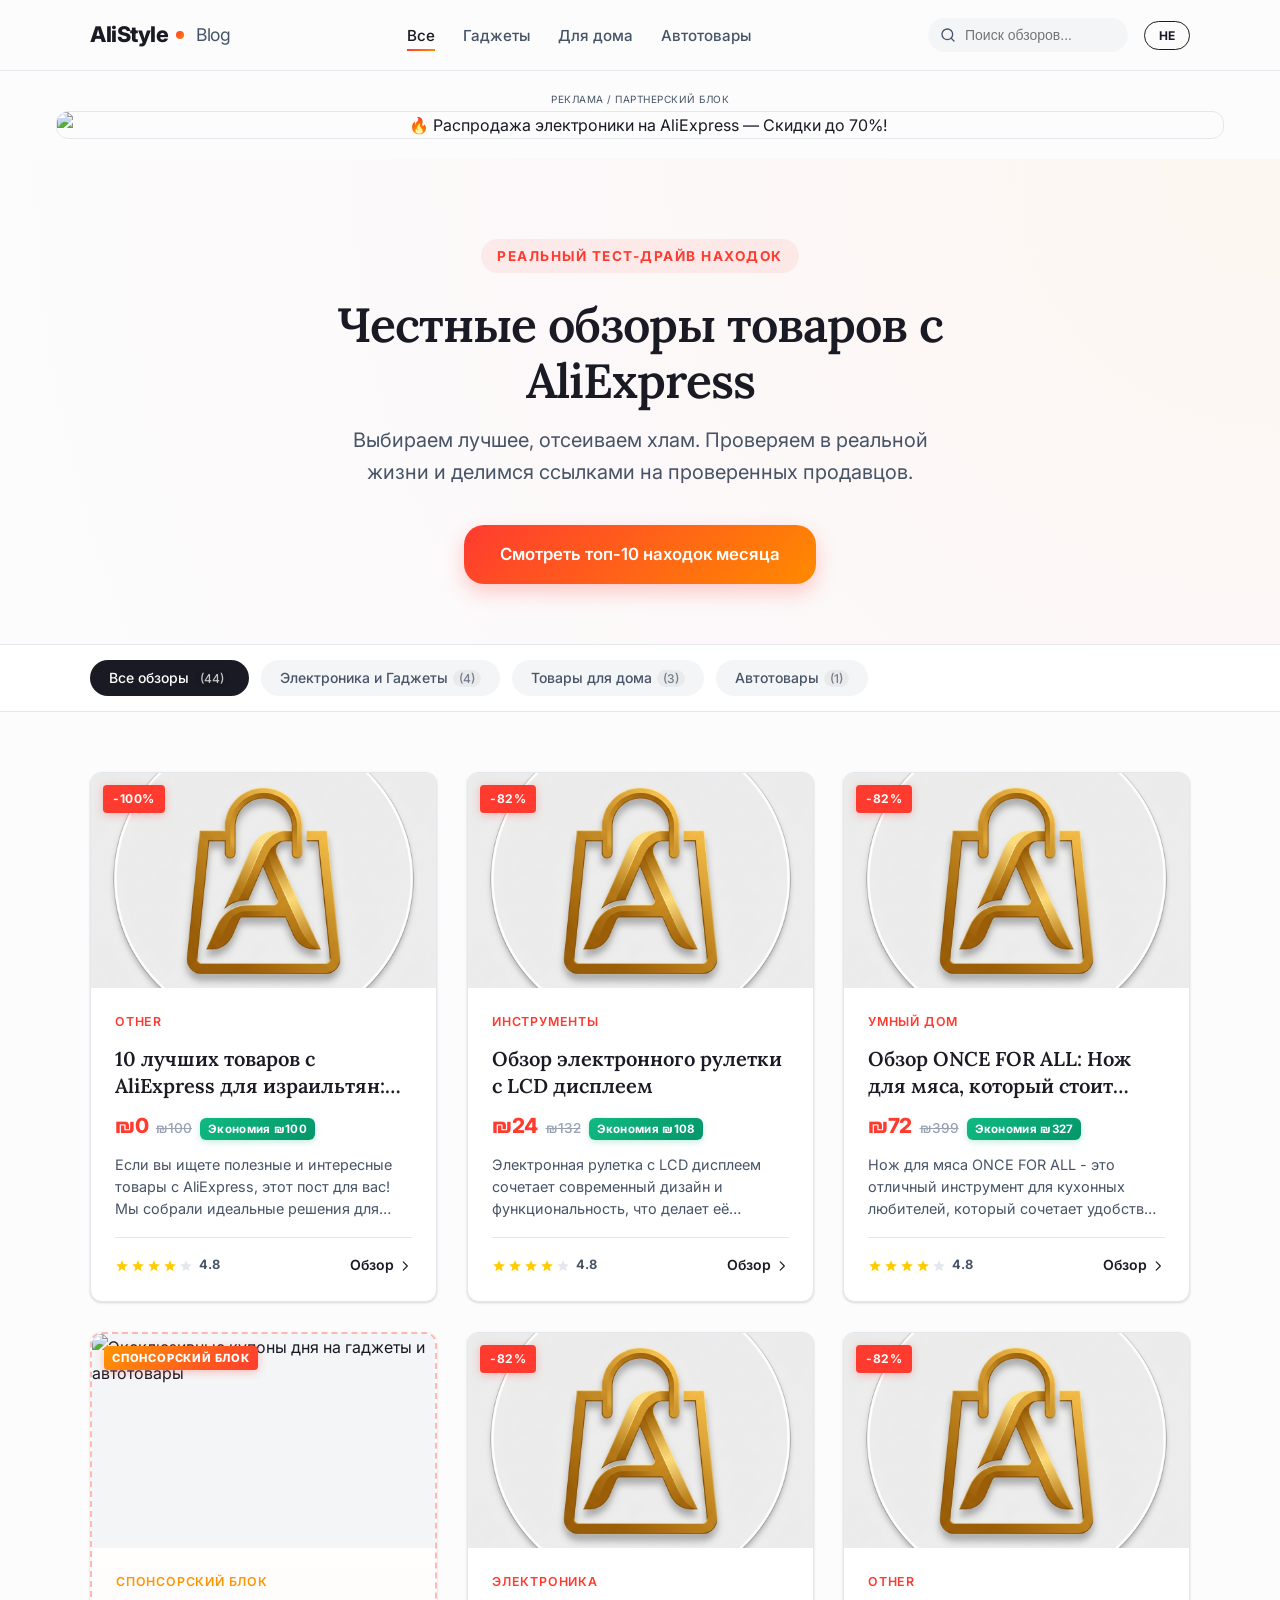
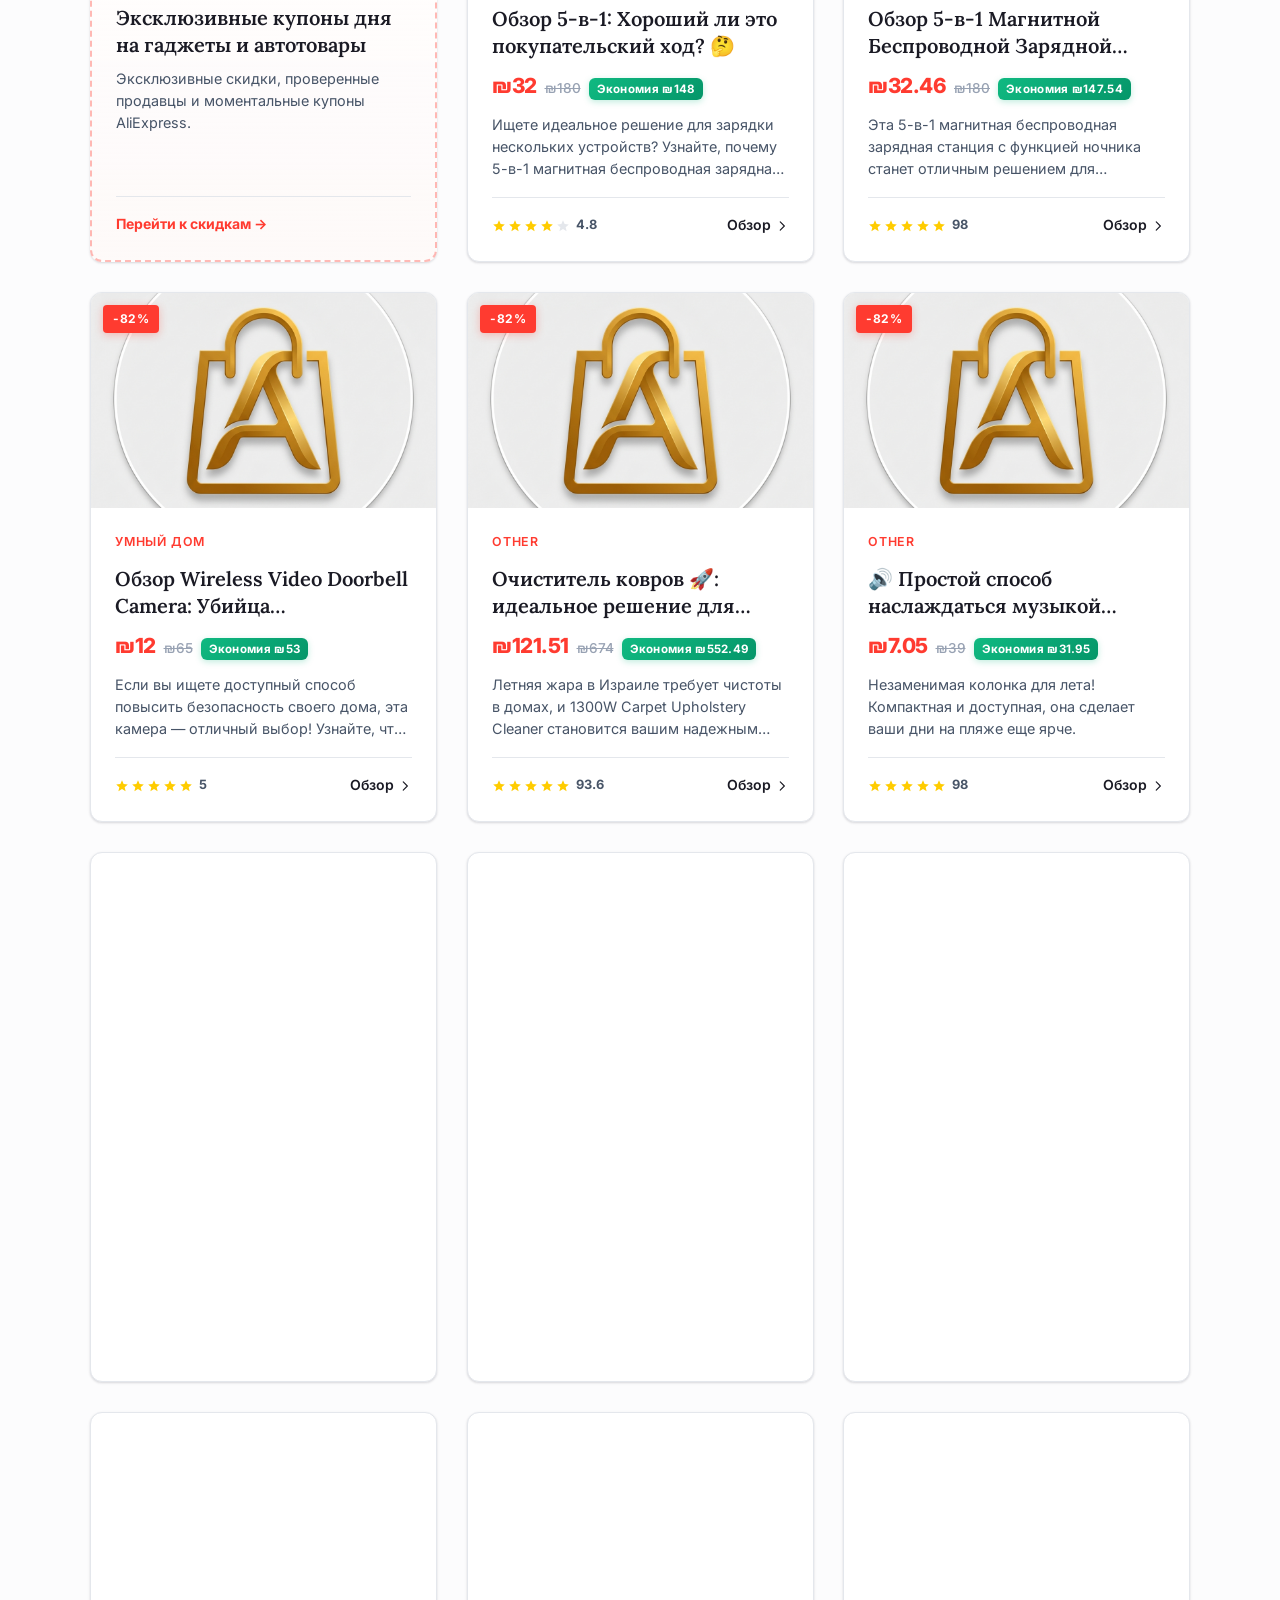
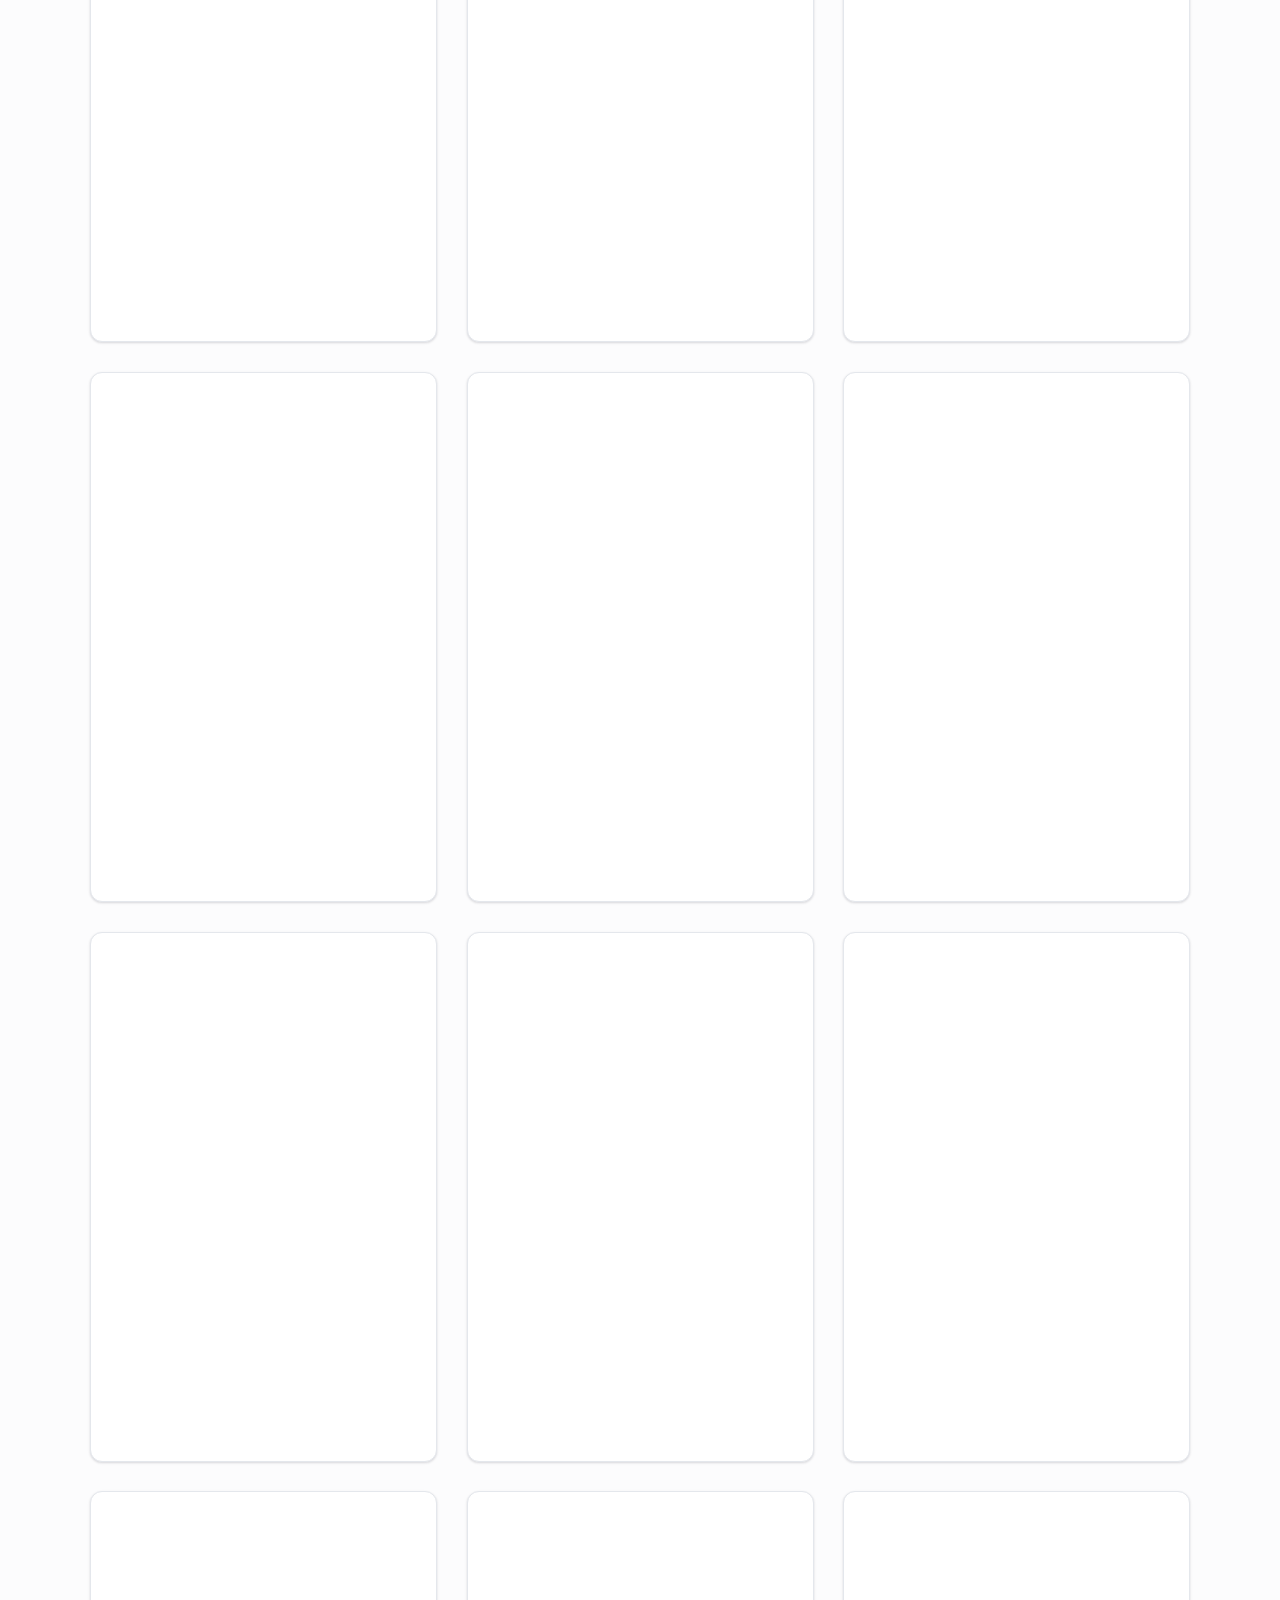
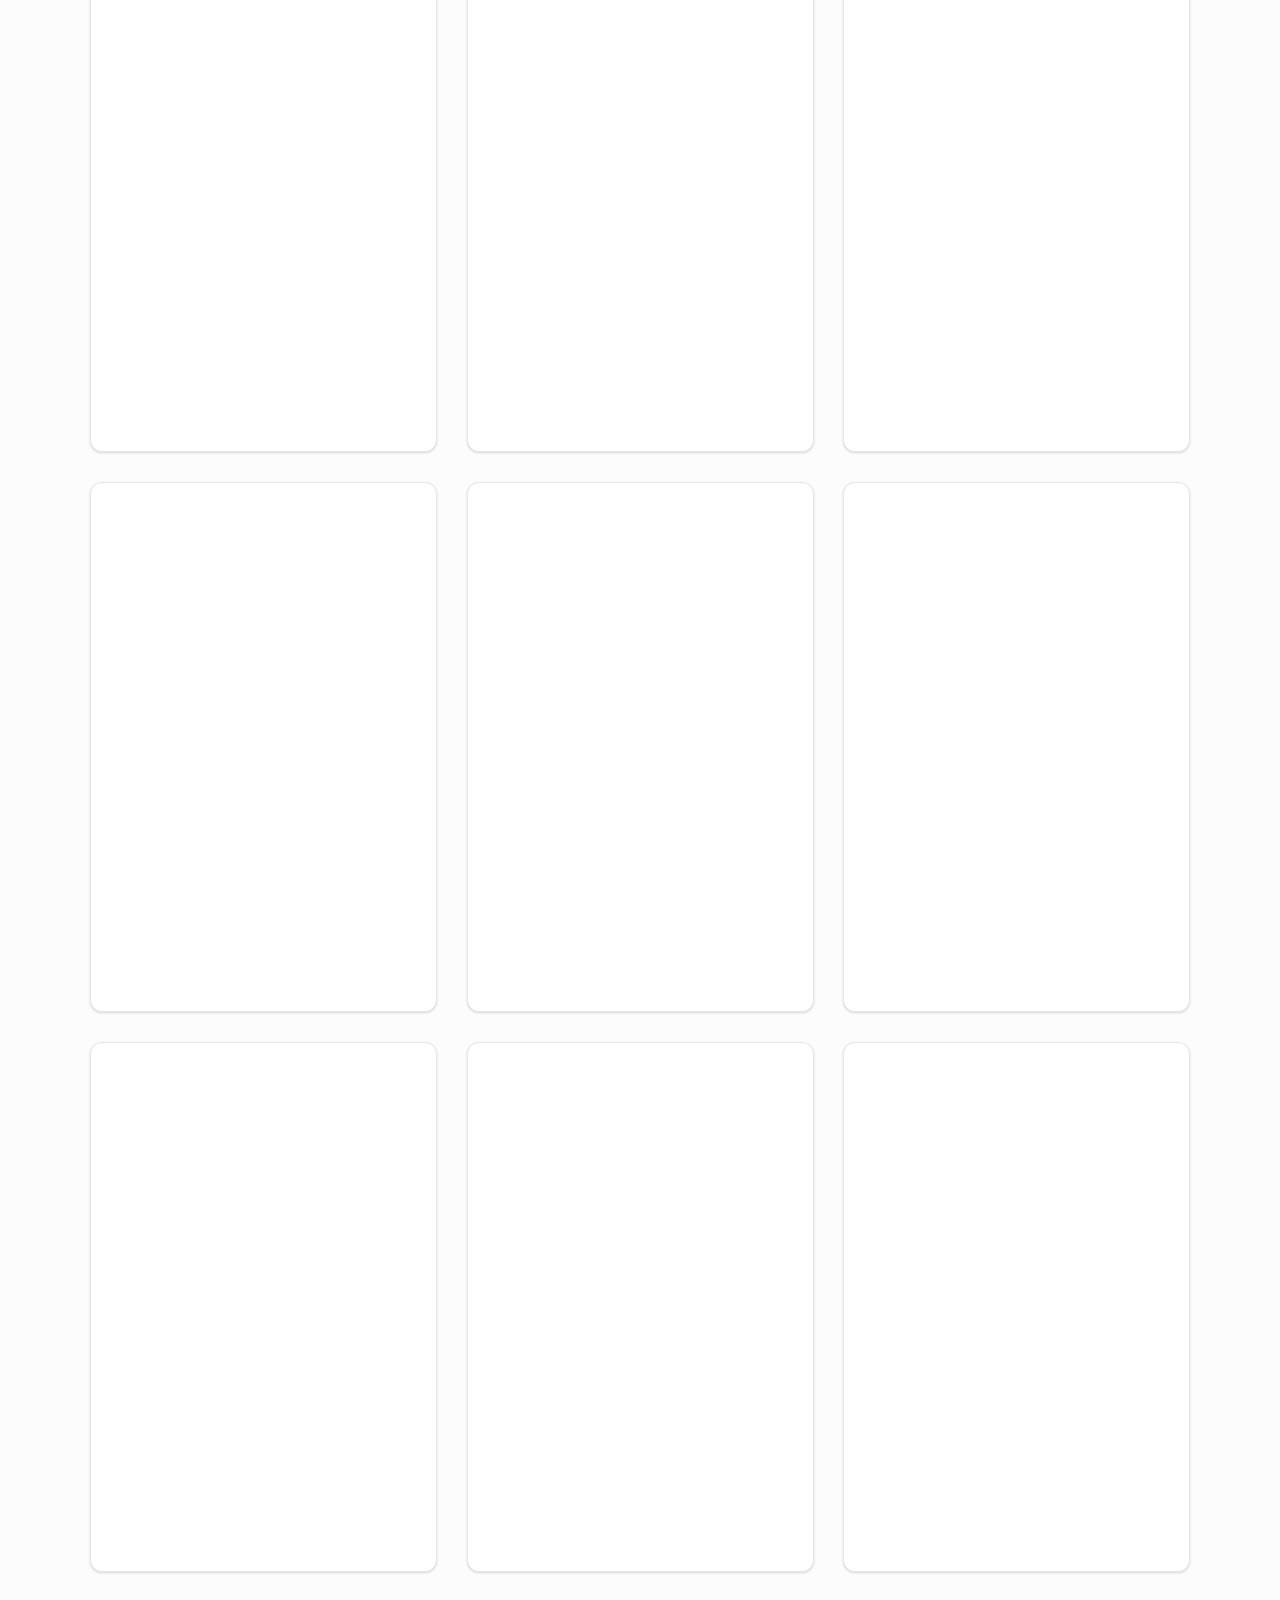
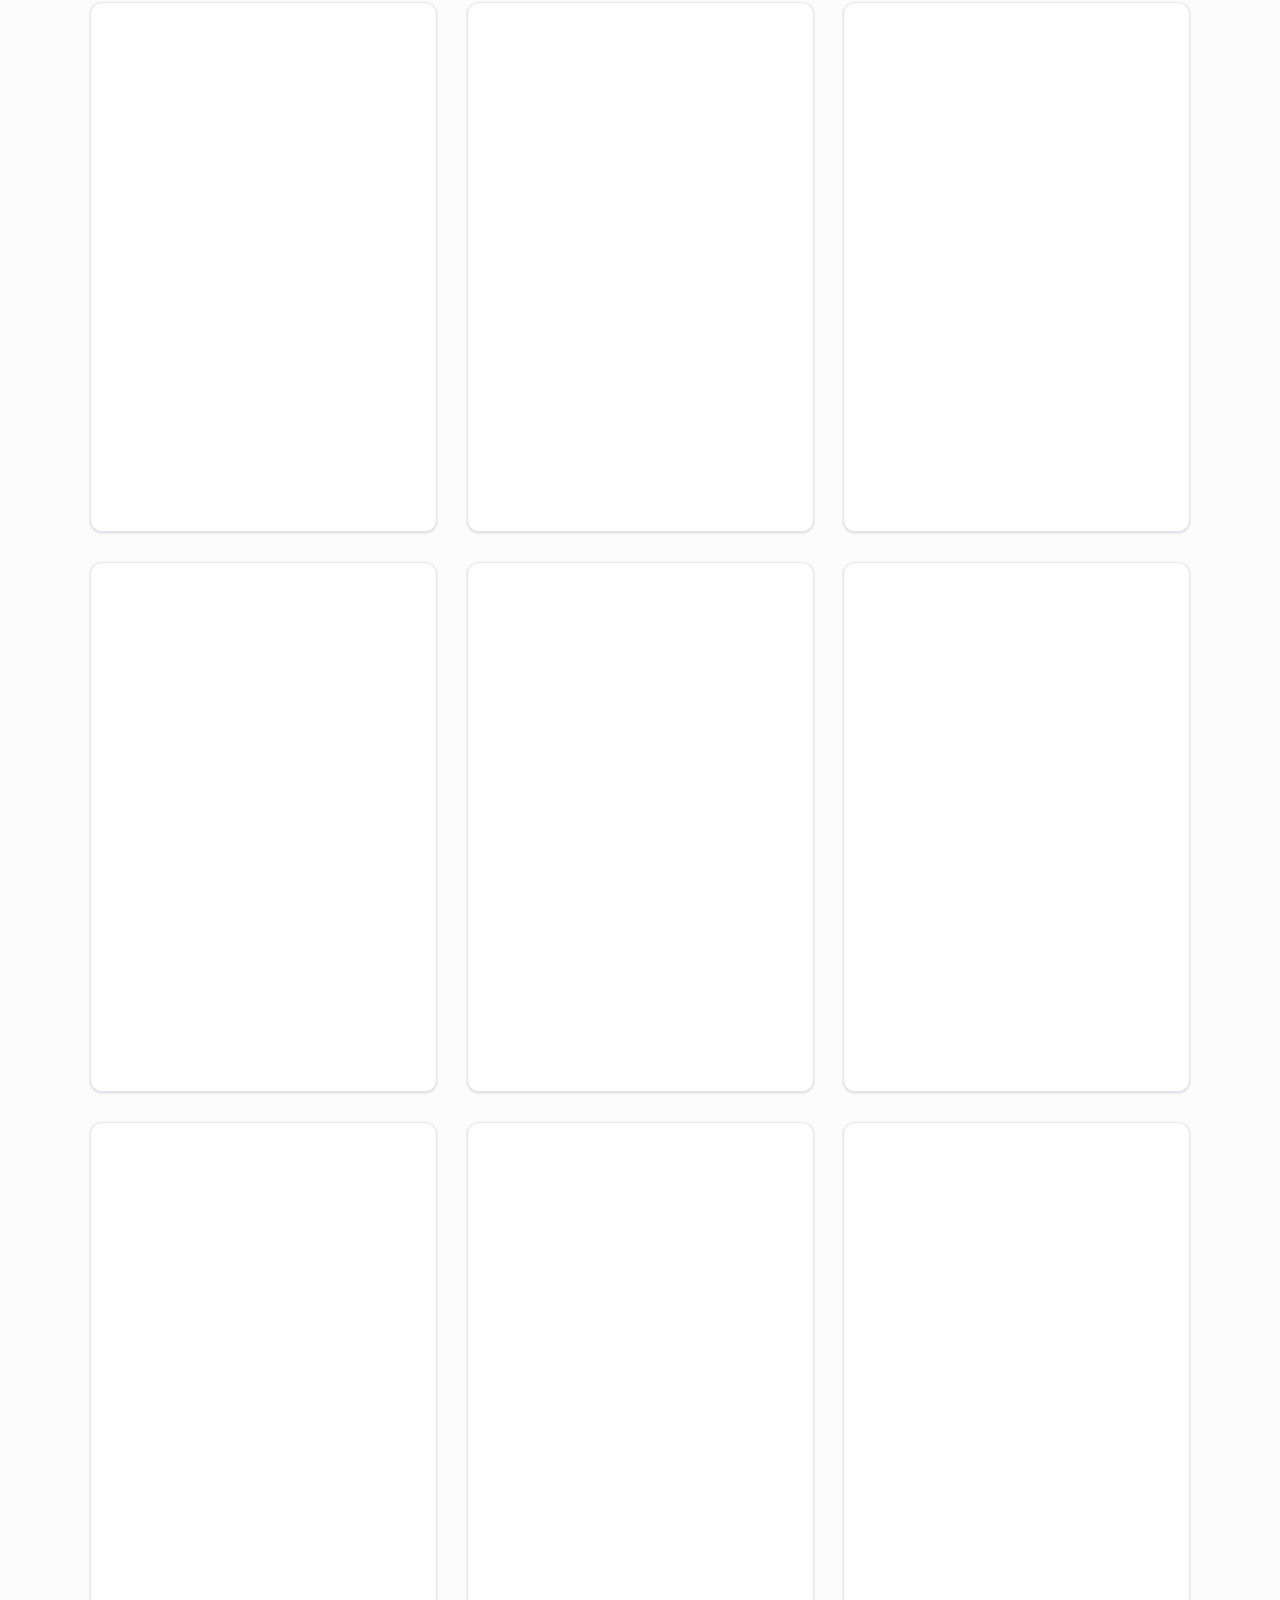
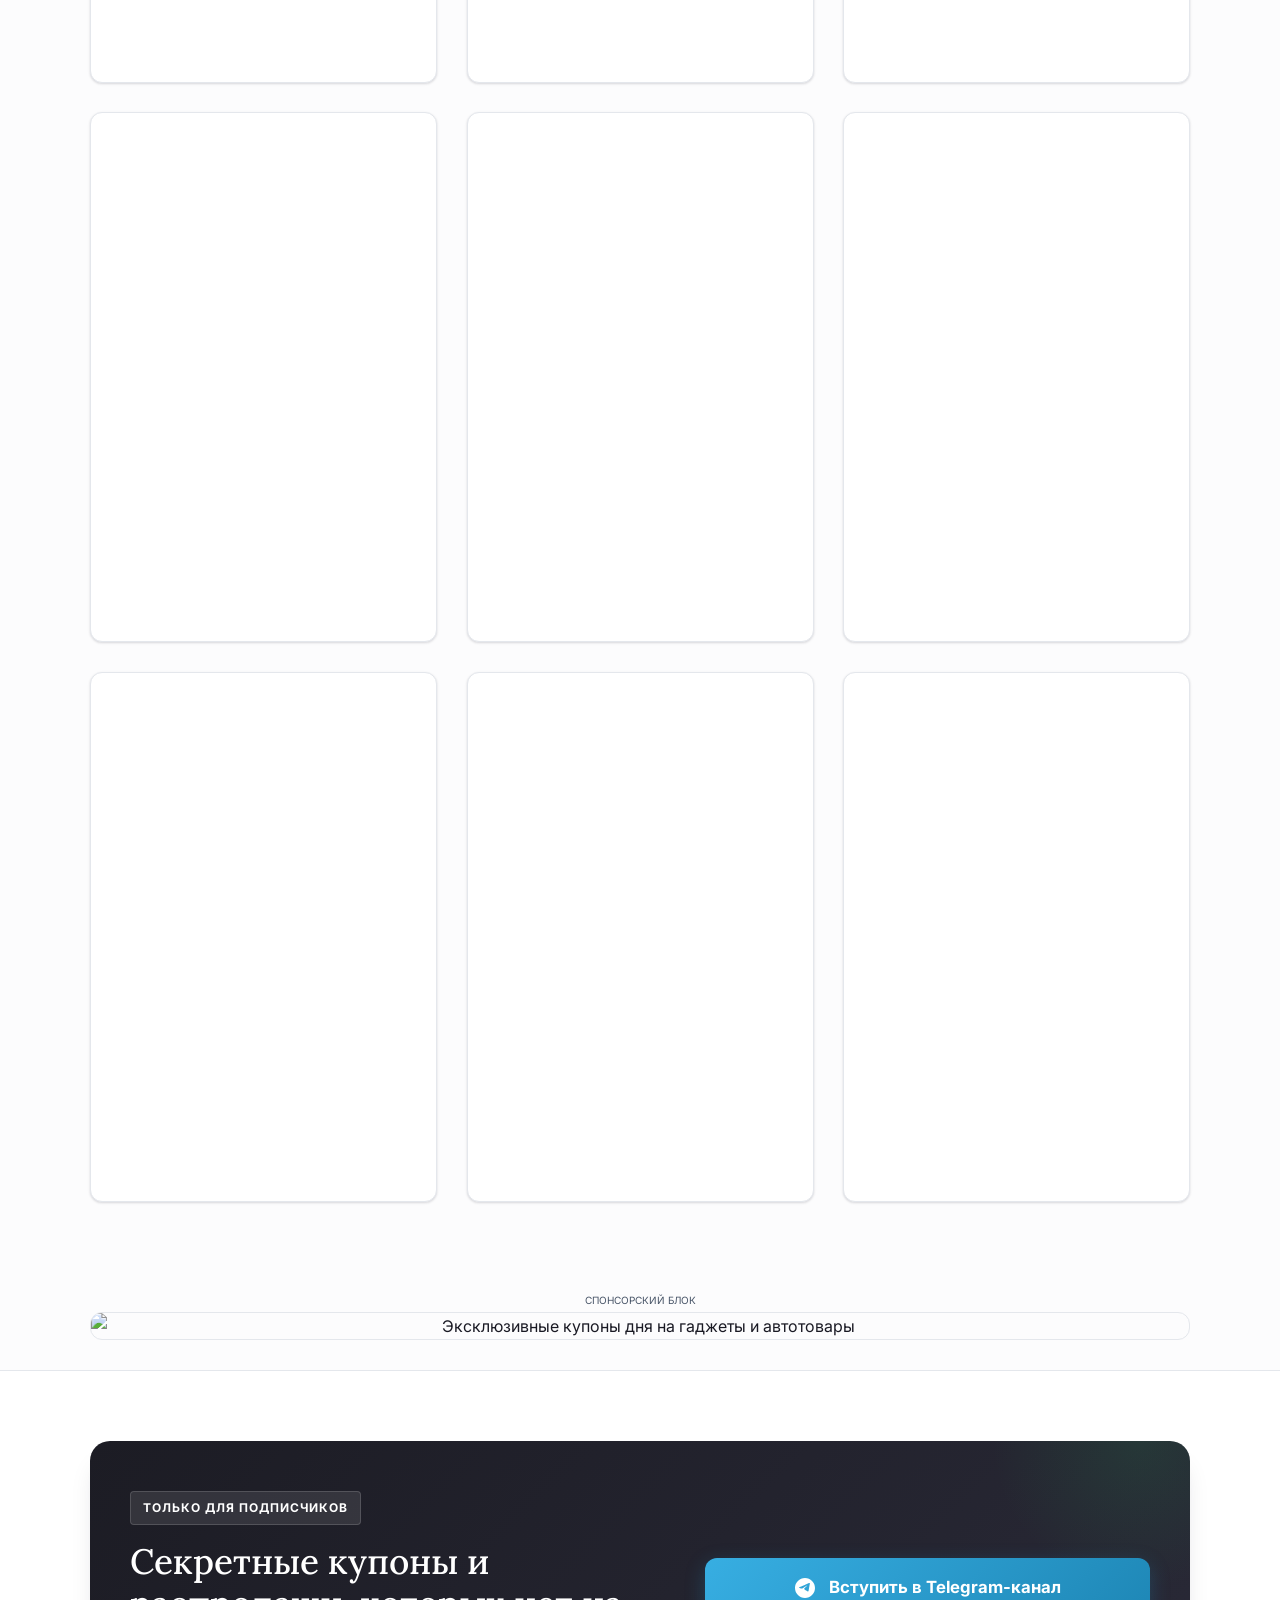
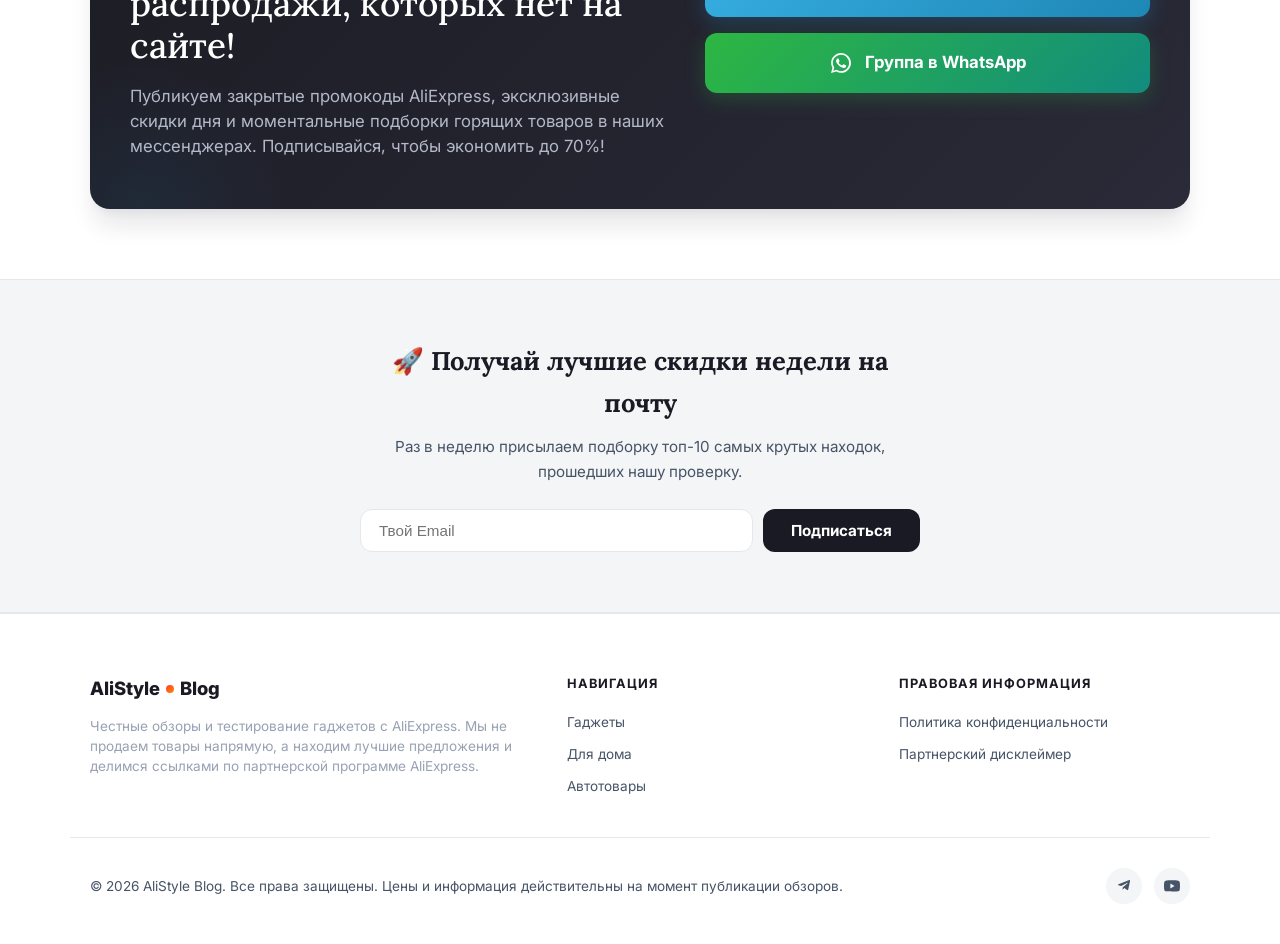
==== alistyle-blog/index.html @ 7cb0fc69 "Update AliStyle Blog: modern responsive UI, video support, multi-photo gallery, updated admin" ====
<!DOCTYPE html>
<html lang="ru">
<head>
    <meta charset="UTF-8">
    <meta name="viewport" content="width=device-width, initial-scale=1.0">
    <title data-translate="pageTitle">AliStyle Blog — Честные обзоры товаров с AliExpress</title>
    <meta name="description" content="Реальные тесты, обзоры и подборки крутых гаджетов и товаров с AliExpress. Секретные промокоды, купоны и скидки для Израиля.">
    <meta name="theme-color" content="#FCFCFD">
    
    <!-- Open Graph & Social Cards -->
    <meta property="og:title" content="AliStyle Blog — Честные обзоры товаров с AliExpress">
    <meta property="og:description" content="Реальные тесты, обзоры и подборки крутых гаджетов и товаров с AliExpress. Сравнение цен, промокоды и секретные скидки.">
    <meta property="og:image" content="https://images.unsplash.com/photo-1607082348824-0a96f2a4b9da?w=1200&auto=format&fit=crop&q=80">
    <meta property="og:type" content="website">

    <!-- Preconnect Fonts for Fast Loading -->
    <link rel="preconnect" href="https://fonts.googleapis.com">
    <link rel="preconnect" href="https://fonts.gstatic.com" crossorigin>
    <link rel="stylesheet" href="style.css">
</head>
<body>

    <!-- Header Navigation -->
    <header class="header">
        <div class="container navbar">
            <a href="index.html" class="logo-link">
                <span>AliStyle</span><span class="logo-dot"></span><span style="font-weight: 400; font-size: 1.1rem; color: var(--color-text-secondary); margin-left: 4px;" data-translate="logoSub">Blog</span>
            </a>
            
            <nav class="desktop-nav">
                <ul class="nav-menu" id="nav-menu">
                    <li><a href="#" class="nav-link active" data-filter="all" data-translate="navAll">Все</a></li>
                    <li><a href="#" class="nav-link" data-filter="electronics" data-translate="navElectronics">Гаджеты</a></li>
                    <li><a href="#" class="nav-link" data-filter="smarthome" data-translate="navSmartHome">Для дома</a></li>
                    <li><a href="#" class="nav-link" data-filter="cartech" data-translate="navCarTech">Автотовары</a></li>
                </ul>
            </nav>

            <div class="nav-actions" style="display: flex; align-items: center; gap: 16px;">
                <div class="search-container">
                    <svg class="search-icon" viewBox="0 0 24 24" fill="none" stroke="currentColor" stroke-width="2" stroke-linecap="round" stroke-linejoin="round">
                        <circle cx="11" cy="11" r="8"></circle>
                        <line x1="21" y1="21" x2="16.65" y2="16.65"></line>
                    </svg>
                    <input type="text" id="search-input" class="search-input" data-translate-placeholder="searchPlaceholder" placeholder="Поиск обзоров...">
                </div>

                <!-- Language Toggle Button -->
                <button id="lang-toggle" class="lang-btn" style="background: none; border: 1.5px solid var(--color-text-primary); color: var(--color-text-primary); padding: 6px 14px; border-radius: 20px; font-weight: 700; font-size: 12px; cursor: pointer; transition: all 0.2s ease;">HE</button>
            </div>

            <button class="menu-toggle" id="menu-toggle" aria-label="Открыть меню">
                <span class="menu-bar"></span>
                <span class="menu-bar"></span>
                <span class="menu-bar"></span>
            </button>
        </div>
    </header>

    <!-- Top Ad Banner Container -->
    <div id="ad-top-banner" style="display: none;"></div>

    <!-- Hero Section -->
    <section class="hero">
        <div class="container hero-content">
            <span class="hero-tag" data-translate="heroTag">Реальный тест-драйв находок</span>
            <h1 class="hero-title" data-translate="heroTitle">Честные обзоры товаров с AliExpress</h1>
            <p class="hero-subtitle" data-translate="heroSubtitle">Выбираем лучшее, отсеиваем хлам. Проверяем в реальной жизни и делимся ссылками на проверенных продавцов.</p>
            <a href="#reviews-grid" class="hero-cta" id="hero-cta-btn" data-translate="heroCta">Смотреть топ-10 находок месяца</a>
        </div>
    </section>

    <!-- Category Filter Bar (Mobile-friendly sticky tab) -->
    <div class="filter-bar">
        <div class="container filter-container" id="filter-container">
            <button class="filter-btn active" data-filter="all"><span data-translate="filterAll">Все обзоры</span><span class="filter-count" id="count-all"></span></button>
            <button class="filter-btn" data-filter="electronics"><span data-translate="filterElectronics">Электроника и Гаджеты</span><span class="filter-count" id="count-electronics"></span></button>
            <button class="filter-btn" data-filter="smarthome"><span data-translate="filterSmartHome">Товары для дома</span><span class="filter-count" id="count-smarthome"></span></button>
            <button class="filter-btn" data-filter="cartech"><span data-translate="filterCarTech">Автотовары</span><span class="filter-count" id="count-cartech"></span></button>
        </div>
    </div>

    <!-- Reviews Grid Section (Dynamically Loaded) -->
    <main class="section-padding articles-section">
        <div class="container">
            <div class="articles-grid" id="reviews-grid">
                <!-- Review cards will be dynamically loaded here by main.js from reviews.json -->
                <div style="grid-column: 1/-1; text-align: center; color: var(--color-text-secondary); padding: 40px 0;">
                    Загрузка обзоров...
                </div>
            </div>
        </div>
    </main>

    <!-- In-feed / Article Ad Banner Container -->
    <div id="ad-article-banner" class="container" style="display: none;"></div>

    <!-- Messenger Capture Section (High Conversion Banner) -->
    <section class="messenger-banner-section">
        <div class="container">
            <div class="messenger-banner">
                <div class="messenger-info">
                    <span class="messenger-badge" data-translate="messengerBadge">Только для подписчиков</span>
                    <h2 class="messenger-title" data-translate="messengerTitle">Секретные купоны и распродажи, которых нет на сайте!</h2>
                    <p class="messenger-desc" data-translate="messengerDesc">Публикуем закрытые промокоды AliExpress, эксклюзивные скидки дня и моментальные подборки горящих товаров в наших мессенджерах. Подписывайся, чтобы экономить до 70%!</p>
                </div>
                <div class="messenger-ctas">
                    <a href="https://t.me/your_channel" target="_blank" rel="noopener noreferrer" class="messenger-btn tg">
                        <svg viewBox="0 0 24 24">
                            <path d="M12 2C6.48 2 2 6.48 2 12s4.48 10 10 10 10-4.48 10-10S17.52 2 12 2zm4.64 6.8c-.15.82-.71 4.13-1 5.72-.12.67-.37.89-.61.91-.52.05-.91-.34-1.42-.67-.79-.52-1.24-.84-2.01-1.35-.89-.59-.31-.91.19-1.44.13-.14 2.42-2.22 2.46-2.4.01-.02.01-.1-.05-.15-.06-.05-.14-.03-.2-.02-.09.02-1.49.95-4.22 2.79-.4.27-.76.41-1.08.4-.36-.01-1.04-.2-1.55-.37-.63-.2-1.12-.31-1.08-.66.02-.18.27-.36.75-.55 2.92-1.27 4.86-2.11 5.83-2.52 2.77-1.16 3.35-1.36 3.73-1.37.08 0 .27.02.39.12.1.08.13.19.14.28-.01.06.01.2-.01.27z"/>
                        </svg>
                        <span data-translate="messengerTgBtn">Вступить в Telegram-канал</span>
                    </a>
                    <a href="https://chat.whatsapp.com/your_group" target="_blank" rel="noopener noreferrer" class="messenger-btn wa">
                        <svg viewBox="0 0 24 24">
                            <path d="M19.05 4.91A9.816 9.816 0 0 0 12.04 2c-5.46 0-9.91 4.45-9.91 9.91 0 1.75.46 3.45 1.32 4.95L2.05 22l5.25-1.38c1.45.79 3.08 1.21 4.74 1.21 5.46 0 9.91-4.45 9.91-9.91 0-2.65-1.03-5.14-2.9-7.01zm-7.01 15.24c-1.48 0-2.93-.4-4.2-1.15l-.3-.18-3.12.82.83-3.04-.2-.31a8.122 8.122 0 0 1-1.24-4.38c0-4.49 3.65-8.15 8.14-8.15 2.18 0 4.22.85 5.76 2.39a8.082 8.082 0 0 1 2.38 5.77c0 4.49-3.66 8.15-8.14 8.15zm4.47-6.1c-.24-.12-1.45-.71-1.68-.8-.23-.08-.39-.12-.55.12-.17.25-.65.8-.8 1-.15.17-.3.2-.54.08-.24-.12-.99-.36-1.89-1.17-.7-.63-1.17-1.4-1.31-1.64-.15-.25-.02-.38.11-.51.11-.11.24-.29.37-.43.13-.15.17-.25.25-.41.09-.17.04-.31-.02-.43-.06-.12-.55-1.33-.76-1.83-.2-.48-.4-.42-.55-.42-.14 0-.31-.02-.48-.02-.17 0-.44.06-.67.31-.23.25-.87.85-.87 2.07 0 1.22.89 2.4 1.01 2.57.12.17 1.75 2.67 4.23 3.74.59.25 1.05.41 1.41.52.59.19 1.13.16 1.56.1.48-.07 1.46-.6 1.67-1.17.21-.57.21-1.07.15-1.17-.06-.1-.23-.17-.47-.29z"/>
                        </svg>
                        <span data-translate="messengerWaBtn">Группа в WhatsApp</span>
                    </a>
                </div>
            </div>
        </div>
    </section>

    <!-- Email Subscription Section -->
    <section class="newsletter-section">
        <div class="container newsletter-card">
            <h2 class="newsletter-title" data-translate="newsletterTitle">🚀 Получай лучшие скидки недели на почту</h2>
            <p class="newsletter-desc" data-translate="newsletterDesc">Раз в неделю присылаем подборку топ-10 самых крутых находок, прошедших нашу проверку.</p>
            <form id="newsletter-form" class="newsletter-form">
                <input type="email" id="newsletter-email" required data-translate-placeholder="newsletterPlaceholder" placeholder="Твой Email">
                <button type="submit" id="newsletter-btn" data-translate="newsletterBtn">Подписаться</button>
            </form>
            <p id="newsletter-status" class="newsletter-status hidden"></p>
        </div>
    </section>

    <!-- Footer -->
    <footer class="footer">
        <div class="container footer-top">
            <div class="footer-logo-block">
                <div class="footer-logo">
                    <span>AliStyle</span><span class="logo-dot"></span><span>Blog</span>
                </div>
                <p class="footer-disclaimer" data-translate="footerDisclaimer">
                    Честные обзоры и тестирование гаджетов с AliExpress. Мы не продаем товары напрямую, а находим лучшие предложения и делимся ссылками по партнерской программе AliExpress.
                </p>
            </div>
            <div class="footer-links-block">
                <h4 data-translate="footerNavTitle">Навигация</h4>
                <ul class="footer-links">
                    <li><a href="#" data-filter="electronics" data-translate="navElectronics">Электроника</a></li>
                    <li><a href="#" data-filter="smarthome" data-translate="navSmartHome">Товары для дома</a></li>
                    <li><a href="#" data-filter="cartech" data-translate="navCarTech">Автотовары</a></li>
                </ul>
            </div>
            <div class="footer-links-block">
                <h4 data-translate="footerLegalTitle">Правовая информация</h4>
                <ul class="footer-links">
                    <li><a href="privacy.html" id="privacy-policy-link" data-translate="footerPrivacy">Политика конфиденциальности</a></li>
                    <li><a href="agreement.html" id="affiliate-disclosure-link" data-translate="footerDisclosure">Партнерский дисклеймер</a></li>
                </ul>
            </div>
        </div>
        <div class="container footer-bottom">
            <p id="footer-copy" data-translate="footerCopy">© 2026 AliStyle Blog. Все права защищены. Цены и информация действительны на момент публикации обзоров.</p>
            <div class="social-links">
                <a href="#" class="social-icon-btn" aria-label="Telegram">
                    <svg viewBox="0 0 24 24"><path d="M9.78 18.65l.28-4.28 7.68-7c.34-.3-.07-.46-.52-.16L7.74 12.06l-4.13-1.3c-.9-.28-.92-.9.19-1.33L19.92 3.1c.74-.27 1.39.18 1.15 1.25l-2.74 13.06c-.2.98-.78 1.22-1.58.77l-4.18-3.09-2 1.95c-.22.22-.4.4-.79.4z"/></svg>
                </a>
                <a href="#" class="social-icon-btn" aria-label="YouTube">
                    <svg viewBox="0 0 24 24"><path d="M23.498 6.163a3.003 3.003 0 0 0-2.11-2.11C19.517 3.545 12 3.545 12 3.545s-7.517 0-9.388.507a3.003 3.003 0 0 0-2.11 2.11C0 8.033 0 12 0 12s0 3.967.502 5.837a3.003 3.003 0 0 0 2.11 2.11c1.871.507 9.388.507 9.388.507s7.517 0 9.388-.507a3.003 3.003 0 0 0 2.11-2.11C24 15.967 24 12 24 12s0-3.967-.502-5.837zM9.545 15.568V8.432L15.818 12l-6.273 3.568z"/></svg>
                </a>
            </div>
        </div>
    </footer>

    <!-- Scripts -->
    <script src="main.js"></script>
</body>
</html>
---- alistyle-blog/style.css ----
/*
 * AliStyle Blog - Modern Conversion-Optimized Stylesheet
 * Custom styles in the style of Apple/Medium with AliExpress Red/Orange accents
 */

@import url('https://fonts.googleapis.com/css2?family=Inter:wght@300;400;500;600;700;800&family=Lora:ital,wght@0,400;0,500;0,600;0,700;1,400&display=swap');

:root {
    /* Color Palette */
    --color-bg: #FCFCFD;
    --color-surface: #FFFFFF;
    --color-surface-soft: #F4F5F6;
    --color-border: #E4E7EC;
    
    --color-text-primary: #1A1A24;
    --color-text-secondary: #475467;
    --color-text-muted: #98A2B3;
    
    /* Branding and CTA Colors */
    --color-ali-red: #FF3B30;
    --color-ali-orange: #FF9500;
    --color-ali-gradient: linear-gradient(135deg, #FF3B30 0%, #FF8A00 100%);
    --color-ali-gradient-hover: linear-gradient(135deg, #E02B20 0%, #E07A00 100%);
    
    --color-telegram: #229ED9;
    --color-telegram-gradient: linear-gradient(135deg, #37aee2 0%, #1e87b6 100%);
    --color-whatsapp: #25D366;
    --color-whatsapp-gradient: linear-gradient(135deg, #2db742 0%, #128c7e 100%);
    
    /* Ratings & Badges */
    --color-star: #FFCC00;
    --color-discount-bg: rgba(255, 59, 48, 0.08);
    --color-discount-text: #FF3B30;
    
    /* Fonts */
    --font-sans: 'Inter', -apple-system, BlinkMacSystemFont, "Segoe UI", Roboto, Helvetica, Arial, sans-serif;
    --font-serif: 'Lora', Georgia, Cambria, "Times New Roman", Times, serif;
    
    /* Shadows */
    --shadow-sm: 0 1px 3px rgba(16, 24, 40, 0.1), 0 1px 2px rgba(16, 24, 40, 0.06);
    --shadow-md: 0 4px 30px rgba(0, 0, 0, 0.03), 0 1px 3px rgba(0, 0, 0, 0.02);
    --shadow-lg: 0 12px 16px -4px rgba(16, 24, 40, 0.08), 0 4px 6px -2px rgba(16, 24, 40, 0.03);
    --shadow-xl: 0 20px 24px -4px rgba(16, 24, 40, 0.1), 0 8px 8px -4px rgba(16, 24, 40, 0.04);
    --shadow-cta: 0 8px 20px rgba(255, 59, 48, 0.25);
    
    /* Constants */
    --border-radius-sm: 8px;
    --border-radius-md: 12px;
    --border-radius-lg: 20px;
    --max-width-content: 720px;
    --max-width-site: 1140px;
}

/* Reset */
* {
    margin: 0;
    padding: 0;
    box-sizing: border-box;
}

html {
    scroll-behavior: smooth;
    font-size: 16px;
    -webkit-font-smoothing: antialiased;
    -moz-osx-font-smoothing: grayscale;
}

body {
    background-color: var(--color-bg);
    color: var(--color-text-primary);
    font-family: var(--font-sans);
    line-height: 1.625;
}

a {
    color: inherit;
    text-decoration: none;
    transition: color 0.2s ease;
}

button {
    font-family: inherit;
}

img {
    max-width: 100%;
    height: auto;
    display: block;
}

/* Typography & Layout Utils */
.container {
    max-width: var(--max-width-site);
    margin: 0 auto;
    padding: 0 20px;
}

.section-padding {
    padding: 60px 0;
}

@media (max-width: 768px) {
    .section-padding {
        padding: 40px 0;
    }
}

/* Header & Navbar */
.header {
    background-color: rgba(252, 252, 253, 0.85);
    backdrop-filter: blur(20px);
    -webkit-backdrop-filter: blur(20px);
    border-bottom: 1px solid var(--color-border);
    position: sticky;
    top: 0;
    z-index: 100;
    transition: transform 0.3s ease, background-color 0.3s ease;
}

.navbar {
    display: flex;
    align-items: center;
    justify-content: space-between;
    height: 70px;
}

.logo-link {
    display: flex;
    align-items: center;
    gap: 8px;
    font-weight: 800;
    font-size: 1.35rem;
    letter-spacing: -0.5px;
}

.logo-dot {
    background: var(--color-ali-gradient);
    width: 8px;
    height: 8px;
    border-radius: 50%;
    display: inline-block;
}

/* Sticky Nav Menu */
.nav-menu {
    display: flex;
    gap: 28px;
    list-style: none;
}

.nav-link {
    font-size: 0.95rem;
    font-weight: 500;
    color: var(--color-text-secondary);
    position: relative;
    padding: 6px 0;
}

.nav-link:hover, .nav-link.active {
    color: var(--color-text-primary);
}

.nav-link::after {
    content: '';
    position: absolute;
    bottom: 0;
    left: 0;
    width: 100%;
    height: 2px;
    background: var(--color-ali-gradient);
    transform: scaleX(0);
    transform-origin: right;
    transition: transform 0.25s ease;
}

.nav-link:hover::after, .nav-link.active::after {
    transform: scaleX(1);
    transform-origin: left;
}

/* Search Bar in Header */
.search-container {
    position: relative;
    display: flex;
    align-items: center;
}

.search-input {
    width: 200px;
    background-color: var(--color-surface-soft);
    border: 1px solid transparent;
    padding: 8px 16px 8px 36px;
    border-radius: var(--border-radius-lg);
    font-size: 0.875rem;
    outline: none;
    transition: all 0.3s ease;
}

.search-input:focus {
    width: 260px;
    background-color: var(--color-surface);
    border-color: var(--color-text-muted);
    box-shadow: 0 0 0 3px rgba(0, 0, 0, 0.05);
}

.search-icon {
    position: absolute;
    left: 12px;
    width: 16px;
    height: 16px;
    color: var(--color-text-secondary);
    pointer-events: none;
}

.search-toggle-btn {
    display: none;
    background: none;
    border: none;
    cursor: pointer;
    padding: 8px;
    color: var(--color-text-secondary);
}

/* Mobile Navigation Hamburger */
.menu-toggle {
    display: none;
    background: none;
    border: none;
    cursor: pointer;
    flex-direction: column;
    gap: 5px;
    width: 24px;
    padding: 4px;
}

.menu-bar {
    width: 100%;
    height: 2px;
    background-color: var(--color-text-primary);
    transition: all 0.25s ease;
}

/* Hero Section */
.hero {
    background: radial-gradient(circle at top right, rgba(255, 149, 0, 0.05) 0%, rgba(255, 59, 48, 0.02) 50%, rgba(255,255,255,0) 100%);
    border-bottom: 1px solid var(--color-border);
    padding: 80px 0 60px;
    text-align: center;
}

.hero-content {
    max-width: 800px;
    margin: 0 auto;
}

.hero-tag {
    display: inline-block;
    background: var(--color-discount-bg);
    color: var(--color-discount-text);
    font-weight: 700;
    font-size: 0.85rem;
    text-transform: uppercase;
    letter-spacing: 1.5px;
    padding: 6px 16px;
    border-radius: var(--border-radius-lg);
    margin-bottom: 24px;
}

.hero-title {
    font-family: var(--font-serif);
    font-size: 3rem;
    line-height: 1.15;
    font-weight: 600;
    letter-spacing: -1px;
    margin-bottom: 16px;
    color: var(--color-text-primary);
}

.hero-subtitle {
    font-size: 1.25rem;
    color: var(--color-text-secondary);
    margin-bottom: 36px;
    font-weight: 400;
    max-width: 600px;
    margin-left: auto;
    margin-right: auto;
}

.hero-cta {
    display: inline-block;
    background: var(--color-ali-gradient);
    color: #FFFFFF;
    font-weight: 600;
    font-size: 1.05rem;
    padding: 16px 36px;
    border-radius: var(--border-radius-lg);
    box-shadow: var(--shadow-cta);
    transition: all 0.3s cubic-bezier(0.175, 0.885, 0.32, 1.275);
}

.hero-cta:hover {
    transform: translateY(-2px);
    box-shadow: 0 10px 24px rgba(255, 59, 48, 0.35);
}

.hero-cta:active {
    transform: translateY(1px);
}

@media (max-width: 768px) {
    .hero {
        padding: 50px 0;
        text-align: left;
    }
    .hero-title {
        font-size: 2.2rem;
    }
    .hero-subtitle {
        font-size: 1.1rem;
        margin-bottom: 24px;
    }
    .hero-cta {
        width: 100%;
        text-align: center;
        padding: 14px 28px;
    }
}

/* Category Filter Bar */
.filter-bar {
    border-bottom: 1px solid var(--color-border);
    background-color: var(--color-surface);
    position: sticky;
    top: 70px;
    z-index: 90;
    overflow-x: auto;
    white-space: nowrap;
    scrollbar-width: none; /* Firefox */
}

.filter-bar::-webkit-scrollbar {
    display: none; /* Safari and Chrome */
}

.filter-container {
    display: flex;
    padding: 15px 20px;
    gap: 12px;
}

.filter-btn {
    background: var(--color-surface-soft);
    border: 1px solid transparent;
    color: var(--color-text-secondary);
    padding: 8px 18px;
    font-size: 0.875rem;
    font-weight: 500;
    border-radius: var(--border-radius-lg);
    cursor: pointer;
    transition: all 0.25s ease;
}

.filter-btn:hover {
    background-color: var(--color-border);
    color: var(--color-text-primary);
}

.filter-btn.active {
    background-color: var(--color-text-primary);
    color: var(--color-surface);
}

/* Article Grid Section */
.articles-section {
    background-color: var(--color-bg);
}

.articles-grid {
    display: grid;
    grid-template-columns: repeat(3, 1fr);
    gap: 30px;
}

.article-card {
    background-color: var(--color-surface);
    border-radius: var(--border-radius-md);
    border: 1px solid var(--color-border);
    overflow: hidden;
    display: flex;
    flex-direction: column;
    box-shadow: var(--shadow-sm);
    transition: all 0.3s cubic-bezier(0.165, 0.84, 0.44, 1);
}

.article-card:hover {
    transform: translateY(-4px);
    box-shadow: var(--shadow-lg);
}

.article-img-wrapper {
    position: relative;
    aspect-ratio: 16/10;
    overflow: hidden;
    background-color: var(--color-surface-soft);
}

.article-img {
    width: 100%;
    height: 100%;
    object-fit: cover;
    transition: transform 0.5s ease;
}

.article-card:hover .article-img {
    transform: scale(1.05);
}

.discount-badge {
    position: absolute;
    top: 12px;
    left: 12px;
    background-color: var(--color-ali-red);
    color: #FFFFFF;
    font-weight: 700;
    font-size: 0.75rem;
    padding: 4px 10px;
    border-radius: 4px;
    letter-spacing: 0.5px;
    box-shadow: 0 2px 8px rgba(255, 59, 48, 0.3);
}

.article-content {
    padding: 24px;
    display: flex;
    flex-direction: column;
    flex-grow: 1;
}

.article-meta {
    display: flex;
    align-items: center;
    gap: 12px;
    margin-bottom: 12px;
    font-size: 0.775rem;
    font-weight: 600;
    text-transform: uppercase;
    letter-spacing: 0.8px;
}

.article-category {
    color: var(--color-ali-red);
}

.article-date {
    color: var(--color-text-muted);
}

.article-title {
    font-family: var(--font-serif);
    font-size: 1.25rem;
    font-weight: 600;
    line-height: 1.35;
    margin-bottom: 10px;
    color: var(--color-text-primary);
    display: -webkit-box;
    -webkit-line-clamp: 2;
    -webkit-box-orient: vertical;
    overflow: hidden;
}

.article-excerpt {
    font-size: 0.9rem;
    color: var(--color-text-secondary);
    line-height: 1.5;
    margin-bottom: 18px;
    display: -webkit-box;
    -webkit-line-clamp: 3;
    -webkit-box-orient: vertical;
    overflow: hidden;
}

.article-footer {
    display: flex;
    align-items: center;
    justify-content: space-between;
    margin-top: auto;
    border-top: 1px solid var(--color-border);
    padding-top: 16px;
}

.rating-stars {
    display: flex;
    align-items: center;
    gap: 2px;
}

.star {
    width: 14px;
    height: 14px;
    fill: var(--color-star);
}

.star.empty {
    fill: var(--color-border);
}

.rating-value {
    font-size: 0.8rem;
    font-weight: 700;
    color: var(--color-text-secondary);
    margin-left: 4px;
}

.read-more-link {
    font-size: 0.875rem;
    font-weight: 600;
    color: var(--color-text-primary);
    display: flex;
    align-items: center;
    gap: 4px;
}

.read-more-link svg {
    width: 14px;
    height: 14px;
    transition: transform 0.2s ease;
}

.article-card:hover .read-more-link {
    color: var(--color-ali-red);
}

.article-card:hover .read-more-link svg {
    transform: translateX(3px);
}

@media (max-width: 991px) {
    .articles-grid {
        grid-template-columns: repeat(2, 1fr);
        gap: 20px;
    }
}

@media (max-width: 600px) {
    .articles-grid {
        grid-template-columns: 1fr;
        gap: 24px;
    }
}

/* Messenger Conversion Banner */
.messenger-banner-section {
    background-color: var(--color-surface);
    border-top: 1px solid var(--color-border);
    border-bottom: 1px solid var(--color-border);
    padding: 70px 0;
}

.messenger-banner {
    background: linear-gradient(135deg, #1C1C24 0%, #2A2A38 100%);
    border-radius: var(--border-radius-lg);
    padding: 50px 40px;
    color: #FFFFFF;
    display: grid;
    grid-template-columns: 1.2fr 1fr;
    align-items: center;
    gap: 40px;
    box-shadow: var(--shadow-xl);
    position: relative;
    overflow: hidden;
}

.messenger-banner::before {
    content: '';
    position: absolute;
    width: 300px;
    height: 300px;
    background: radial-gradient(circle, rgba(37, 211, 102, 0.1) 0%, rgba(255,255,255,0) 70%);
    top: -150px;
    right: -100px;
    pointer-events: none;
}

.messenger-banner::after {
    content: '';
    position: absolute;
    width: 300px;
    height: 300px;
    background: radial-gradient(circle, rgba(34, 158, 217, 0.08) 0%, rgba(255,255,255,0) 70%);
    bottom: -150px;
    left: -100px;
    pointer-events: none;
}

.messenger-info {
    position: relative;
    z-index: 2;
}

.messenger-badge {
    display: inline-block;
    background-color: rgba(255, 255, 255, 0.1);
    border: 1px solid rgba(255, 255, 255, 0.15);
    color: #FFFFFF;
    font-size: 0.75rem;
    font-weight: 700;
    padding: 6px 12px;
    border-radius: 4px;
    text-transform: uppercase;
    letter-spacing: 1px;
    margin-bottom: 16px;
}

.messenger-title {
    font-family: var(--font-serif);
    font-size: 2.2rem;
    line-height: 1.2;
    font-weight: 500;
    margin-bottom: 16px;
}

.messenger-desc {
    color: #B3B9C9;
    font-size: 1.05rem;
    line-height: 1.5;
}

.messenger-ctas {
    display: flex;
    flex-direction: column;
    gap: 16px;
    position: relative;
    z-index: 2;
}

.messenger-btn {
    display: flex;
    align-items: center;
    justify-content: center;
    gap: 12px;
    color: #FFFFFF;
    font-weight: 700;
    font-size: 1.05rem;
    padding: 16px 28px;
    border-radius: var(--border-radius-md);
    transition: all 0.3s cubic-bezier(0.175, 0.885, 0.32, 1.275);
}

.messenger-btn svg {
    width: 24px;
    height: 24px;
    fill: currentColor;
}

.messenger-btn.tg {
    background: var(--color-telegram-gradient);
    box-shadow: 0 6px 20px rgba(34, 158, 217, 0.25);
}

.messenger-btn.tg:hover {
    transform: translateY(-2px);
    box-shadow: 0 10px 24px rgba(34, 158, 217, 0.35);
}

.messenger-btn.wa {
    background: var(--color-whatsapp-gradient);
    box-shadow: 0 6px 20px rgba(45, 183, 66, 0.25);
}

.messenger-btn.wa:hover {
    transform: translateY(-2px);
    box-shadow: 0 10px 24px rgba(45, 183, 66, 0.35);
}

.messenger-btn:active {
    transform: translateY(1px);
}

@media (max-width: 991px) {
    .messenger-banner {
        grid-template-columns: 1fr;
        padding: 40px 30px;
        gap: 30px;
    }
    .messenger-title {
        font-size: 1.8rem;
    }
}

@media (max-width: 600px) {
    .messenger-banner {
        padding: 30px 20px;
    }
    .messenger-ctas {
        width: 100%;
    }
    .messenger-btn {
        width: 100%;
    }
}

/* Newsletter Subscription */
.newsletter-section {
    background-color: var(--color-surface-soft);
    padding: 60px 0;
    text-align: center;
    border-bottom: 1px solid var(--color-border);
}

.newsletter-card {
    max-width: 600px;
    margin: 0 auto;
}

.newsletter-title {
    font-family: var(--font-serif);
    font-size: 1.6rem;
    margin-bottom: 12px;
}

.newsletter-desc {
    color: var(--color-text-secondary);
    font-size: 0.95rem;
    margin-bottom: 24px;
}

.newsletter-form {
    display: flex;
    gap: 10px;
}

.newsletter-form input {
    flex-grow: 1;
    border: 1px solid var(--color-border);
    padding: 12px 18px;
    border-radius: var(--border-radius-md);
    outline: none;
    font-size: 0.95rem;
}

.newsletter-form input:focus {
    border-color: var(--color-text-primary);
}

.newsletter-form button {
    background-color: var(--color-text-primary);
    color: var(--color-surface);
    border: none;
    font-weight: 700;
    font-size: 0.95rem;
    padding: 12px 28px;
    border-radius: var(--border-radius-md);
    cursor: pointer;
    transition: background-color 0.2s ease;
}

.newsletter-form button:hover {
    background-color: #000000;
}

.newsletter-status {
    margin-top: 12px;
    font-size: 0.875rem;
    font-weight: 600;
}

.newsletter-status.success {
    color: #2db742;
}

.newsletter-status.error {
    color: var(--color-ali-red);
}

.hidden {
    display: none !important;
}

@media (max-width: 600px) {
    .newsletter-form {
        flex-direction: column;
    }
    .newsletter-form button {
        width: 100%;
    }
}

/* Footer Section */
.footer {
    background-color: var(--color-surface);
    border-top: 1px solid var(--color-border);
    padding: 60px 0 40px;
    font-size: 0.85rem;
    color: var(--color-text-secondary);
}

.footer-top {
    display: grid;
    grid-template-columns: 1.5fr repeat(2, 1fr);
    gap: 40px;
    margin-bottom: 40px;
}

.footer-logo-block {
    display: flex;
    flex-direction: column;
    gap: 12px;
}

.footer-logo {
    display: flex;
    align-items: center;
    gap: 6px;
    font-weight: 800;
    font-size: 1.15rem;
    color: var(--color-text-primary);
}

.footer-disclaimer {
    line-height: 1.5;
    color: var(--color-text-muted);
}

.footer-links-block h4 {
    color: var(--color-text-primary);
    font-weight: 700;
    margin-bottom: 16px;
    text-transform: uppercase;
    font-size: 0.8rem;
    letter-spacing: 1px;
}

.footer-links {
    list-style: none;
    display: flex;
    flex-direction: column;
    gap: 10px;
}

.footer-links a:hover {
    color: var(--color-ali-red);
}

.social-links {
    display: flex;
    gap: 12px;
}

.social-icon-btn {
    background-color: var(--color-surface-soft);
    width: 36px;
    height: 36px;
    border-radius: 50%;
    display: flex;
    align-items: center;
    justify-content: center;
    transition: all 0.2s ease;
}

.social-icon-btn svg {
    width: 16px;
    height: 16px;
    fill: var(--color-text-secondary);
}

.social-icon-btn:hover {
    background-color: var(--color-ali-red);
}

.social-icon-btn:hover svg {
    fill: #FFFFFF;
}

.footer-bottom {
    border-top: 1px solid var(--color-border);
    padding-top: 30px;
    display: flex;
    align-items: center;
    justify-content: space-between;
}

@media (max-width: 768px) {
    .footer-top {
        grid-template-columns: 1fr;
        gap: 30px;
    }
    .footer-bottom {
        flex-direction: column;
        gap: 15px;
        text-align: center;
    }
}

/* ==========================================================================
   REVIEW DETAIL PAGE (review-template.html)
   ========================================================================== */

/* Reading Progress Bar */
.progress-bar-container {
    position: fixed;
    top: 70px;
    left: 0;
    width: 100%;
    height: 3px;
    background-color: transparent;
    z-index: 99;
}

.progress-bar {
    height: 100%;
    background: var(--color-ali-gradient);
    width: 0%;
}

/* Breadcrumbs */
.breadcrumbs {
    display: flex;
    align-items: center;
    gap: 8px;
    list-style: none;
    padding: 24px 0 10px;
    font-size: 0.85rem;
    color: var(--color-text-muted);
}

.breadcrumb-item a:hover {
    color: var(--color-text-primary);
}

.breadcrumb-separator {
    font-size: 0.75rem;
}

/* Review Article Layout */
.review-main {
    max-width: var(--max-width-content);
    margin: 0 auto;
    padding: 20px;
}

.review-header {
    margin-bottom: 30px;
}

.review-meta {
    display: flex;
    align-items: center;
    gap: 16px;
    margin-bottom: 12px;
    font-size: 0.85rem;
    font-weight: 500;
}

.review-category {
    color: var(--color-ali-red);
    font-weight: 700;
    text-transform: uppercase;
    letter-spacing: 0.5px;
}

.review-date {
    color: var(--color-text-muted);
}

.review-h1 {
    font-family: var(--font-serif);
    font-size: 2.5rem;
    line-height: 1.2;
    font-weight: 700;
    letter-spacing: -0.5px;
    color: var(--color-text-primary);
    margin-bottom: 20px;
}

@media (max-width: 768px) {
    .review-h1 {
        font-size: 2rem;
    }
}

/* Fast Purchase Box (Critical Conversion Block) */
.fast-buy-box {
    background-color: var(--color-surface);
    border: 2px solid var(--color-border);
    border-radius: var(--border-radius-md);
    padding: 28px;
    margin-bottom: 40px;
    display: grid;
    grid-template-columns: 1fr 1.3fr;
    gap: 28px;
    box-shadow: var(--shadow-md);
}

.fast-buy-image-container {
    background-color: var(--color-surface-soft);
    border-radius: var(--border-radius-sm);
    aspect-ratio: 1/1;
    overflow: hidden;
    display: flex;
    align-items: center;
    justify-content: center;
}

.fast-buy-image {
    width: 100%;
    height: 100%;
    object-fit: cover;
    transition: opacity 0.25s ease;
}

.fast-buy-gallery {
    display: flex;
    flex-direction: column;
    gap: 12px;
}

.fast-buy-thumbnails {
    display: flex;
    gap: 8px;
    overflow-x: auto;
    scrollbar-width: none; /* Firefox */
    padding-bottom: 4px;
}

.fast-buy-thumbnails::-webkit-scrollbar {
    display: none; /* Safari/Chrome */
}

.fast-buy-thumbnail {
    width: 60px;
    height: 60px;
    border-radius: var(--border-radius-sm);
    border: 2px solid transparent;
    cursor: pointer;
    object-fit: cover;
    transition: all 0.2s ease;
    opacity: 0.6;
    background-color: var(--color-surface-soft);
    flex-shrink: 0;
}

.fast-buy-thumbnail:hover {
    opacity: 1;
    border-color: var(--color-border);
}

.fast-buy-thumbnail.active {
    opacity: 1;
    border-color: var(--color-ali-red);
}

/* Editorial Body Images */
.body-image-wrapper {
    margin: 36px 0;
    text-align: center;
}

.body-image {
    max-width: 100%;
    height: auto;
    border-radius: var(--border-radius-md);
    box-shadow: var(--shadow-md);
}

.body-image-caption {
    font-size: 0.85rem;
    color: var(--color-text-secondary);
    margin-top: 8px;
    font-style: italic;
}

.fast-buy-info {
    display: flex;
    flex-direction: column;
}

.fast-buy-rating {
    display: flex;
    align-items: center;
    gap: 6px;
    margin-bottom: 14px;
}

.fast-buy-rating .rating-text {
    font-weight: 700;
    font-size: 0.9rem;
    color: var(--color-text-secondary);
}

.fast-buy-pros-cons {
    margin-bottom: 24px;
}

.fast-buy-pros-cons h4 {
    font-size: 0.9rem;
    font-weight: 700;
    margin-bottom: 8px;
    text-transform: uppercase;
    letter-spacing: 0.5px;
}

.fast-buy-list {
    list-style: none;
    font-size: 0.9rem;
    display: flex;
    flex-direction: column;
    gap: 6px;
}

.fast-buy-list-item {
    position: relative;
    padding-left: 20px;
}

.fast-buy-list-item.pro::before {
    content: '✓';
    position: absolute;
    left: 0;
    color: #2db742;
    font-weight: 800;
}

.fast-buy-list-item.con::before {
    content: '✕';
    position: absolute;
    left: 0;
    color: var(--color-ali-red);
    font-weight: 800;
}

/* Pulsating AliExpress Button */
.buy-button-ali {
    display: flex;
    align-items: center;
    justify-content: center;
    gap: 12px;
    background: var(--color-ali-gradient);
    color: #FFFFFF;
    font-weight: 700;
    font-size: 1.1rem;
    padding: 14px 28px;
    border-radius: var(--border-radius-md);
    box-shadow: var(--shadow-cta);
    text-align: center;
    cursor: pointer;
    transition: all 0.3s cubic-bezier(0.165, 0.84, 0.44, 1);
    position: relative;
    overflow: hidden;
    animation: cta-pulse 2s infinite;
}

.buy-button-ali:hover {
    background: var(--color-ali-gradient-hover);
    transform: scale(1.02);
    box-shadow: 0 10px 24px rgba(255, 59, 48, 0.35);
}

.buy-button-ali svg {
    width: 22px;
    height: 22px;
    fill: currentColor;
}

@keyframes cta-pulse {
    0% {
        box-shadow: 0 0 0 0 rgba(255, 59, 48, 0.4);
    }
    70% {
        box-shadow: 0 0 0 12px rgba(255, 59, 48, 0);
    }
    100% {
        box-shadow: 0 0 0 0 rgba(255, 59, 48, 0);
    }
}

@media (max-width: 680px) {
    .fast-buy-box {
        grid-template-columns: 1fr;
        padding: 20px;
        gap: 20px;
    }
    .fast-buy-image-container {
        aspect-ratio: 16/10;
    }
}

/* Article Longread Body */
.review-content {
    font-family: var(--font-sans);
    font-size: 1.125rem;
    line-height: 1.75;
    color: var(--color-text-primary);
}

.review-content p {
    margin-bottom: 24px;
}

.review-content h2, .review-content h3 {
    font-family: var(--font-serif);
    font-weight: 700;
    color: var(--color-text-primary);
    margin: 40px 0 16px;
    line-height: 1.25;
}

.review-content h2 {
    font-size: 1.8rem;
}

.review-content h3 {
    font-size: 1.4rem;
}

/* Expectation vs Reality Layout */
.comparison-container {
    margin: 36px 0;
    border: 1px solid var(--color-border);
    border-radius: var(--border-radius-md);
    overflow: hidden;
    background-color: var(--color-surface);
}

.comparison-header {
    background-color: var(--color-surface-soft);
    padding: 12px 20px;
    font-weight: 700;
    font-size: 0.85rem;
    text-transform: uppercase;
    letter-spacing: 0.8px;
    border-bottom: 1px solid var(--color-border);
    display: flex;
    justify-content: space-between;
}

.comparison-images {
    display: grid;
    grid-template-columns: 1fr 1fr;
}

.comparison-image-wrapper {
    position: relative;
    aspect-ratio: 1/1;
    overflow: hidden;
    background-color: #EEE;
}

.comparison-image-wrapper img {
    width: 100%;
    height: 100%;
    object-fit: cover;
}

.comparison-label {
    position: absolute;
    bottom: 12px;
    left: 12px;
    background-color: rgba(0, 0, 0, 0.75);
    color: #FFFFFF;
    font-size: 0.8rem;
    font-weight: 700;
    padding: 4px 10px;
    border-radius: 4px;
    text-transform: uppercase;
    letter-spacing: 0.5px;
}

.comparison-label.reality {
    left: auto;
    right: 12px;
    background-color: var(--color-ali-red);
}

@media (max-width: 600px) {
    .comparison-images {
        grid-template-columns: 1fr;
    }
}

/* Personal Experience Box */
.personal-experience {
    background: linear-gradient(135deg, rgba(255, 149, 0, 0.04) 0%, rgba(255, 59, 48, 0.04) 100%);
    border-left: 4px solid var(--color-ali-orange);
    border-radius: 0 var(--border-radius-md) var(--border-radius-md) 0;
    padding: 24px 30px;
    margin: 36px 0;
}

.experience-title-wrapper {
    display: flex;
    align-items: center;
    gap: 10px;
    margin-bottom: 12px;
}

.experience-title-wrapper svg {
    width: 20px;
    height: 20px;
    fill: var(--color-ali-orange);
}

.experience-title {
    font-weight: 700;
    font-size: 0.95rem;
    text-transform: uppercase;
    color: var(--color-text-primary);
    letter-spacing: 0.5px;
}

.experience-text {
    font-style: italic;
    font-size: 1.05rem;
    line-height: 1.65;
    color: var(--color-text-secondary);
}

/* Floating Mobile Buy Button (Sticky Footer) */
.mobile-sticky-cta {
    position: fixed;
    bottom: 0;
    left: 0;
    width: 100%;
    background-color: rgba(255, 255, 255, 0.85);
    backdrop-filter: blur(16px);
    -webkit-backdrop-filter: blur(16px);
    border-top: 1px solid var(--color-border);
    padding: 12px 20px;
    z-index: 99;
    display: none; /* Controlled by media queries and JS scroll trigger */
    justify-content: space-between;
    align-items: center;
}

.mobile-sticky-info {
    display: flex;
    flex-direction: column;
}

.mobile-sticky-title {
    font-size: 0.85rem;
    font-weight: 700;
    color: var(--color-text-primary);
    white-space: nowrap;
    overflow: hidden;
    text-overflow: ellipsis;
    max-width: 180px;
}

.mobile-sticky-price {
    font-size: 0.8rem;
    color: var(--color-ali-red);
    font-weight: 800;
}

.mobile-sticky-btn {
    background: var(--color-ali-gradient);
    color: #FFFFFF;
    font-weight: 700;
    font-size: 0.875rem;
    padding: 10px 20px;
    border-radius: var(--border-radius-sm);
    box-shadow: var(--shadow-sm);
}

@media (max-width: 768px) {
    /* Show mobile sticky footer on small screens when activated */
    .mobile-sticky-cta.active {
        display: flex;
    }
}

/* Interlinking widget (Similar articles) */
.similar-articles {
    border-top: 1px solid var(--color-border);
    padding-top: 50px;
    margin-top: 60px;
}

.similar-title {
    font-family: var(--font-serif);
    font-size: 1.6rem;
    font-weight: 600;
    margin-bottom: 30px;
}

.similar-grid {
    display: grid;
    grid-template-columns: repeat(2, 1fr);
    gap: 24px;
}

.similar-card {
    display: flex;
    gap: 16px;
}

.similar-image-wrapper {
    width: 90px;
    height: 90px;
    border-radius: var(--border-radius-sm);
    overflow: hidden;
    flex-shrink: 0;
    background-color: var(--color-surface-soft);
}

.similar-image {
    width: 100%;
    height: 100%;
    object-fit: cover;
}

.similar-info {
    display: flex;
    flex-direction: column;
    justify-content: center;
}

.similar-card-category {
    font-size: 0.7rem;
    font-weight: 700;
    text-transform: uppercase;
    color: var(--color-ali-red);
    margin-bottom: 4px;
}

.similar-card-title {
    font-size: 0.95rem;
    font-weight: 600;
    line-height: 1.3;
    color: var(--color-text-primary);
    margin-bottom: 6px;
    display: -webkit-box;
    -webkit-line-clamp: 2;
    -webkit-box-orient: vertical;
    overflow: hidden;
}

.similar-card-link {
    font-size: 0.8rem;
    font-weight: 700;
    color: var(--color-text-secondary);
}

.similar-card:hover .similar-card-title {
    color: var(--color-ali-red);
}

@media (max-width: 600px) {
    .similar-grid {
        grid-template-columns: 1fr;
        gap: 20px;
    }
}

/* ==========================================================================
   MODERN CONVERSION & PERFORMANCE EXTENSIONS
   ========================================================================== */

/* Performance: smooth scrolling & content-visibility */
.article-card {
    content-visibility: auto;
    contain-intrinsic-size: 0 420px;
}

/* Price comparison in catalog cards */
.card-prices {
    display: flex;
    align-items: baseline;
    flex-wrap: wrap;
    gap: 8px;
    margin-bottom: 12px;
}

.card-price-ali {
    font-size: 1.3rem;
    font-weight: 800;
    color: var(--color-ali-red);
    letter-spacing: -0.5px;
    font-family: var(--font-sans);
}

.card-price-local {
    font-size: 0.85rem;
    color: var(--color-text-muted);
    text-decoration: line-through;
    font-weight: 500;
}

.card-savings-badge {
    background: linear-gradient(135deg, #10B981 0%, #059669 100%);
    color: #FFFFFF;
    font-size: 0.72rem;
    font-weight: 700;
    padding: 2px 8px;
    border-radius: 6px;
    letter-spacing: 0.3px;
    display: inline-flex;
    align-items: center;
    box-shadow: 0 2px 6px rgba(16, 185, 129, 0.25);
}

/* Category Filter Counts Badge */
.filter-count {
    display: inline-block;
    font-size: 0.75rem;
    opacity: 0.75;
    margin-left: 5px;
    background: rgba(0, 0, 0, 0.06);
    padding: 1px 6px;
    border-radius: 10px;
}

html[dir="rtl"] .filter-count {
    margin-left: 0;
    margin-right: 5px;
}

/* In-Feed Sponsored Review Card */
.article-card.sponsored-card {
    border: 2px dashed rgba(255, 59, 48, 0.35);
    background: linear-gradient(180deg, #FFFFFF 0%, rgba(255, 248, 246, 0.6) 100%);
}

.sponsored-tag {
    background: linear-gradient(135deg, #FF9500 0%, #FF3B30 100%);
    color: #FFFFFF;
    font-size: 0.7rem;
    font-weight: 800;
    text-transform: uppercase;
    letter-spacing: 0.8px;
    padding: 3px 8px;
    border-radius: 4px;
    display: inline-block;
}

/* Verdict Score Badge (Review Detail) */
.verdict-score-badge {
    display: inline-flex;
    align-items: center;
    gap: 6px;
    background: linear-gradient(135deg, #10B981 0%, #059669 100%);
    color: #FFFFFF;
    font-size: 0.85rem;
    font-weight: 800;
    padding: 4px 14px;
    border-radius: 20px;
    margin-bottom: 12px;
    box-shadow: 0 2px 8px rgba(16, 185, 129, 0.25);
    width: fit-content;
}

/* Fast Buy Price Box (Review Detail) */
.fast-buy-prices-wrap {
    background: var(--color-surface-soft);
    border: 1px solid var(--color-border);
    border-radius: var(--border-radius-sm);
    padding: 14px 16px;
    margin-bottom: 18px;
}

.fast-buy-price-row {
    display: flex;
    justify-content: space-between;
    align-items: center;
    font-size: 0.9rem;
    margin-bottom: 6px;
}

.fast-buy-price-row:last-child {
    margin-bottom: 0;
    padding-top: 6px;
    border-top: 1px dashed var(--color-border);
}

.fast-buy-price-ali-val {
    font-size: 1.45rem;
    font-weight: 800;
    color: var(--color-ali-red);
}

.fast-buy-price-local-val {
    text-decoration: line-through;
    color: var(--color-text-muted);
    font-weight: 500;
}

.fast-buy-savings-val {
    color: #10B981;
    font-weight: 700;
}

/* Coupon Box (1-Click Copy) */
.coupon-box {
    display: flex;
    align-items: center;
    justify-content: space-between;
    background: rgba(255, 149, 0, 0.08);
    border: 1px dashed var(--color-ali-orange);
    border-radius: var(--border-radius-sm);
    padding: 10px 14px;
    margin-bottom: 18px;
    gap: 8px;
}

.coupon-info {
    display: flex;
    align-items: center;
    gap: 8px;
    flex-wrap: wrap;
}

.coupon-label {
    font-size: 0.8rem;
    font-weight: 600;
    color: var(--color-text-secondary);
}

.coupon-code {
    font-family: ui-monospace, SFMono-Regular, Menlo, Monaco, Consolas, monospace;
    font-size: 0.95rem;
    font-weight: 800;
    color: var(--color-ali-red);
    background: #FFFFFF;
    padding: 3px 8px;
    border-radius: 4px;
    border: 1px solid rgba(255, 59, 48, 0.25);
    letter-spacing: 0.5px;
}

.coupon-copy-btn {
    background: #FFFFFF;
    border: 1px solid var(--color-border);
    color: var(--color-text-primary);
    font-size: 0.75rem;
    font-weight: 700;
    padding: 6px 14px;
    border-radius: 6px;
    cursor: pointer;
    transition: all 0.2s ease;
    white-space: nowrap;
    flex-shrink: 0;
}

.coupon-copy-btn:hover {
    background: var(--color-ali-red);
    color: #FFFFFF;
    border-color: var(--color-ali-red);
}

.coupon-copy-btn.copied {
    background: #10B981;
    color: #FFFFFF;
    border-color: #10B981;
}

/* Floating Sticky Mobile CTA Bar */
.mobile-sticky-cta {
    position: fixed;
    bottom: 0;
    left: 0;
    width: 100%;
    background: rgba(255, 255, 255, 0.96);
    backdrop-filter: blur(16px);
    -webkit-backdrop-filter: blur(16px);
    border-top: 1px solid var(--color-border);
    padding: 10px 16px;
    box-shadow: 0 -6px 20px rgba(0, 0, 0, 0.08);
    display: flex;
    align-items: center;
    justify-content: space-between;
    gap: 12px;
    z-index: 999;
    transform: translateY(110%);
    transition: transform 0.3s cubic-bezier(0.165, 0.84, 0.44, 1);
}

.mobile-sticky-cta.active {
    transform: translateY(0);
}

.sticky-product-meta {
    display: flex;
    align-items: center;
    gap: 10px;
    min-width: 0;
    flex: 1;
}

.sticky-thumb {
    width: 44px;
    height: 44px;
    border-radius: 8px;
    object-fit: cover;
    background: var(--color-surface-soft);
    flex-shrink: 0;
    border: 1px solid var(--color-border);
}

.sticky-texts {
    min-width: 0;
    display: flex;
    flex-direction: column;
}

.sticky-title {
    font-size: 0.85rem;
    font-weight: 700;
    color: var(--color-text-primary);
    white-space: nowrap;
    overflow: hidden;
    text-overflow: ellipsis;
    line-height: 1.2;
}

.sticky-price {
    font-size: 0.8rem;
    font-weight: 800;
    color: var(--color-ali-red);
    margin-top: 2px;
}

.sticky-buy-btn {
    background: var(--color-ali-gradient);
    color: #FFFFFF;
    font-size: 0.875rem;
    font-weight: 700;
    padding: 10px 18px;
    border-radius: 10px;
    white-space: nowrap;
    box-shadow: 0 4px 12px rgba(255, 59, 48, 0.3);
    display: inline-flex;
    align-items: center;
    gap: 6px;
    flex-shrink: 0;
    text-decoration: none;
    transition: transform 0.15s ease;
}

.sticky-buy-btn:active {
    transform: scale(0.97);
}

/* RTL / Hebrew Adjustments for new components */
html[dir="rtl"] .card-price-ali {
    direction: ltr;
}

html[dir="rtl"] .fast-buy-price-ali-val {
    direction: ltr;
}

html[dir="rtl"] .coupon-code {
    direction: ltr;
}

html[dir="rtl"] .fast-buy-list-item.pro::before {
    left: auto;
    right: 0;
}

html[dir="rtl"] .fast-buy-list-item.con::before {
    left: auto;
    right: 0;
}

html[dir="rtl"] .fast-buy-list-item {
    padding-left: 0;
    padding-right: 20px;
}
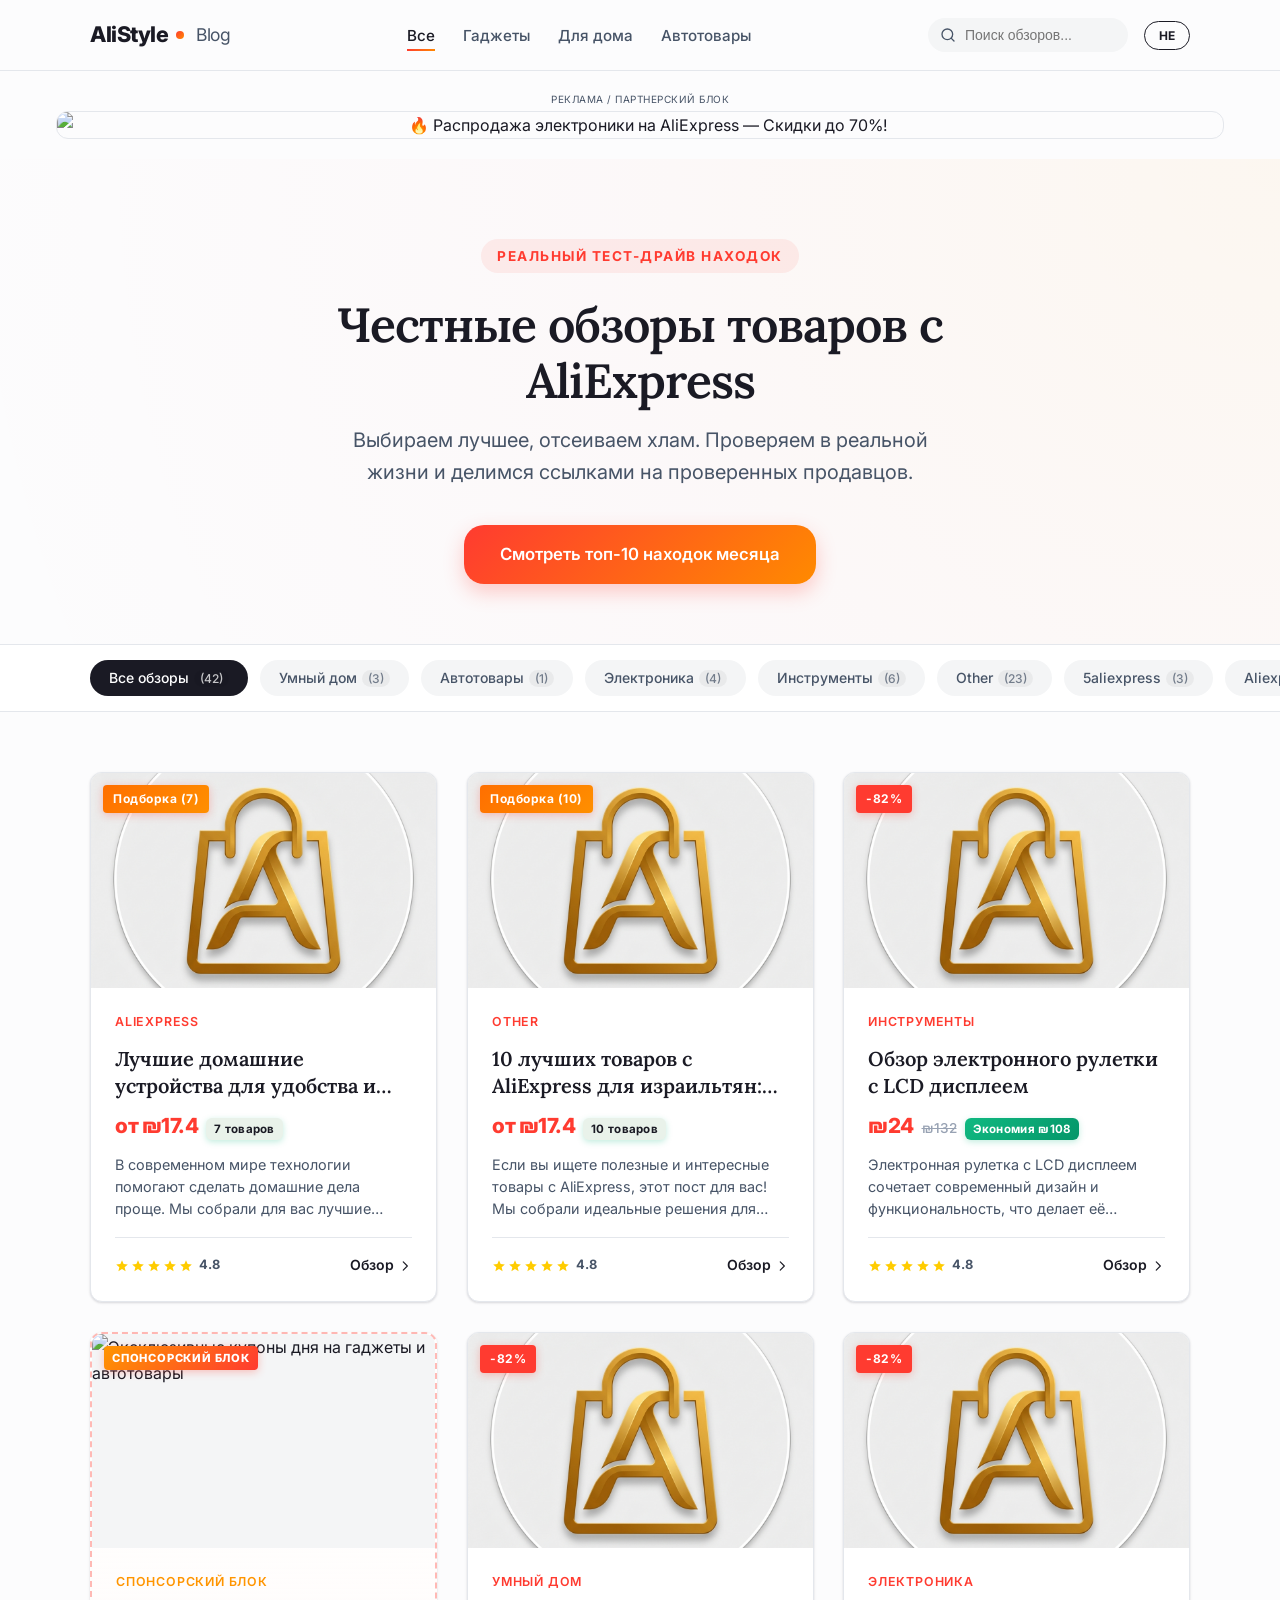
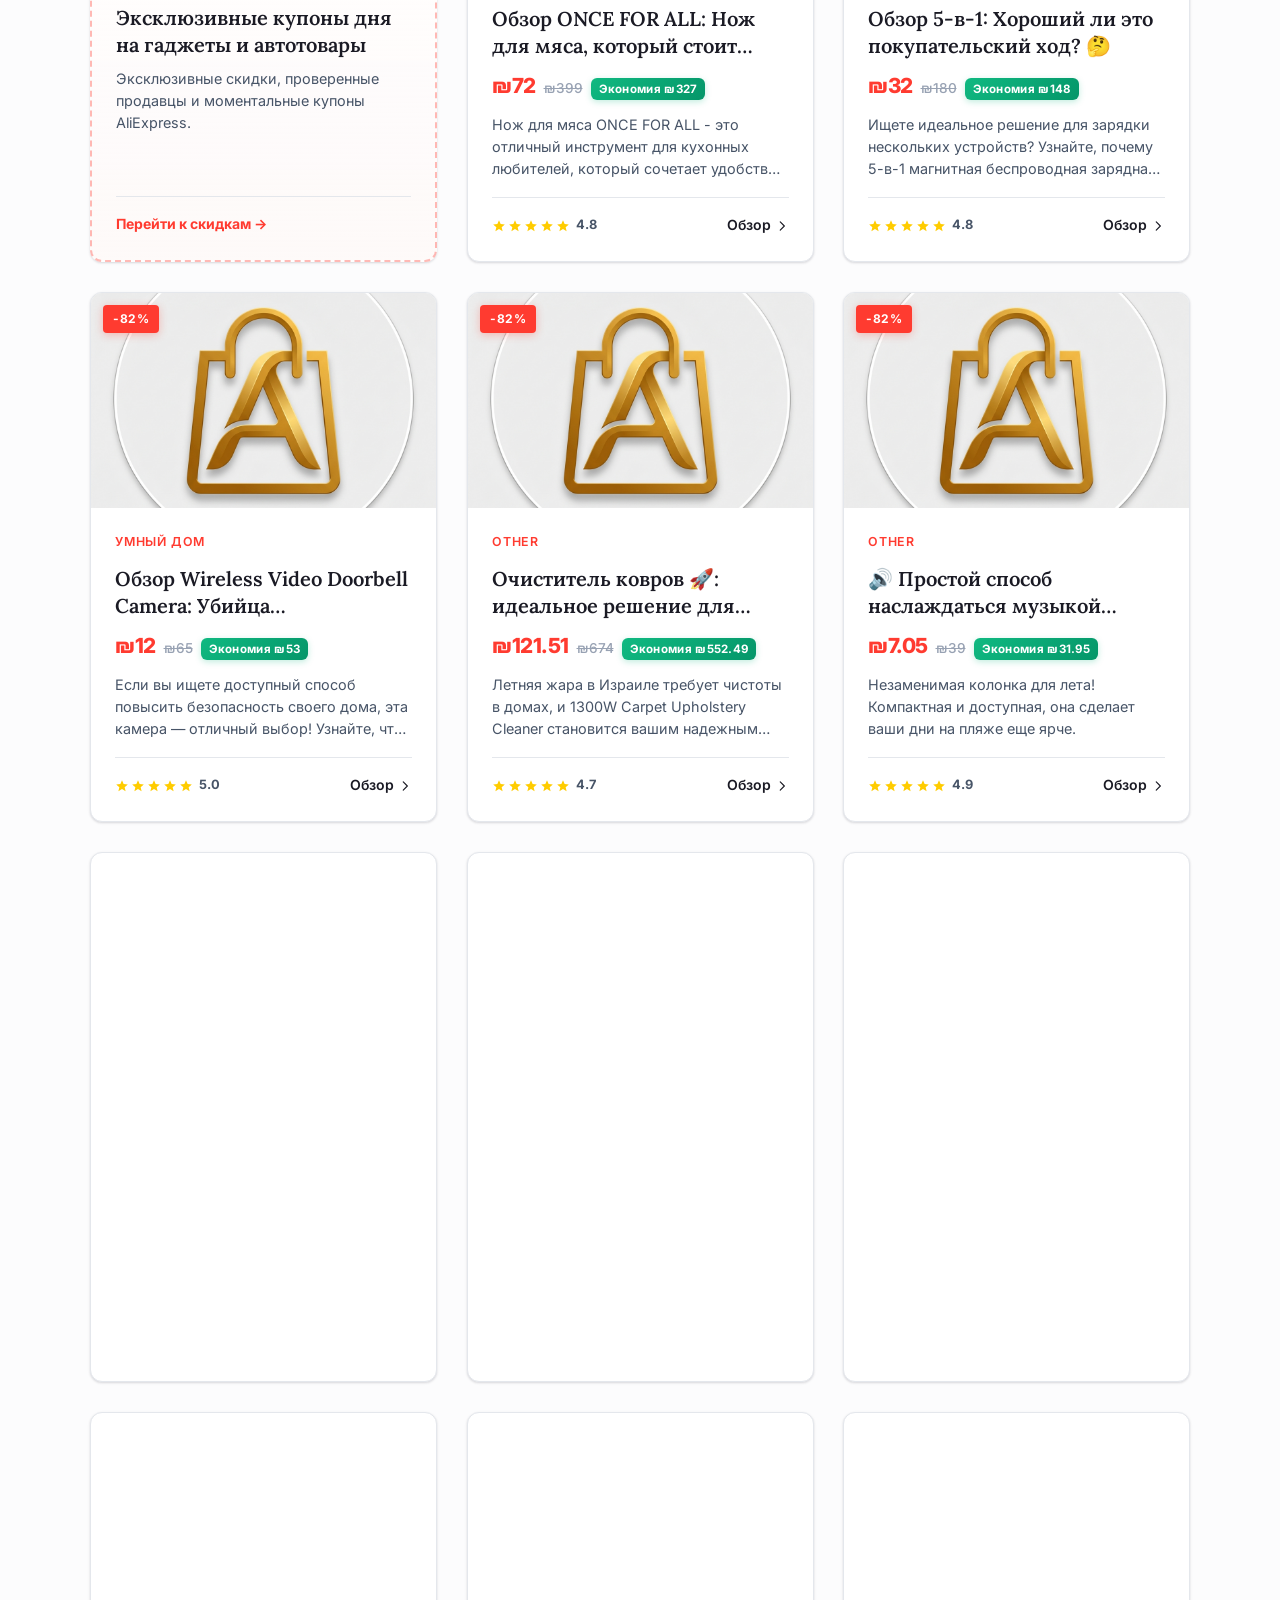
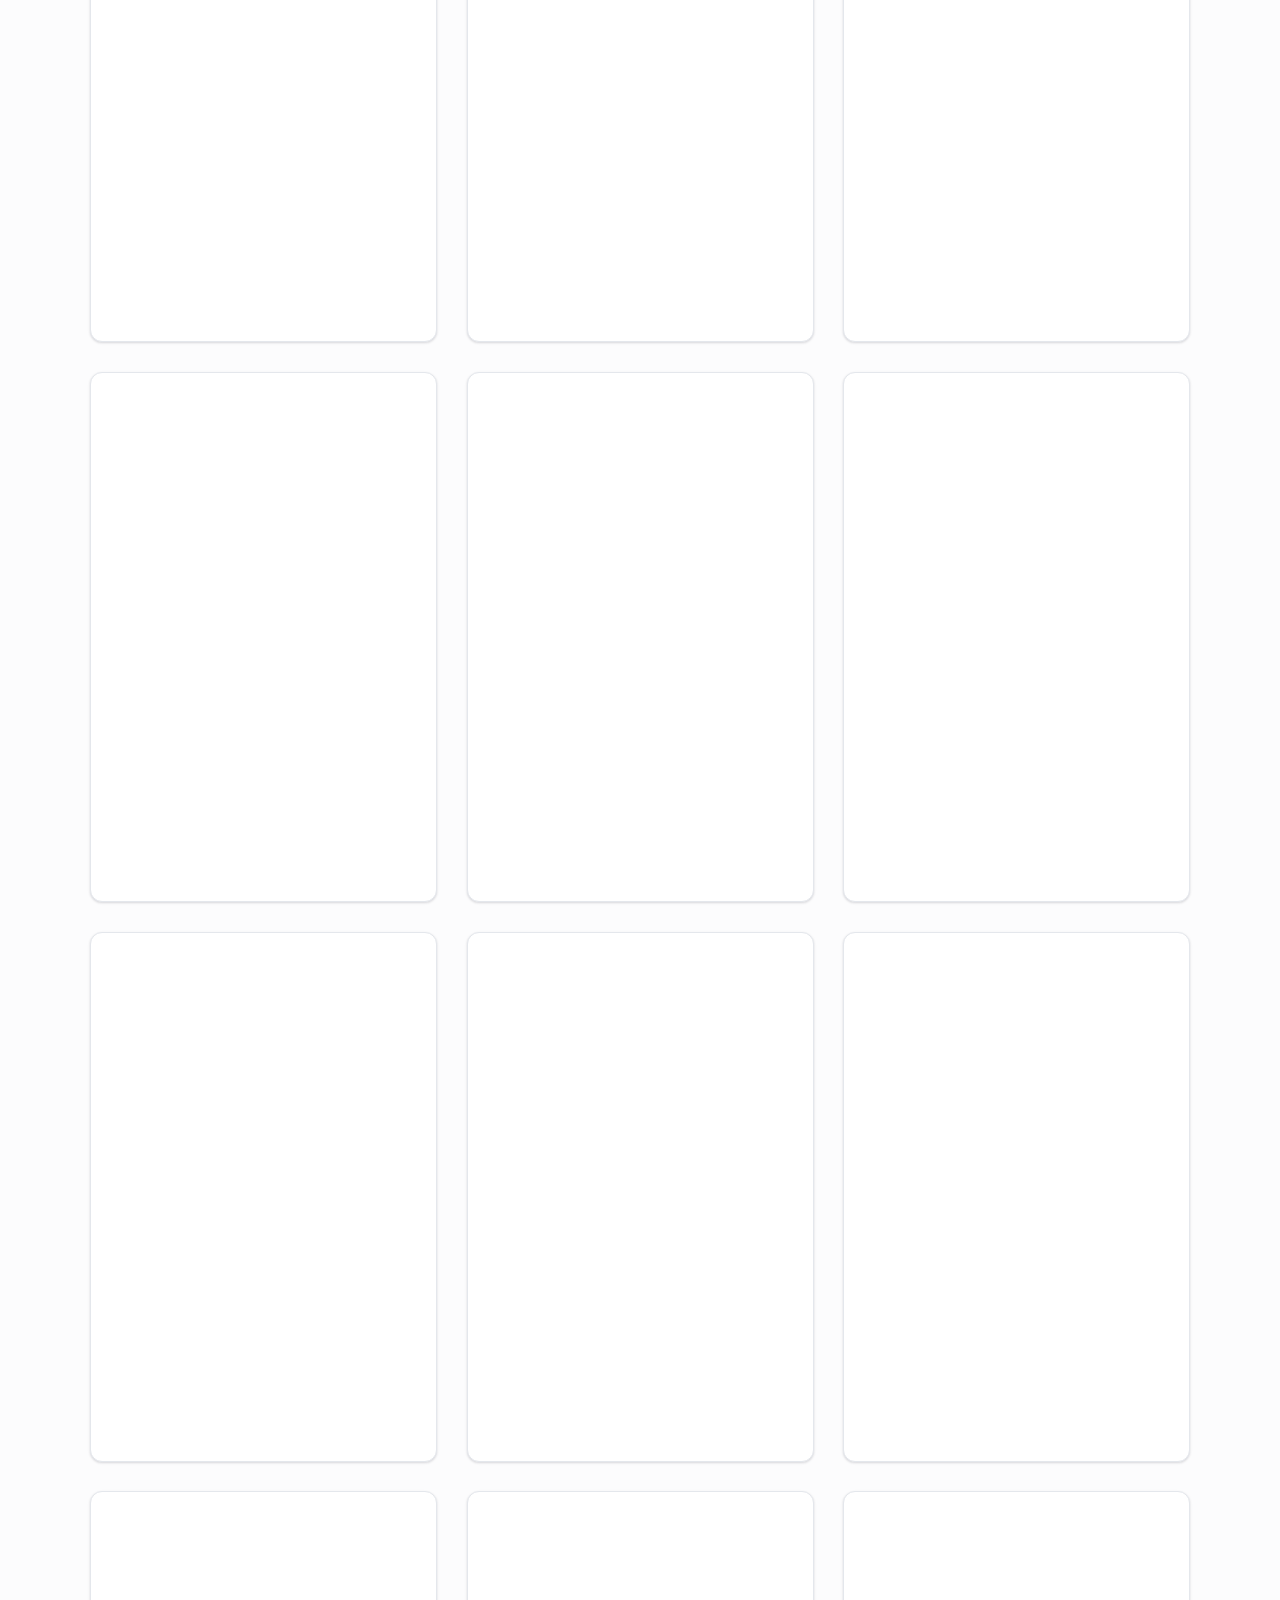
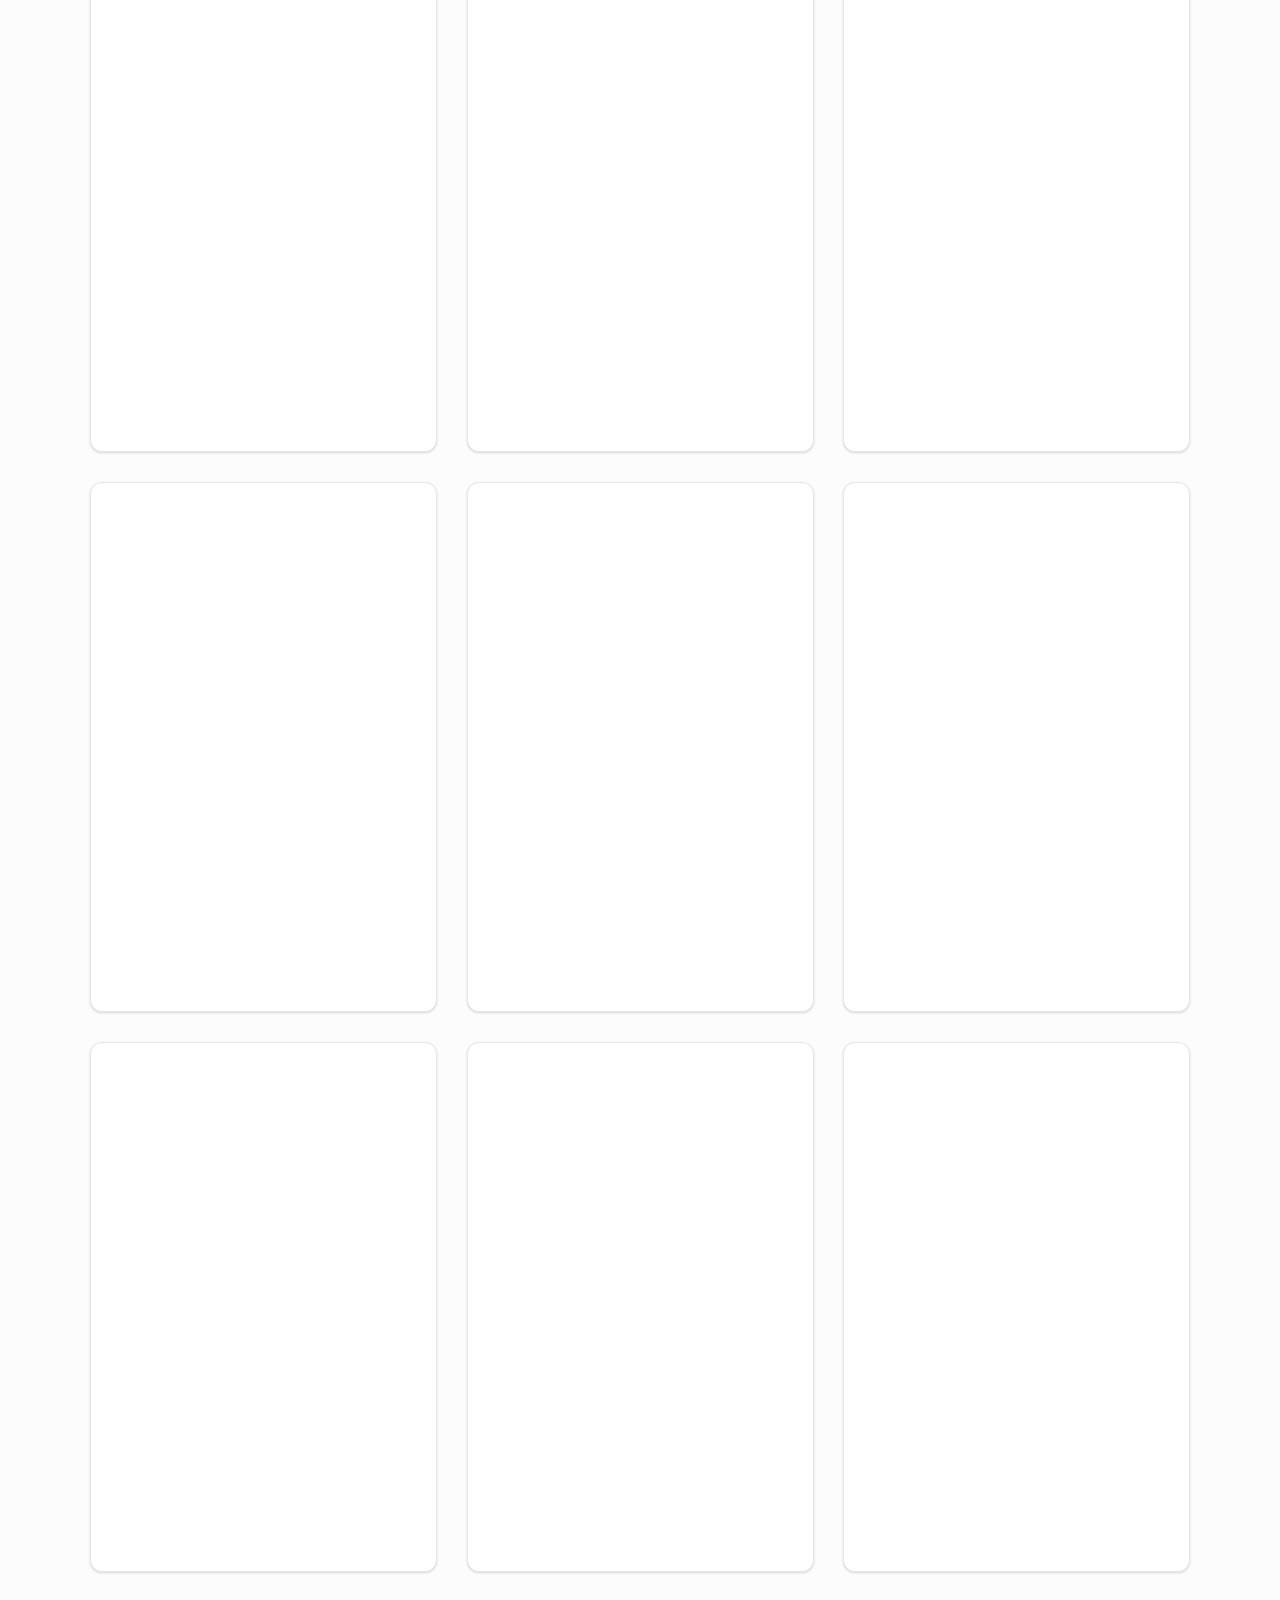
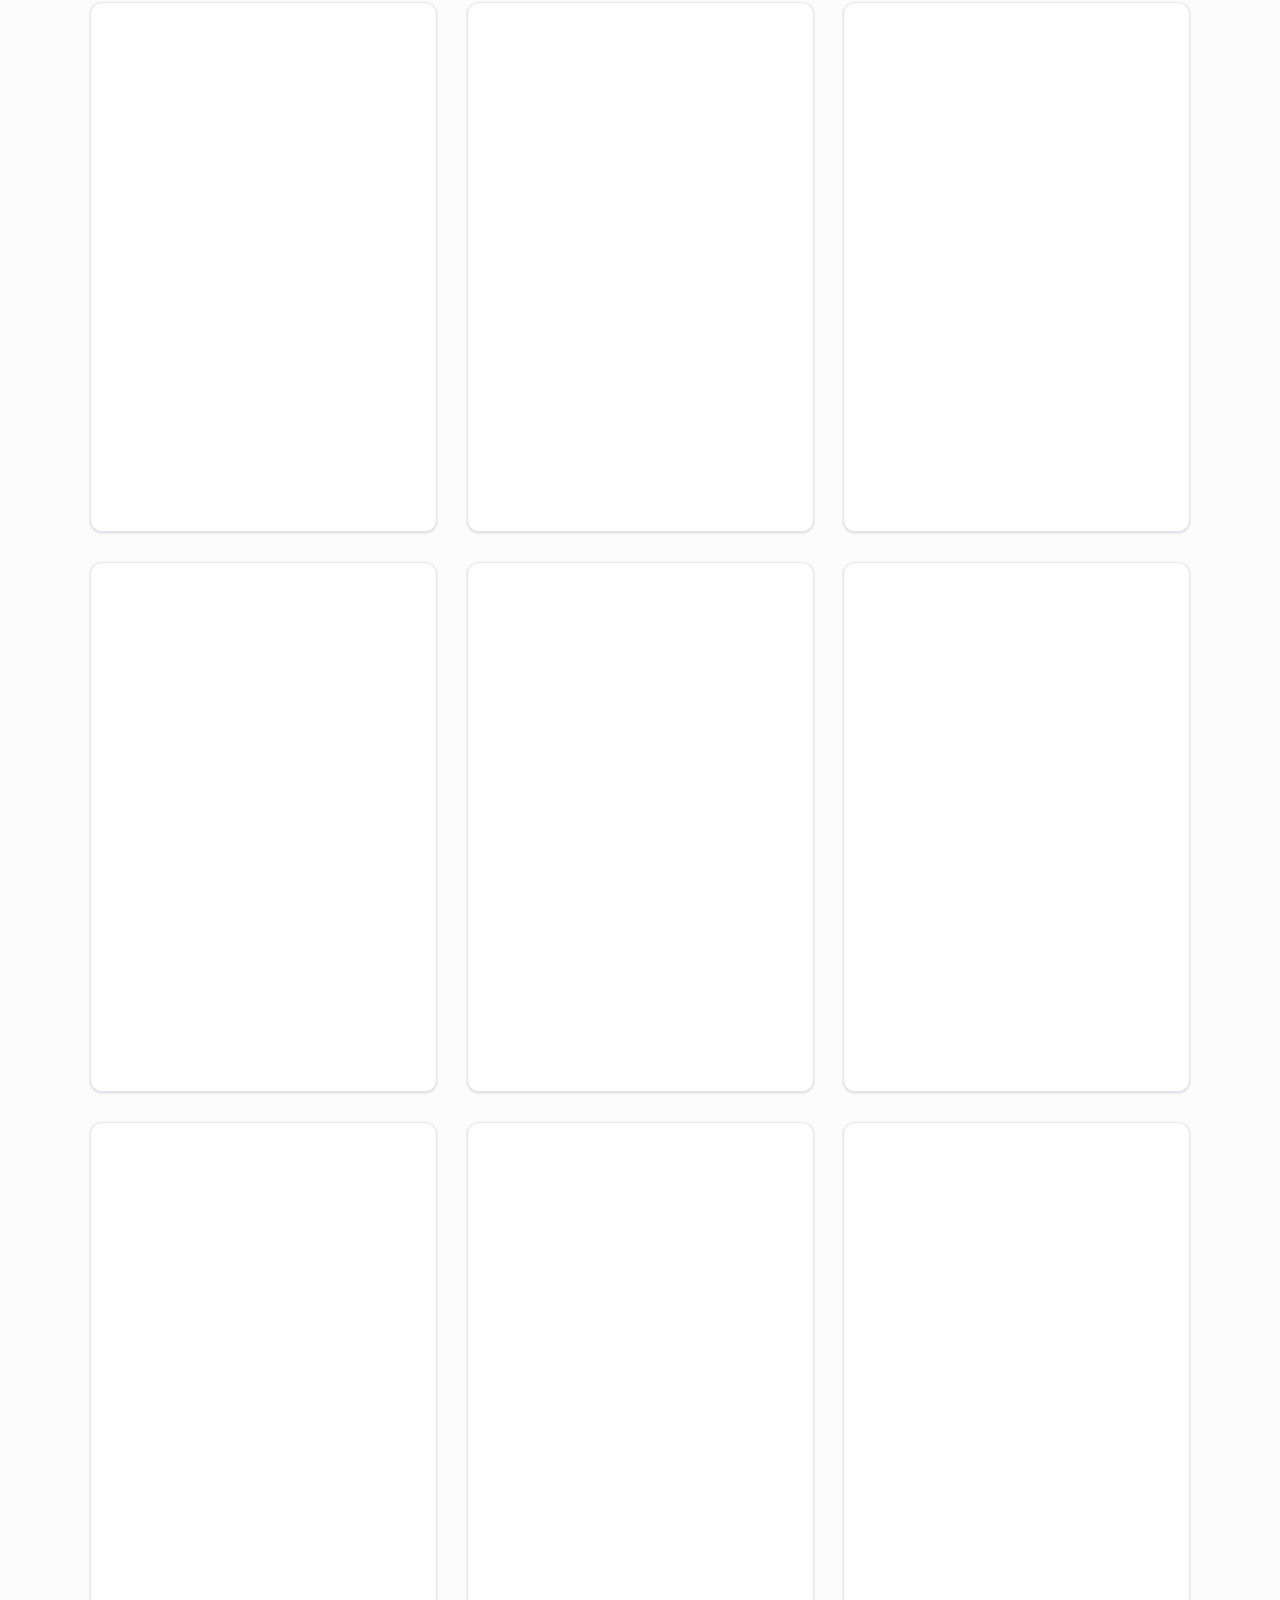
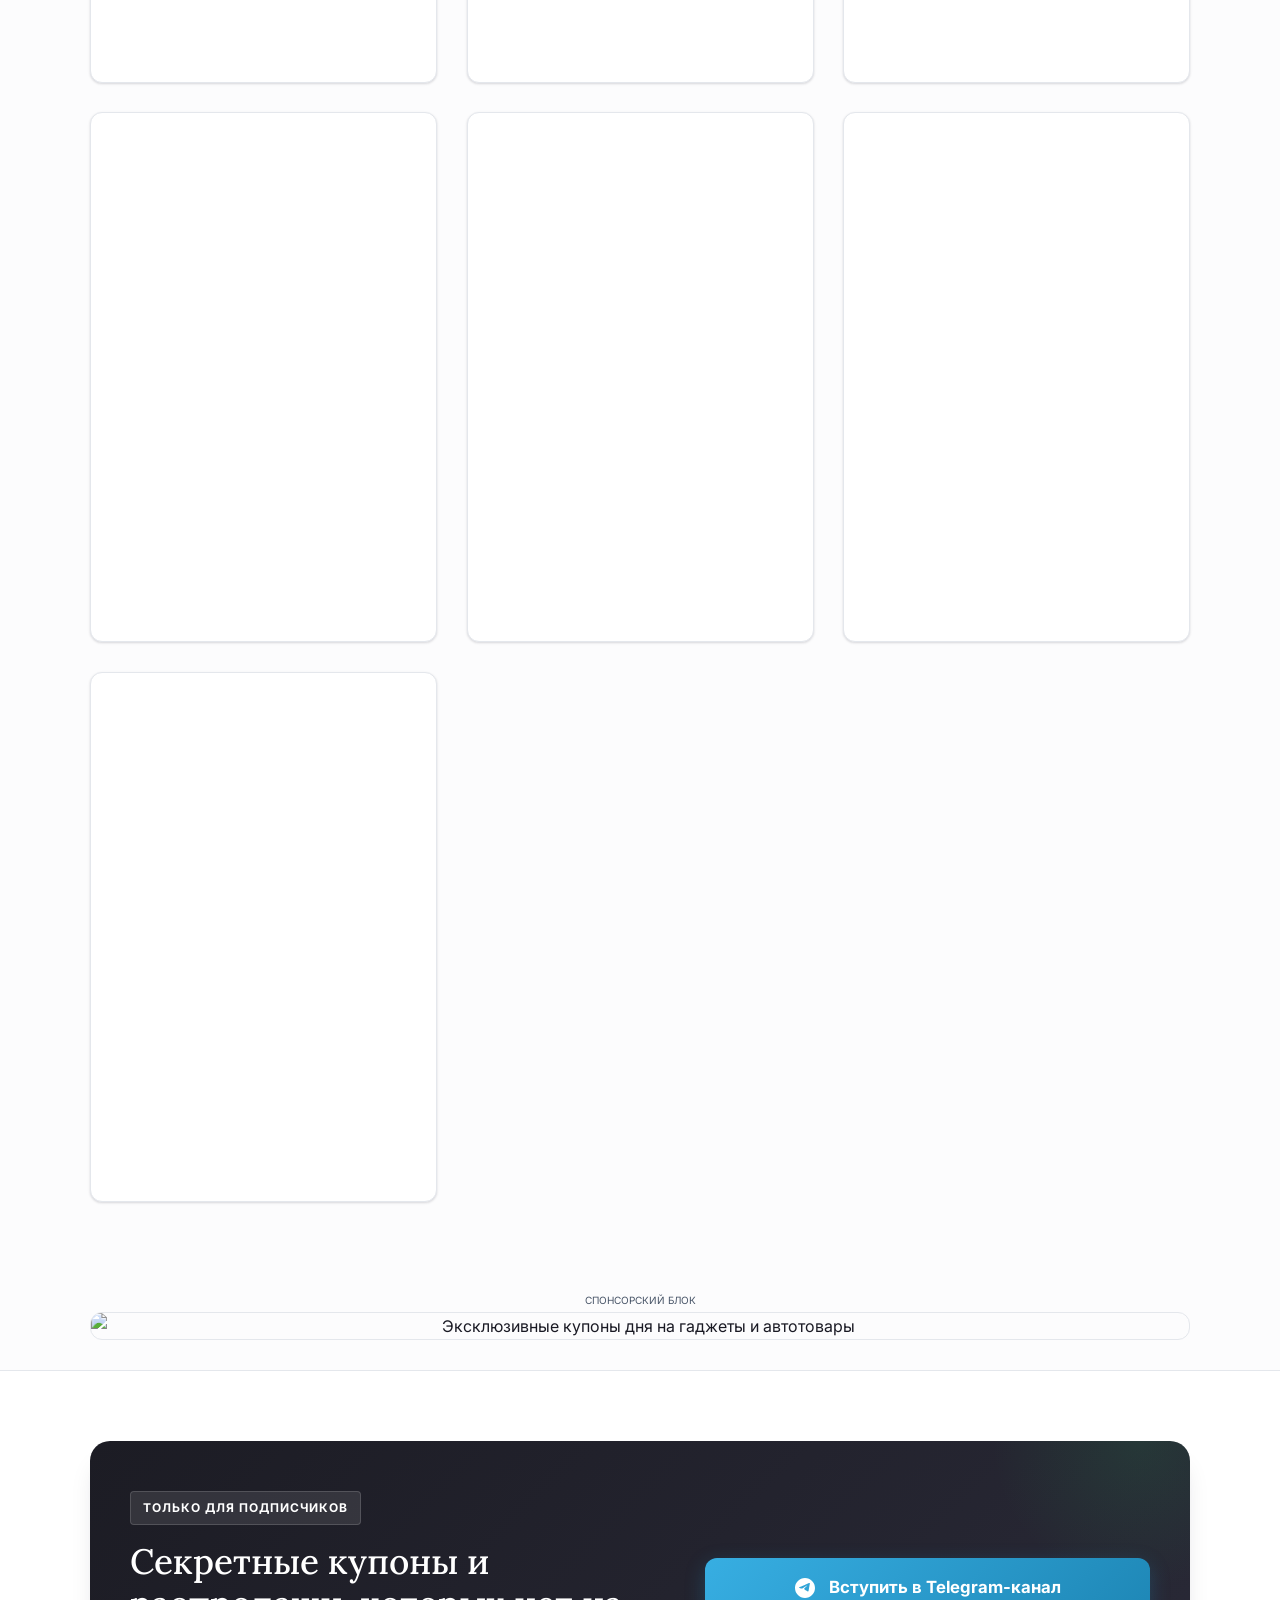
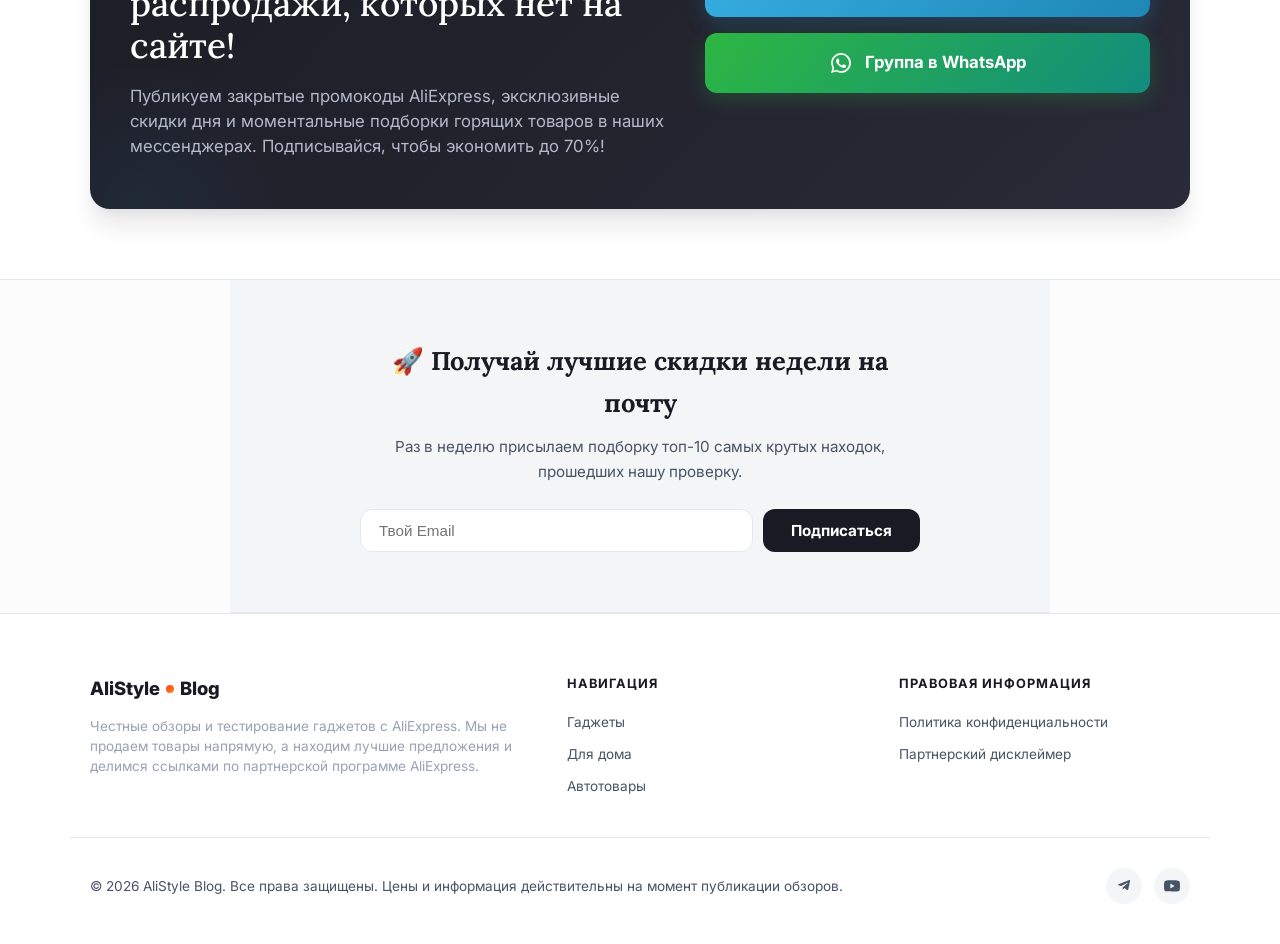
==== commit 2ad4aa7d: "Add favicon and icon links" ====
--- a/alistyle-blog/index.html
+++ b/alistyle-blog/index.html
@@ -12,11 +12,12 @@
     <meta property="og:description" content="Реальные тесты, обзоры и подборки крутых гаджетов и товаров с AliExpress. Сравнение цен, промокоды и секретные скидки.">
     <meta property="og:image" content="https://images.unsplash.com/photo-1607082348824-0a96f2a4b9da?w=1200&auto=format&fit=crop&q=80">
     <meta property="og:type" content="website">
+    <link rel="icon" type="image/png" href="logo.png">
 
     <!-- Preconnect Fonts for Fast Loading -->
     <link rel="preconnect" href="https://fonts.googleapis.com">
     <link rel="preconnect" href="https://fonts.gstatic.com" crossorigin>
-    <link rel="stylesheet" href="style.css">
+    <link rel="stylesheet" href="style.css?v=2.2">
 </head>
 <body>
 
@@ -175,7 +176,23 @@
         </div>
     </footer>
 
-    <!-- Scripts -->
-    <script src="main.js"></script>
+    <!-- Inline Safety Fallback & Scripts -->
+    <script>
+        window.normalizeRating = function(rawRating) {
+            let r = parseFloat(rawRating);
+            if (isNaN(r) || r <= 0) return { outOf5: '4.8', outOf10: '9.6', numOutOf5: 4.8 };
+            if (r > 10) {
+                const o10 = Math.min(10, Math.max(1, r / 10));
+                const o5 = Math.min(5, Math.max(1, r / 20));
+                return { outOf5: o5.toFixed(1), outOf10: o10.toFixed(1), numOutOf5: o5 };
+            }
+            if (r > 5) {
+                const o5 = Math.min(5, Math.max(1, r / 2));
+                return { outOf5: o5.toFixed(1), outOf10: r.toFixed(1), numOutOf5: o5 };
+            }
+            return { outOf5: r.toFixed(1), outOf10: (r * 2).toFixed(1), numOutOf5: r };
+        };
+    </script>
+    <script src="main.js?v=2.2"></script>
 </body>
 </html>
--- a/alistyle-blog/style.css
+++ b/alistyle-blog/style.css
@@ -932,14 +932,22 @@
 }
 
 /* Review Article Layout */
+/* Review Article Layout */
 .review-main {
-    max-width: var(--max-width-content);
+    max-width: var(--max-width-site);
     margin: 0 auto;
-    padding: 20px;
+    padding: 20px 20px 60px 20px;
+}
+
+.review-header,
+nav[aria-label="Breadcrumb"] {
+    max-width: 1040px;
+    margin-left: auto;
+    margin-right: auto;
 }
 
 .review-header {
-    margin-bottom: 30px;
+    margin-bottom: 24px;
 }
 
 .review-meta {
@@ -964,8 +972,8 @@
 
 .review-h1 {
     font-family: var(--font-serif);
-    font-size: 2.5rem;
-    line-height: 1.2;
+    font-size: 2.25rem;
+    line-height: 1.25;
     font-weight: 700;
     letter-spacing: -0.5px;
     color: var(--color-text-primary);
@@ -974,56 +982,60 @@
 
 @media (max-width: 768px) {
     .review-h1 {
-        font-size: 2rem;
-    }
-}
-
-/* Fast Purchase Box (Critical Conversion Block) */
+        font-size: 1.75rem;
+    }
+}
+
+/* Fast Purchase Box (Critical Conversion Block - Proportionate Desktop & Mobile) */
 .fast-buy-box {
     background-color: var(--color-surface);
-    border: 2px solid var(--color-border);
-    border-radius: var(--border-radius-md);
-    padding: 28px;
-    margin-bottom: 40px;
+    border: 1px solid var(--color-border);
+    border-radius: var(--border-radius-lg);
+    padding: 30px;
+    margin: 0 auto 40px auto;
+    max-width: 1040px;
     display: grid;
-    grid-template-columns: 1fr 1.3fr;
-    gap: 28px;
-    box-shadow: var(--shadow-md);
-}
-
-.fast-buy-image-container {
-    background-color: var(--color-surface-soft);
-    border-radius: var(--border-radius-sm);
-    aspect-ratio: 1/1;
-    overflow: hidden;
-    display: flex;
-    align-items: center;
-    justify-content: center;
-}
-
-.fast-buy-image {
-    width: 100%;
-    height: 100%;
-    object-fit: cover;
-    transition: opacity 0.25s ease;
+    grid-template-columns: 440px 1fr;
+    gap: 36px;
+    align-items: stretch;
+    box-shadow: var(--shadow-lg);
 }
 
 .fast-buy-gallery {
     display: flex;
     flex-direction: column;
     gap: 12px;
+    width: 100%;
+}
+
+.fast-buy-image-container {
+    background-color: #F8FAFC;
+    border: 1px solid var(--color-border);
+    border-radius: var(--border-radius-md);
+    width: 100%;
+    height: 380px;
+    overflow: hidden;
+    display: flex;
+    align-items: center;
+    justify-content: center;
+}
+
+.fast-buy-image {
+    max-width: 100%;
+    max-height: 100%;
+    width: auto;
+    height: auto;
+    object-fit: contain;
+    padding: 10px;
+    transition: opacity 0.25s ease;
 }
 
 .fast-buy-thumbnails {
     display: flex;
     gap: 8px;
     overflow-x: auto;
-    scrollbar-width: none; /* Firefox */
+    scrollbar-width: thin;
     padding-bottom: 4px;
-}
-
-.fast-buy-thumbnails::-webkit-scrollbar {
-    display: none; /* Safari/Chrome */
 }
 
 .fast-buy-thumbnail {
@@ -1034,8 +1046,8 @@
     cursor: pointer;
     object-fit: cover;
     transition: all 0.2s ease;
-    opacity: 0.6;
-    background-color: var(--color-surface-soft);
+    opacity: 0.65;
+    background-color: #F8FAFC;
     flex-shrink: 0;
 }
 
@@ -1047,6 +1059,7 @@
 .fast-buy-thumbnail.active {
     opacity: 1;
     border-color: var(--color-ali-red);
+    box-shadow: 0 0 0 2px rgba(255, 59, 48, 0.2);
 }
 
 /* Editorial Body Images */
@@ -1072,31 +1085,192 @@
 .fast-buy-info {
     display: flex;
     flex-direction: column;
+    height: 100%;
+    min-width: 0;
+}
+
+.fast-buy-header-row {
+    display: flex;
+    align-items: center;
+    justify-content: space-between;
+    flex-wrap: wrap;
+    gap: 10px;
+    margin-bottom: 12px;
 }
 
 .fast-buy-rating {
     display: flex;
     align-items: center;
     gap: 6px;
+}
+
+.fast-buy-rating .rating-text {
+    font-weight: 600;
+    font-size: 0.85rem;
+    color: var(--color-text-secondary);
+}
+
+.fast-buy-product-title {
+    font-family: var(--font-serif);
+    font-size: 1.35rem;
+    line-height: 1.35;
+    font-weight: 700;
+    color: var(--color-text-primary);
     margin-bottom: 14px;
 }
 
-.fast-buy-rating .rating-text {
-    font-weight: 700;
-    font-size: 0.9rem;
+/* Fast Buy Price Box (Review Detail) */
+.fast-buy-prices-wrap {
+    background: #F8FAFC;
+    border: 1px solid var(--color-border);
+    border-radius: var(--border-radius-md);
+    padding: 14px 18px;
+    margin-bottom: 16px;
+    display: flex;
+    align-items: center;
+    justify-content: space-between;
+    gap: 16px;
+    flex-wrap: wrap;
+}
+
+.price-ali-block {
+    display: flex;
+    flex-direction: column;
+    gap: 2px;
+}
+
+.price-label-ali {
+    font-size: 0.78rem;
+    font-weight: 700;
     color: var(--color-text-secondary);
-}
-
+    text-transform: uppercase;
+    letter-spacing: 0.4px;
+}
+
+.fast-buy-price-ali-val {
+    font-size: 1.85rem;
+    font-weight: 900;
+    color: var(--color-ali-red);
+    line-height: 1.1;
+}
+
+.price-local-block {
+    display: flex;
+    flex-direction: column;
+    gap: 4px;
+    align-items: flex-end;
+}
+
+.price-local-subrow {
+    font-size: 0.85rem;
+    color: var(--color-text-muted);
+    display: flex;
+    gap: 6px;
+    align-items: center;
+}
+
+.price-label-local {
+    font-weight: 500;
+}
+
+.fast-buy-price-local-val {
+    text-decoration: line-through;
+    font-weight: 700;
+}
+
+.price-savings-subrow {
+    display: flex;
+    gap: 6px;
+    align-items: center;
+}
+
+.fast-buy-savings-val {
+    background: rgba(16, 185, 129, 0.12);
+    color: #059669;
+    font-weight: 800;
+    font-size: 0.85rem;
+    padding: 3px 10px;
+    border-radius: 12px;
+    white-space: nowrap;
+}
+
+/* Coupon Box (1-Click Copy) */
+.coupon-box {
+    display: flex;
+    align-items: center;
+    justify-content: space-between;
+    background: rgba(255, 149, 0, 0.08);
+    border: 1px dashed var(--color-ali-orange);
+    border-radius: var(--border-radius-sm);
+    padding: 10px 14px;
+    margin-bottom: 16px;
+    gap: 10px;
+    flex-wrap: wrap;
+}
+
+.coupon-info {
+    display: flex;
+    align-items: center;
+    gap: 8px;
+    flex-wrap: wrap;
+}
+
+.coupon-label {
+    font-size: 0.8rem;
+    font-weight: 600;
+    color: var(--color-text-secondary);
+}
+
+.coupon-code {
+    font-family: ui-monospace, SFMono-Regular, Menlo, Monaco, Consolas, monospace;
+    font-size: 0.95rem;
+    font-weight: 800;
+    color: var(--color-ali-red);
+    background: #FFFFFF;
+    padding: 3px 8px;
+    border-radius: 4px;
+    border: 1px solid rgba(255, 59, 48, 0.25);
+    letter-spacing: 0.5px;
+}
+
+.coupon-copy-btn {
+    background: #FFFFFF;
+    border: 1px solid var(--color-border);
+    color: var(--color-text-primary);
+    font-size: 0.75rem;
+    font-weight: 700;
+    padding: 6px 14px;
+    border-radius: 6px;
+    cursor: pointer;
+    transition: all 0.2s ease;
+    white-space: nowrap;
+    flex-shrink: 0;
+}
+
+.coupon-copy-btn:hover {
+    background: var(--color-ali-red);
+    color: #FFFFFF;
+    border-color: var(--color-ali-red);
+}
+
+.coupon-copy-btn.copied {
+    background: #10B981;
+    color: #FFFFFF;
+    border-color: #10B981;
+}
+
+/* Advantages List */
 .fast-buy-pros-cons {
-    margin-bottom: 24px;
+    margin-bottom: 18px;
 }
 
 .fast-buy-pros-cons h4 {
-    font-size: 0.9rem;
+    font-size: 0.82rem;
     font-weight: 700;
     margin-bottom: 8px;
     text-transform: uppercase;
     letter-spacing: 0.5px;
+    color: var(--color-text-secondary);
 }
 
 .fast-buy-list {
@@ -1110,6 +1284,7 @@
 .fast-buy-list-item {
     position: relative;
     padding-left: 20px;
+    line-height: 1.4;
 }
 
 .fast-buy-list-item.pro::before {
@@ -1130,15 +1305,16 @@
 
 /* Pulsating AliExpress Button */
 .buy-button-ali {
+    margin-top: auto;
     display: flex;
     align-items: center;
     justify-content: center;
     gap: 12px;
     background: var(--color-ali-gradient);
     color: #FFFFFF;
-    font-weight: 700;
+    font-weight: 800;
     font-size: 1.1rem;
-    padding: 14px 28px;
+    padding: 15px 28px;
     border-radius: var(--border-radius-md);
     box-shadow: var(--shadow-cta);
     text-align: center;
@@ -1146,7 +1322,8 @@
     transition: all 0.3s cubic-bezier(0.165, 0.84, 0.44, 1);
     position: relative;
     overflow: hidden;
-    animation: cta-pulse 2s infinite;
+    animation: cta-pulse 2.2s infinite;
+    text-decoration: none;
 }
 
 .buy-button-ali:hover {
@@ -1161,26 +1338,35 @@
     fill: currentColor;
 }
 
-@keyframes cta-pulse {
-    0% {
-        box-shadow: 0 0 0 0 rgba(255, 59, 48, 0.4);
-    }
-    70% {
-        box-shadow: 0 0 0 12px rgba(255, 59, 48, 0);
-    }
-    100% {
-        box-shadow: 0 0 0 0 rgba(255, 59, 48, 0);
-    }
-}
-
-@media (max-width: 680px) {
+/* Balanced reading content container */
+.review-content,
+.review-video-section,
+.newsletter-section,
+.similar-articles {
+    max-width: 820px;
+    margin-left: auto;
+    margin-right: auto;
+}
+
+@media (max-width: 860px) {
     .fast-buy-box {
         grid-template-columns: 1fr;
         padding: 20px;
-        gap: 20px;
+        gap: 22px;
     }
     .fast-buy-image-container {
-        aspect-ratio: 16/10;
+        height: 320px;
+    }
+    .price-local-block {
+        align-items: flex-start;
+    }
+    .fast-buy-prices-wrap {
+        flex-direction: column;
+        align-items: flex-start;
+        gap: 10px;
+    }
+    .buy-button-ali {
+        margin-top: 16px;
     }
 }
 
@@ -1533,125 +1719,7 @@
     display: inline-block;
 }
 
-/* Verdict Score Badge (Review Detail) */
-.verdict-score-badge {
-    display: inline-flex;
-    align-items: center;
-    gap: 6px;
-    background: linear-gradient(135deg, #10B981 0%, #059669 100%);
-    color: #FFFFFF;
-    font-size: 0.85rem;
-    font-weight: 800;
-    padding: 4px 14px;
-    border-radius: 20px;
-    margin-bottom: 12px;
-    box-shadow: 0 2px 8px rgba(16, 185, 129, 0.25);
-    width: fit-content;
-}
-
-/* Fast Buy Price Box (Review Detail) */
-.fast-buy-prices-wrap {
-    background: var(--color-surface-soft);
-    border: 1px solid var(--color-border);
-    border-radius: var(--border-radius-sm);
-    padding: 14px 16px;
-    margin-bottom: 18px;
-}
-
-.fast-buy-price-row {
-    display: flex;
-    justify-content: space-between;
-    align-items: center;
-    font-size: 0.9rem;
-    margin-bottom: 6px;
-}
-
-.fast-buy-price-row:last-child {
-    margin-bottom: 0;
-    padding-top: 6px;
-    border-top: 1px dashed var(--color-border);
-}
-
-.fast-buy-price-ali-val {
-    font-size: 1.45rem;
-    font-weight: 800;
-    color: var(--color-ali-red);
-}
-
-.fast-buy-price-local-val {
-    text-decoration: line-through;
-    color: var(--color-text-muted);
-    font-weight: 500;
-}
-
-.fast-buy-savings-val {
-    color: #10B981;
-    font-weight: 700;
-}
-
-/* Coupon Box (1-Click Copy) */
-.coupon-box {
-    display: flex;
-    align-items: center;
-    justify-content: space-between;
-    background: rgba(255, 149, 0, 0.08);
-    border: 1px dashed var(--color-ali-orange);
-    border-radius: var(--border-radius-sm);
-    padding: 10px 14px;
-    margin-bottom: 18px;
-    gap: 8px;
-}
-
-.coupon-info {
-    display: flex;
-    align-items: center;
-    gap: 8px;
-    flex-wrap: wrap;
-}
-
-.coupon-label {
-    font-size: 0.8rem;
-    font-weight: 600;
-    color: var(--color-text-secondary);
-}
-
-.coupon-code {
-    font-family: ui-monospace, SFMono-Regular, Menlo, Monaco, Consolas, monospace;
-    font-size: 0.95rem;
-    font-weight: 800;
-    color: var(--color-ali-red);
-    background: #FFFFFF;
-    padding: 3px 8px;
-    border-radius: 4px;
-    border: 1px solid rgba(255, 59, 48, 0.25);
-    letter-spacing: 0.5px;
-}
-
-.coupon-copy-btn {
-    background: #FFFFFF;
-    border: 1px solid var(--color-border);
-    color: var(--color-text-primary);
-    font-size: 0.75rem;
-    font-weight: 700;
-    padding: 6px 14px;
-    border-radius: 6px;
-    cursor: pointer;
-    transition: all 0.2s ease;
-    white-space: nowrap;
-    flex-shrink: 0;
-}
-
-.coupon-copy-btn:hover {
-    background: var(--color-ali-red);
-    color: #FFFFFF;
-    border-color: var(--color-ali-red);
-}
-
-.coupon-copy-btn.copied {
-    background: #10B981;
-    color: #FFFFFF;
-    border-color: #10B981;
-}
+
 
 /* Floating Sticky Mobile CTA Bar */
 .mobile-sticky-cta {
@@ -1767,3 +1835,153 @@
     padding-left: 0;
     padding-right: 20px;
 }
+
+html[dir="rtl"] .price-local-block {
+    align-items: flex-start;
+}
+
+/* Collection Products Showcase Section */
+.collection-products-section {
+    margin: 48px 0;
+    padding: 32px 24px;
+    background: var(--color-surface);
+    border: 1px solid var(--color-border);
+    border-radius: var(--border-radius-lg);
+    box-shadow: var(--shadow-sm);
+}
+
+.col-section-title {
+    font-family: var(--font-serif);
+    font-size: 1.5rem;
+    font-weight: 700;
+    margin-bottom: 24px;
+    color: var(--color-text-primary);
+    display: flex;
+    align-items: center;
+    gap: 10px;
+}
+
+.col-products-grid {
+    display: grid;
+    grid-template-columns: repeat(auto-fill, minmax(280px, 1fr));
+    gap: 20px;
+}
+
+.col-product-card {
+    position: relative;
+    background: var(--color-background);
+    border: 1px solid var(--color-border);
+    border-radius: var(--border-radius-md);
+    overflow: hidden;
+    display: flex;
+    flex-direction: column;
+    transition: transform 0.2s ease, box-shadow 0.2s ease;
+}
+
+.col-product-card:hover {
+    transform: translateY(-3px);
+    box-shadow: var(--shadow-md);
+}
+
+.col-product-num {
+    position: absolute;
+    top: 10px;
+    left: 10px;
+    background: rgba(0, 0, 0, 0.7);
+    color: #fff;
+    font-size: 0.75rem;
+    font-weight: 700;
+    padding: 3px 8px;
+    border-radius: 12px;
+    z-index: 2;
+}
+
+html[dir="rtl"] .col-product-num {
+    left: auto;
+    right: 10px;
+}
+
+.col-product-img-wrap {
+    width: 100%;
+    aspect-ratio: 1 / 1;
+    overflow: hidden;
+    background: #f8f9fa;
+    display: flex;
+    align-items: center;
+    justify-content: center;
+}
+
+.col-product-img-wrap img {
+    width: 100%;
+    height: 100%;
+    object-fit: cover;
+    transition: transform 0.3s ease;
+}
+
+.col-product-card:hover .col-product-img-wrap img {
+    transform: scale(1.05);
+}
+
+.col-product-details {
+    padding: 16px;
+    display: flex;
+    flex-direction: column;
+    flex: 1;
+}
+
+.col-product-meta {
+    display: flex;
+    align-items: center;
+    justify-content: space-between;
+    margin-bottom: 8px;
+}
+
+.col-product-rating {
+    font-size: 0.85rem;
+    font-weight: 700;
+    color: #F59E0B;
+}
+
+.col-product-price {
+    font-size: 1.1rem;
+    font-weight: 800;
+    color: var(--color-ali-red);
+}
+
+.col-product-title {
+    font-size: 0.95rem;
+    font-weight: 600;
+    line-height: 1.4;
+    color: var(--color-text-primary);
+    margin-bottom: 16px;
+    display: -webkit-box;
+    -webkit-line-clamp: 2;
+    -webkit-box-orient: vertical;
+    overflow: hidden;
+    flex: 1;
+}
+
+.col-product-buy-btn {
+    display: inline-flex;
+    align-items: center;
+    justify-content: center;
+    gap: 8px;
+    width: 100%;
+    padding: 10px 16px;
+    background: linear-gradient(135deg, #FF4747 0%, #E62E04 100%);
+    color: #ffffff !important;
+    font-weight: 700;
+    font-size: 0.9rem;
+    border-radius: var(--border-radius-sm);
+    text-decoration: none;
+    transition: transform 0.15s ease, box-shadow 0.15s ease;
+}
+
+.col-product-buy-btn:hover {
+    transform: translateY(-1px);
+    box-shadow: 0 4px 12px rgba(230, 46, 4, 0.3);
+}
+
+.col-product-buy-btn:active {
+    transform: scale(0.98);
+}
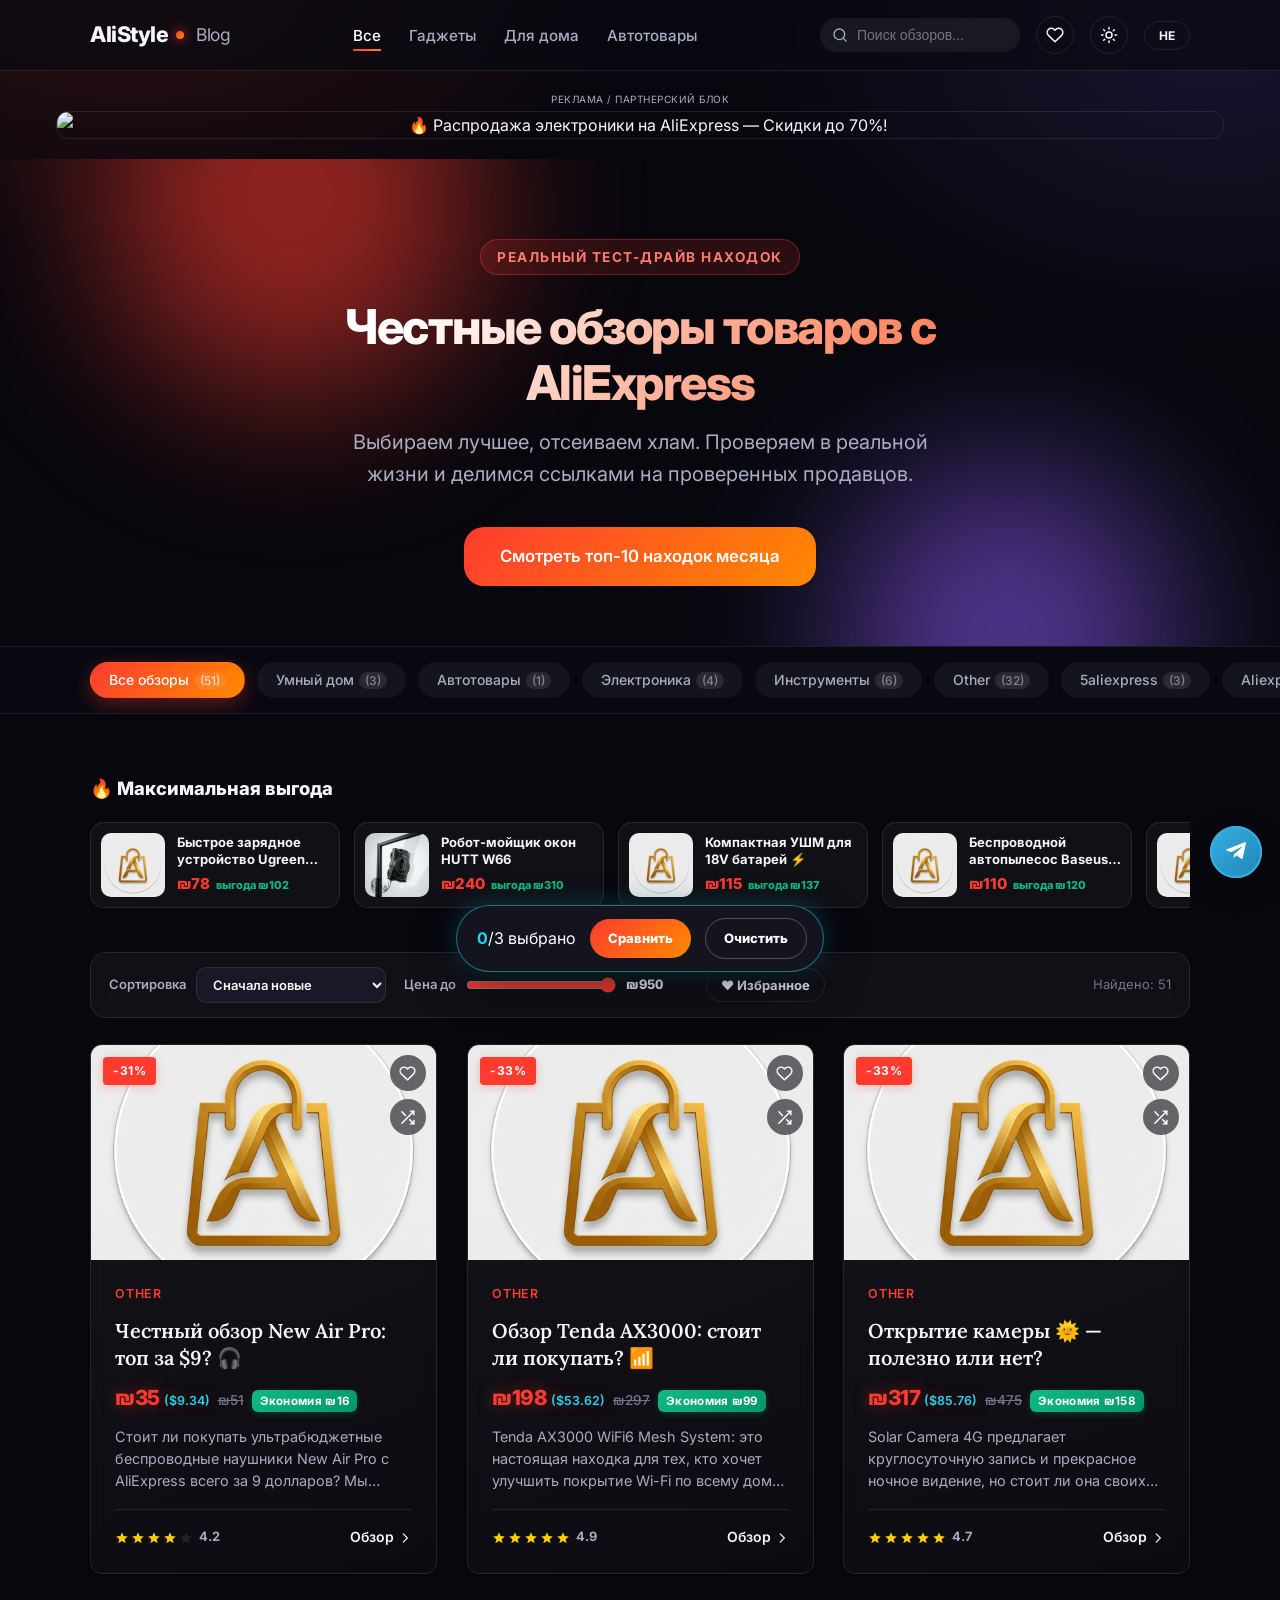
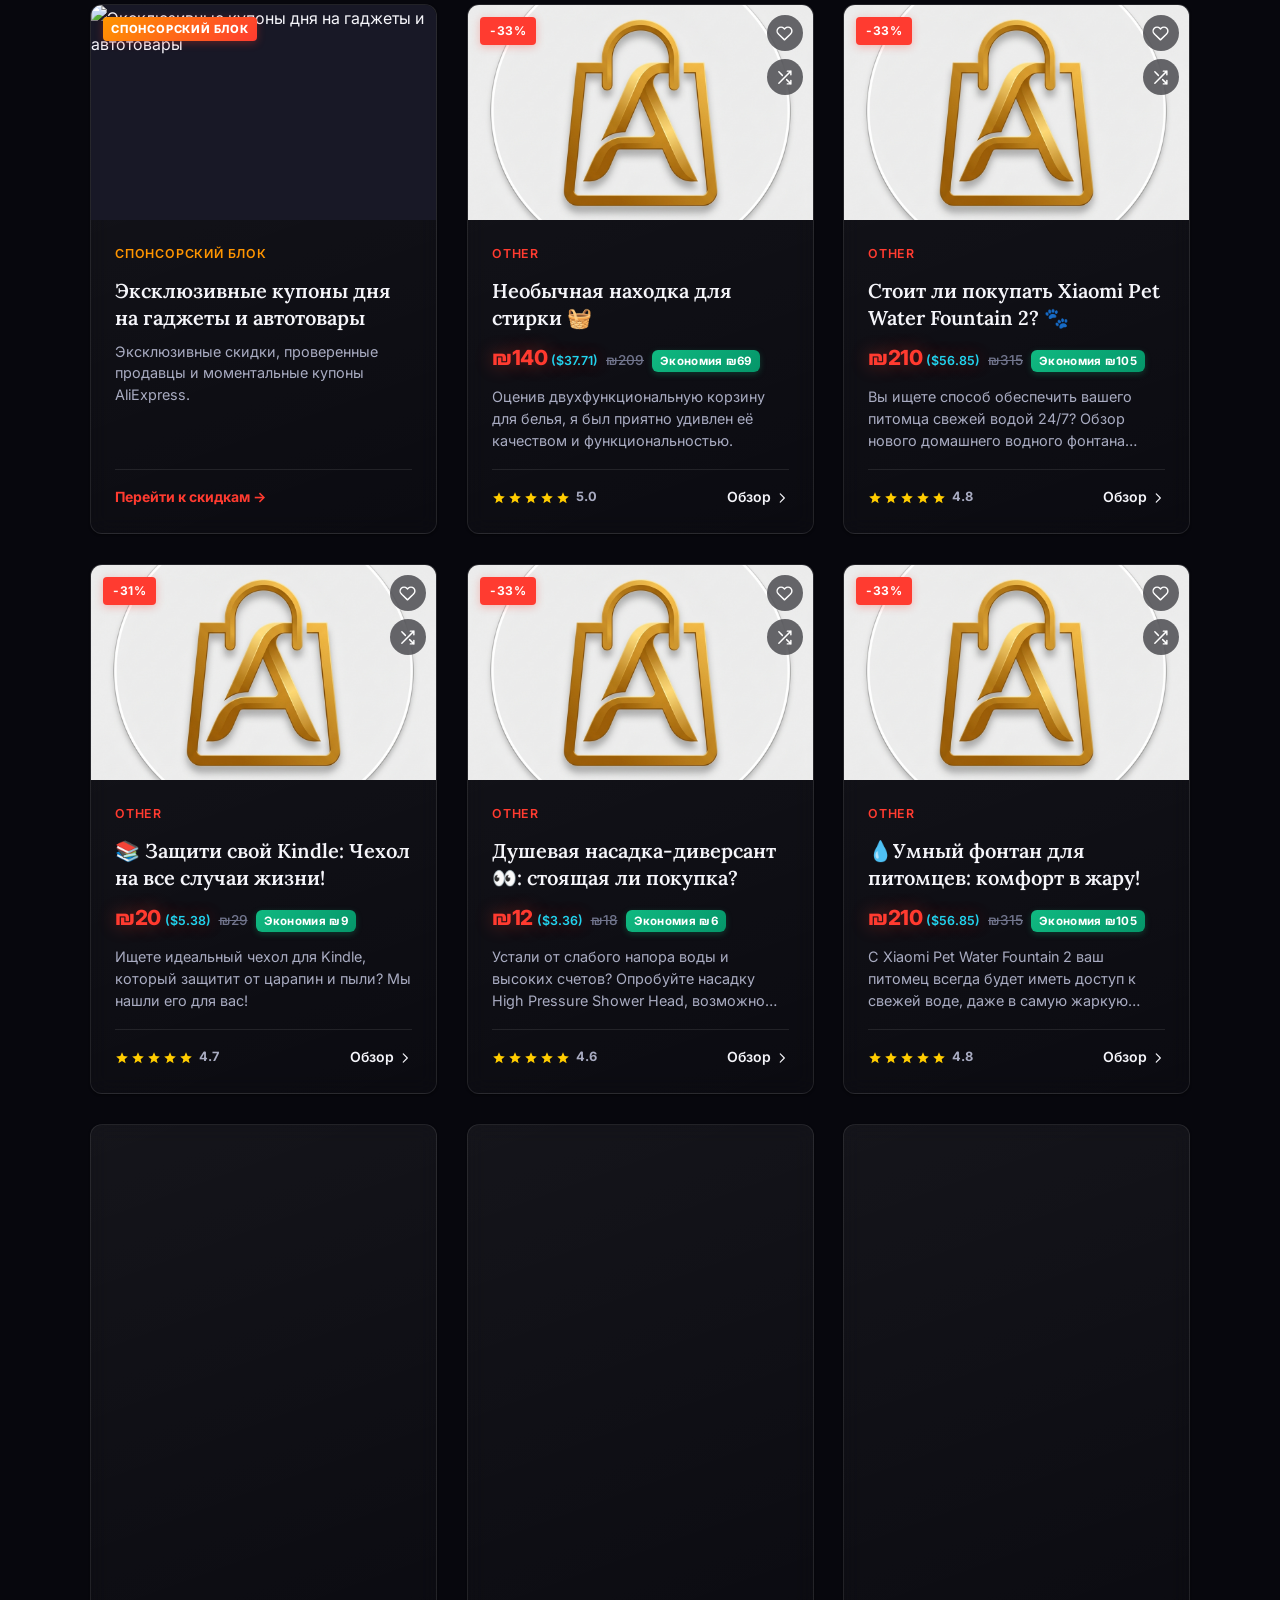
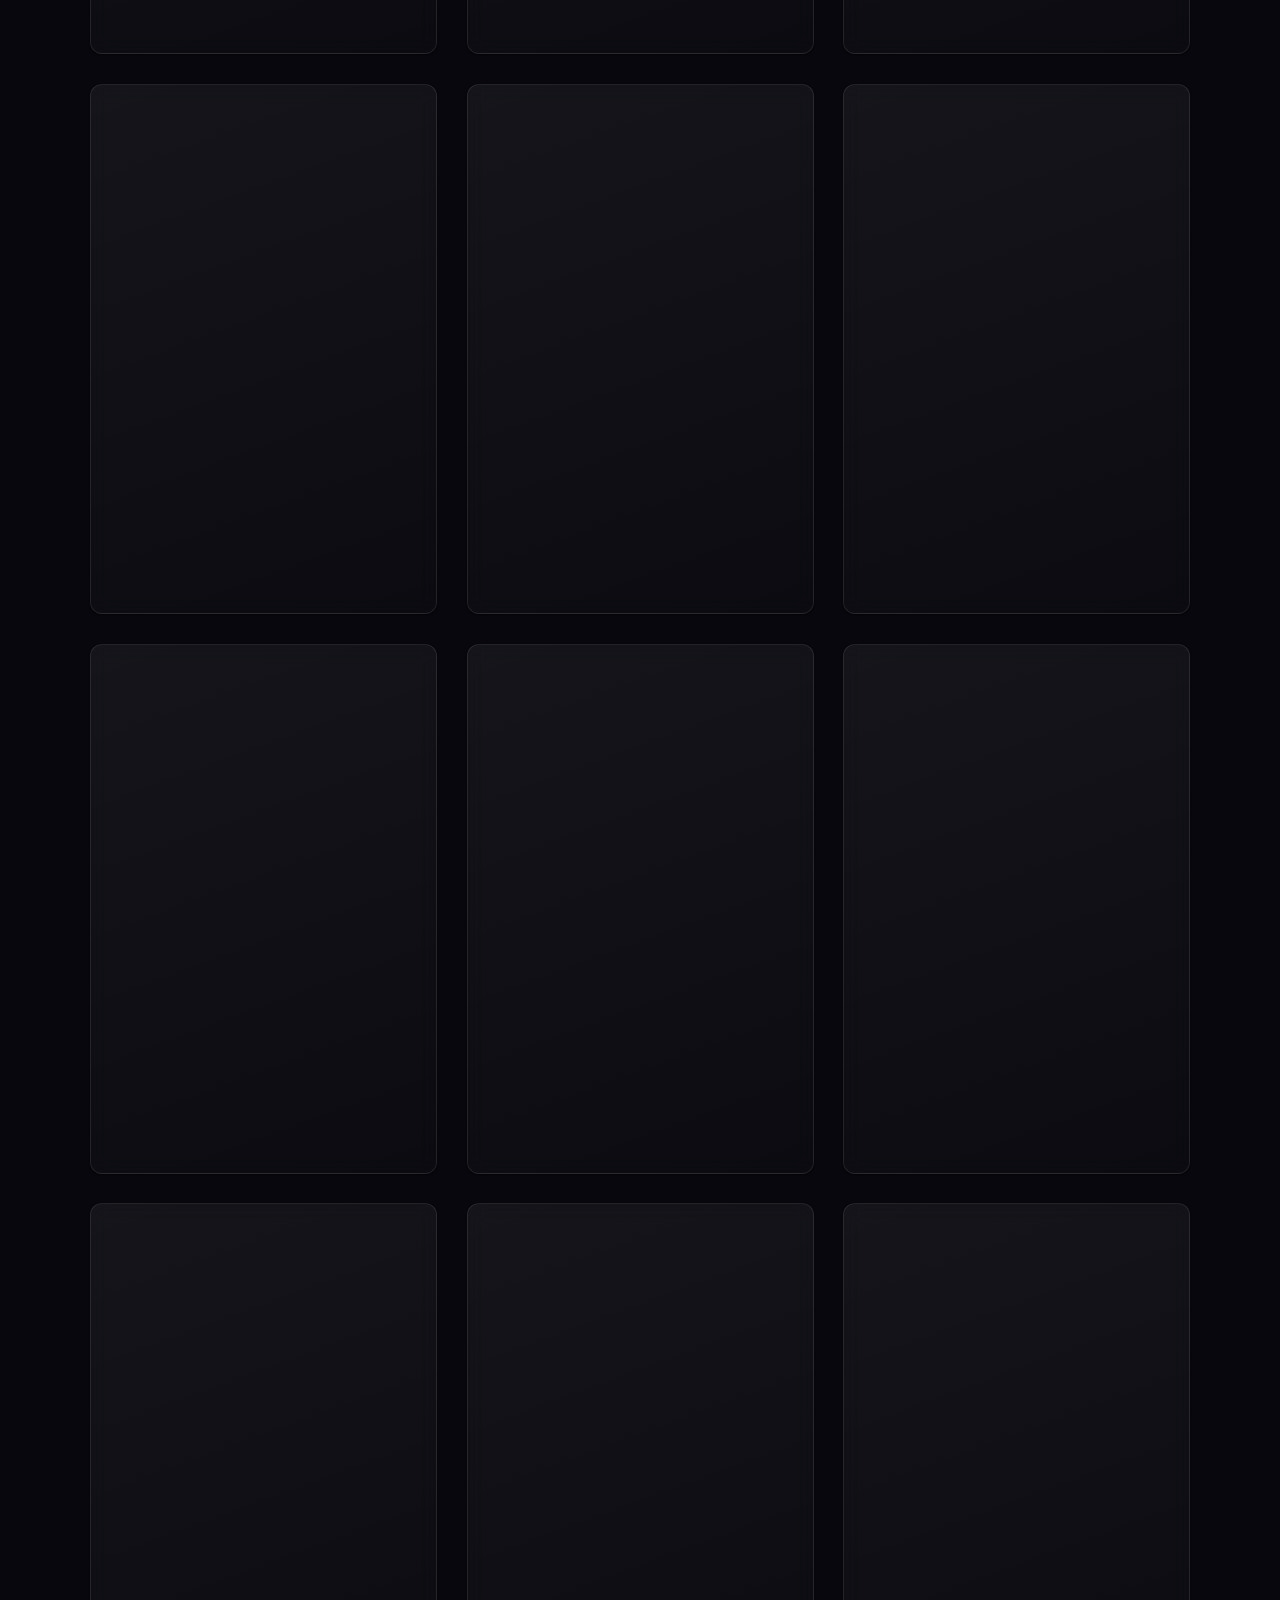
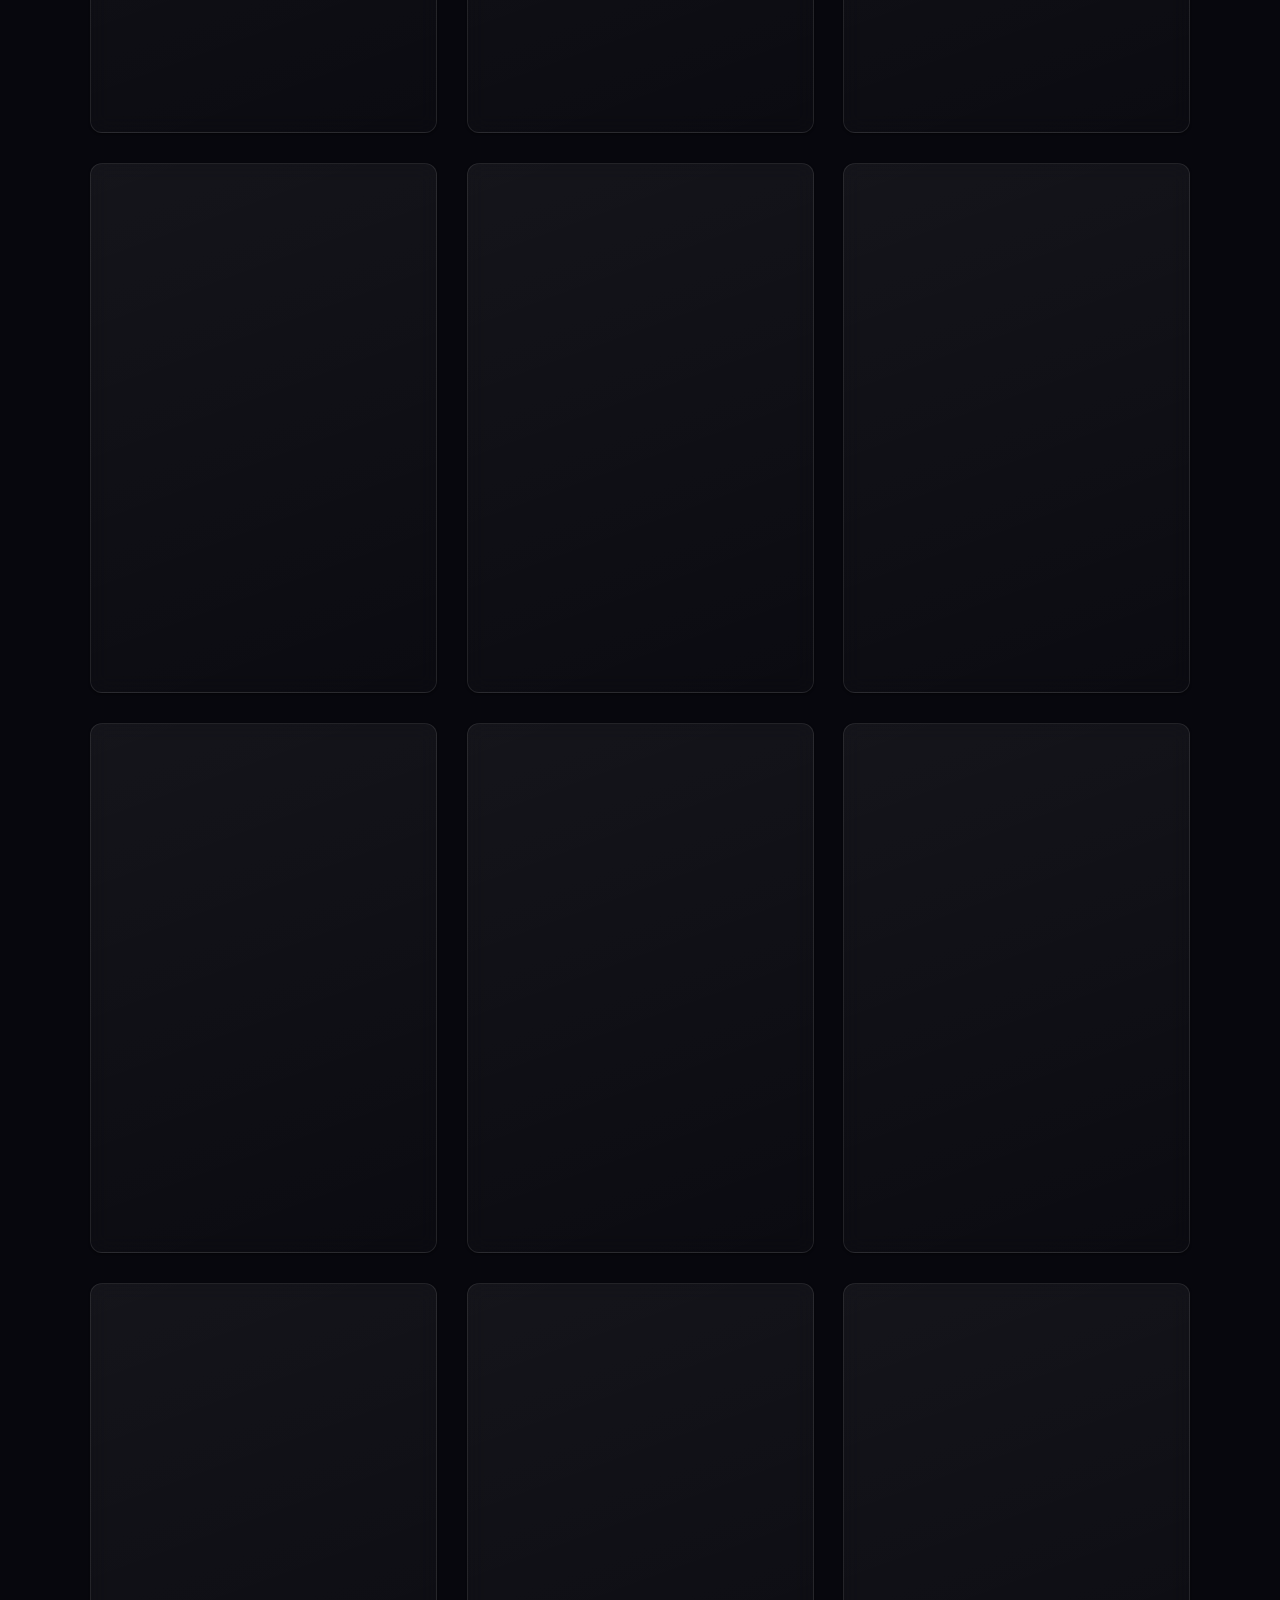
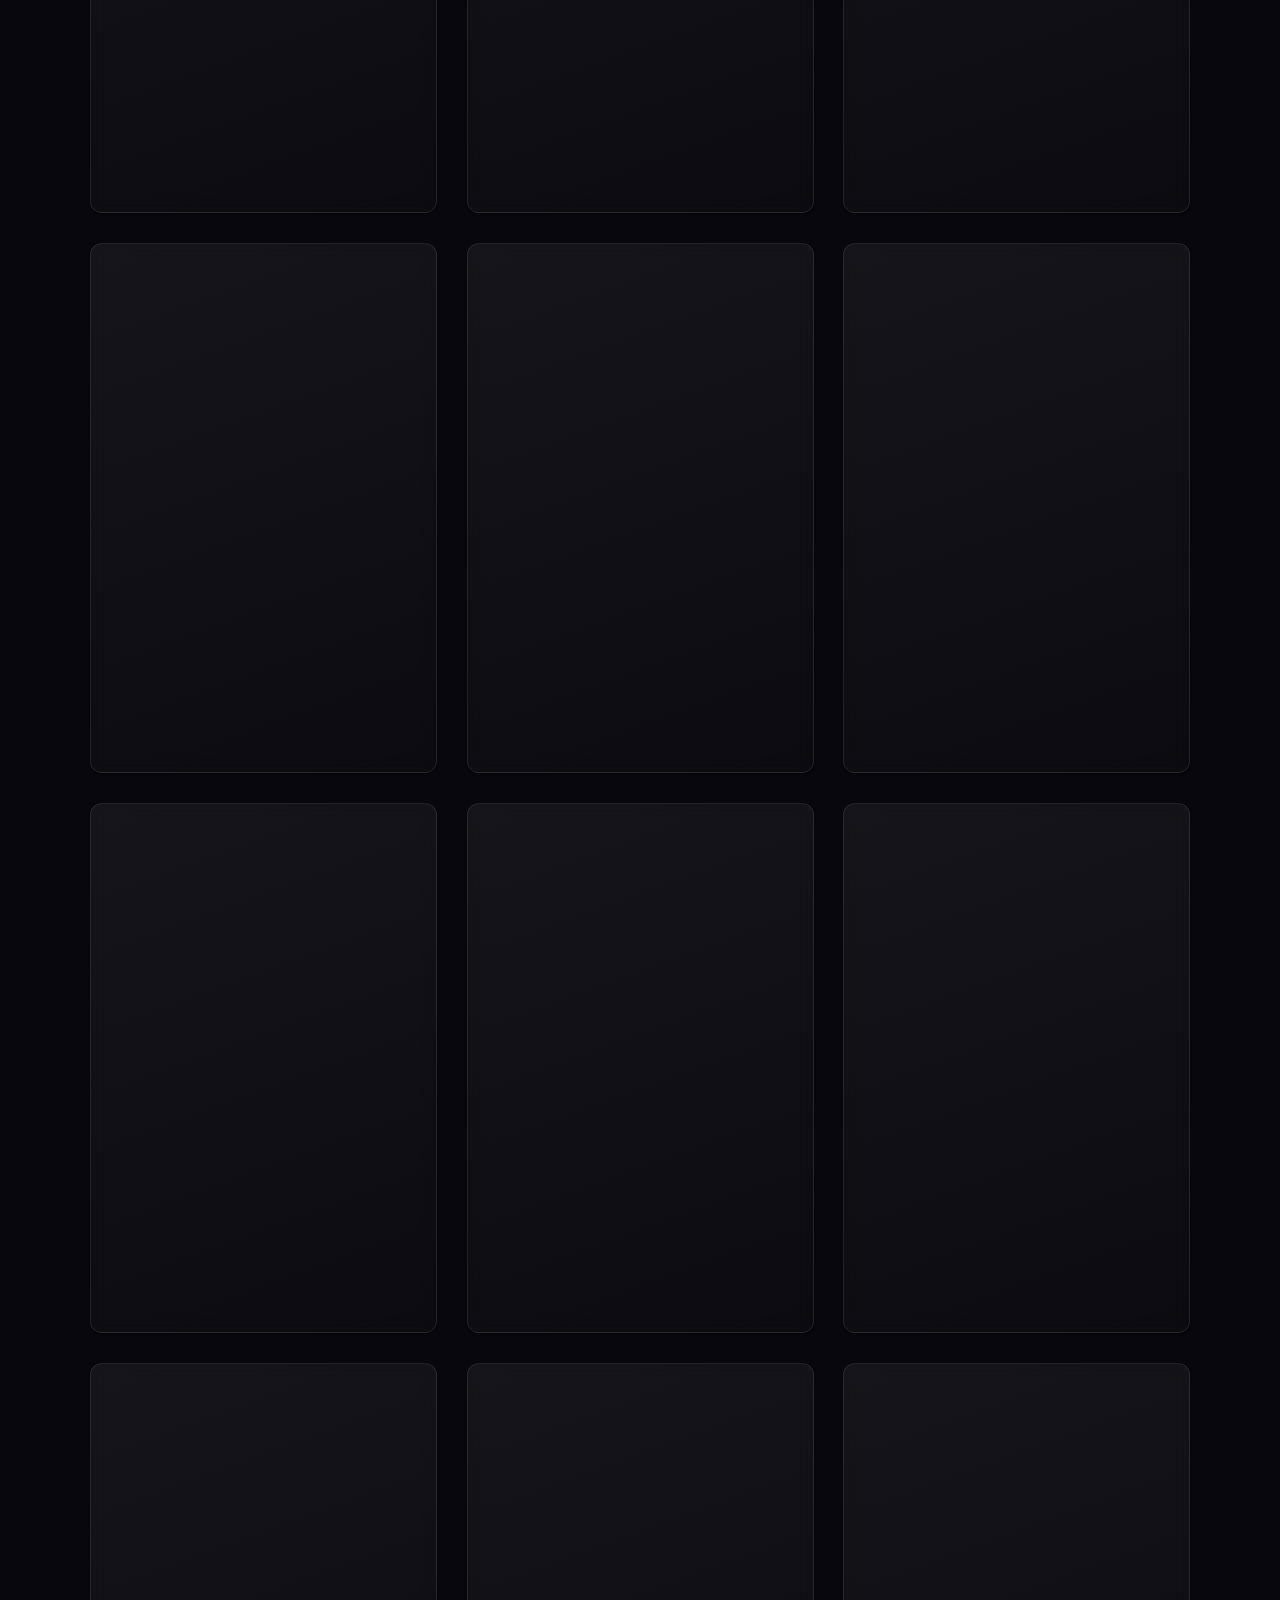
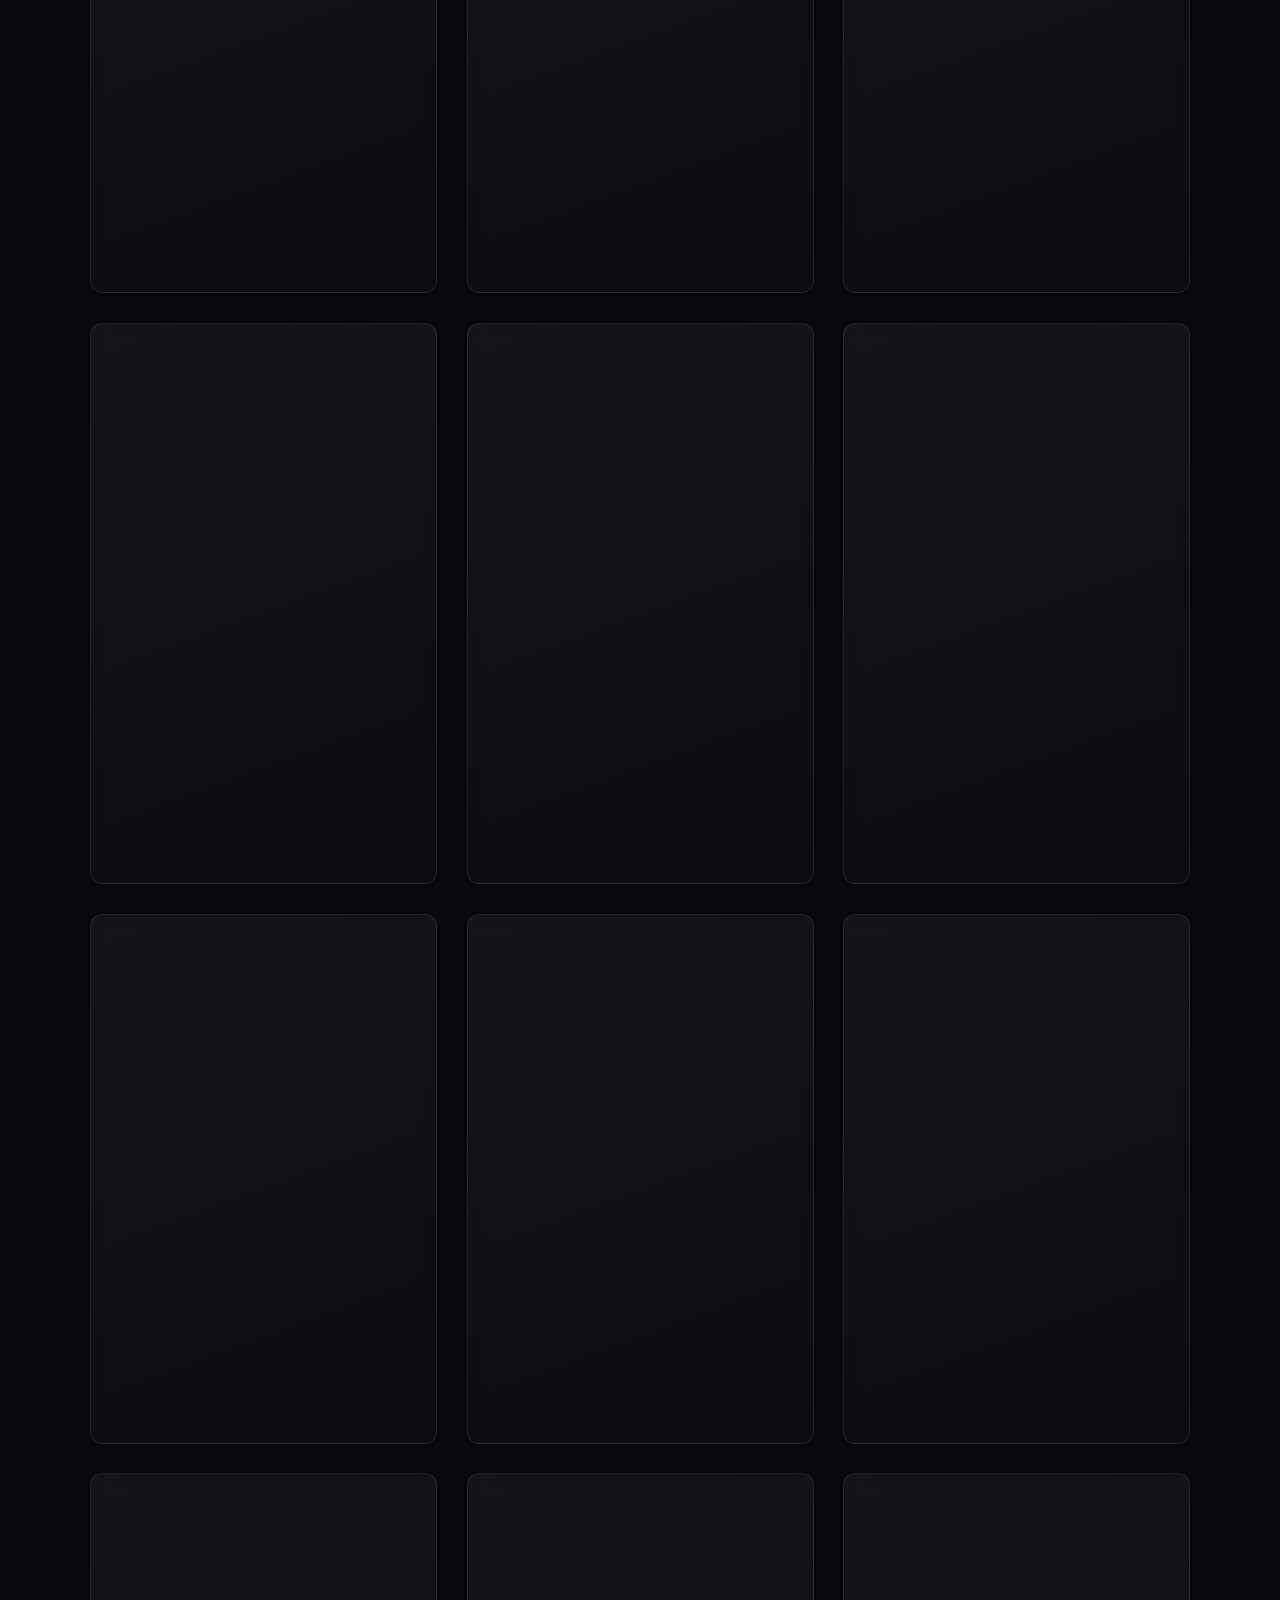
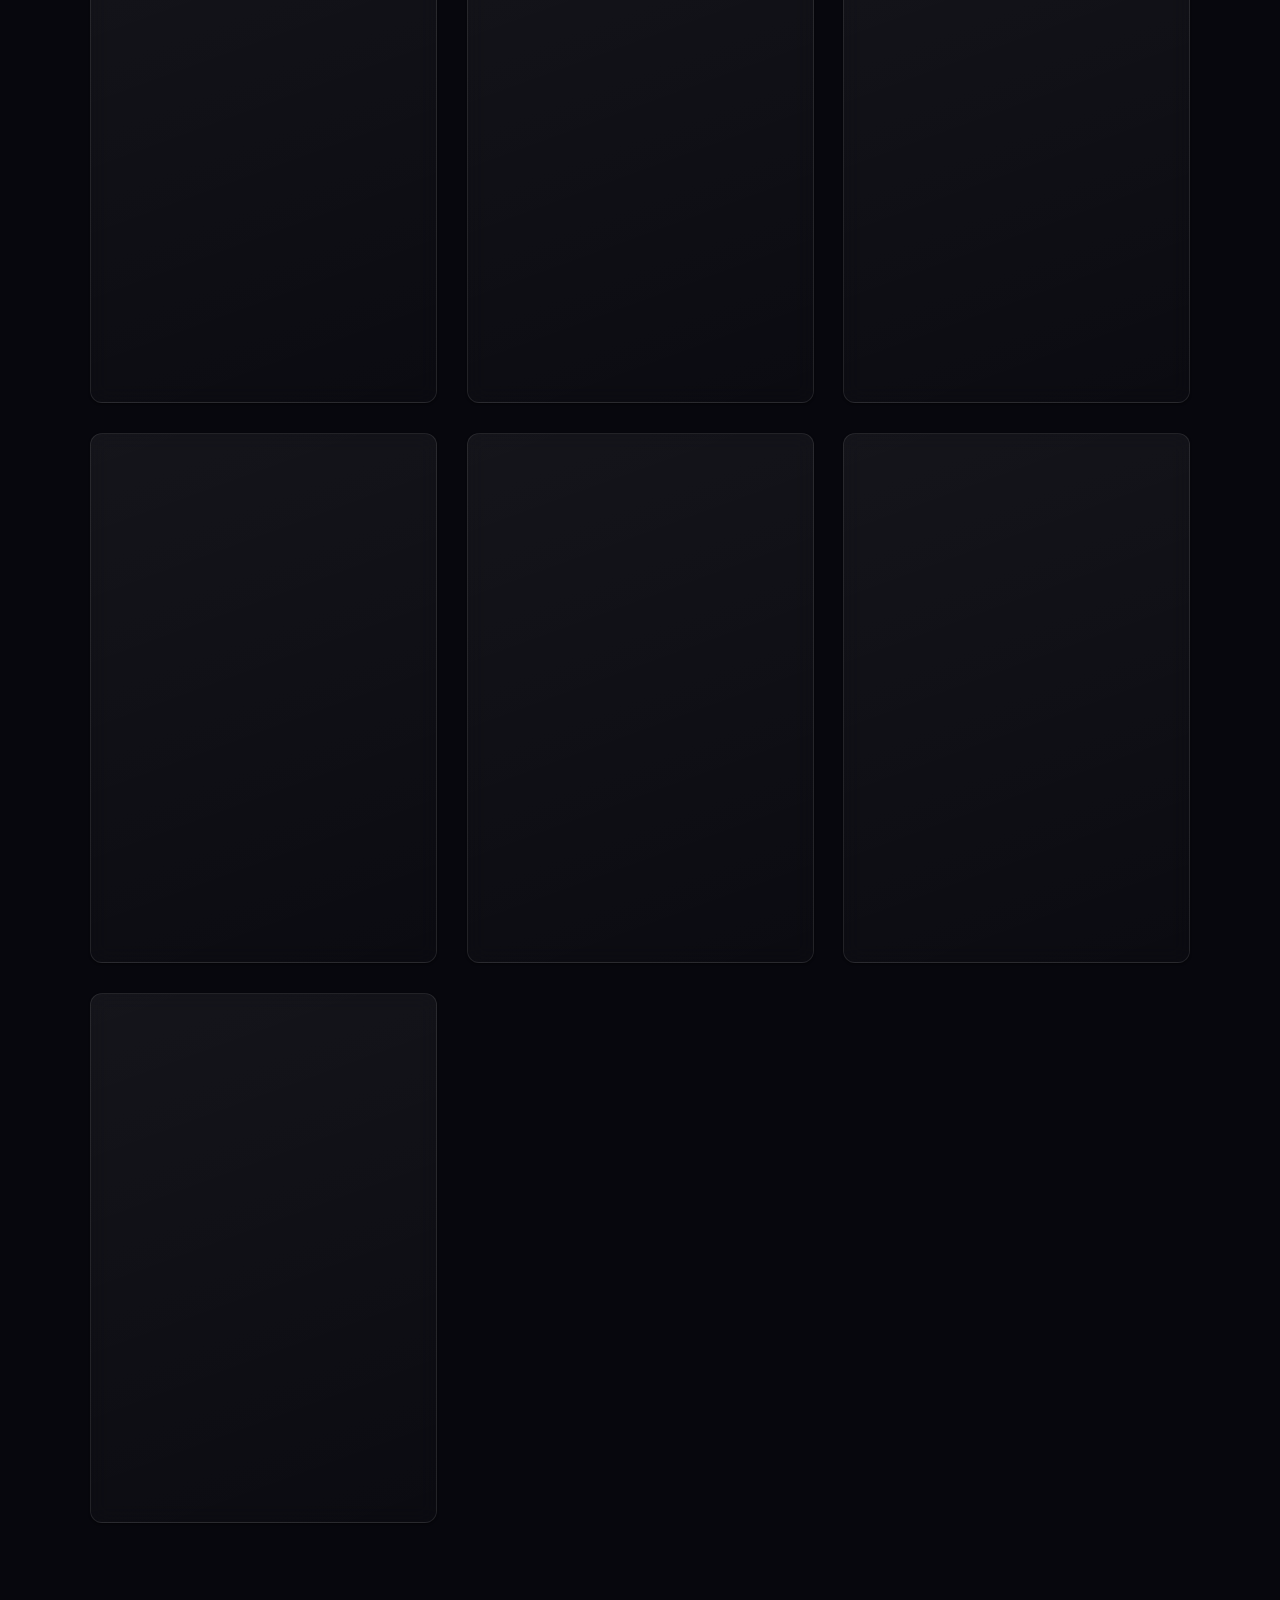
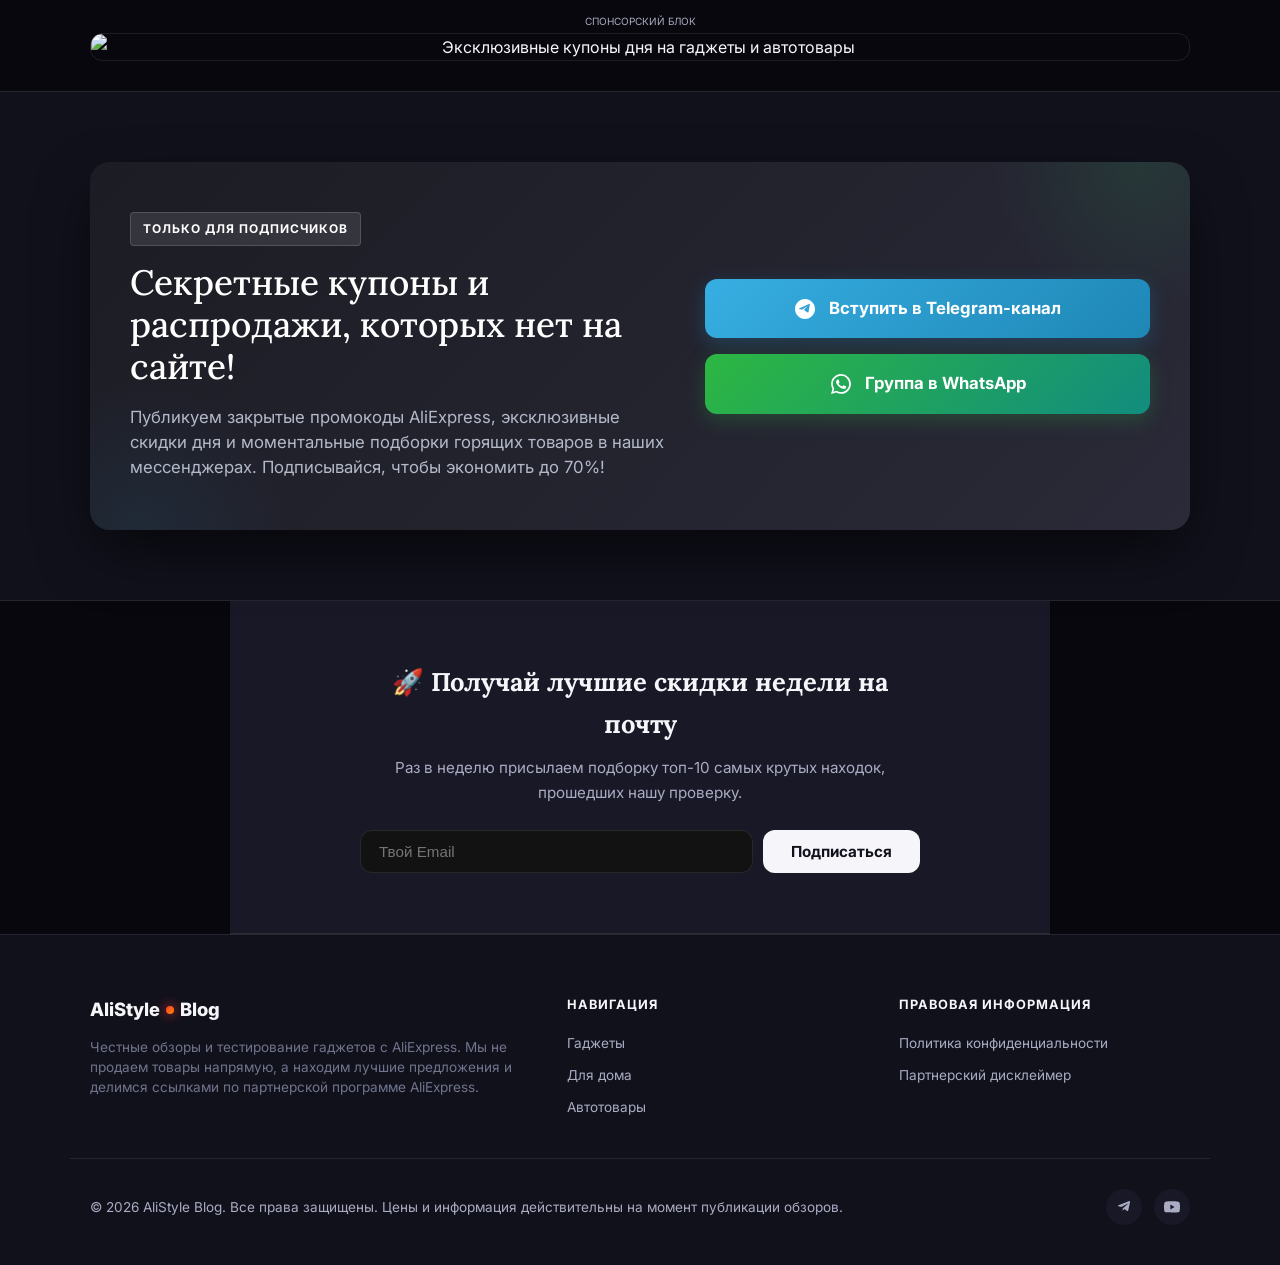
==== commit b8068053: "Implement Dark Neon design, PWA, product comparison, favorites, live suggestions, and review lightbo" ====
--- a/alistyle-blog/index.html
+++ b/alistyle-blog/index.html
@@ -5,7 +5,10 @@
     <meta name="viewport" content="width=device-width, initial-scale=1.0">
     <title data-translate="pageTitle">AliStyle Blog — Честные обзоры товаров с AliExpress</title>
     <meta name="description" content="Реальные тесты, обзоры и подборки крутых гаджетов и товаров с AliExpress. Секретные промокоды, купоны и скидки для Израиля.">
-    <meta name="theme-color" content="#FCFCFD">
+    <meta name="theme-color" content="#07070d">
+    <link rel="manifest" href="manifest.webmanifest">
+    <link rel="apple-touch-icon" href="icon-192.png">
+    <script>try{document.documentElement.setAttribute("data-theme",JSON.parse(localStorage.getItem("alistyle_theme"))||"dark")}catch(e){document.documentElement.setAttribute("data-theme","dark")}</script>
     
     <!-- Open Graph & Social Cards -->
     <meta property="og:title" content="AliStyle Blog — Честные обзоры товаров с AliExpress">
@@ -18,6 +21,7 @@
     <link rel="preconnect" href="https://fonts.googleapis.com">
     <link rel="preconnect" href="https://fonts.gstatic.com" crossorigin>
     <link rel="stylesheet" href="style.css?v=2.2">
+    <link rel="stylesheet" href="neon.css?v=1.0">
 </head>
 <body>
 
@@ -86,9 +90,7 @@
         <div class="container">
             <div class="articles-grid" id="reviews-grid">
                 <!-- Review cards will be dynamically loaded here by main.js from reviews.json -->
-                <div style="grid-column: 1/-1; text-align: center; color: var(--color-text-secondary); padding: 40px 0;">
-                    Загрузка обзоров...
-                </div>
+                <div class="nx-skel"><i class="s-img"></i><div class="s-body"><i class="s-l w40"></i><i class="s-l w90"></i><i class="s-l w60"></i></div></div><div class="nx-skel"><i class="s-img"></i><div class="s-body"><i class="s-l w40"></i><i class="s-l w90"></i><i class="s-l w60"></i></div></div><div class="nx-skel"><i class="s-img"></i><div class="s-body"><i class="s-l w40"></i><i class="s-l w90"></i><i class="s-l w60"></i></div></div><div class="nx-skel"><i class="s-img"></i><div class="s-body"><i class="s-l w40"></i><i class="s-l w90"></i><i class="s-l w60"></i></div></div><div class="nx-skel"><i class="s-img"></i><div class="s-body"><i class="s-l w40"></i><i class="s-l w90"></i><i class="s-l w60"></i></div></div><div class="nx-skel"><i class="s-img"></i><div class="s-body"><i class="s-l w40"></i><i class="s-l w90"></i><i class="s-l w60"></i></div></div>
             </div>
         </div>
     </main>
@@ -194,5 +196,6 @@
         };
     </script>
     <script src="main.js?v=2.2"></script>
+    <script src="features.js?v=1.0"></script>
 </body>
 </html>
--- a/alistyle-blog/style.css
+++ b/alistyle-blog/style.css
@@ -1663,6 +1663,16 @@
     color: var(--color-ali-red);
     letter-spacing: -0.5px;
     font-family: var(--font-sans);
+    display: inline-flex;
+    align-items: baseline;
+}
+
+.card-price-usd {
+    font-size: 0.78rem;
+    font-weight: 600;
+    color: var(--color-text-muted);
+    margin-inline-start: 4px;
+    letter-spacing: 0;
 }
 
 .card-price-local {
--- a/alistyle-blog/neon.css
+++ b/alistyle-blog/neon.css
@@ -0,0 +1,353 @@
+/*
+ * AliStyle Blog — Neon layer
+ * Loaded AFTER style.css. Dark theme is default; html[data-theme="light"] keeps the classic look.
+ */
+
+/* ---------- Dark theme tokens ---------- */
+html[data-theme="dark"] {
+    --color-bg: #07070d;
+    --color-surface: #11111c;
+    --color-surface-soft: #181826;
+    --color-border: rgba(255, 255, 255, 0.09);
+    --color-text-primary: #f5f5fa;
+    --color-text-secondary: #a9acc2;
+    --color-text-muted: #70748c;
+    --color-discount-bg: rgba(255, 59, 48, 0.16);
+    --shadow-sm: 0 1px 2px rgba(0, 0, 0, .5);
+    --shadow-md: 0 8px 30px rgba(0, 0, 0, .35);
+    --shadow-lg: 0 16px 40px -8px rgba(0, 0, 0, .6);
+    --shadow-xl: 0 24px 60px -10px rgba(0, 0, 0, .7);
+    --shadow-cta: 0 8px 28px rgba(255, 59, 48, .45);
+    --neon-cyan: #22d3ee;
+    --neon-violet: #8b5cf6;
+    color-scheme: dark;
+}
+
+html[data-theme="light"] {
+    --neon-cyan: #0891b2;
+    --neon-violet: #7c3aed;
+}
+
+/* Animated ambient background (dark only) */
+html[data-theme="dark"] body {
+    background:
+        radial-gradient(900px 500px at 10% -5%, rgba(255, 59, 48, .16), transparent 60%),
+        radial-gradient(800px 500px at 95% 5%, rgba(139, 92, 246, .14), transparent 60%),
+        radial-gradient(700px 500px at 50% 110%, rgba(34, 211, 238, .08), transparent 60%),
+        var(--color-bg);
+    background-attachment: fixed;
+}
+
+/* ---------- Header ---------- */
+html[data-theme="dark"] .header {
+    background-color: rgba(10, 10, 18, .72);
+    border-bottom-color: var(--color-border);
+}
+html[data-theme="dark"] .search-input { background: rgba(255, 255, 255, .06); color: var(--color-text-primary); border-color: transparent; }
+html[data-theme="dark"] .search-input:focus { background: rgba(255, 255, 255, .1); border-color: var(--color-ali-red); box-shadow: 0 0 0 3px rgba(255, 59, 48, .2); }
+html[data-theme="dark"] .nav-link.active { color: #fff; }
+.logo-dot { box-shadow: 0 0 12px var(--color-ali-red); }
+
+.nx-icon-btn {
+    position: relative;
+    width: 38px; height: 38px;
+    border-radius: 50%;
+    border: 1px solid var(--color-border);
+    background: transparent;
+    color: var(--color-text-primary);
+    display: inline-flex; align-items: center; justify-content: center;
+    cursor: pointer;
+    transition: transform .2s, background .2s, box-shadow .2s;
+    flex-shrink: 0;
+}
+.nx-icon-btn:hover { transform: translateY(-2px); background: rgba(255, 59, 48, .12); box-shadow: 0 6px 18px rgba(255, 59, 48, .25); }
+.nx-icon-btn svg { width: 18px; height: 18px; fill: none; stroke: currentColor; stroke-width: 2; stroke-linecap: round; stroke-linejoin: round; }
+.nx-icon-btn.active svg { fill: var(--color-ali-red); stroke: var(--color-ali-red); }
+.nx-badge {
+    position: absolute; top: -4px; inset-inline-end: -4px;
+    min-width: 18px; height: 18px; padding: 0 5px;
+    border-radius: 9px; background: var(--color-ali-gradient); color: #fff;
+    font-size: 11px; font-weight: 800; line-height: 18px; text-align: center;
+}
+.nx-badge:empty { display: none; }
+.theme-sun { display: none; }
+html[data-theme="dark"] .theme-sun { display: block; }
+html[data-theme="dark"] .theme-moon { display: none; }
+html[data-theme="dark"] .lang-btn { border-color: var(--color-border) !important; }
+
+/* ---------- Hero ---------- */
+.hero { position: relative; overflow: hidden; }
+html[data-theme="dark"] .hero { background: transparent; }
+.hero::before, .hero::after {
+    content: ""; position: absolute; border-radius: 50%; filter: blur(80px);
+    pointer-events: none; opacity: .55; animation: nx-float 14s ease-in-out infinite;
+}
+.hero::before { width: 380px; height: 380px; background: #ff3b30; top: -140px; inset-inline-start: 8%; }
+.hero::after { width: 340px; height: 340px; background: #8b5cf6; bottom: -160px; inset-inline-end: 8%; animation-delay: -7s; }
+html[data-theme="light"] .hero::before, html[data-theme="light"] .hero::after { opacity: .18; }
+.hero-content { position: relative; z-index: 1; }
+@keyframes nx-float { 0%, 100% { transform: translate(0, 0) scale(1); } 50% { transform: translate(40px, 30px) scale(1.12); } }
+
+html[data-theme="dark"] .hero-title {
+    font-family: var(--font-sans);
+    font-weight: 800;
+    letter-spacing: -1.5px;
+    background: linear-gradient(120deg, #fff 20%, #ffb199 55%, #ff6a3d 100%);
+    -webkit-background-clip: text; background-clip: text; color: transparent;
+}
+html[data-theme="dark"] .hero-tag { background: rgba(255, 59, 48, .14); border: 1px solid rgba(255, 59, 48, .35); color: #ff7a70; }
+.hero-cta { box-shadow: 0 0 0 0 rgba(255, 59, 48, .5); animation: nx-pulse 2.6s infinite; }
+@keyframes nx-pulse { 0% { box-shadow: 0 0 0 0 rgba(255, 59, 48, .45); } 70% { box-shadow: 0 0 0 16px rgba(255, 59, 48, 0); } 100% { box-shadow: 0 0 0 0 rgba(255, 59, 48, 0); } }
+
+/* ---------- Filter bar ---------- */
+html[data-theme="dark"] .filter-bar { background: rgba(10, 10, 18, .72); border-color: var(--color-border); backdrop-filter: blur(16px); -webkit-backdrop-filter: blur(16px); }
+html[data-theme="dark"] .filter-btn { background: rgba(255, 255, 255, .05); color: var(--color-text-secondary); border-color: transparent; }
+html[data-theme="dark"] .filter-btn:hover { background: rgba(255, 255, 255, .1); color: #fff; }
+html[data-theme="dark"] .filter-btn.active { background: var(--color-ali-gradient); color: #fff; box-shadow: 0 6px 20px rgba(255, 59, 48, .35); }
+html[data-theme="dark"] .filter-count { background: rgba(255, 255, 255, .12); }
+
+/* ---------- Cards ---------- */
+.article-card {
+    position: relative;
+    transition: transform .35s cubic-bezier(.2, .8, .2, 1), box-shadow .35s, border-color .35s;
+}
+html[data-theme="dark"] .article-card {
+    background: linear-gradient(160deg, rgba(255, 255, 255, .06), rgba(255, 255, 255, .02));
+    border: 1px solid var(--color-border);
+    backdrop-filter: blur(10px); -webkit-backdrop-filter: blur(10px);
+}
+.article-card:hover { transform: translateY(-6px); }
+html[data-theme="dark"] .article-card:hover {
+    border-color: rgba(255, 90, 60, .55);
+    box-shadow: 0 18px 50px -12px rgba(255, 59, 48, .35), 0 0 0 1px rgba(255, 90, 60, .25);
+}
+.article-img-wrapper { overflow: hidden; position: relative; }
+.article-img { transition: transform .6s cubic-bezier(.2, .8, .2, 1); }
+.article-card:hover .article-img { transform: scale(1.06); }
+html[data-theme="dark"] .article-title a { color: var(--color-text-primary); }
+html[data-theme="dark"] .card-price-ali { text-shadow: 0 0 18px rgba(255, 59, 48, .45); }
+html[data-theme="dark"] .card-price-usd { color: var(--neon-cyan); }
+
+.card-actions {
+    position: absolute; top: 10px; inset-inline-end: 10px; z-index: 3;
+    display: flex; flex-direction: column; gap: 8px;
+}
+.card-act-btn {
+    width: 36px; height: 36px; border-radius: 50%; border: 0; cursor: pointer;
+    display: flex; align-items: center; justify-content: center;
+    background: rgba(10, 10, 18, .6); color: #fff;
+    backdrop-filter: blur(8px); -webkit-backdrop-filter: blur(8px);
+    transition: transform .2s, background .2s;
+}
+.card-act-btn:hover { transform: scale(1.12); background: rgba(10, 10, 18, .85); }
+.card-act-btn svg { width: 17px; height: 17px; fill: none; stroke: currentColor; stroke-width: 2; stroke-linecap: round; stroke-linejoin: round; }
+.card-act-btn.fav.on svg { fill: #ff3b30; stroke: #ff3b30; }
+.card-act-btn.cmp.on { background: var(--neon-cyan); color: #04202a; }
+.card-act-btn.pop svg { animation: nx-pop .4s; }
+@keyframes nx-pop { 0% { transform: scale(1); } 40% { transform: scale(1.5); } 100% { transform: scale(1); } }
+
+/* Scroll reveal */
+.nx-reveal { opacity: 0; transform: translateY(26px); transition: opacity .6s ease, transform .6s cubic-bezier(.2, .8, .2, 1); }
+.nx-reveal.nx-in { opacity: 1; transform: none; }
+.nx-hidden { display: none !important; }
+
+/* Skeletons */
+.nx-skel { border-radius: var(--border-radius-lg); overflow: hidden; border: 1px solid var(--color-border); background: var(--color-surface); }
+.nx-skel i { display: block; background: linear-gradient(90deg, rgba(128, 128, 150, .12) 25%, rgba(128, 128, 150, .24) 50%, rgba(128, 128, 150, .12) 75%); background-size: 200% 100%; animation: nx-shimmer 1.3s infinite linear; }
+.nx-skel .s-img { height: 215px; }
+.nx-skel .s-body { padding: 20px; display: grid; gap: 12px; }
+.nx-skel .s-l { height: 14px; border-radius: 7px; }
+.nx-skel .s-l.w60 { width: 60%; } .nx-skel .s-l.w90 { width: 90%; } .nx-skel .s-l.w40 { width: 40%; height: 22px; }
+@keyframes nx-shimmer { to { background-position: -200% 0; } }
+
+/* ---------- Toolbar (sort / price / favorites) ---------- */
+.nx-toolbar {
+    display: flex; flex-wrap: wrap; align-items: center; gap: 12px 18px;
+    padding: 14px 18px; margin-bottom: 26px;
+    border: 1px solid var(--color-border); border-radius: 16px;
+    background: var(--color-surface);
+}
+html[data-theme="dark"] .nx-toolbar { background: rgba(255, 255, 255, .04); backdrop-filter: blur(12px); -webkit-backdrop-filter: blur(12px); }
+.nx-tb-group { display: flex; align-items: center; gap: 10px; font-size: 13px; color: var(--color-text-secondary); font-weight: 600; }
+.nx-select {
+    background: var(--color-surface-soft); color: var(--color-text-primary);
+    border: 1px solid var(--color-border); border-radius: 10px; padding: 8px 12px; font: inherit; font-size: 13px; cursor: pointer;
+}
+.nx-range { accent-color: #ff3b30; width: 150px; }
+.nx-range-val { min-width: 62px; color: var(--color-text-primary); font-weight: 800; font-variant-numeric: tabular-nums; }
+.nx-chip {
+    border: 1px solid var(--color-border); background: transparent; color: var(--color-text-primary);
+    border-radius: 999px; padding: 8px 14px; font-size: 13px; font-weight: 700; cursor: pointer; transition: all .2s;
+}
+.nx-chip:hover { border-color: #ff3b30; }
+.nx-chip.on { background: var(--color-ali-gradient); border-color: transparent; color: #fff; }
+.nx-tb-count { margin-inline-start: auto; font-size: 13px; color: var(--color-text-muted); }
+
+/* ---------- Hot strip ---------- */
+.nx-hot { margin-bottom: 30px; }
+.nx-hot-title { font-size: 1.15rem; font-weight: 800; margin-bottom: 14px; display: flex; align-items: center; gap: 8px; }
+.nx-hot-row { display: flex; gap: 14px; overflow-x: auto; padding: 4px 2px 14px; scroll-snap-type: x proximity; scrollbar-width: thin; }
+.nx-hot-item {
+    flex: 0 0 250px; scroll-snap-align: start; display: flex; gap: 12px; align-items: center;
+    padding: 10px; border-radius: 14px; border: 1px solid var(--color-border); background: var(--color-surface);
+    transition: transform .25s, border-color .25s, box-shadow .25s;
+}
+html[data-theme="dark"] .nx-hot-item { background: rgba(255, 255, 255, .04); }
+.nx-hot-item:hover { transform: translateY(-3px); border-color: rgba(255, 90, 60, .6); box-shadow: 0 10px 30px -10px rgba(255, 59, 48, .4); }
+.nx-hot-item img { width: 64px; height: 64px; object-fit: cover; border-radius: 10px; flex-shrink: 0; }
+.nx-hot-meta { min-width: 0; }
+.nx-hot-name { font-size: 13px; font-weight: 700; line-height: 1.3; display: -webkit-box; -webkit-line-clamp: 2; -webkit-box-orient: vertical; overflow: hidden; }
+.nx-hot-price { margin-top: 4px; font-weight: 800; color: var(--color-ali-red); font-size: 15px; }
+.nx-hot-save { font-size: 11px; font-weight: 800; color: #10b981; margin-inline-start: 6px; }
+
+/* ---------- Search suggestions ---------- */
+.search-container { position: relative; }
+.nx-suggest {
+    position: absolute; top: calc(100% + 10px); inset-inline-end: 0; width: 340px; max-width: 86vw;
+    background: var(--color-surface); border: 1px solid var(--color-border); border-radius: 14px;
+    box-shadow: var(--shadow-xl); overflow: hidden; z-index: 120; display: none;
+}
+html[data-theme="dark"] .nx-suggest { background: #14141f; }
+.nx-suggest.open { display: block; }
+.nx-suggest a { display: flex; gap: 12px; align-items: center; padding: 10px 14px; transition: background .15s; }
+.nx-suggest a:hover, .nx-suggest a.hl { background: rgba(255, 59, 48, .1); }
+.nx-suggest img { width: 40px; height: 40px; border-radius: 8px; object-fit: cover; }
+.nx-suggest span { font-size: 13px; font-weight: 600; line-height: 1.3; display: -webkit-box; -webkit-line-clamp: 2; -webkit-box-orient: vertical; overflow: hidden; }
+.nx-suggest small { color: var(--color-ali-red); font-weight: 800; margin-inline-start: auto; white-space: nowrap; }
+
+/* ---------- Compare bar & modal ---------- */
+.nx-cmp-bar {
+    position: fixed; left: 50%; bottom: 22px; transform: translate(-50%, 140%);
+    z-index: 130; display: flex; align-items: center; gap: 14px; padding: 12px 16px 12px 20px;
+    background: #14141f; color: #fff; border: 1px solid rgba(34, 211, 238, .5); border-radius: 999px;
+    box-shadow: 0 14px 40px rgba(0, 0, 0, .5), 0 0 24px rgba(34, 211, 238, .25);
+    transition: transform .4s cubic-bezier(.2, .8, .2, 1);
+}
+.nx-cmp-bar.show { transform: translate(-50%, 0); }
+.nx-cmp-bar b { color: var(--neon-cyan); }
+.nx-btn {
+    border: 0; cursor: pointer; font: inherit; font-weight: 800; font-size: 13px; color: #fff;
+    background: var(--color-ali-gradient); padding: 9px 18px; border-radius: 999px; transition: transform .2s, box-shadow .2s;
+}
+.nx-btn:hover { transform: translateY(-1px); box-shadow: var(--shadow-cta); }
+.nx-btn.ghost { background: transparent; border: 1px solid rgba(255, 255, 255, .25); }
+
+.nx-modal { position: fixed; inset: 0; z-index: 200; display: none; align-items: center; justify-content: center; padding: 20px; background: rgba(4, 4, 10, .78); backdrop-filter: blur(6px); -webkit-backdrop-filter: blur(6px); }
+.nx-modal.open { display: flex; animation: nx-fade .25s; }
+@keyframes nx-fade { from { opacity: 0; } }
+.nx-modal-card { width: min(980px, 100%); max-height: 88vh; overflow: auto; background: var(--color-surface); border: 1px solid var(--color-border); border-radius: 20px; padding: 26px; box-shadow: var(--shadow-xl); }
+html[data-theme="dark"] .nx-modal-card { background: #10101a; }
+.nx-modal-head { display: flex; align-items: center; justify-content: space-between; margin-bottom: 18px; }
+.nx-modal-head h3 { font-size: 1.3rem; font-weight: 800; }
+.nx-table { width: 100%; border-collapse: collapse; font-size: 14px; }
+.nx-table th, .nx-table td { padding: 12px 10px; border-bottom: 1px solid var(--color-border); text-align: start; vertical-align: top; }
+.nx-table th { color: var(--color-text-muted); font-weight: 700; width: 130px; font-size: 12px; text-transform: uppercase; letter-spacing: .5px; }
+.nx-table img { width: 120px; height: 120px; object-fit: cover; border-radius: 12px; }
+.nx-table .best { color: #10b981; font-weight: 800; }
+.nx-table ul { padding-inline-start: 16px; display: grid; gap: 4px; }
+.nx-table .big { font-size: 1.15rem; font-weight: 800; color: var(--color-ali-red); }
+.nx-table .sub { color: var(--neon-cyan); font-size: 12px; font-weight: 700; }
+
+/* ---------- Floating messenger buttons ---------- */
+.nx-fab { position: fixed; inset-inline-end: 18px; bottom: 22px; z-index: 110; display: flex; flex-direction: column; gap: 12px; }
+body.has-sticky .nx-fab { bottom: 96px; }
+.nx-fab a {
+    width: 52px; height: 52px; border-radius: 50%; display: flex; align-items: center; justify-content: center;
+    color: #fff; box-shadow: 0 10px 26px rgba(0, 0, 0, .35); transition: transform .25s; position: relative;
+}
+.nx-fab a:hover { transform: scale(1.1) translateY(-2px); }
+.nx-fab a svg { width: 26px; height: 26px; fill: currentColor; }
+.nx-fab .tg { background: var(--color-telegram-gradient); }
+.nx-fab .wa { background: var(--color-whatsapp-gradient); }
+.nx-fab .tg::after { content: ""; position: absolute; inset: 0; border-radius: 50%; border: 2px solid #37aee2; animation: nx-ring 2.4s infinite; }
+@keyframes nx-ring { 0% { transform: scale(1); opacity: .8; } 100% { transform: scale(1.6); opacity: 0; } }
+
+/* ---------- Reading progress ---------- */
+.nx-progress { position: fixed; top: 0; inset-inline-start: 0; height: 3px; width: 0; z-index: 300; background: linear-gradient(90deg, #ff3b30, #ff9500, #22d3ee); box-shadow: 0 0 10px rgba(255, 90, 60, .7); }
+
+/* ---------- Review page ---------- */
+html[data-theme="dark"] .fast-buy-card,
+html[data-theme="dark"] .fast-buy-box { background: rgba(255, 255, 255, .04) !important; border-color: var(--color-border) !important; }
+html[data-theme="dark"] .fast-buy-prices-wrap { background: rgba(255, 255, 255, .05); border-color: var(--color-border); }
+html[data-theme="dark"] .coupon-code,
+html[data-theme="dark"] .coupon-copy-btn { background: rgba(255, 255, 255, .08); color: #fff; border-color: var(--color-border); }
+html[data-theme="dark"] .mobile-sticky-cta { background: rgba(14, 14, 24, .94); border-top-color: var(--color-border); }
+html[data-theme="dark"] .fast-buy-savings-val { background: rgba(16, 185, 129, .18); color: #34d399; }
+html[data-theme="dark"] .usd-hint { color: var(--neon-cyan) !important; }
+html[data-theme="dark"] table { color: var(--color-text-primary); }
+html[data-theme="dark"] th, html[data-theme="dark"] td { border-color: var(--color-border) !important; }
+html[data-theme="dark"] th { background: rgba(255, 255, 255, .05) !important; }
+html[data-theme="dark"] blockquote, html[data-theme="dark"] pre, html[data-theme="dark"] code { background: rgba(255, 255, 255, .06); }
+
+.nx-vote, .nx-feedback { margin: 36px 0; padding: 24px; border-radius: 18px; border: 1px solid var(--color-border); background: var(--color-surface); }
+html[data-theme="dark"] .nx-vote, html[data-theme="dark"] .nx-feedback { background: rgba(255, 255, 255, .04); }
+.nx-vote h3, .nx-feedback h3 { font-size: 1.1rem; font-weight: 800; margin-bottom: 14px; }
+.nx-vote-btns { display: flex; gap: 12px; flex-wrap: wrap; }
+.nx-vote-btn { flex: 1 1 140px; padding: 14px; border-radius: 14px; border: 1.5px solid var(--color-border); background: transparent; color: var(--color-text-primary); font: inherit; font-weight: 800; font-size: 15px; cursor: pointer; transition: all .25s; }
+.nx-vote-btn:hover { transform: translateY(-2px); }
+.nx-vote-btn.up:hover, .nx-vote-btn.up.on { background: rgba(16, 185, 129, .16); border-color: #10b981; color: #34d399; }
+.nx-vote-btn.down:hover, .nx-vote-btn.down.on { background: rgba(255, 59, 48, .16); border-color: #ff3b30; color: #ff6b61; }
+.nx-vote-note { margin-top: 12px; font-size: 13px; color: var(--color-text-muted); min-height: 18px; }
+.nx-form { display: grid; gap: 12px; }
+.nx-form input, .nx-form textarea, .nx-form select { width: 100%; padding: 12px 14px; border-radius: 12px; border: 1px solid var(--color-border); background: var(--color-surface-soft); color: var(--color-text-primary); font: inherit; font-size: 14px; }
+.nx-form input:focus, .nx-form textarea:focus, .nx-form select:focus { outline: none; border-color: #ff3b30; box-shadow: 0 0 0 3px rgba(255, 59, 48, .18); }
+.nx-form .row { display: grid; grid-template-columns: 1fr 140px; gap: 12px; }
+.nx-stars { display: flex; gap: 4px; flex-direction: row-reverse; justify-content: flex-end; }
+.nx-stars input { display: none; }
+.nx-stars label { font-size: 28px; cursor: pointer; color: var(--color-text-muted); transition: color .15s, transform .15s; line-height: 1; }
+.nx-stars label:hover, .nx-stars label:hover ~ label, .nx-stars input:checked ~ label { color: #ffcc00; }
+.nx-stars label:hover { transform: scale(1.2); }
+
+/* ---------- Image Lightbox ---------- */
+.nx-lightbox {
+    position: fixed; inset: 0; z-index: 500; display: flex; align-items: center; justify-content: center;
+    background: rgba(5, 5, 12, 0.94); backdrop-filter: blur(14px); -webkit-backdrop-filter: blur(14px);
+    animation: nx-fade 0.2s ease;
+}
+.nx-lightbox-img {
+    max-width: 90vw; max-height: 85vh; object-fit: contain; border-radius: 16px;
+    box-shadow: 0 25px 70px rgba(0, 0, 0, 0.85), 0 0 40px rgba(255, 59, 48, 0.25);
+    user-select: none; -webkit-user-select: none;
+}
+.nx-lightbox-close {
+    position: absolute; top: 22px; inset-inline-end: 22px; width: 44px; height: 44px;
+    border-radius: 50%; border: 1px solid rgba(255, 255, 255, 0.2); background: rgba(20, 20, 32, 0.7);
+    color: #fff; font-size: 20px; display: flex; align-items: center; justify-content: center; cursor: pointer;
+    transition: transform 0.2s, background 0.2s;
+}
+.nx-lightbox-close:hover { transform: scale(1.1); background: rgba(255, 59, 48, 0.85); }
+.nx-lightbox-nav {
+    position: absolute; top: 50%; transform: translateY(-50%); width: 48px; height: 48px;
+    border-radius: 50%; border: 1px solid rgba(255, 255, 255, 0.2); background: rgba(20, 20, 32, 0.7);
+    color: #fff; font-size: 22px; display: flex; align-items: center; justify-content: center; cursor: pointer;
+    transition: transform 0.2s, background 0.2s;
+}
+.nx-lightbox-nav:hover { transform: translateY(-50%) scale(1.1); background: var(--color-ali-gradient); }
+.nx-lightbox-prev { inset-inline-start: 24px; }
+.nx-lightbox-next { inset-inline-end: 24px; }
+.nx-lightbox-counter {
+    position: absolute; bottom: 22px; left: 50%; transform: translateX(-50%);
+    padding: 6px 16px; border-radius: 20px; background: rgba(20, 20, 32, 0.8);
+    color: #fff; font-size: 13px; font-weight: 700; border: 1px solid rgba(255, 255, 255, 0.15);
+}
+
+/* Fast-buy main image zoom cursor */
+.fast-buy-image { cursor: zoom-in; transition: transform 0.25s ease, opacity 0.15s ease; }
+.fast-buy-image:hover { transform: scale(1.02); }
+
+
+@media (max-width: 768px) {
+    .nx-toolbar { padding: 12px; gap: 10px; }
+    .nx-range { width: 110px; }
+    .nx-tb-count { width: 100%; margin: 0; }
+    .nx-table th { width: 80px; }
+    .nx-table img { width: 80px; height: 80px; }
+    .nx-modal-card { padding: 16px; }
+    .nx-cmp-bar { width: calc(100% - 24px); justify-content: space-between; }
+    .nx-form .row { grid-template-columns: 1fr; }
+}
+
+@media (prefers-reduced-motion: reduce) {
+    *, *::before, *::after { animation: none !important; transition-duration: .01ms !important; }
+    .nx-reveal { opacity: 1; transform: none; }
+}
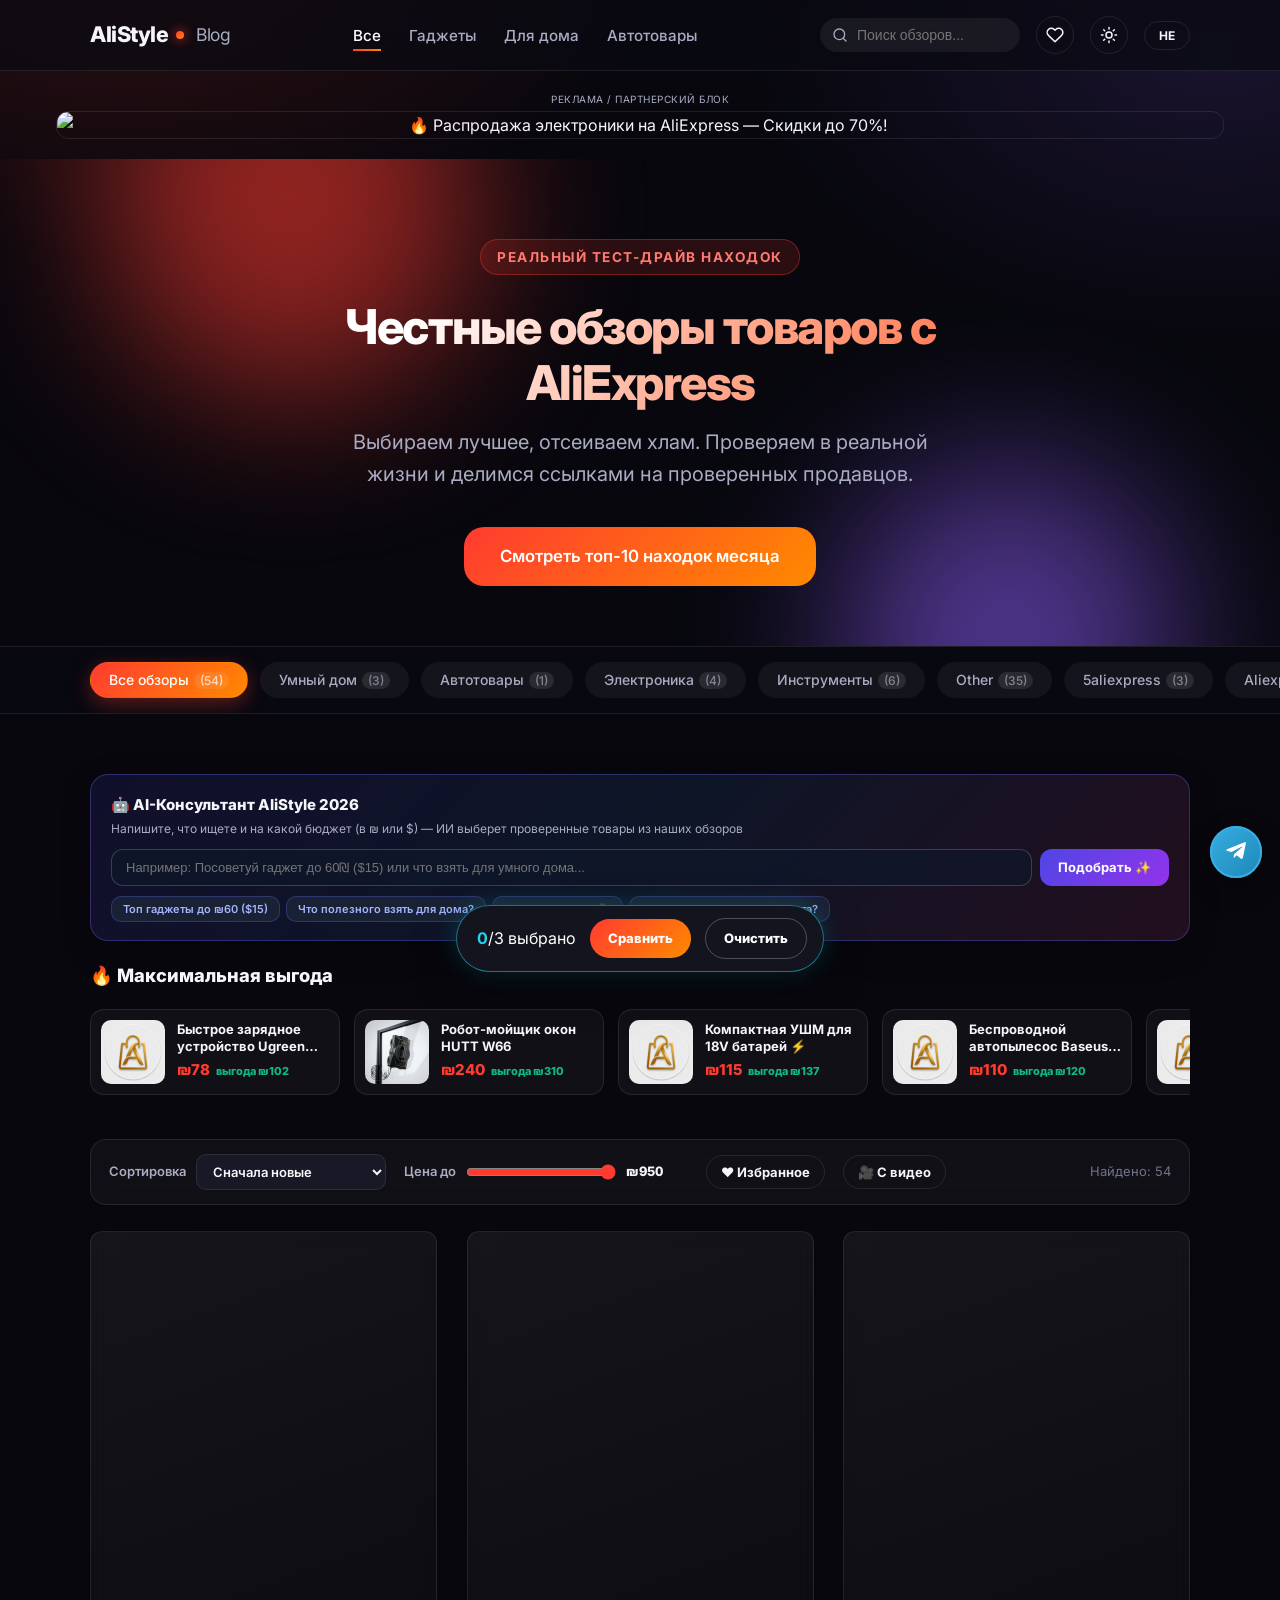
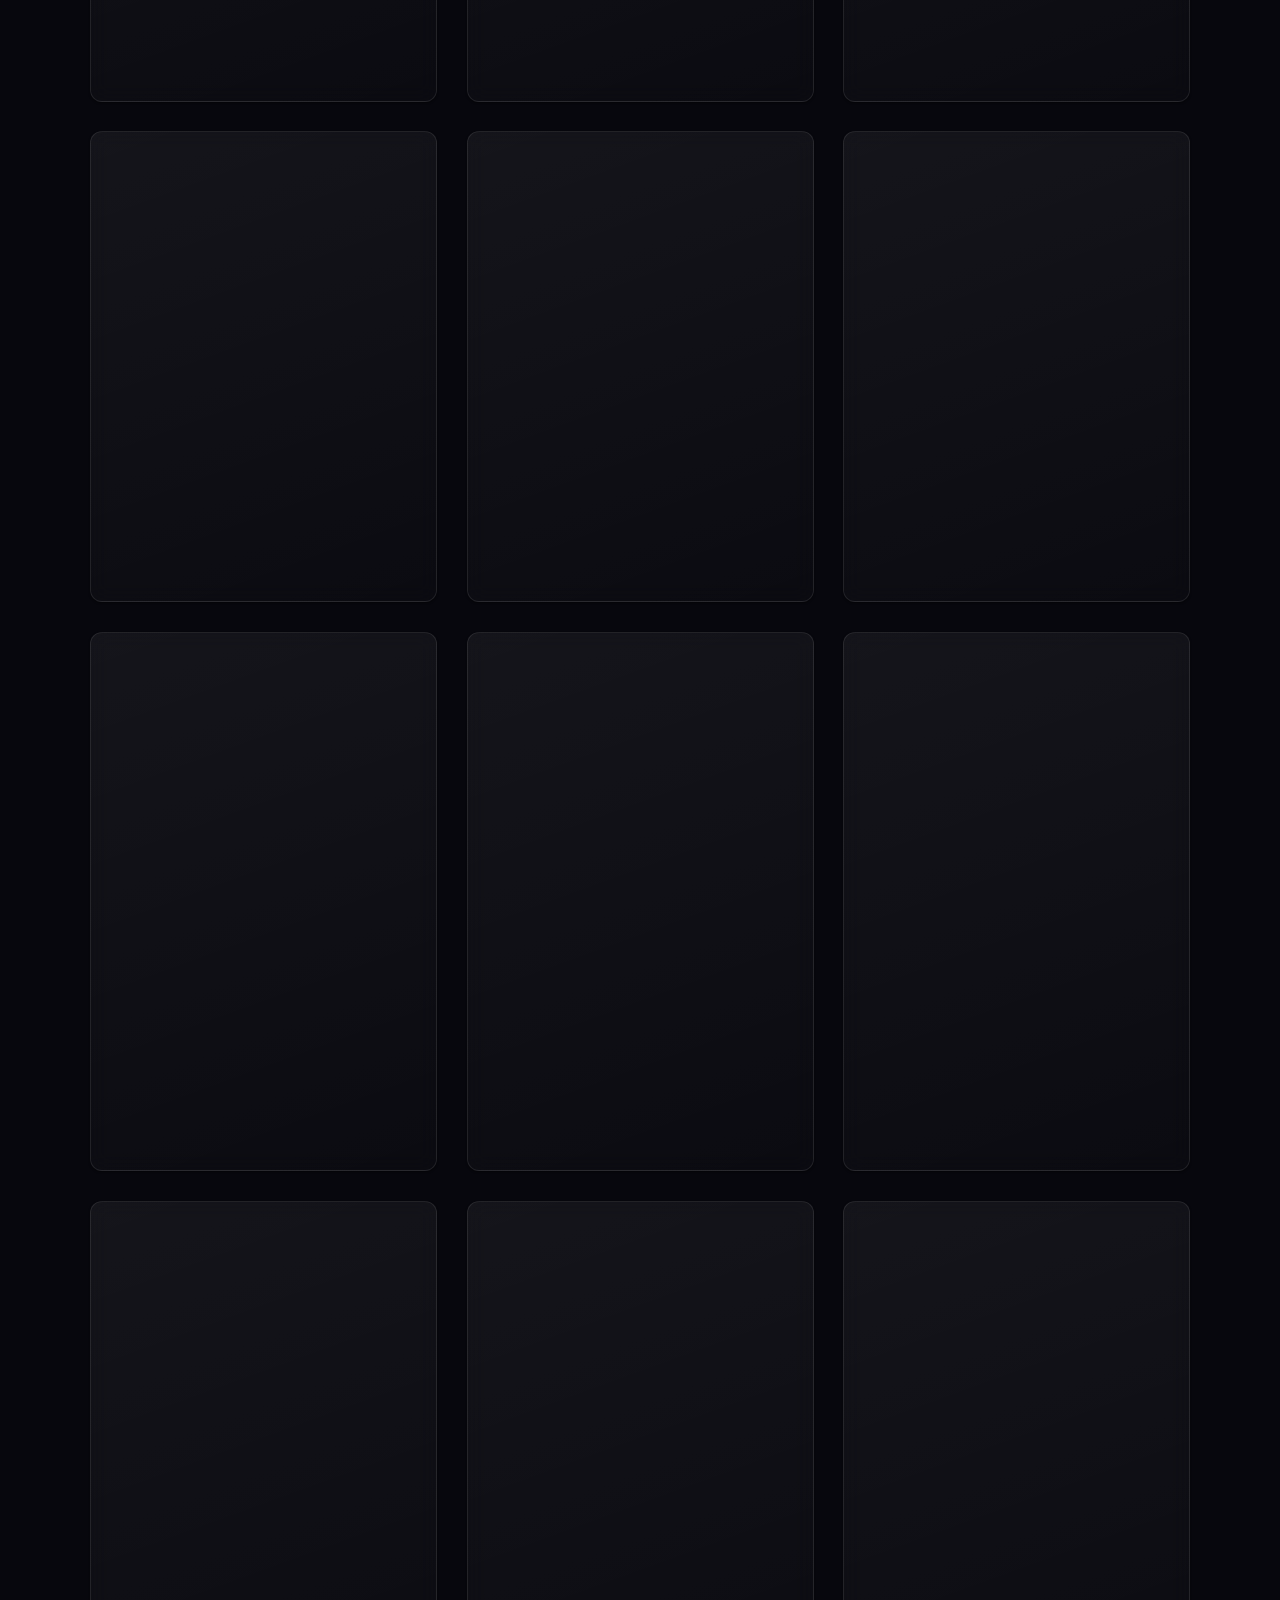
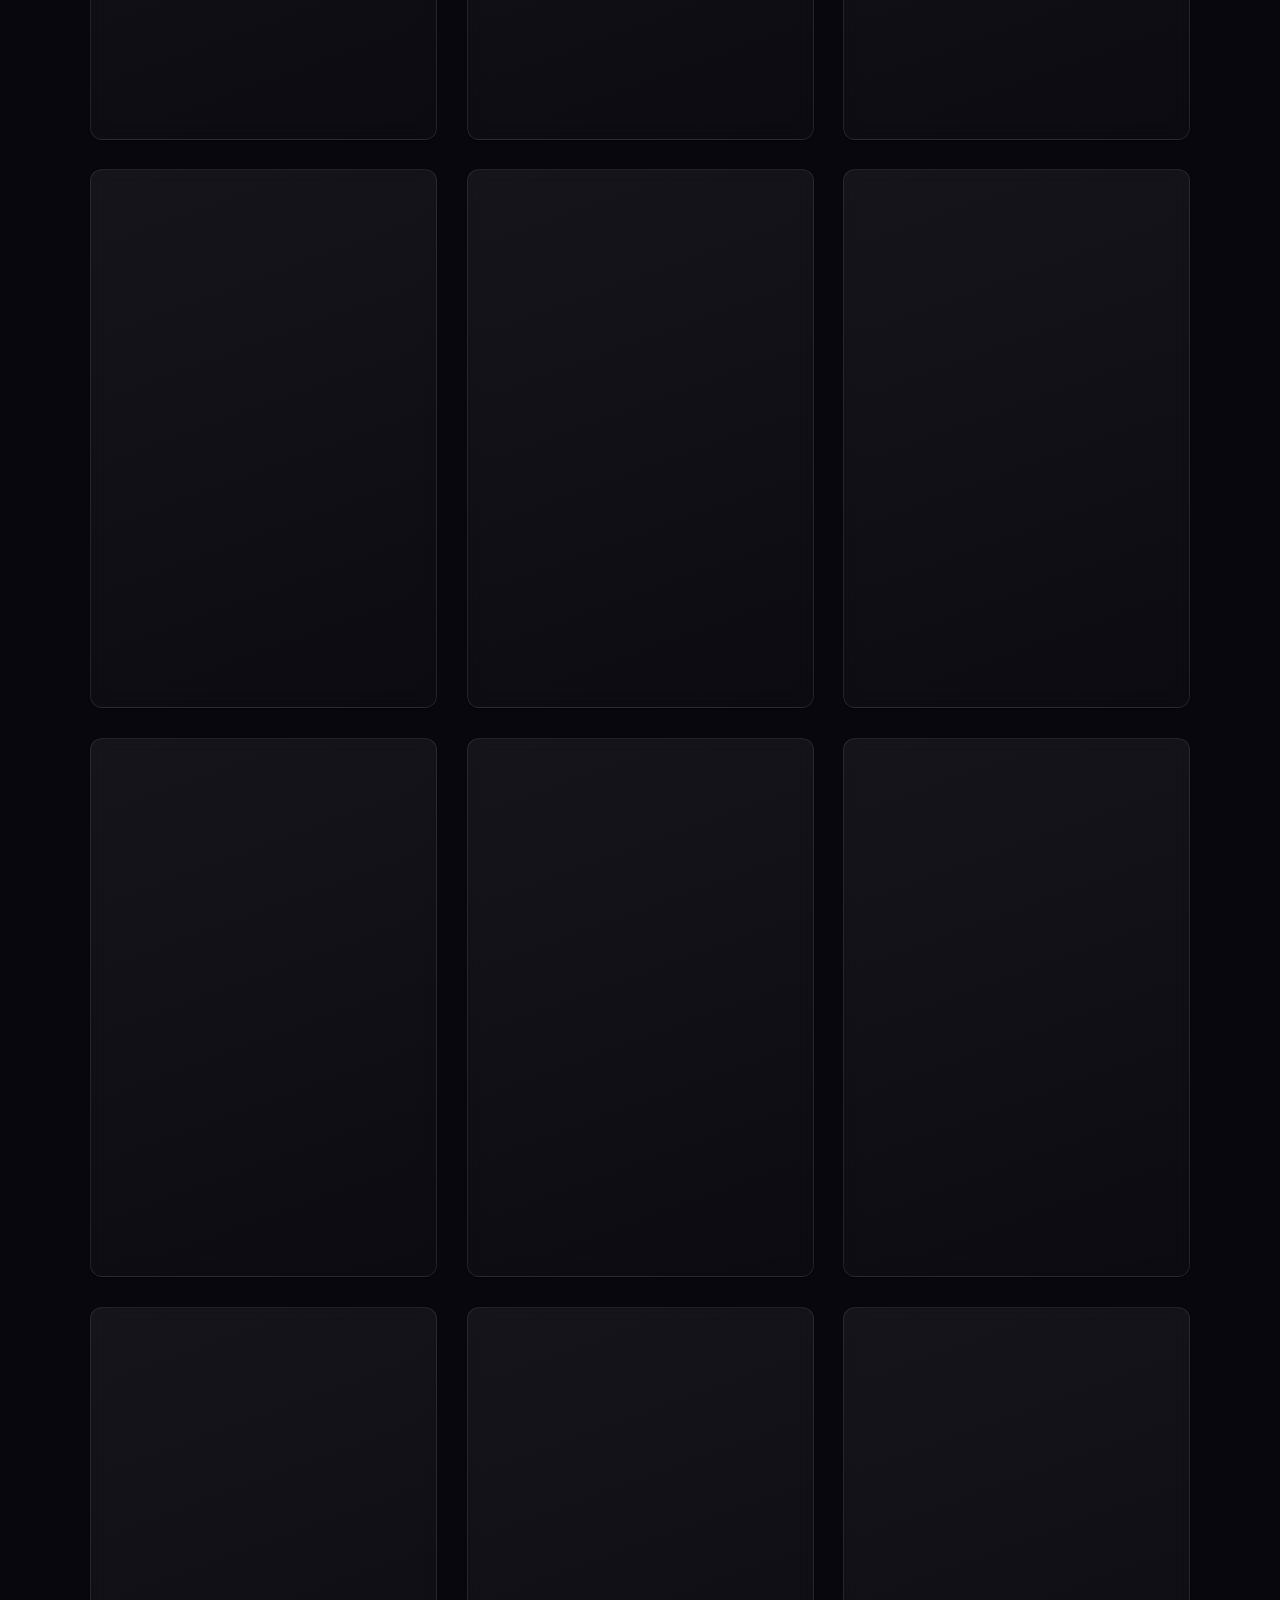
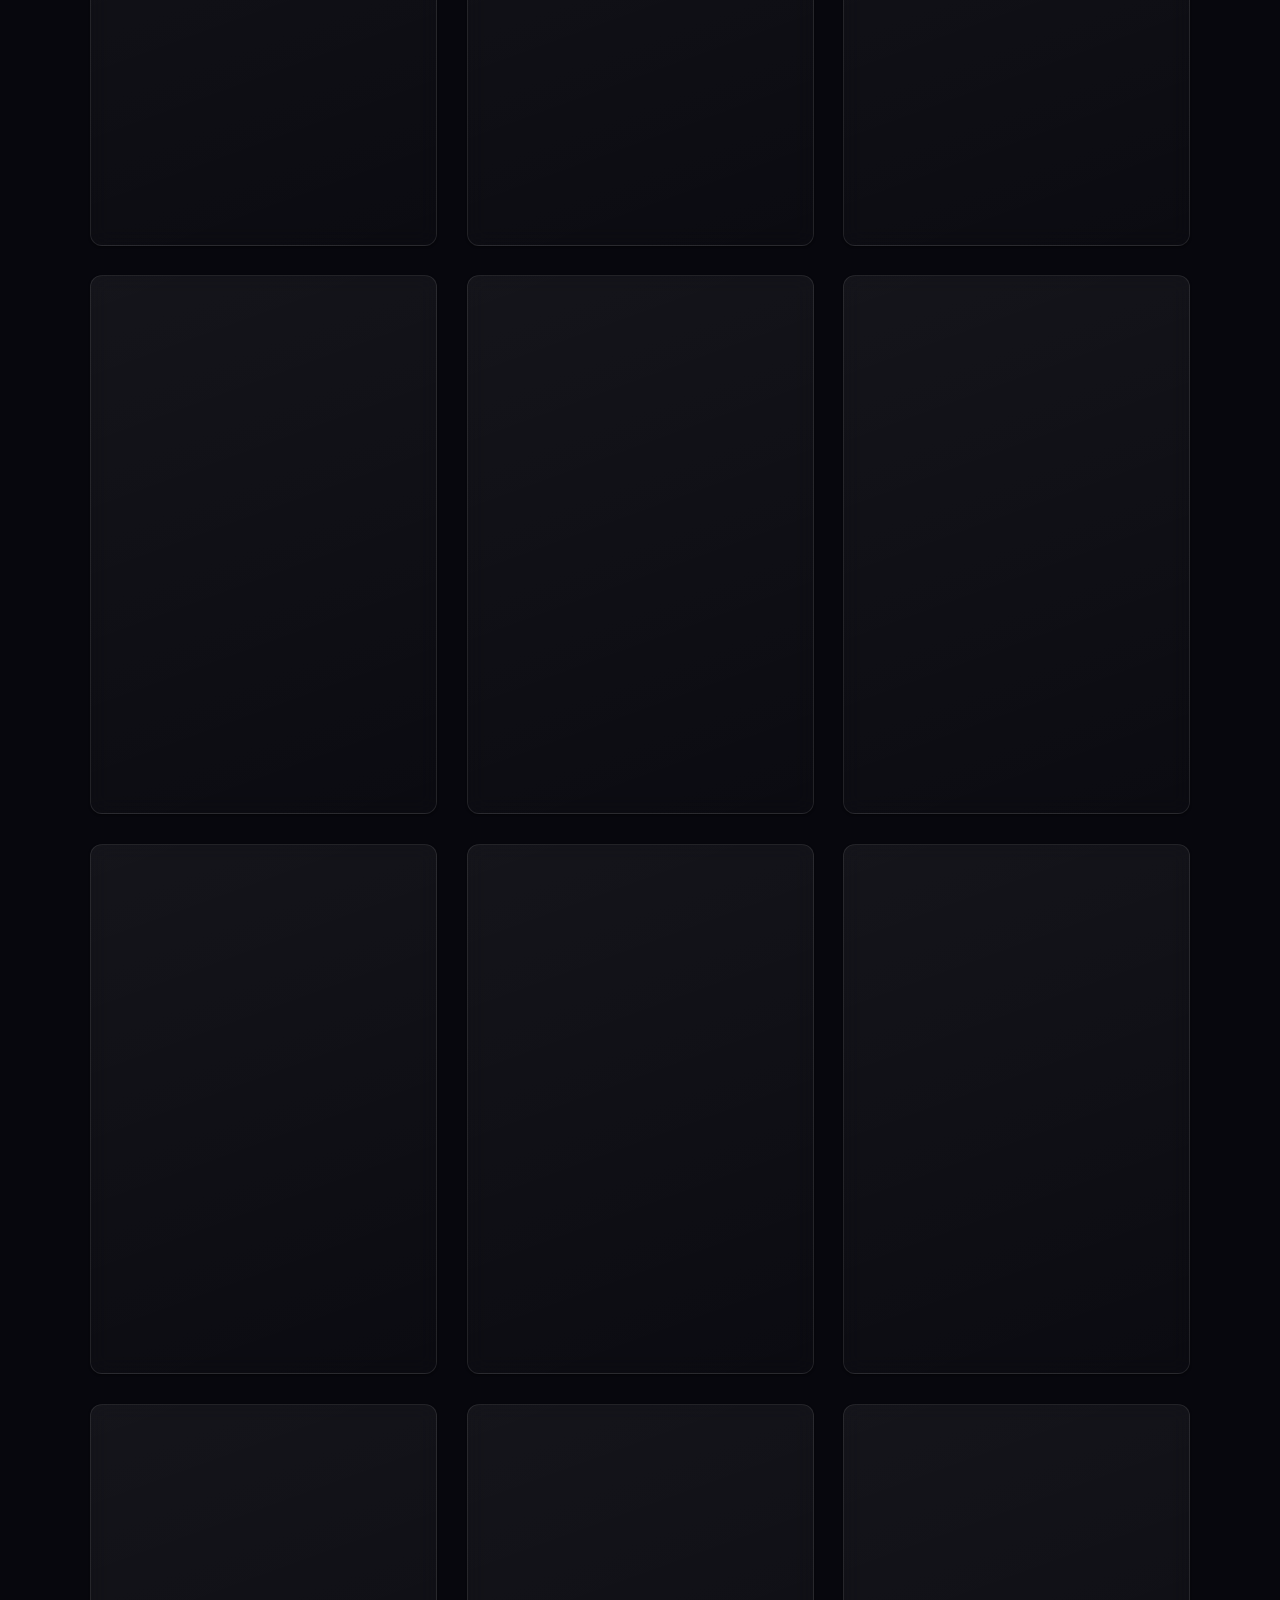
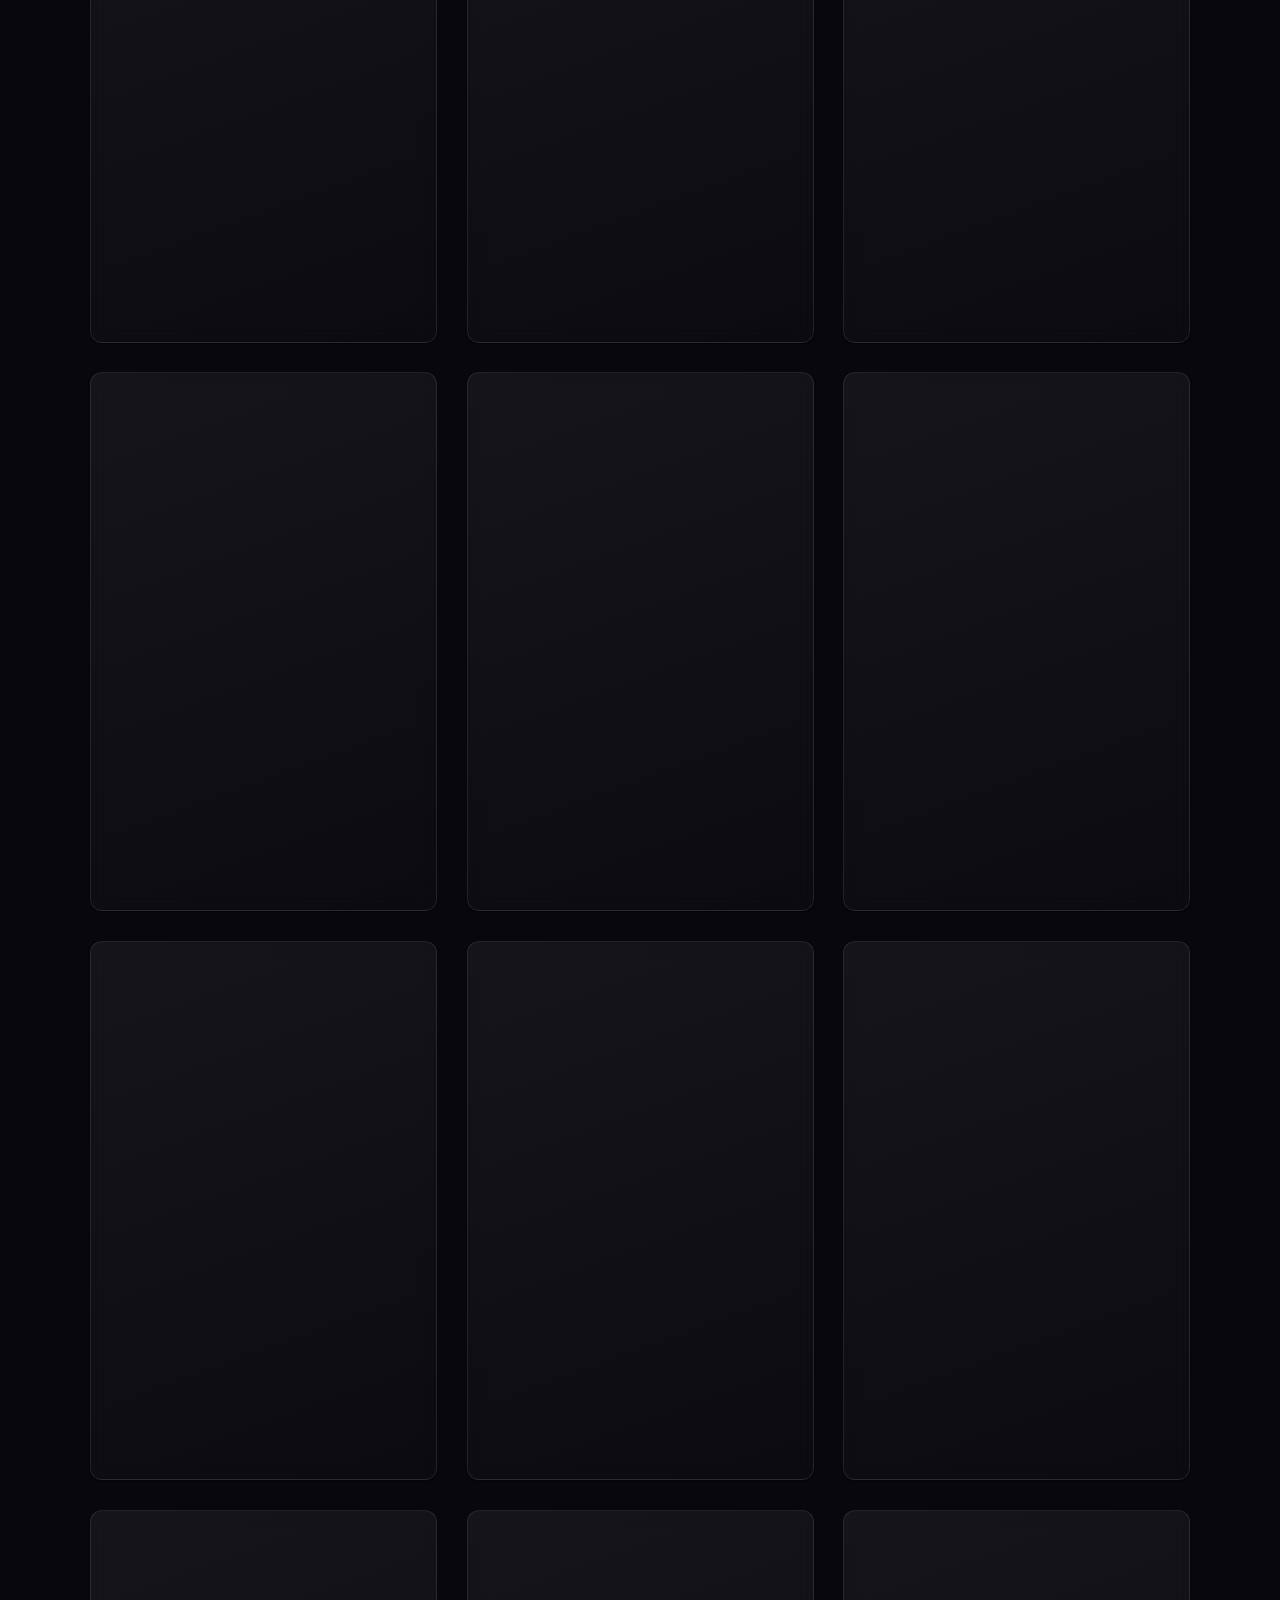
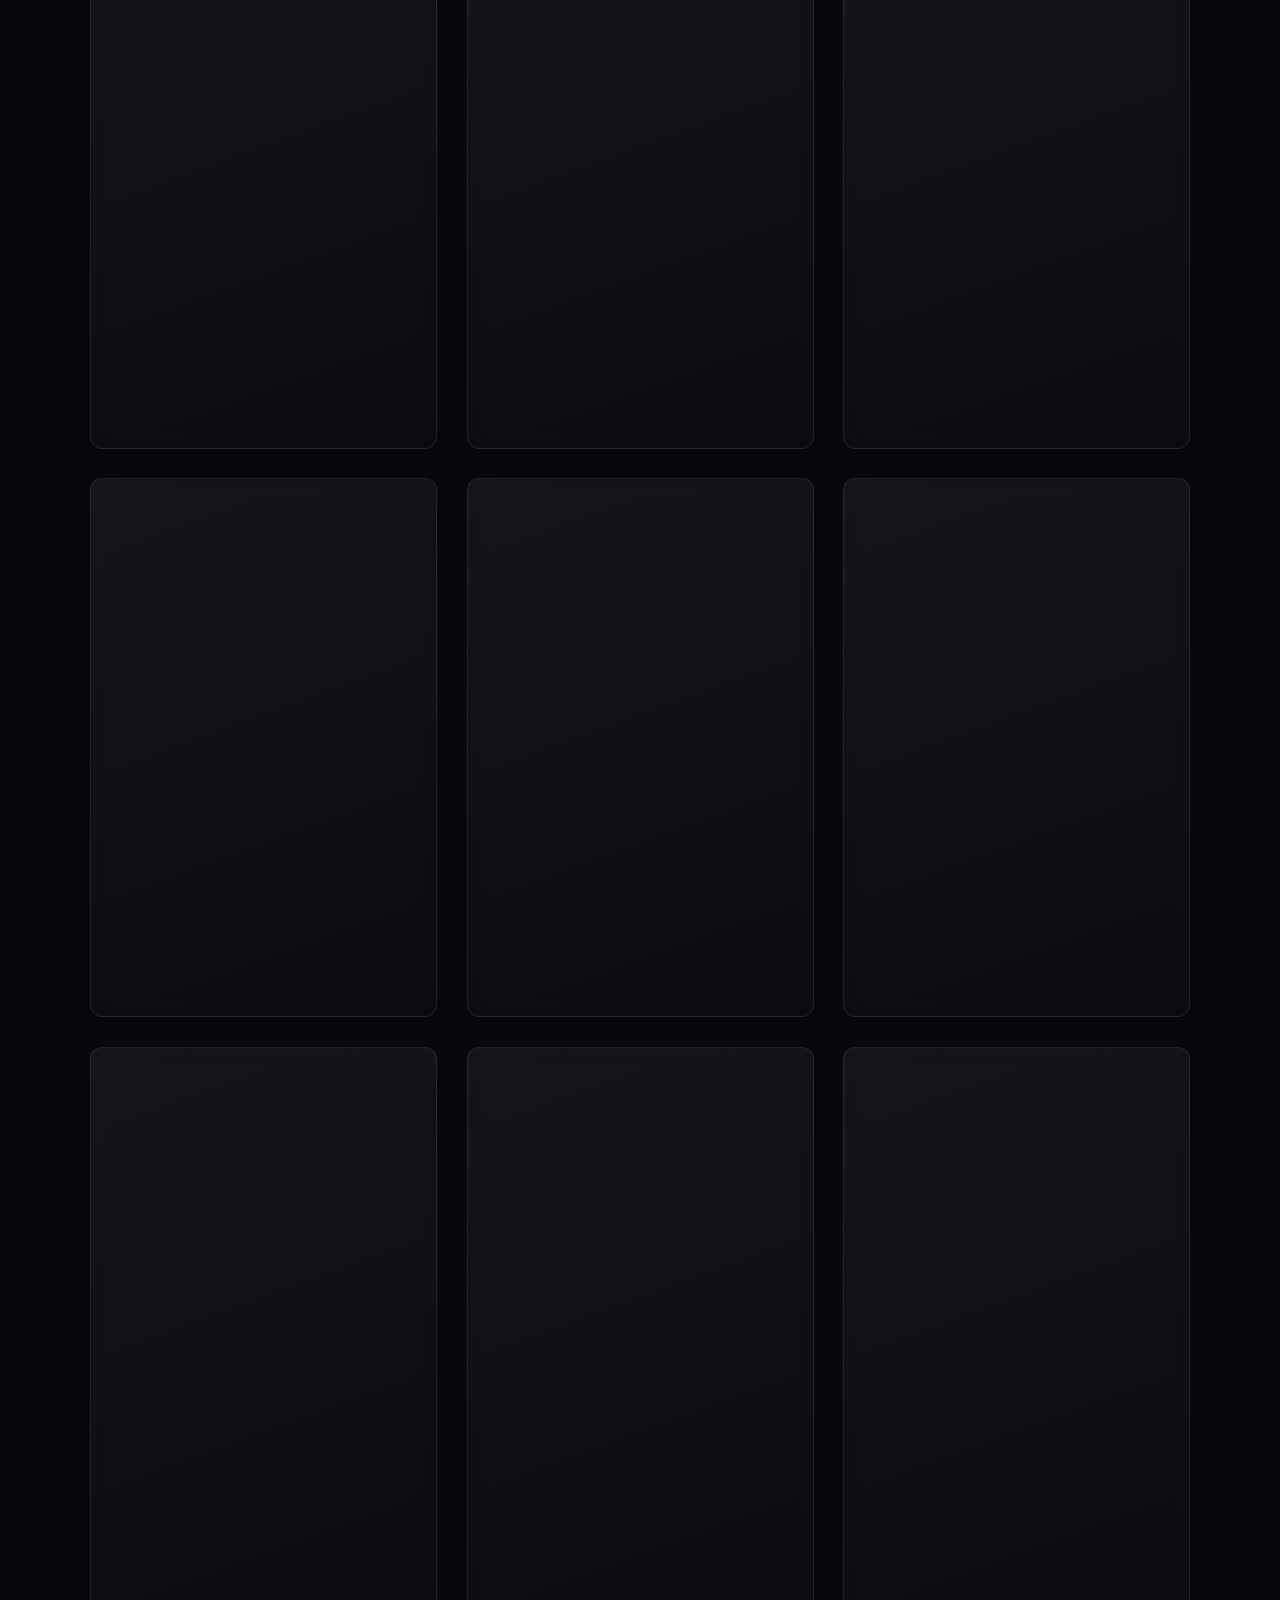
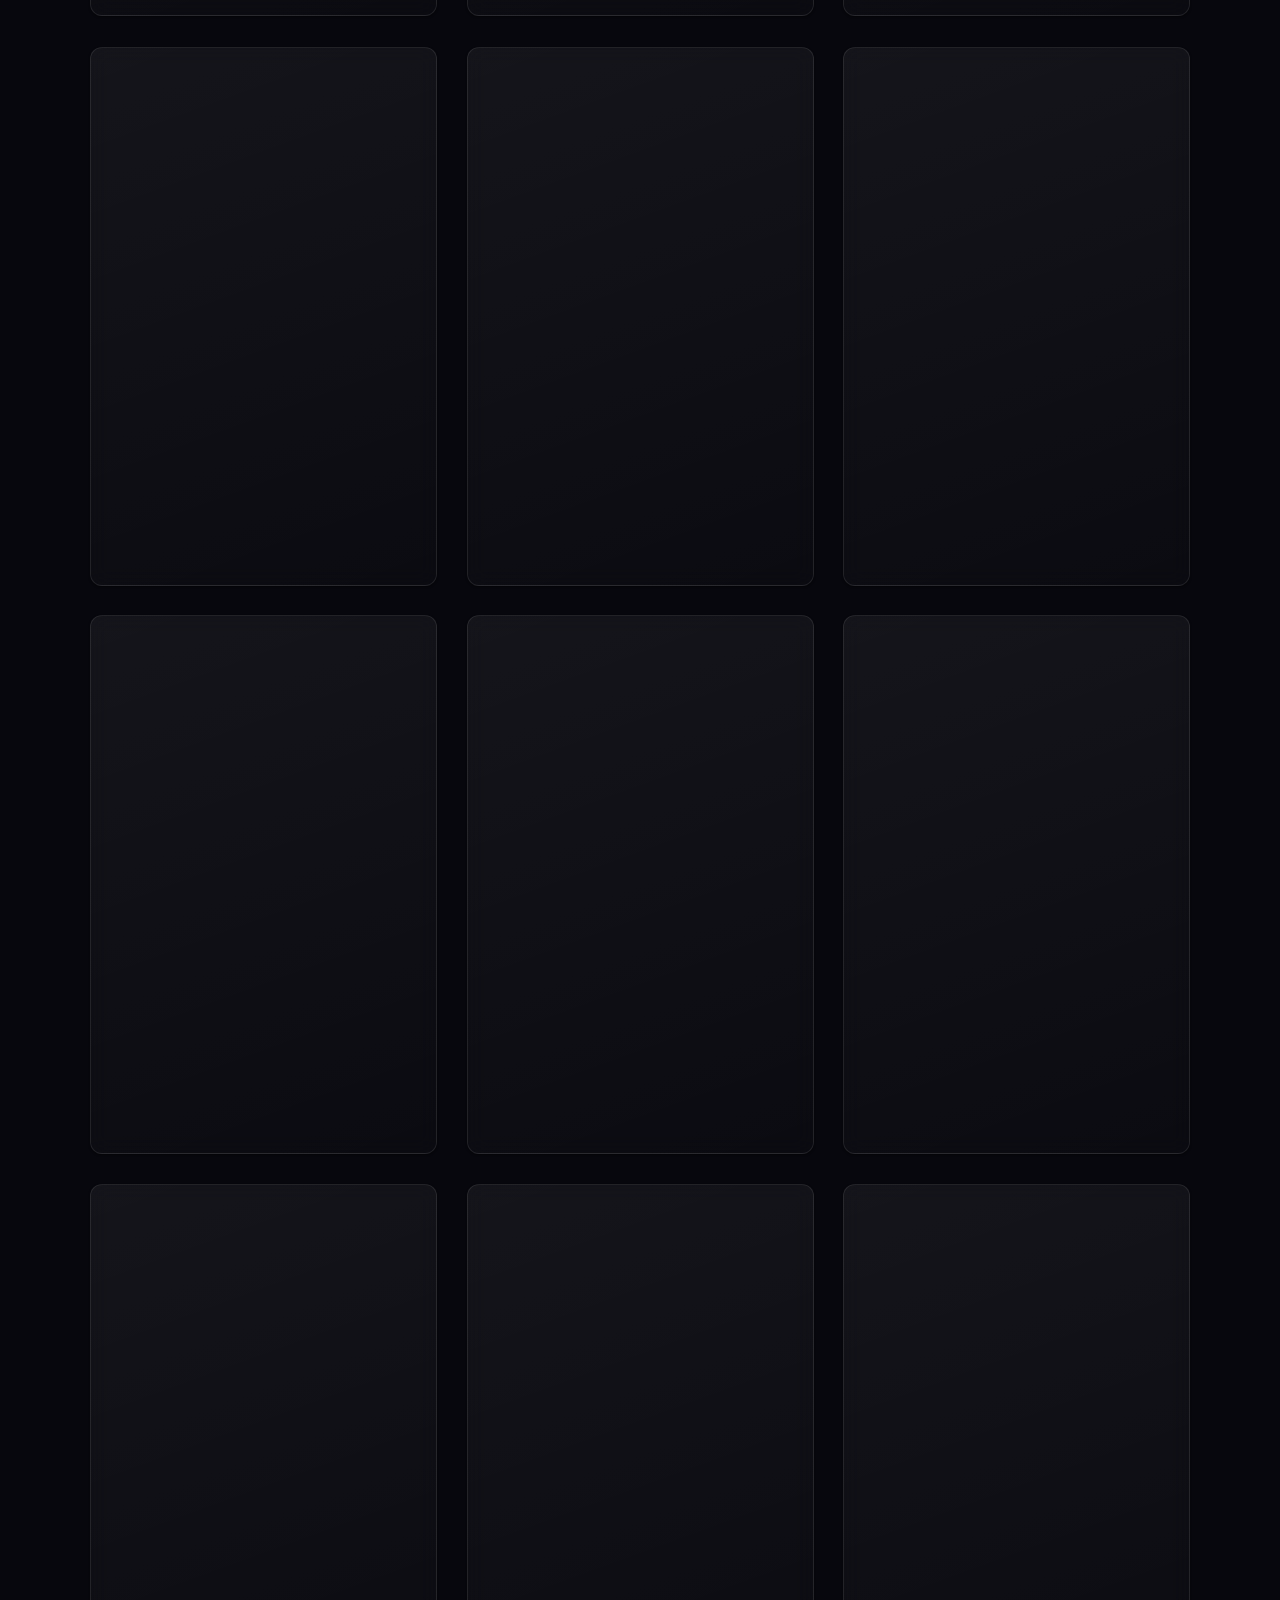
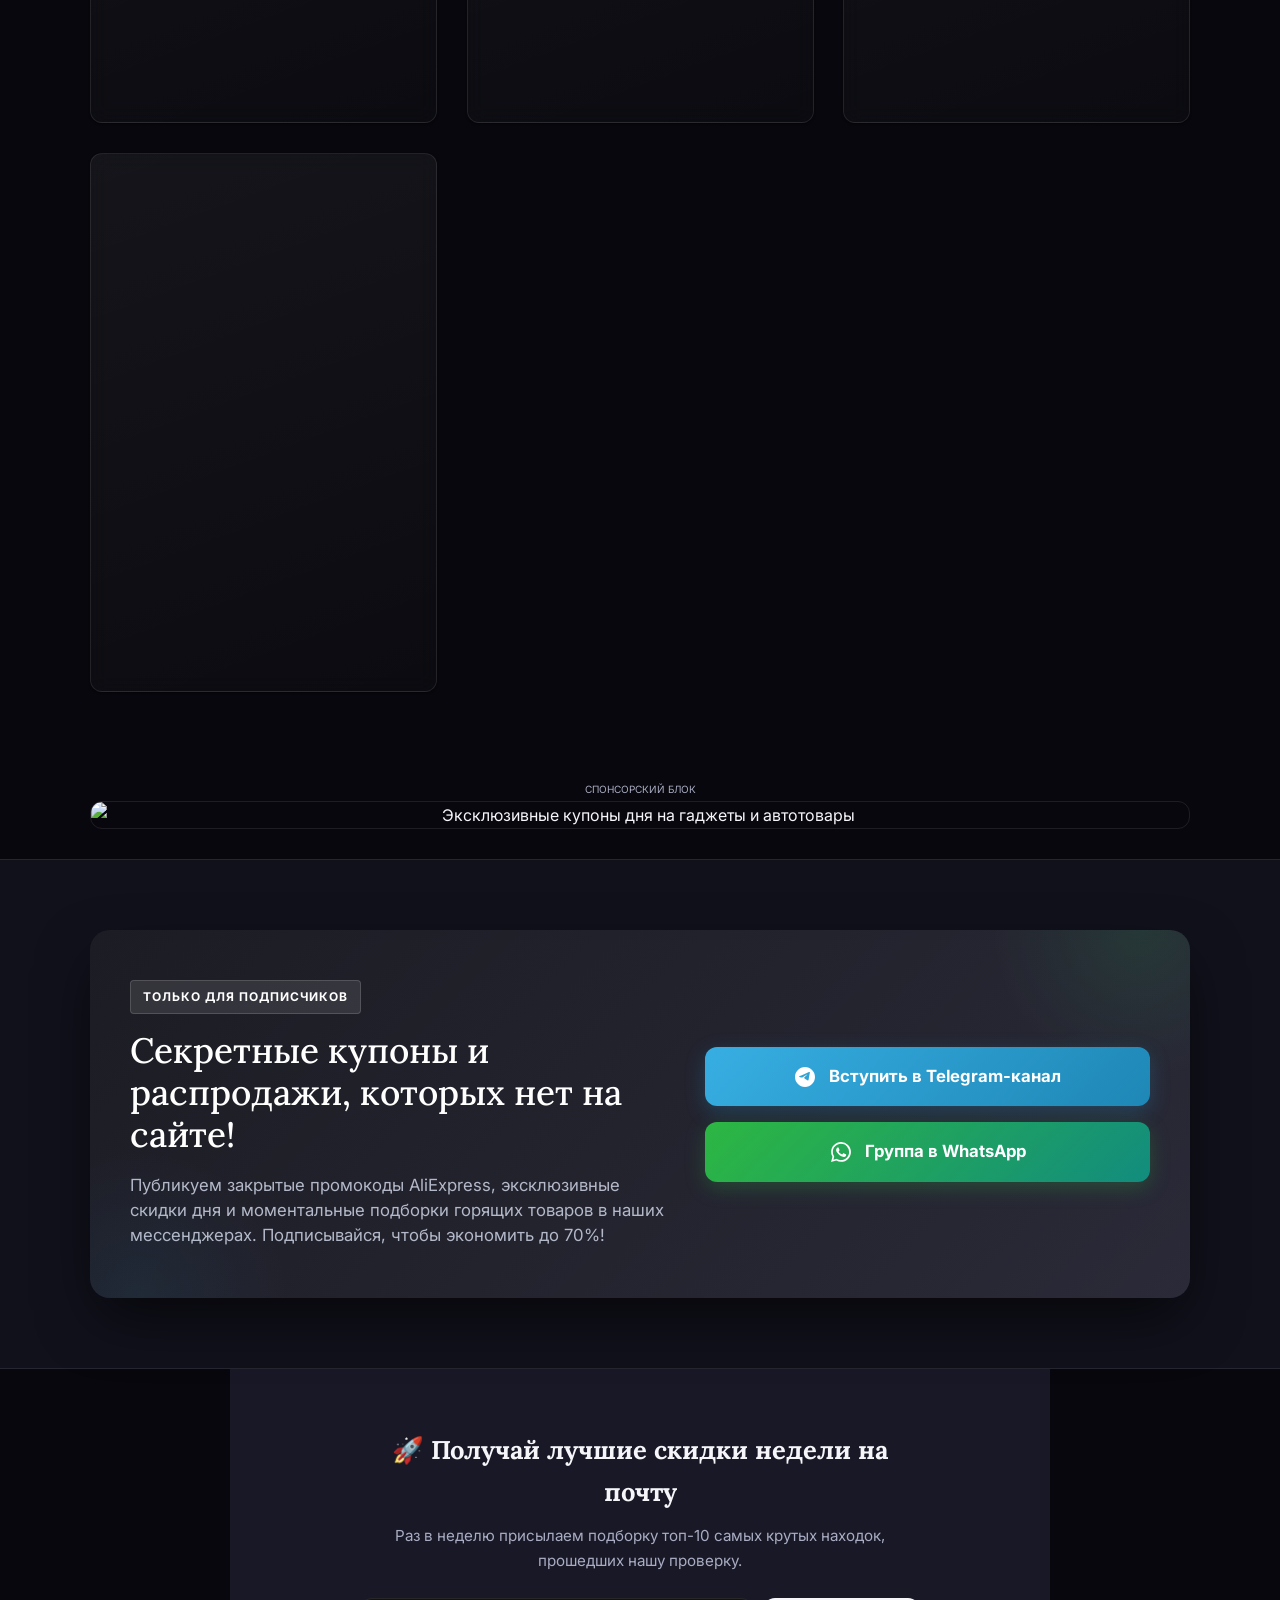
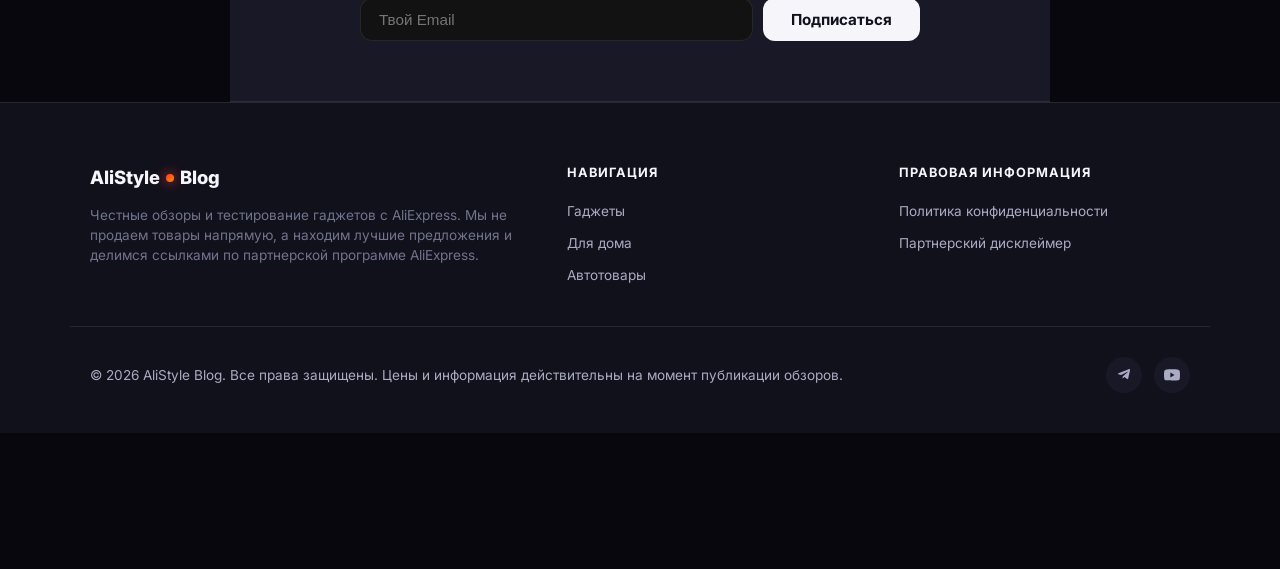
==== commit c04fb2d9: "feat(2026): live VPS sync, bilingual RU/HE AI consultant, video reviews & HTTPS proxy" ====
--- a/alistyle-blog/index.html
+++ b/alistyle-blog/index.html
@@ -195,7 +195,7 @@
             return { outOf5: r.toFixed(1), outOf10: (r * 2).toFixed(1), numOutOf5: r };
         };
     </script>
-    <script src="main.js?v=2.2"></script>
-    <script src="features.js?v=1.0"></script>
+    <script src="main.js?v=2.3"></script>
+    <script src="features.js?v=2.3"></script>
 </body>
 </html>
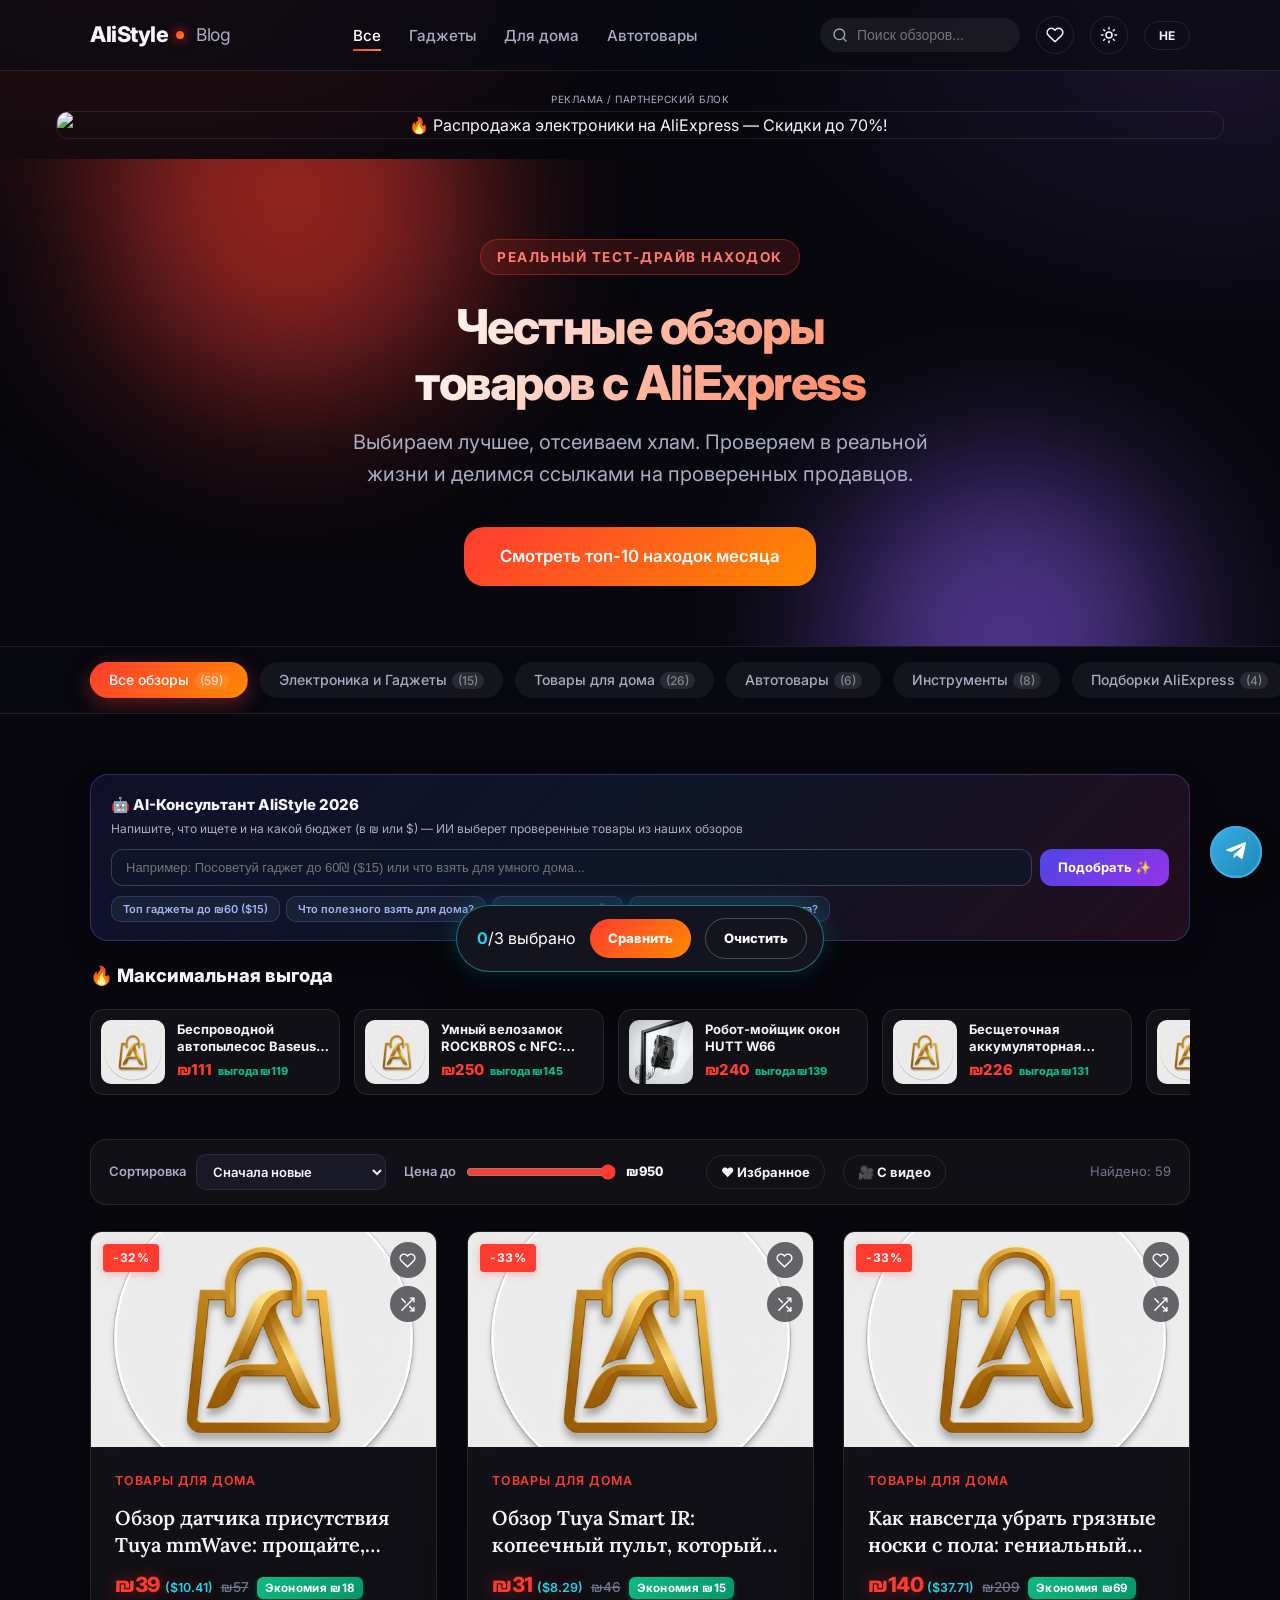
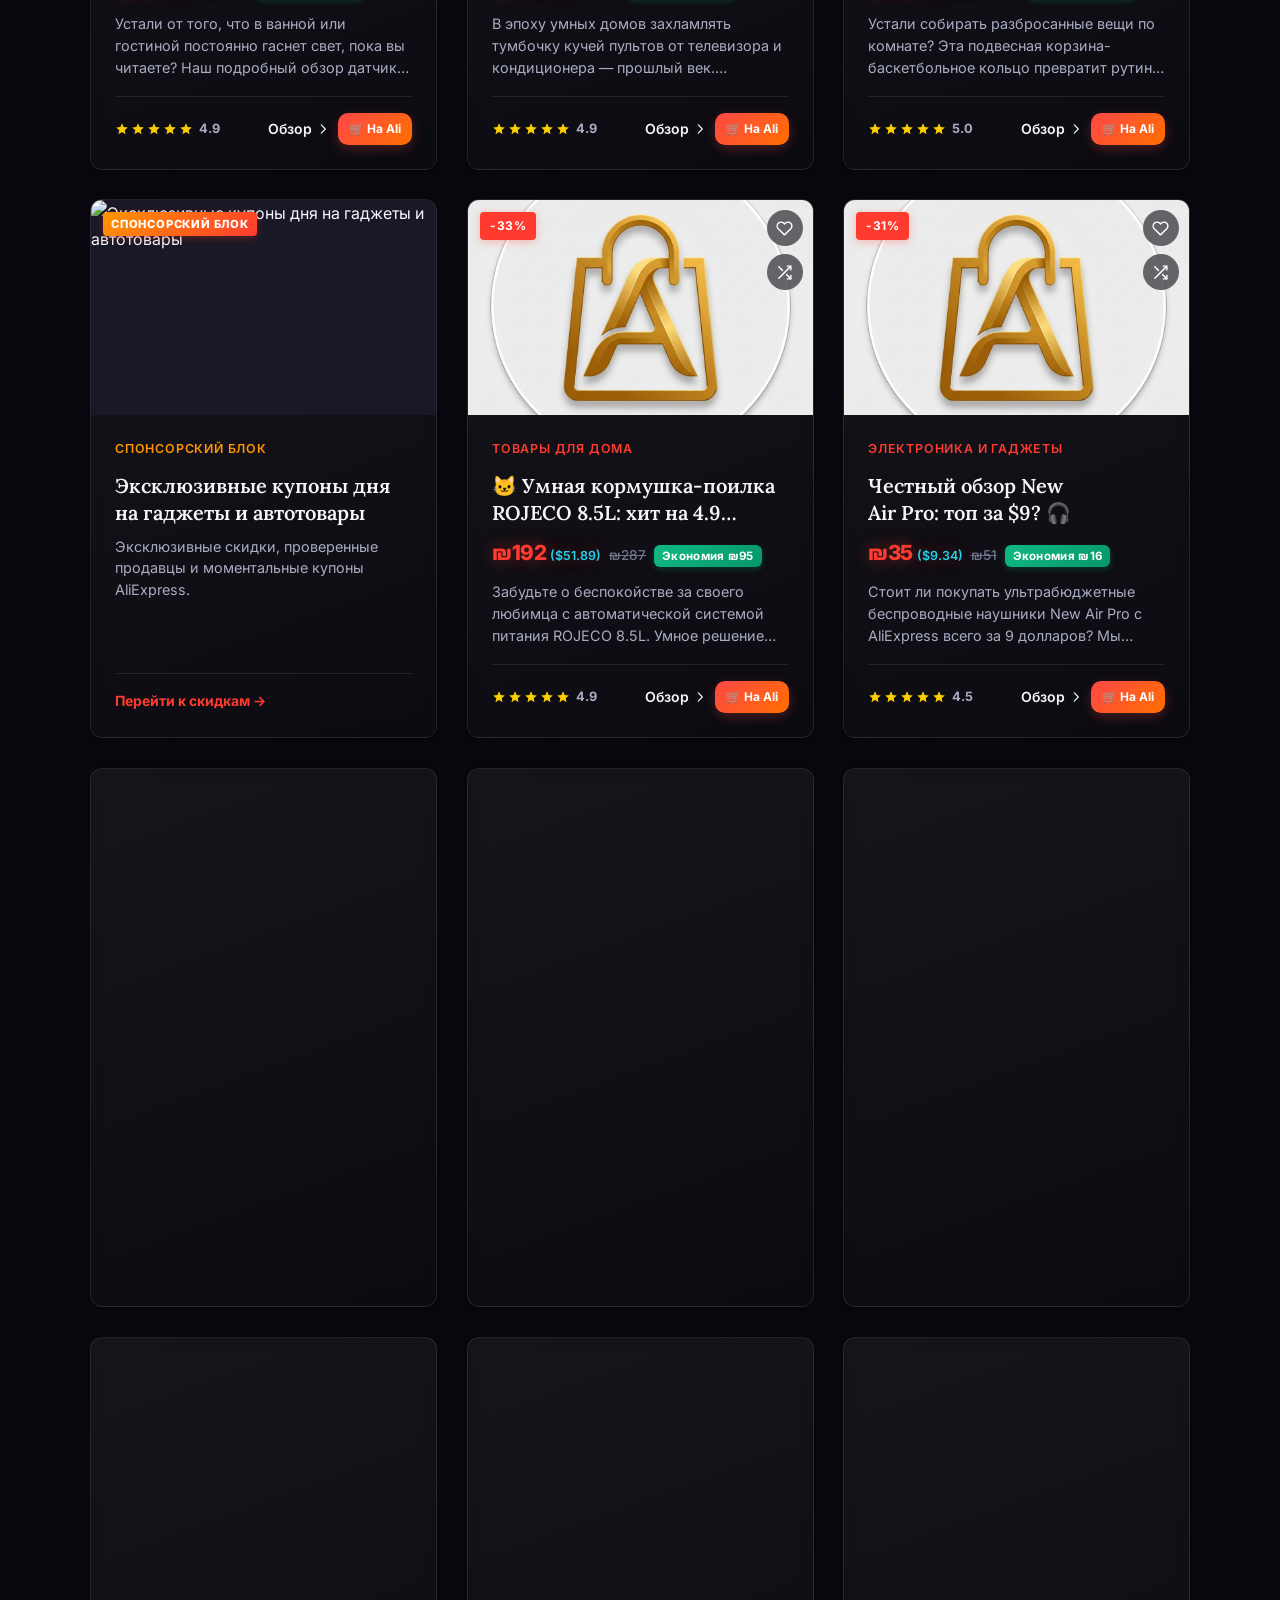
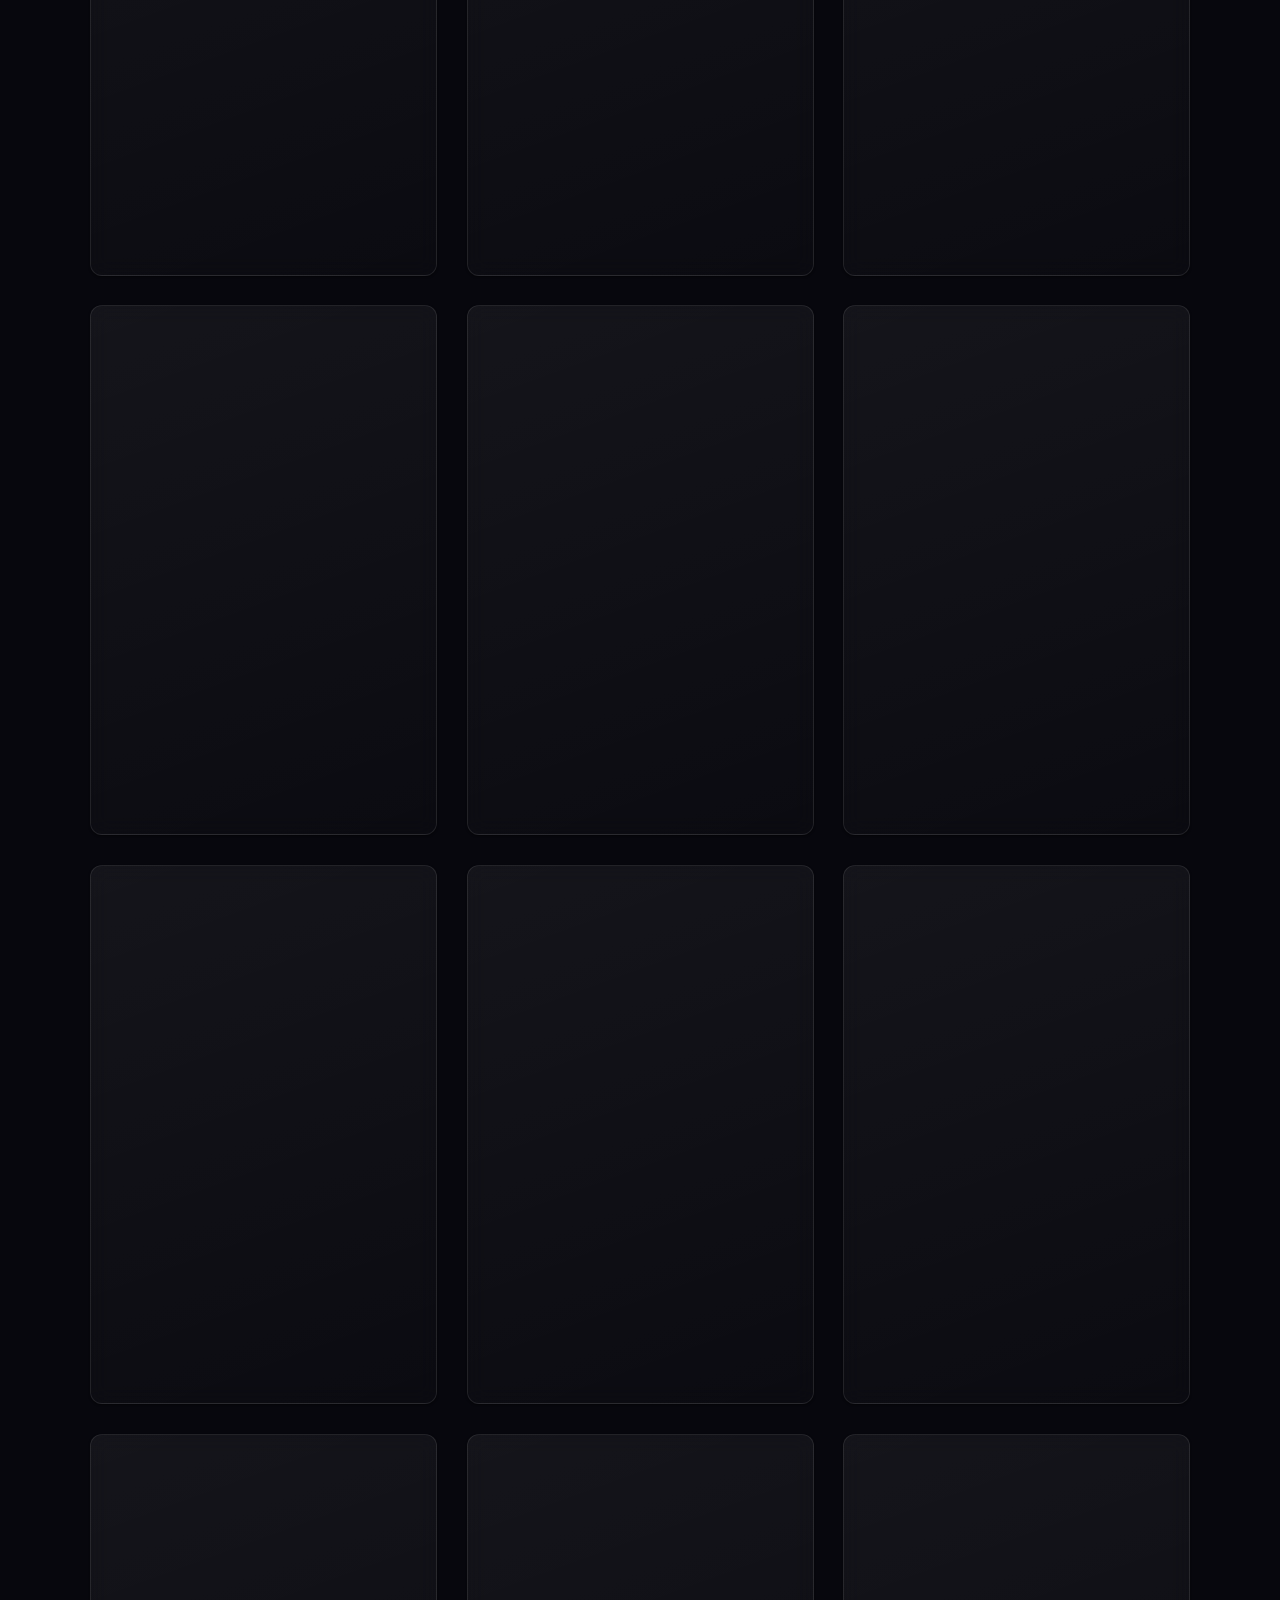
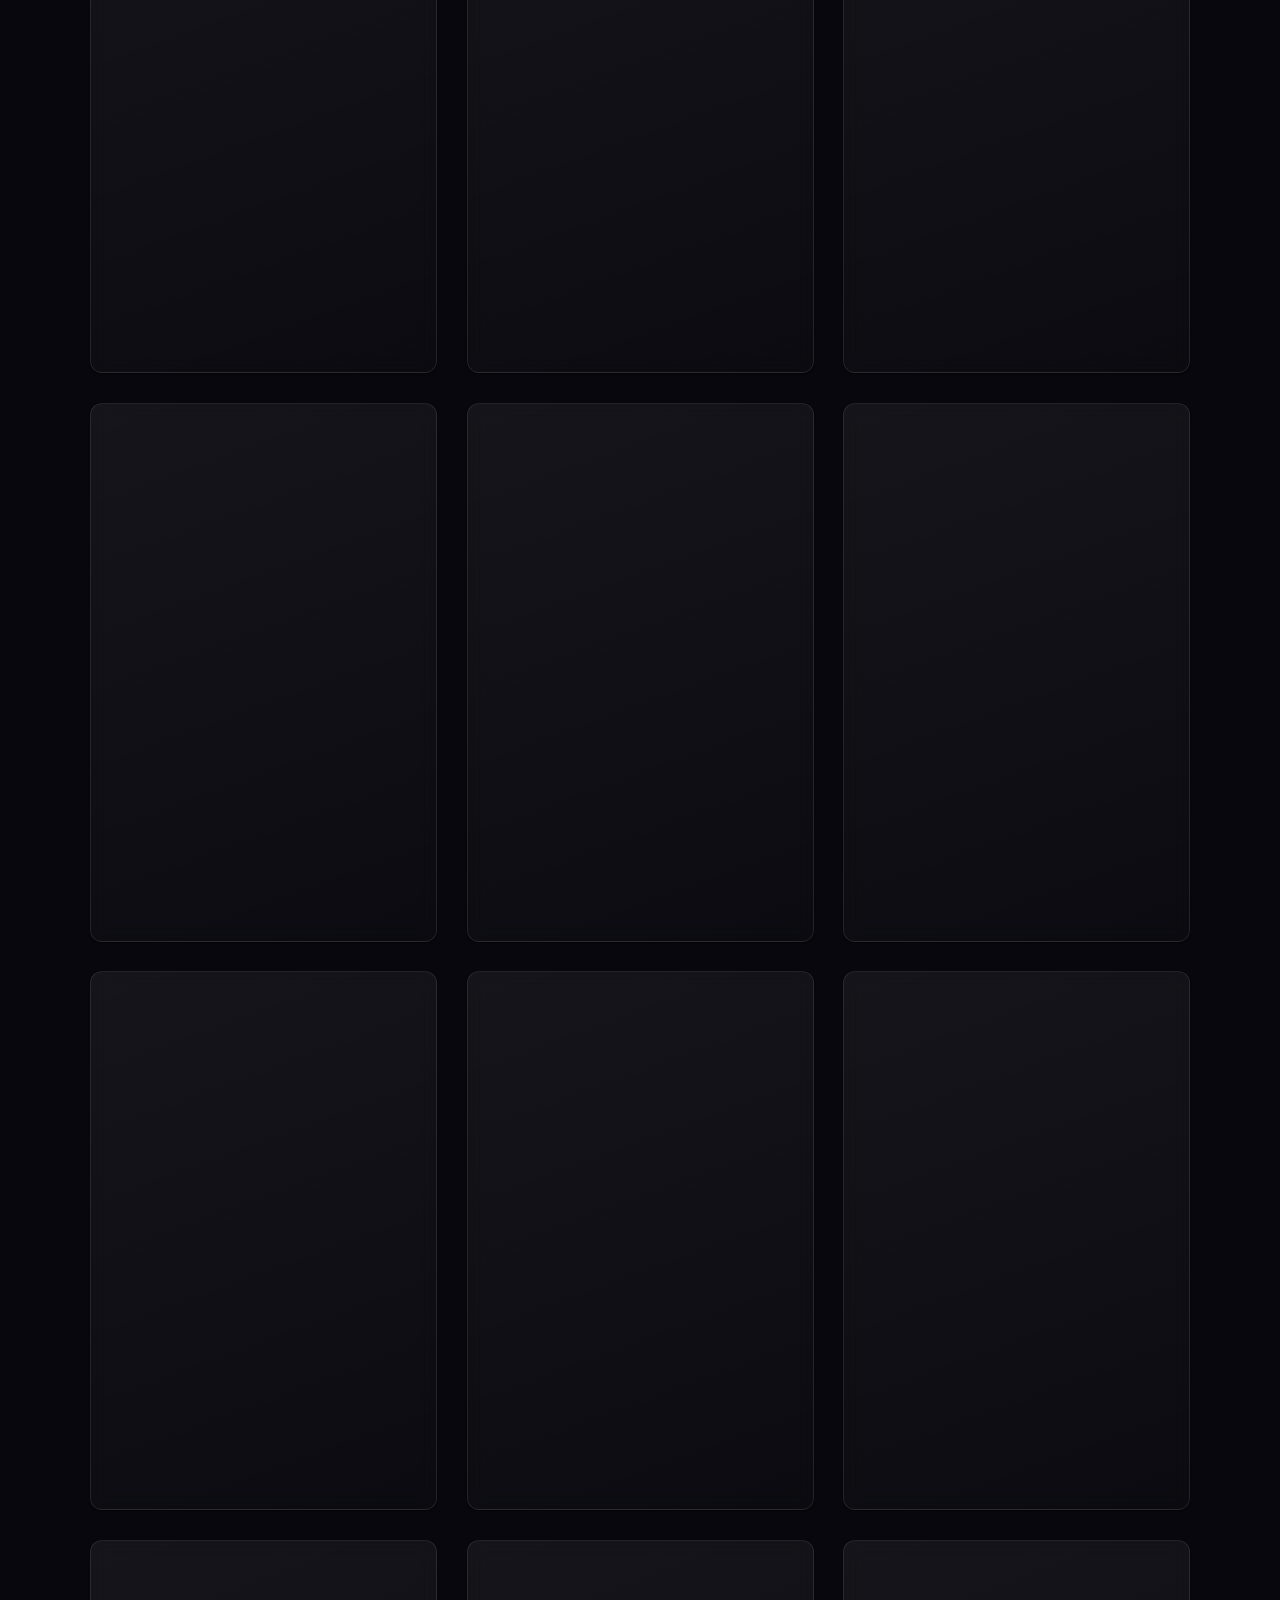
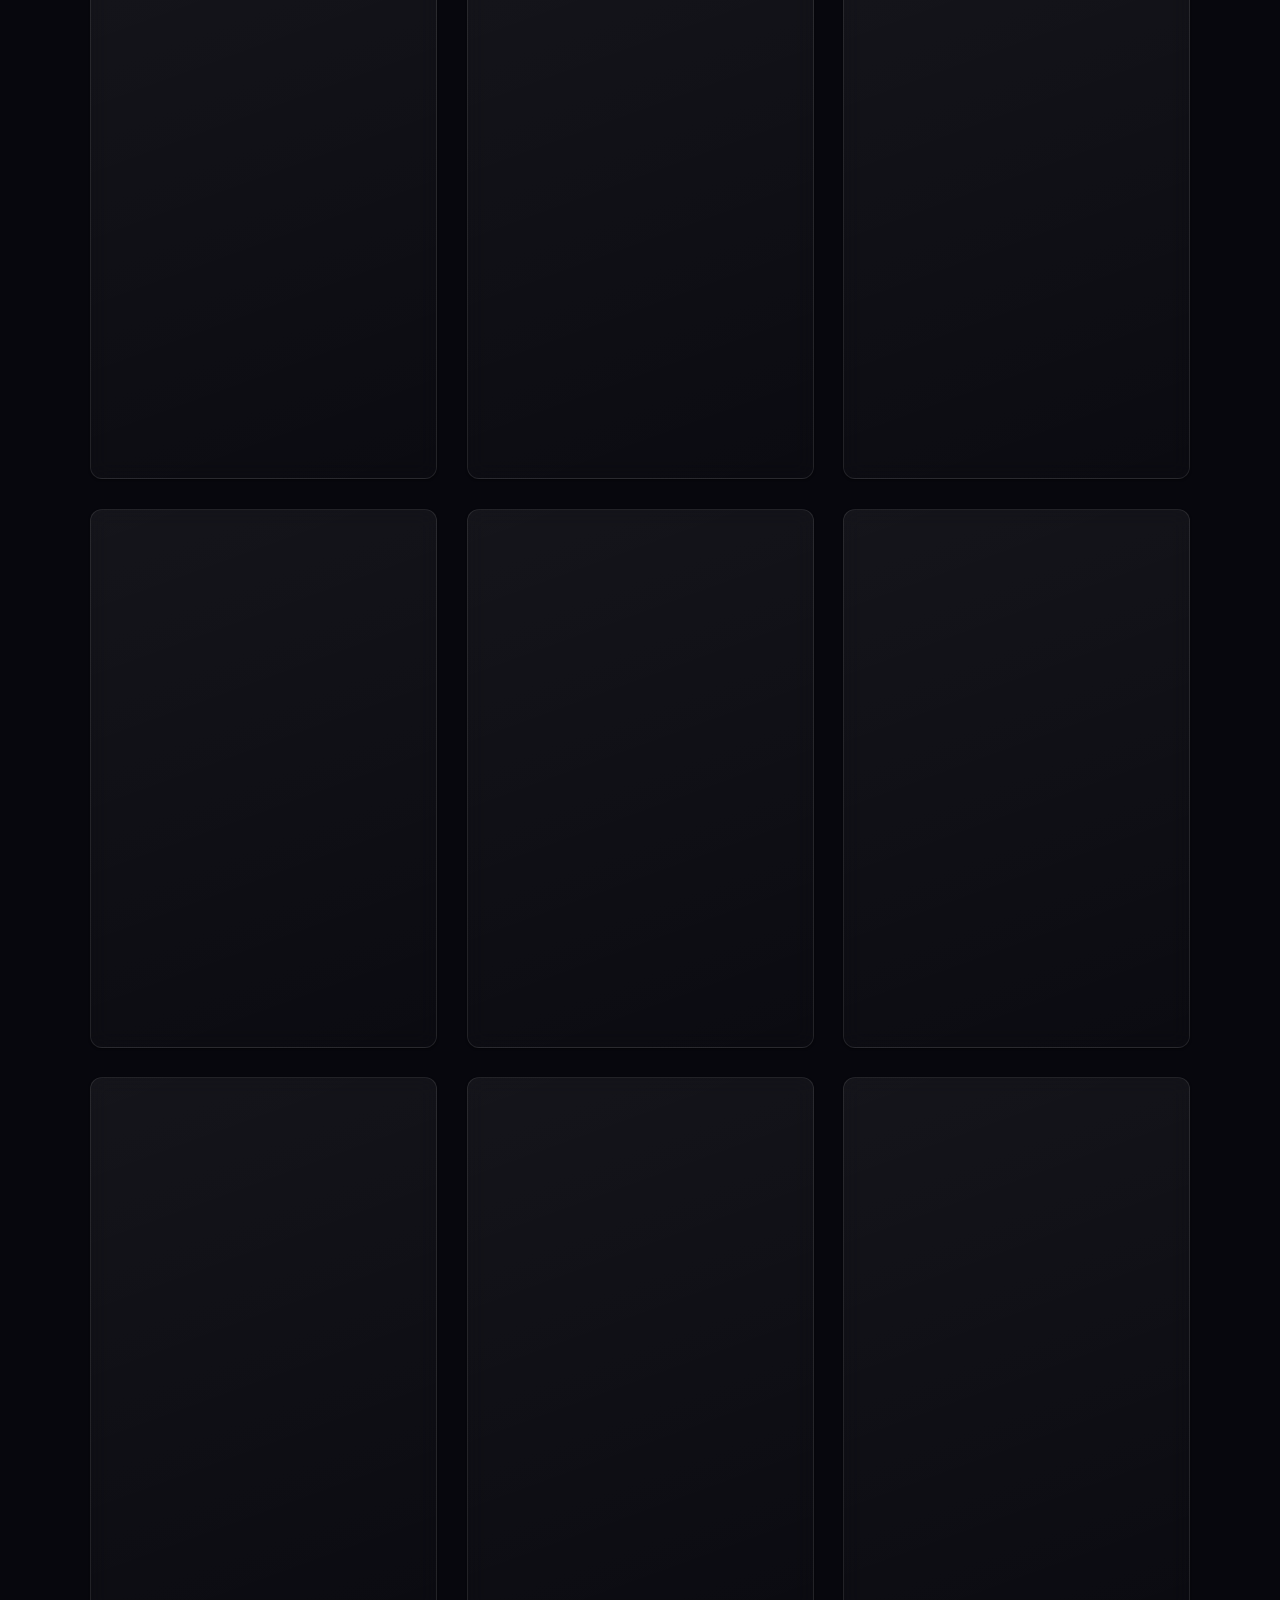
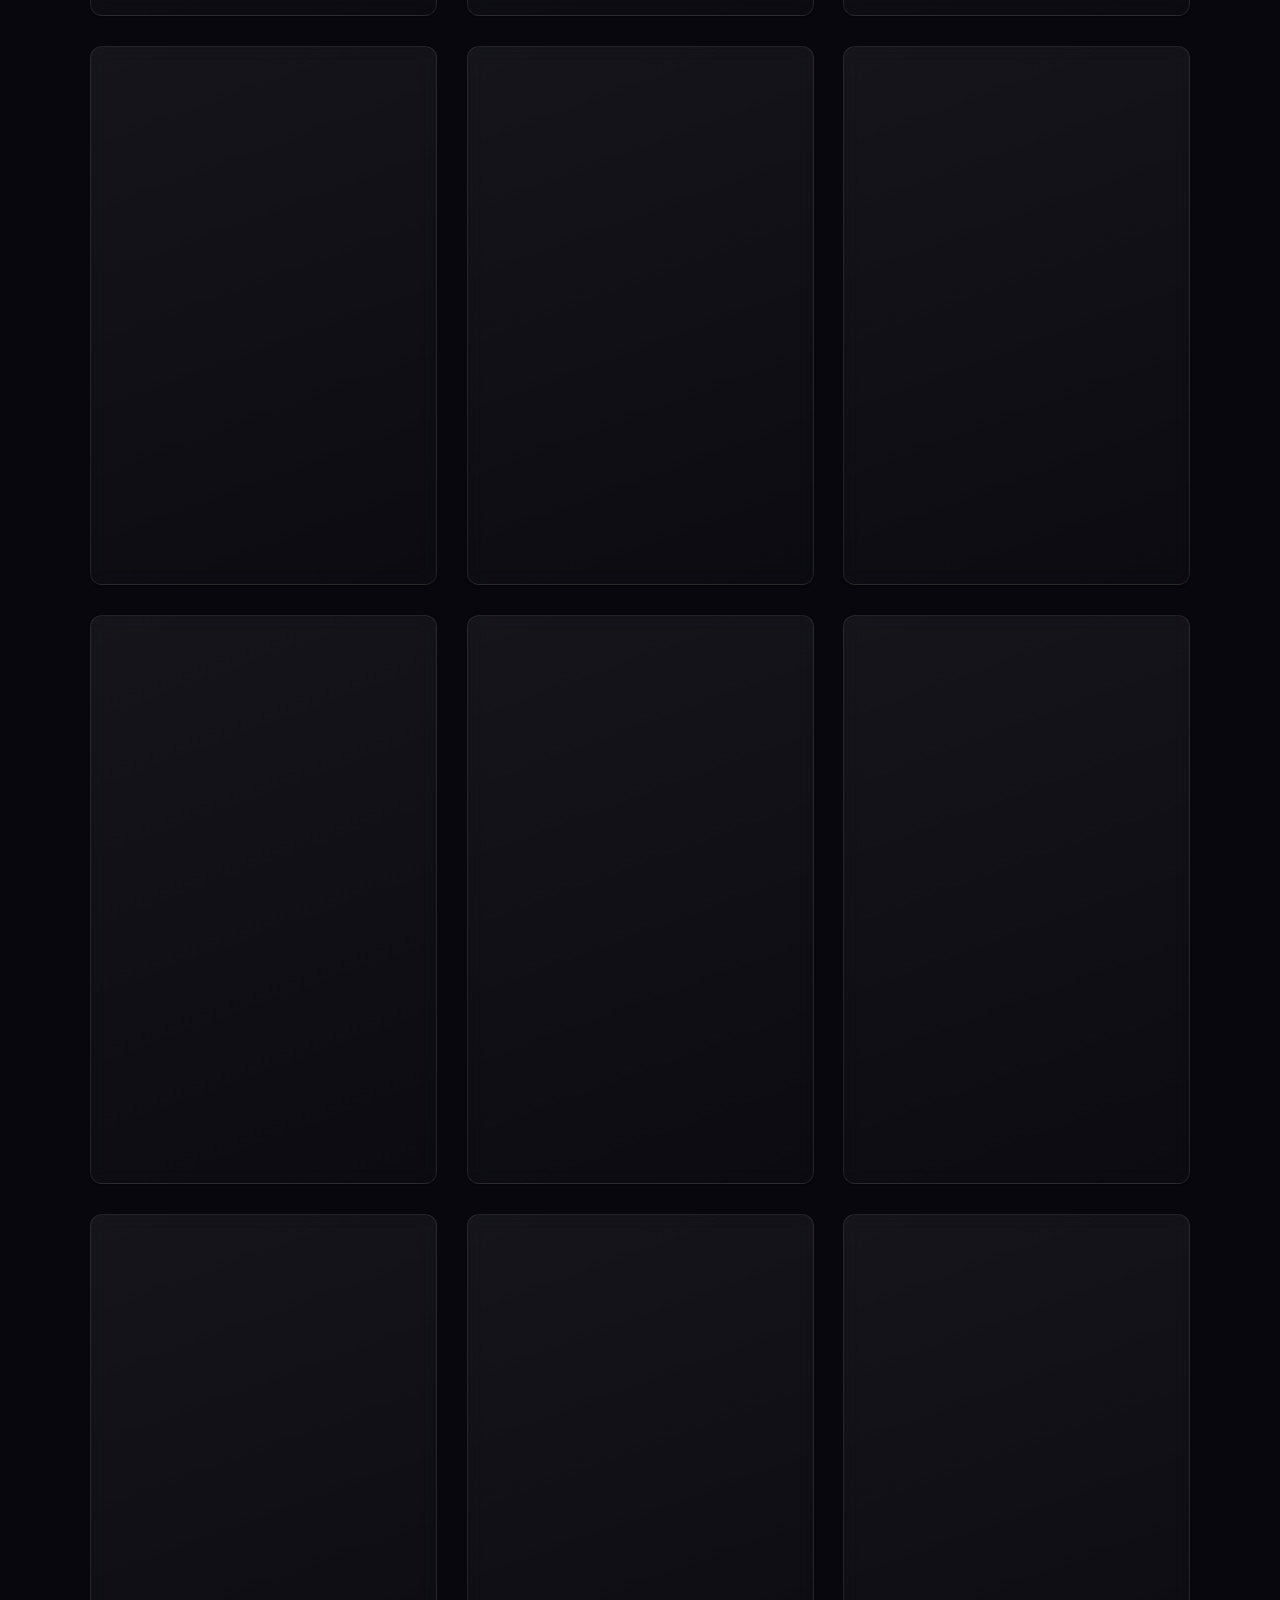
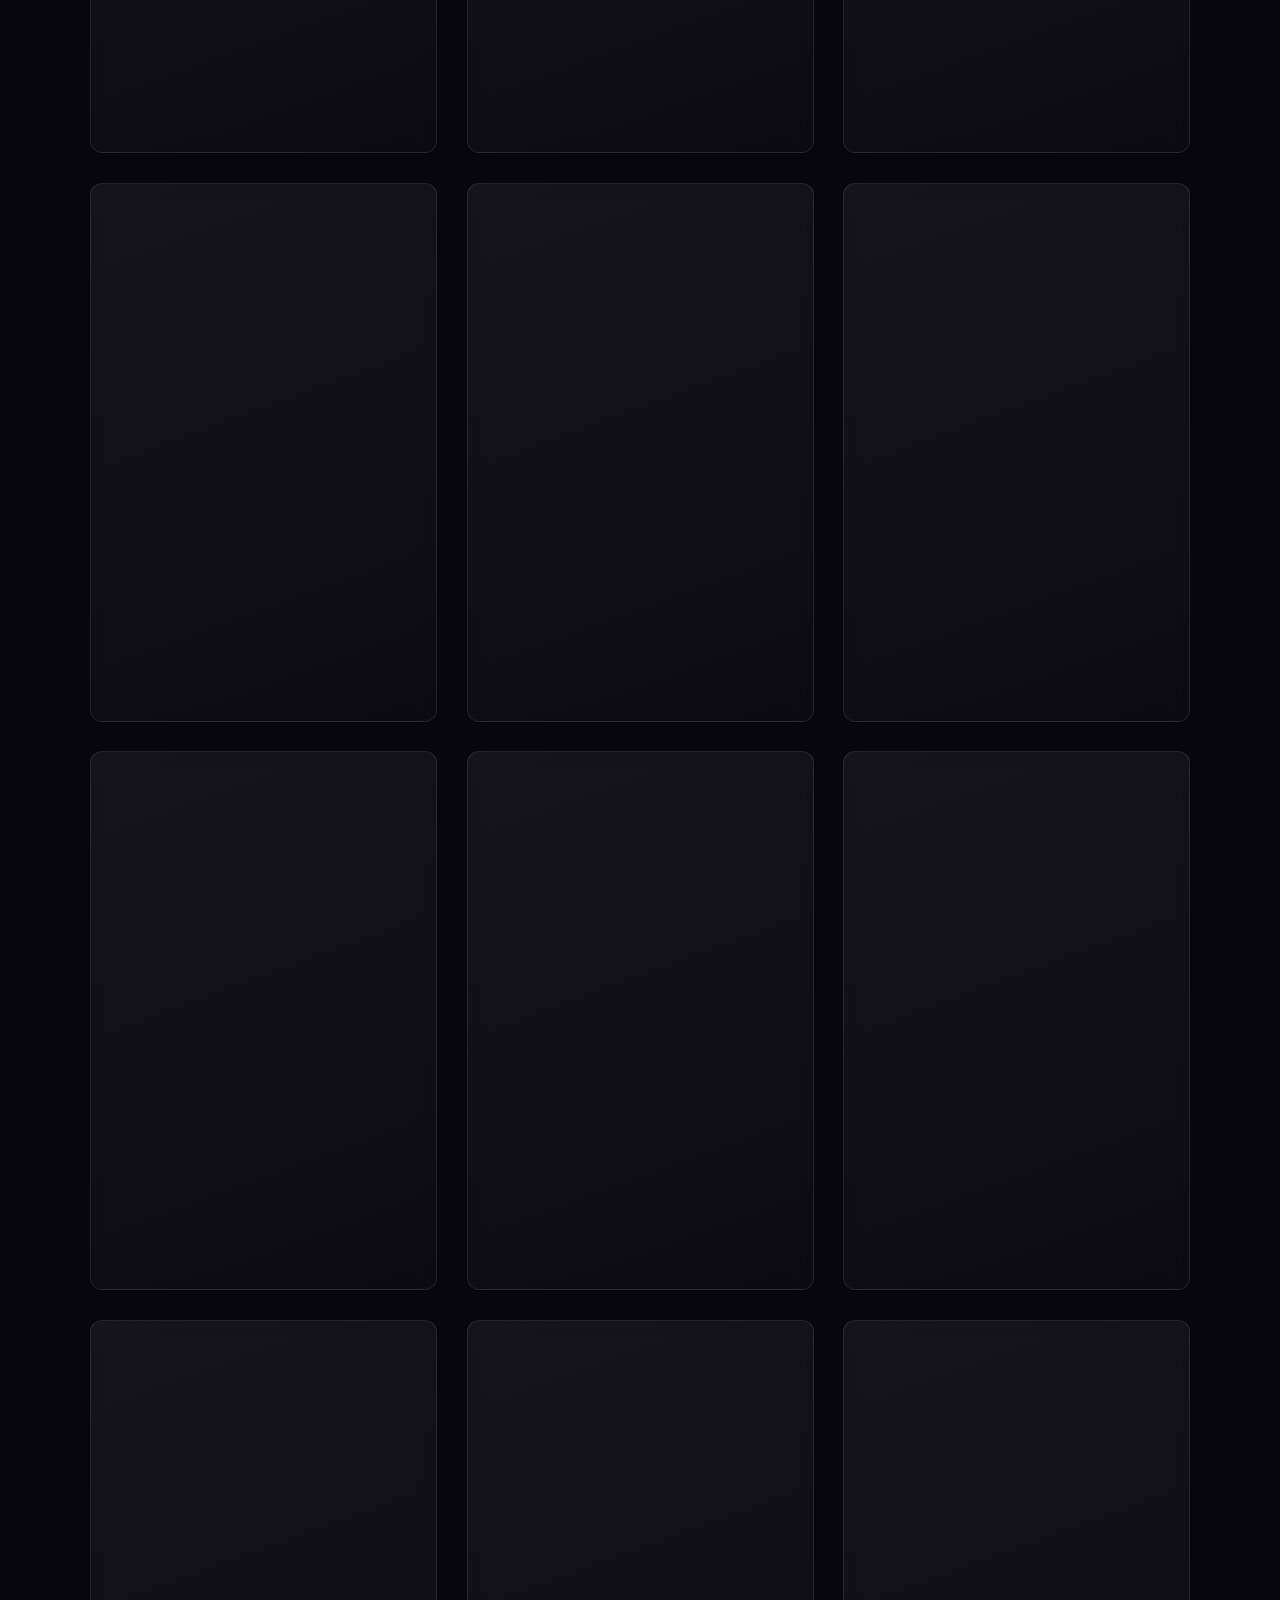
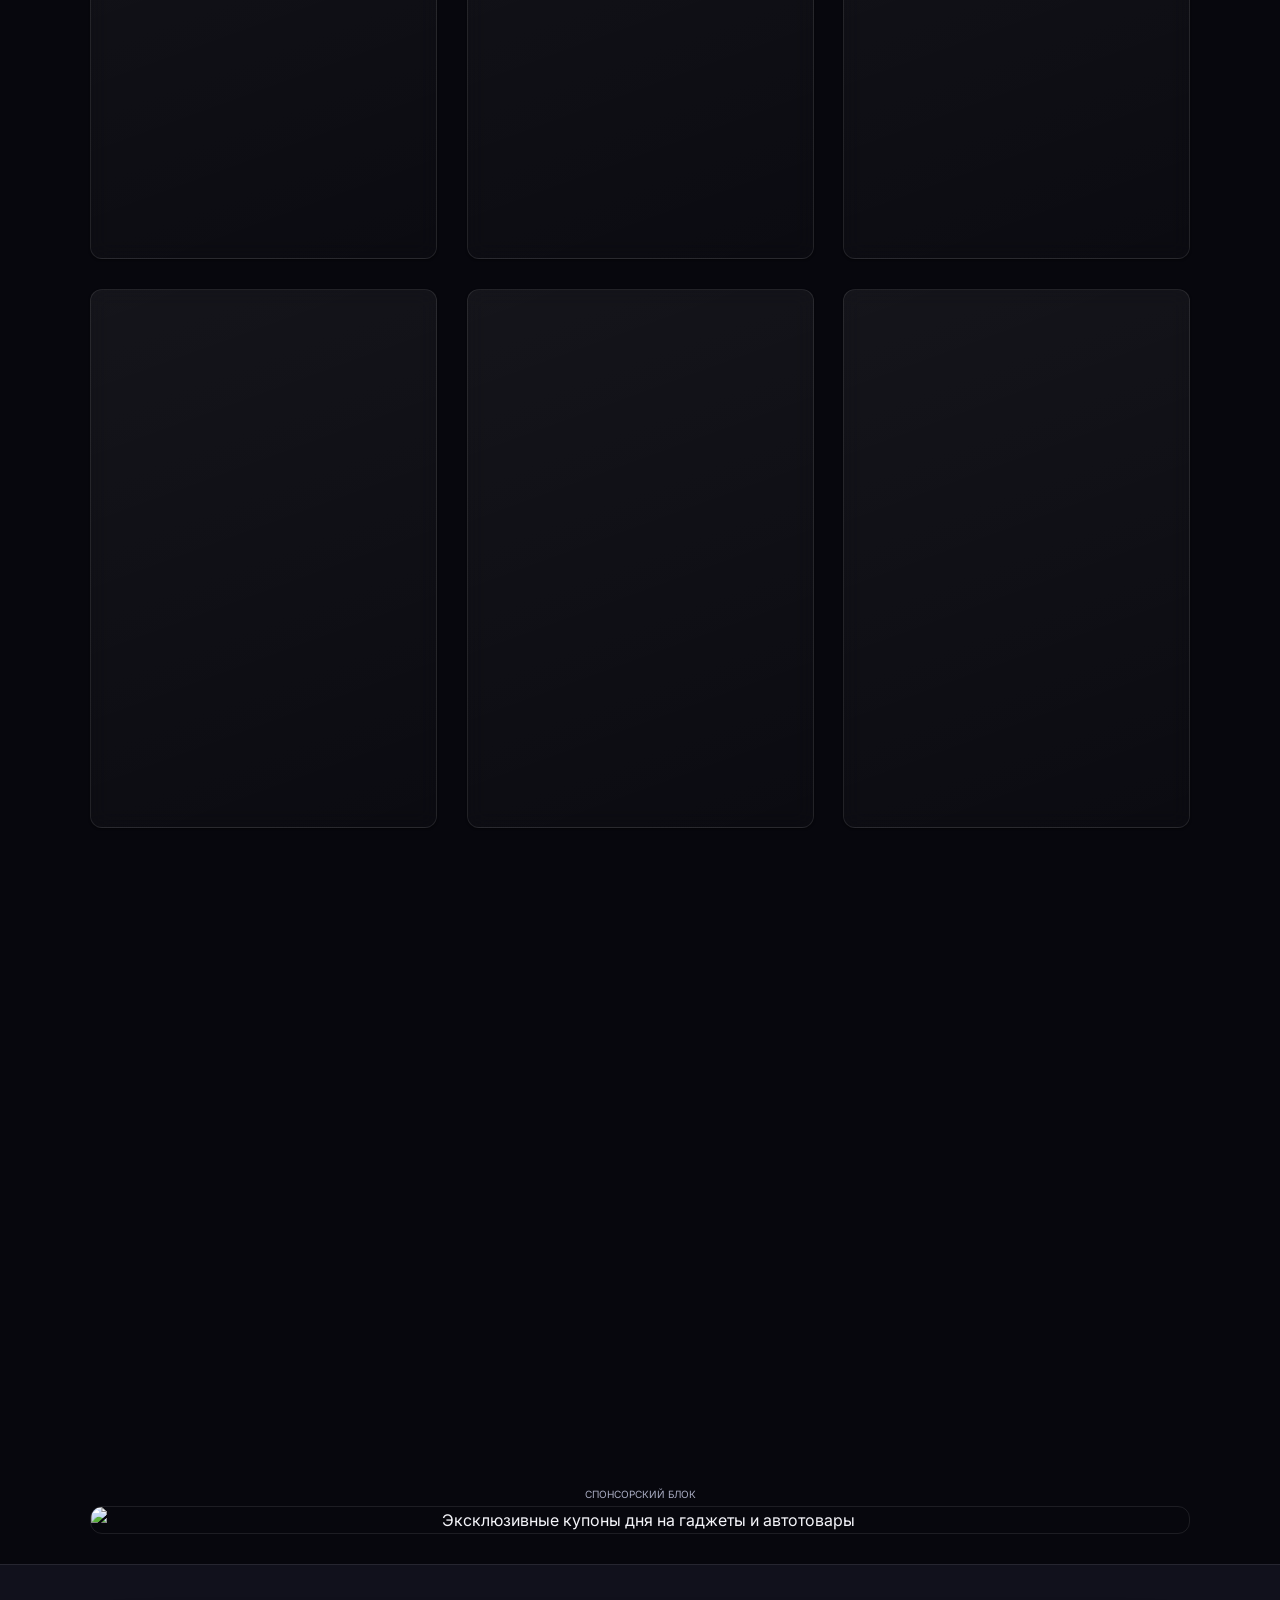
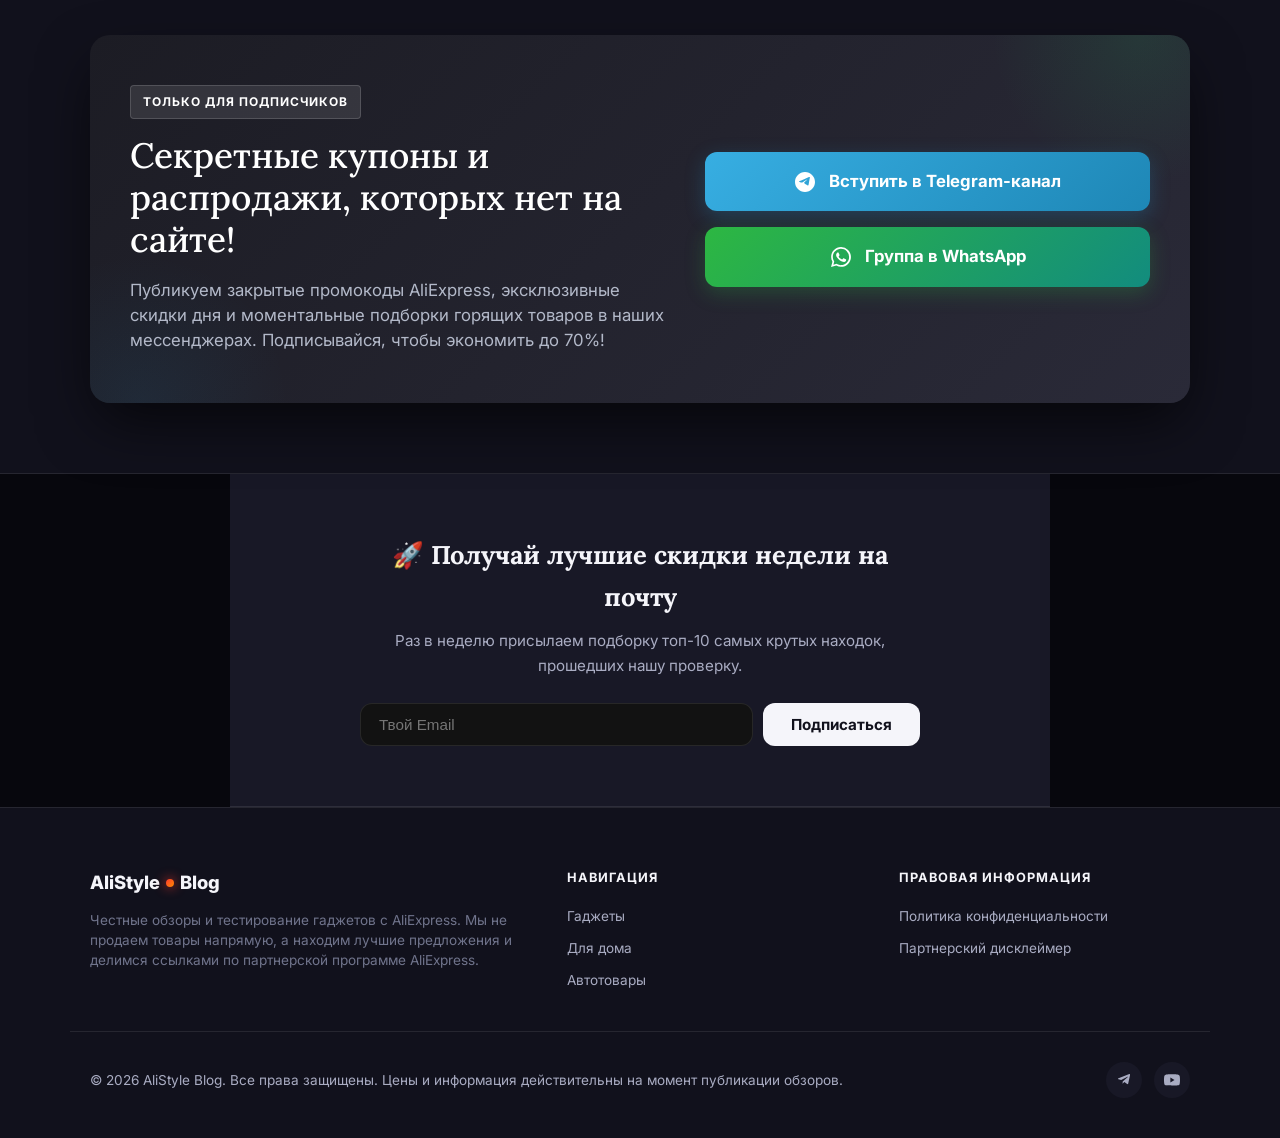
==== commit 2468e8c9: "Fix prices, unify bilingual SEO editorial reviews, add responsive tables, TOC, FAQ accordions & JSON" ====
--- a/alistyle-blog/index.html
+++ b/alistyle-blog/index.html
@@ -11,16 +11,19 @@
     <script>try{document.documentElement.setAttribute("data-theme",JSON.parse(localStorage.getItem("alistyle_theme"))||"dark")}catch(e){document.documentElement.setAttribute("data-theme","dark")}</script>
     
     <!-- Open Graph & Social Cards -->
+    <link rel="canonical" id="canonical-link" href="https://alistyle.netlify.app/">
     <meta property="og:title" content="AliStyle Blog — Честные обзоры товаров с AliExpress">
-    <meta property="og:description" content="Реальные тесты, обзоры и подборки крутых гаджетов и товаров с AliExpress. Сравнение цен, промокоды и секретные скидки.">
-    <meta property="og:image" content="https://images.unsplash.com/photo-1607082348824-0a96f2a4b9da?w=1200&auto=format&fit=crop&q=80">
+    <meta property="og:description" content="Реальные тесты, обзоры и подборки крутых гаджетов и товаров с AliExpress. Сравнение цен в ₪ и $, промокоды и проверенные продавцы.">
+    <meta property="og:image" content="https://alistyle.netlify.app/logo.png">
+    <meta property="og:url" content="https://alistyle.netlify.app/">
     <meta property="og:type" content="website">
+    <meta name="twitter:card" content="summary_large_image">
     <link rel="icon" type="image/png" href="logo.png">
 
     <!-- Preconnect Fonts for Fast Loading -->
     <link rel="preconnect" href="https://fonts.googleapis.com">
     <link rel="preconnect" href="https://fonts.gstatic.com" crossorigin>
-    <link rel="stylesheet" href="style.css?v=2.2">
+    <link rel="stylesheet" href="style.css?v=2.4">
     <link rel="stylesheet" href="neon.css?v=1.0">
 </head>
 <body>
@@ -42,19 +45,19 @@
             </nav>
 
             <div class="nav-actions" style="display: flex; align-items: center; gap: 16px;">
-                <div class="search-container">
-                    <svg class="search-icon" viewBox="0 0 24 24" fill="none" stroke="currentColor" stroke-width="2" stroke-linecap="round" stroke-linejoin="round">
+                <search class="search-container">
+                    <svg class="search-icon" aria-hidden="true" viewBox="0 0 24 24" fill="none" stroke="currentColor" stroke-width="2" stroke-linecap="round" stroke-linejoin="round">
                         <circle cx="11" cy="11" r="8"></circle>
                         <line x1="21" y1="21" x2="16.65" y2="16.65"></line>
                     </svg>
-                    <input type="text" id="search-input" class="search-input" data-translate-placeholder="searchPlaceholder" placeholder="Поиск обзоров...">
-                </div>
+                    <input type="search" id="search-input" class="search-input" aria-label="Поиск обзоров" data-translate-placeholder="searchPlaceholder" placeholder="Поиск обзоров...">
+                </search>
 
                 <!-- Language Toggle Button -->
-                <button id="lang-toggle" class="lang-btn" style="background: none; border: 1.5px solid var(--color-text-primary); color: var(--color-text-primary); padding: 6px 14px; border-radius: 20px; font-weight: 700; font-size: 12px; cursor: pointer; transition: all 0.2s ease;">HE</button>
-            </div>
-
-            <button class="menu-toggle" id="menu-toggle" aria-label="Открыть меню">
+                <button id="lang-toggle" type="button" class="lang-btn" style="background: none; border: 1.5px solid var(--color-text-primary); color: var(--color-text-primary); padding: 6px 14px; border-radius: 20px; font-weight: 700; font-size: 12px; cursor: pointer; transition: all 0.2s ease;">HE</button>
+            </div>
+
+            <button class="menu-toggle" id="menu-toggle" type="button" aria-label="Открыть меню">
                 <span class="menu-bar"></span>
                 <span class="menu-bar"></span>
                 <span class="menu-bar"></span>
@@ -195,7 +198,7 @@
             return { outOf5: r.toFixed(1), outOf10: (r * 2).toFixed(1), numOutOf5: r };
         };
     </script>
-    <script src="main.js?v=2.3"></script>
-    <script src="features.js?v=2.3"></script>
+    <script src="main.js?v=2.4"></script>
+    <script src="features.js?v=2.4"></script>
 </body>
 </html>
--- a/alistyle-blog/style.css
+++ b/alistyle-blog/style.css
@@ -1995,3 +1995,243 @@
 .col-product-buy-btn:active {
     transform: scale(0.98);
 }
+
+/* ==========================================================================
+   EDITORIAL TYPOGRAPHY, RESPONSIVE TABLES, TOC & NATIVE FAQ ACCORDIONS
+   ========================================================================== */
+
+/* Typography: text-wrap balance for headings, pretty + 72ch measure for body */
+.hero-title,
+.review-h1,
+.review-h2,
+.review-h3,
+.review-content h2,
+.review-content h3,
+.article-title {
+    text-wrap: balance;
+}
+
+.review-h1 {
+    font-size: clamp(1.75rem, 1.3rem + 2vw, 2.75rem);
+    line-height: 1.2;
+}
+
+.review-h2,
+.review-content h2 {
+    font-family: var(--font-serif);
+    font-size: clamp(1.35rem, 1.15rem + 1vw, 1.8rem);
+    font-weight: 700;
+    margin: 40px 0 16px;
+    line-height: 1.3;
+    scroll-margin-top: 90px;
+}
+
+.review-h3,
+.review-content h3 {
+    font-family: var(--font-serif);
+    font-size: clamp(1.15rem, 1.05rem + 0.5vw, 1.4rem);
+    font-weight: 700;
+    margin: 28px 0 12px;
+    line-height: 1.35;
+}
+
+.review-content p,
+.review-content li,
+.review-content blockquote {
+    text-wrap: pretty;
+    max-width: 75ch;
+    overflow-wrap: break-word;
+}
+
+/* Interactive Table of Contents */
+.review-toc {
+    background: var(--color-surface-soft);
+    border: 1px solid var(--color-border);
+    border-radius: var(--border-radius-md);
+    padding: 20px 24px;
+    margin: 28px 0 36px;
+}
+
+.review-toc-title {
+    font-weight: 700;
+    font-size: 1rem;
+    margin-bottom: 12px;
+    color: var(--color-text-primary);
+}
+
+.review-toc-list {
+    margin: 0;
+    padding-inline-start: 20px;
+    display: grid;
+    grid-template-columns: repeat(auto-fit, minmax(240px, 1fr));
+    gap: 8px 20px;
+}
+
+.review-toc-link {
+    color: var(--color-text-secondary);
+    text-decoration: none;
+    font-size: 0.94rem;
+    font-weight: 500;
+    transition: color 0.15s ease;
+}
+
+.review-toc-link:hover {
+    color: var(--color-ali-red);
+    text-decoration: underline;
+}
+
+/* Responsive Spec & Pros/Cons Tables */
+.table-wrapper {
+    overflow: auto;
+    max-inline-size: 100%;
+    container-type: inline-size;
+    margin: 28px 0;
+    border-radius: var(--border-radius-md);
+    border: 1px solid var(--color-border);
+    background: var(--color-surface);
+}
+
+.table-wrapper:focus-visible {
+    outline: 2px solid var(--color-ali-orange);
+    outline-offset: 2px;
+}
+
+.review-spec-table {
+    width: 100%;
+    border-collapse: collapse;
+    font-size: 0.95rem;
+}
+
+.review-spec-table th,
+.review-spec-table td {
+    padding: 12px 16px;
+    text-align: start;
+    border-bottom: 1px solid var(--color-border);
+    vertical-align: top;
+}
+
+.review-spec-table thead th {
+    background-color: var(--color-surface-soft);
+    font-weight: 700;
+    color: var(--color-text-primary);
+    border-bottom: 2px solid var(--color-border);
+    position: sticky;
+    inset-block-start: 0;
+    z-index: 2;
+}
+
+.review-spec-table tbody th {
+    font-weight: 600;
+    color: var(--color-text-primary);
+    background-color: var(--color-surface);
+    position: sticky;
+    inset-inline-start: 0;
+    z-index: 1;
+}
+
+.review-spec-table tbody td {
+    color: var(--color-text-secondary);
+}
+
+.review-spec-table tbody tr:last-child th,
+.review-spec-table tbody tr:last-child td {
+    border-bottom: none;
+}
+
+@container (width < 520px) {
+    .review-spec-table thead {
+        display: none;
+    }
+
+    .review-spec-table tbody tr {
+        display: grid;
+        gap: 6px;
+        padding: 14px 16px;
+        border-bottom: 1px solid var(--color-border);
+    }
+
+    .review-spec-table tbody th,
+    .review-spec-table tbody td {
+        padding: 0;
+        border: none;
+        position: static;
+    }
+
+    .review-spec-table tbody th {
+        font-weight: 700;
+        color: var(--color-text-primary);
+        margin-bottom: 2px;
+    }
+
+    .review-spec-table tbody td:nth-child(2)::before {
+        content: var(--label-2) ": ";
+        font-weight: 700;
+        color: var(--color-text-primary);
+    }
+
+    .review-spec-table tbody td:nth-child(3)::before {
+        content: var(--label-3) ": ";
+        font-weight: 700;
+        color: var(--color-text-primary);
+    }
+}
+
+/* Native Exclusive FAQ Accordions (<details name="review-faq">) */
+details.review-faq-item {
+    border: 1px solid var(--color-border);
+    border-radius: var(--border-radius-md);
+    background: var(--color-surface);
+    margin-bottom: 12px;
+    overflow: hidden;
+    transition: border-color 0.2s ease, box-shadow 0.2s ease;
+}
+
+details.review-faq-item[open] {
+    border-color: var(--color-ali-orange);
+    box-shadow: 0 4px 14px rgba(0, 0, 0, 0.04);
+}
+
+summary.review-faq-summary {
+    padding: 16px 20px;
+    font-weight: 700;
+    font-size: 1rem;
+    color: var(--color-text-primary);
+    cursor: pointer;
+    list-style: none;
+    display: flex;
+    align-items: center;
+    justify-content: space-between;
+    gap: 12px;
+    user-select: none;
+}
+
+summary.review-faq-summary::-webkit-details-marker {
+    display: none;
+}
+
+summary.review-faq-summary::after {
+    content: "+";
+    font-size: 1.25rem;
+    font-weight: 700;
+    color: var(--color-ali-red);
+    flex-shrink: 0;
+    transition: transform 0.2s ease;
+}
+
+details.review-faq-item[open] summary.review-faq-summary::after {
+    content: "−";
+}
+
+.review-faq-answer {
+    padding: 0 20px 16px;
+    color: var(--color-text-secondary);
+    font-size: 0.96rem;
+    line-height: 1.65;
+    border-top: 1px solid var(--color-border);
+    padding-top: 12px;
+}
+
+.review-faq-answer p {
+    margin: 0 !important;
+}
+
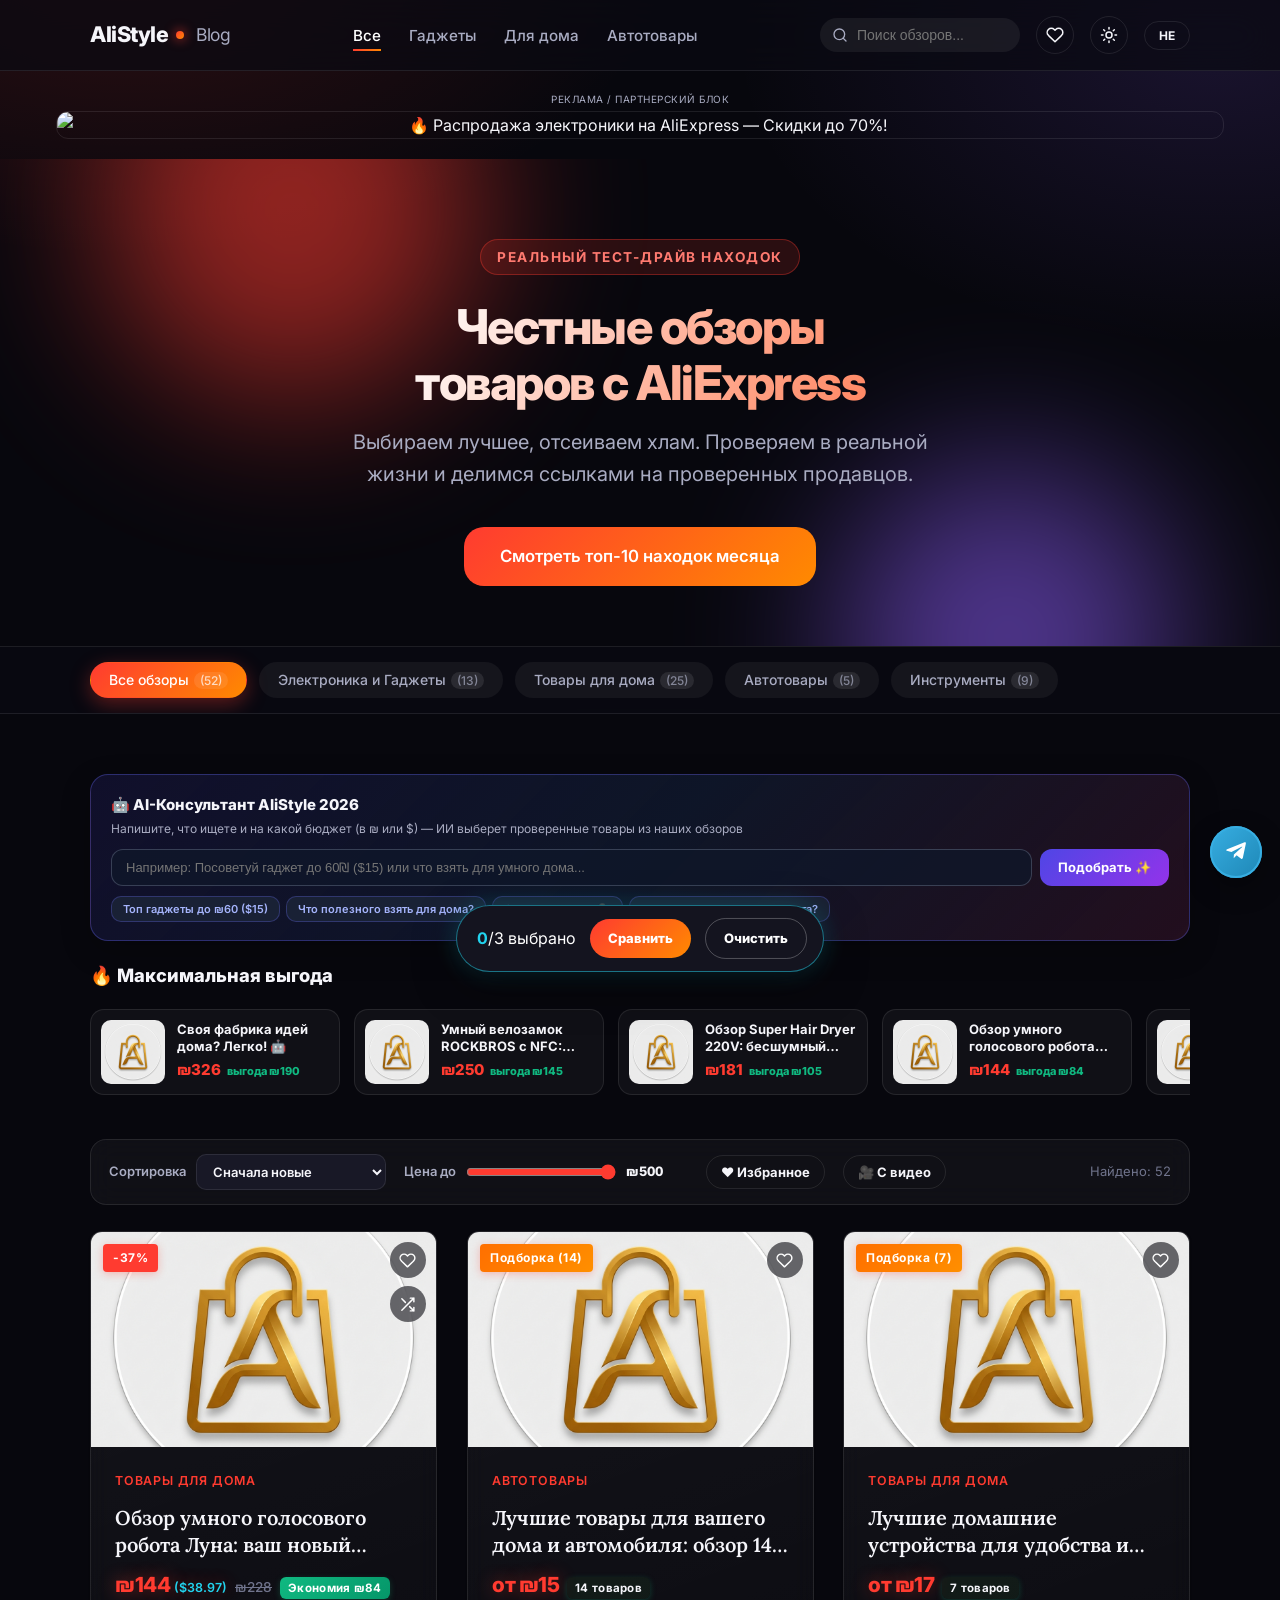
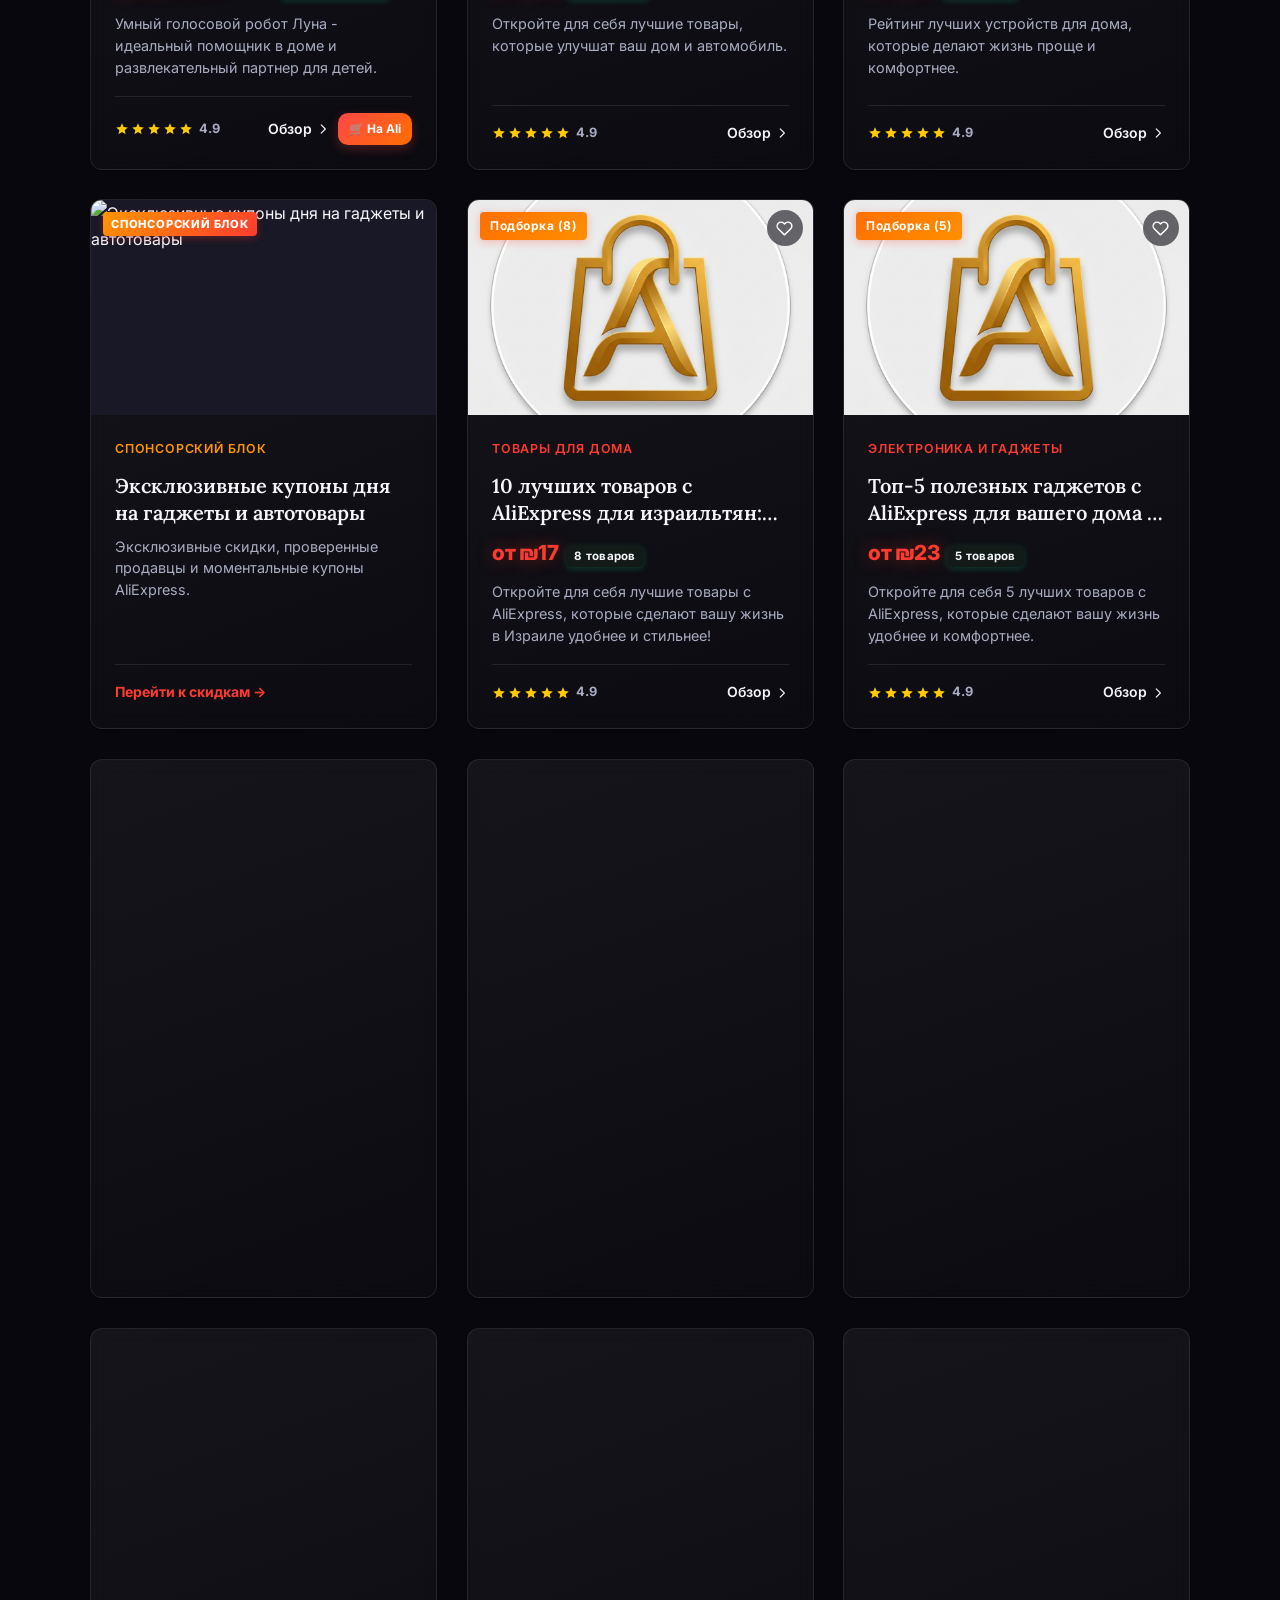
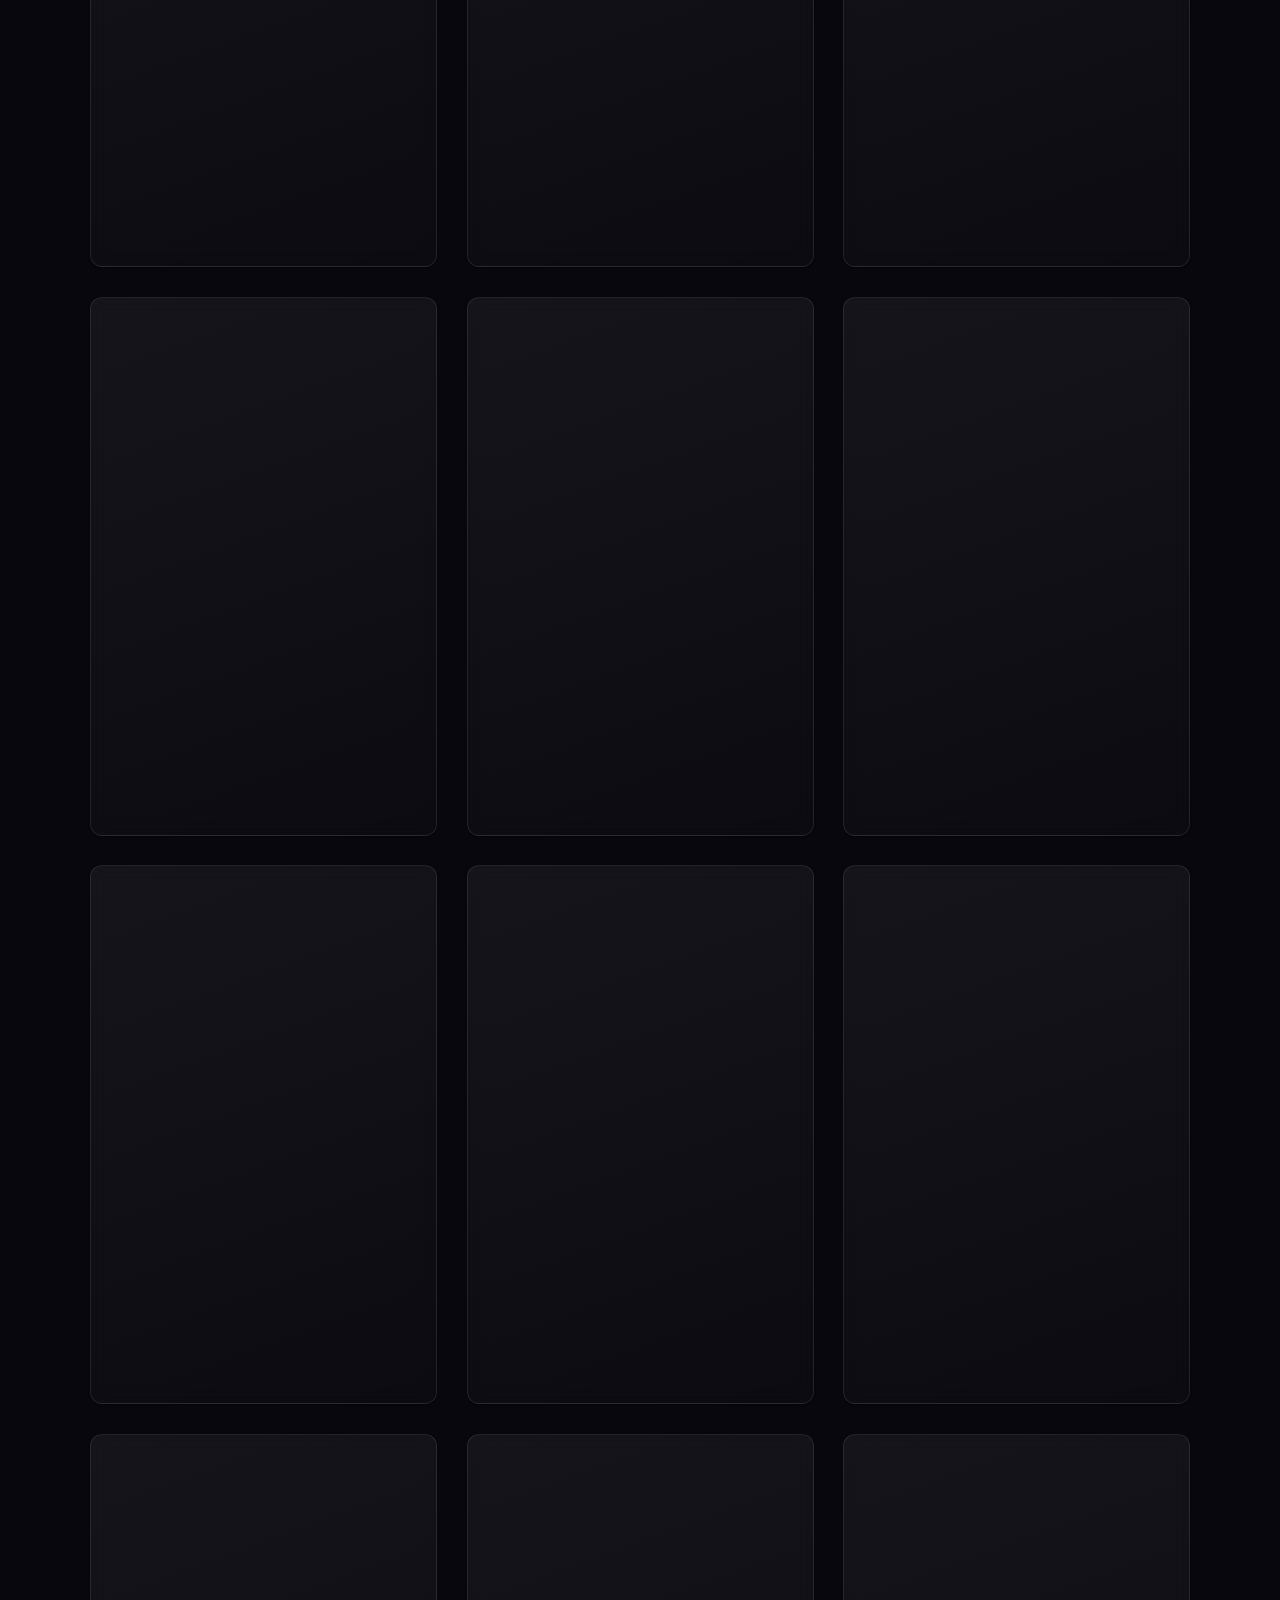
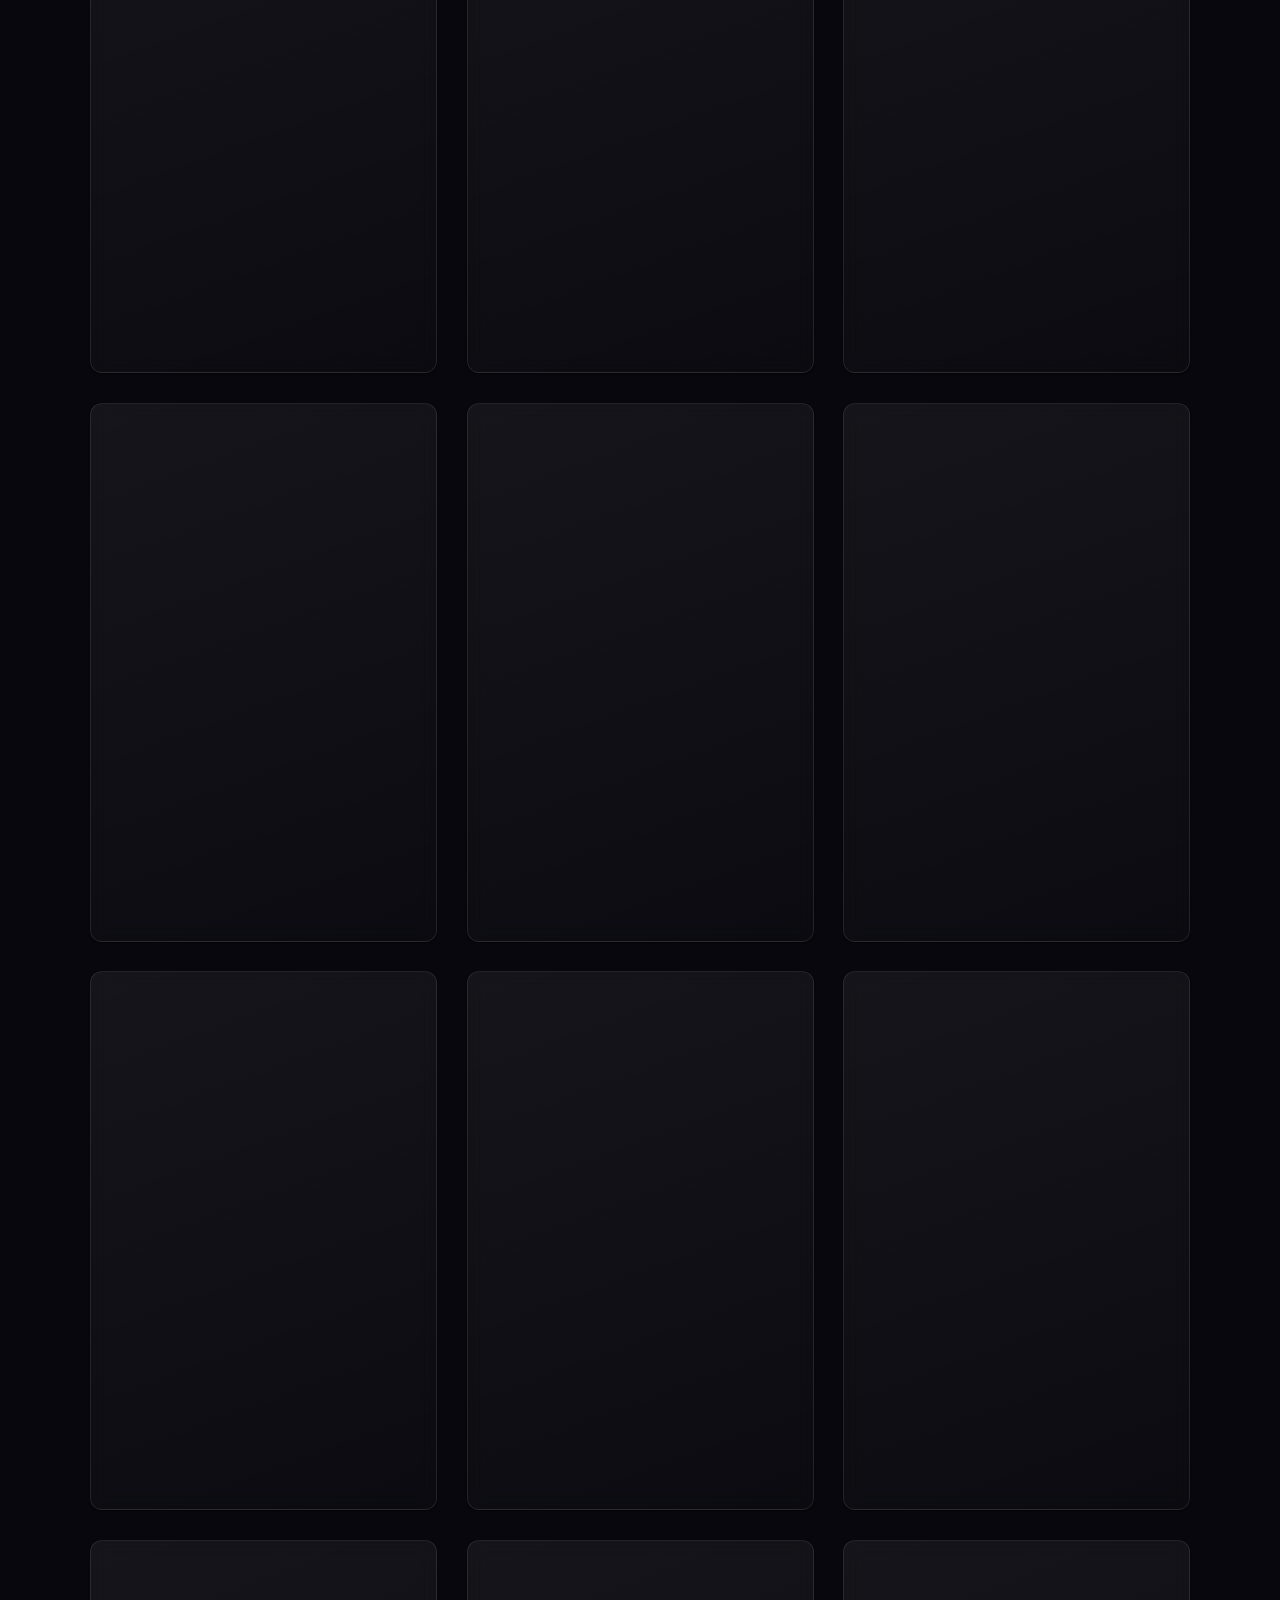
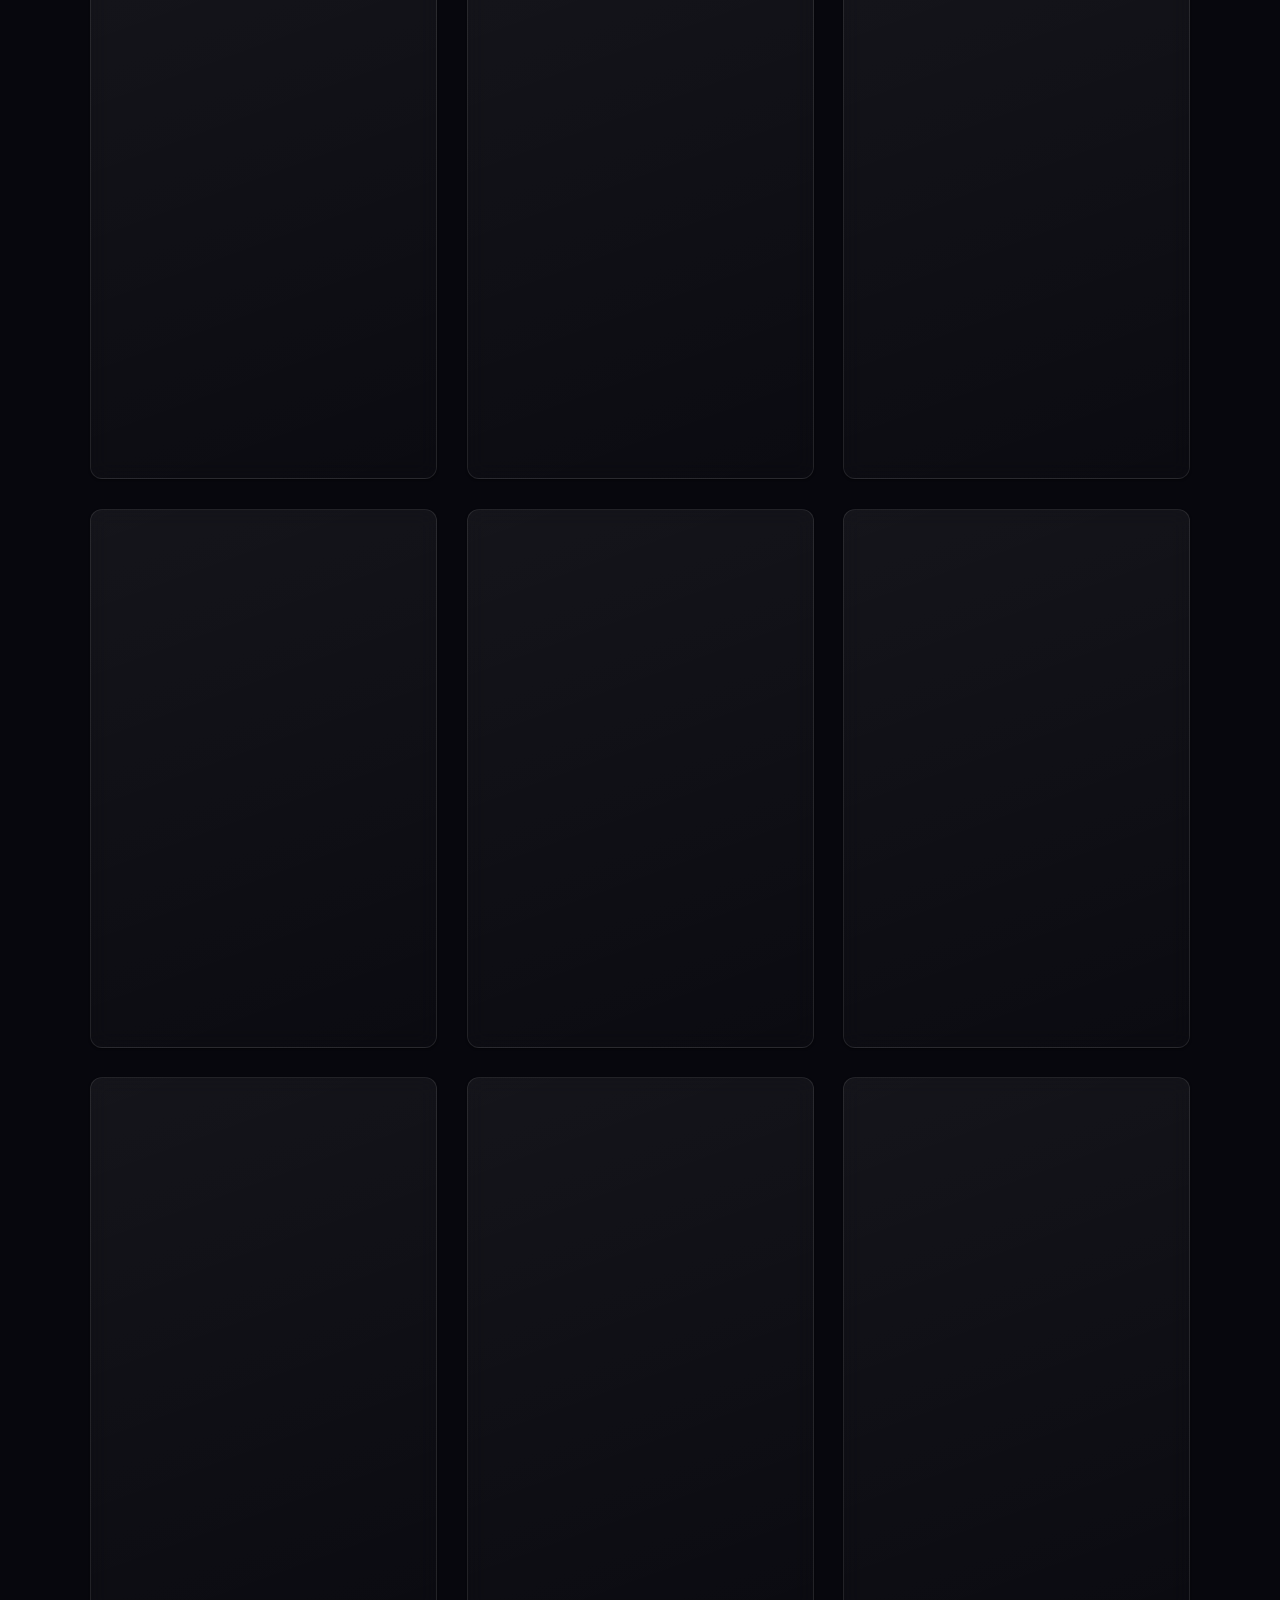
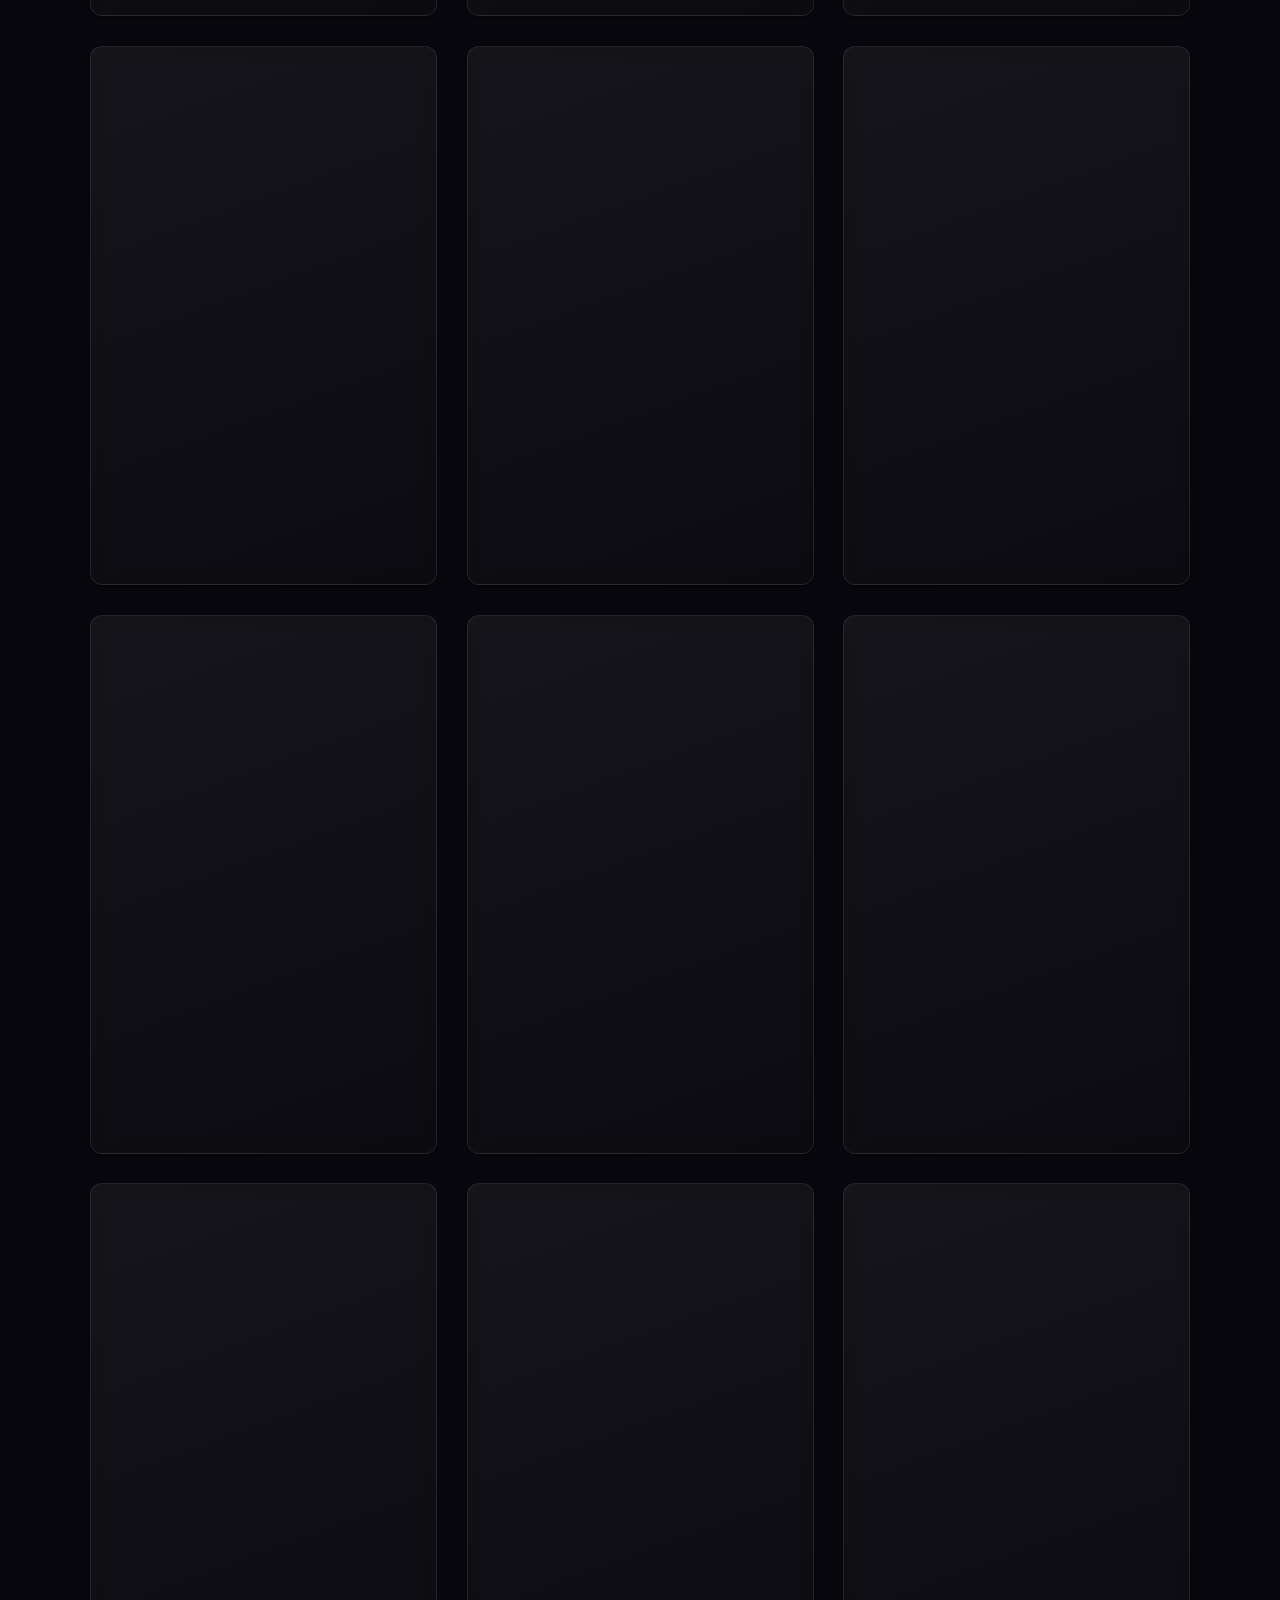
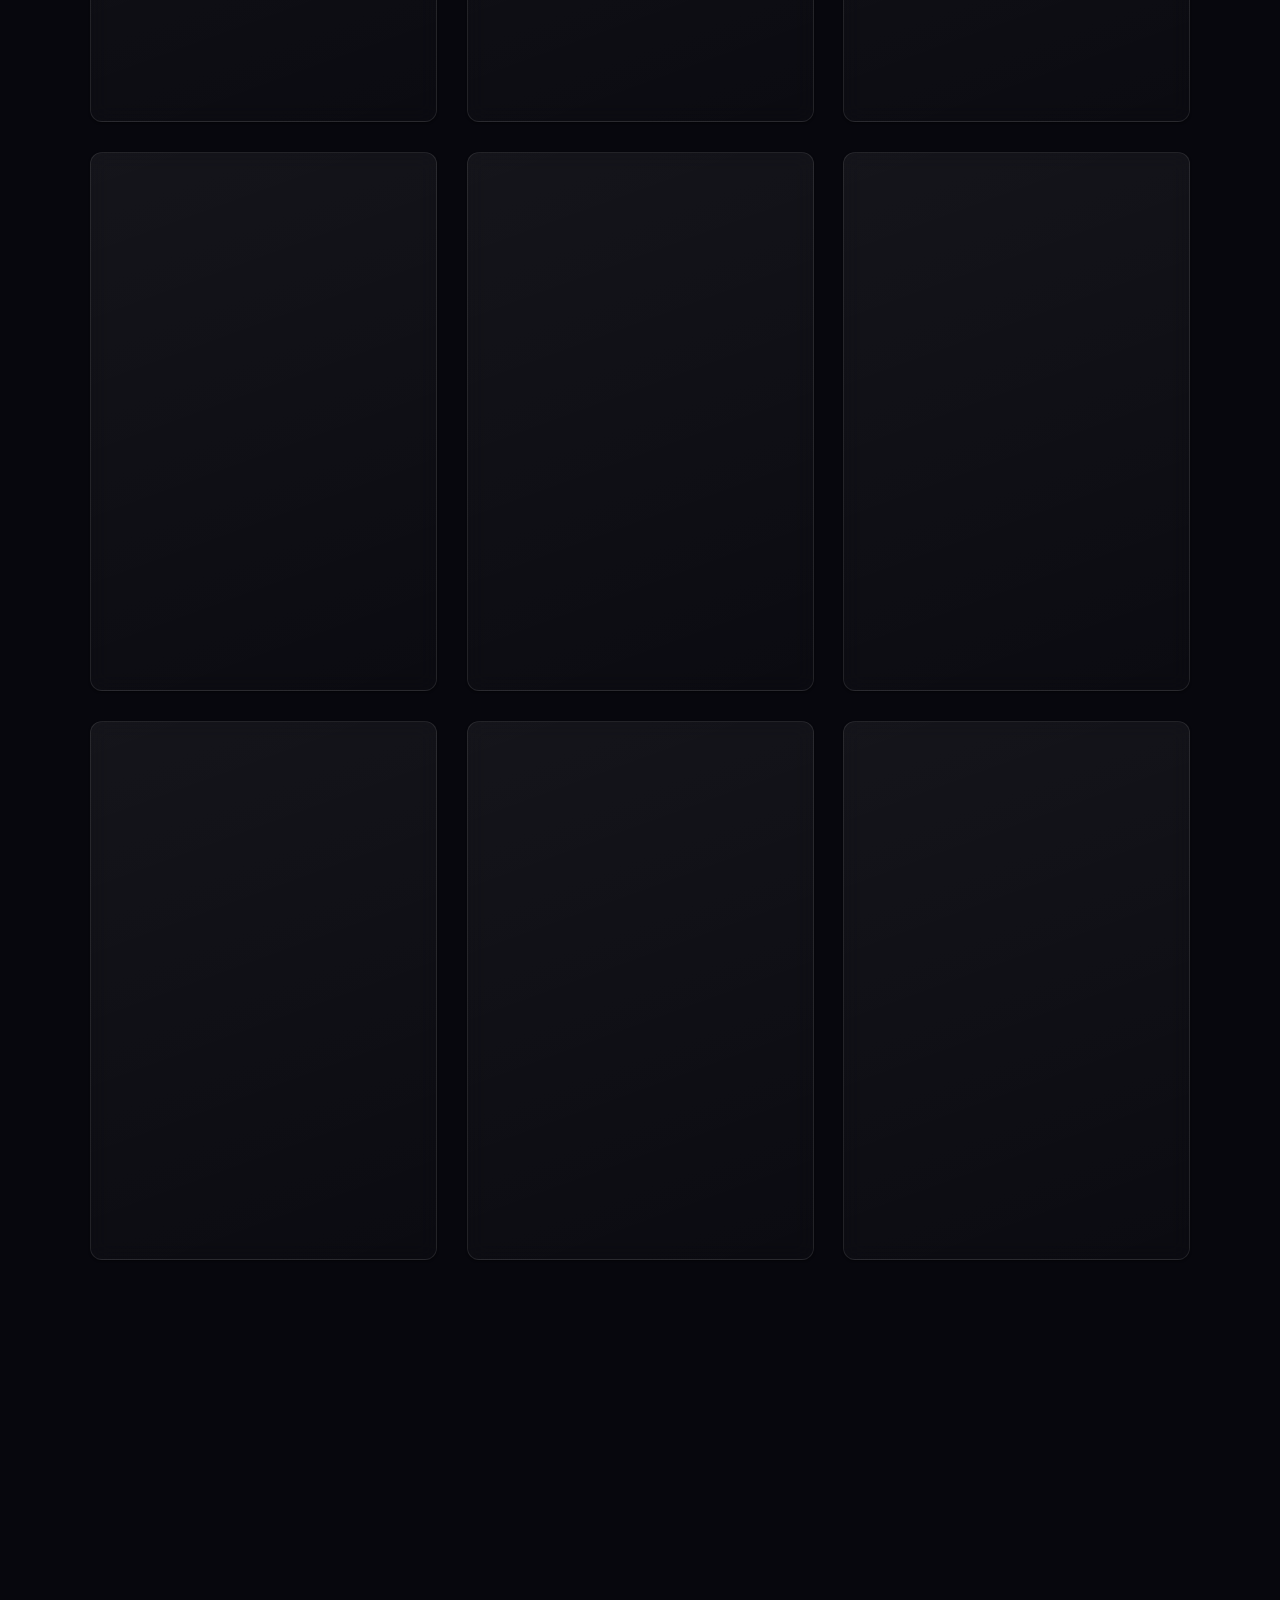
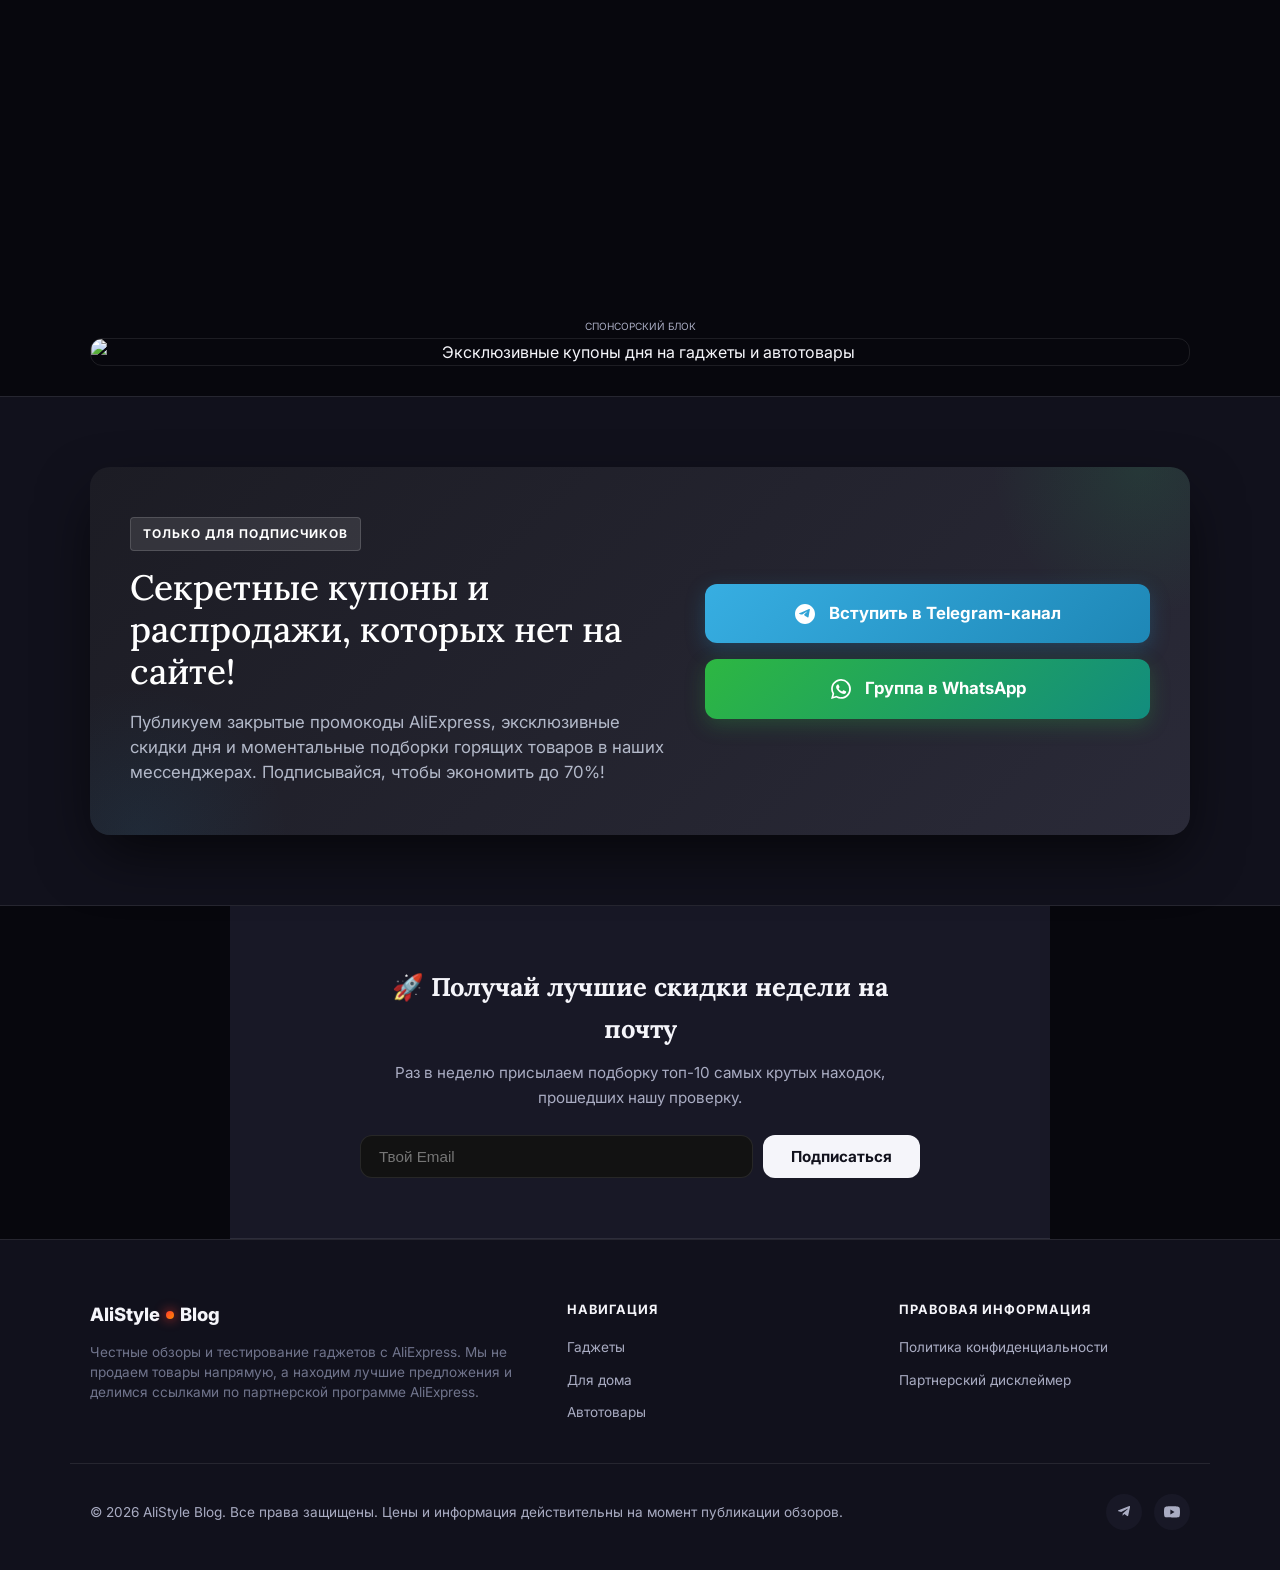
==== commit a8923858: "perf: instant sessionStorage + CDN load, non-blocking live sync, remove render-blocking CSS import" ====
--- a/alistyle-blog/index.html
+++ b/alistyle-blog/index.html
@@ -20,11 +20,14 @@
     <meta name="twitter:card" content="summary_large_image">
     <link rel="icon" type="image/png" href="logo.png">
 
-    <!-- Preconnect Fonts for Fast Loading -->
+    <!-- Preconnect & Preload for Instant Loading -->
+    <link rel="preconnect" href="https://ae-pic-a1.aliexpress-media.com" crossorigin>
     <link rel="preconnect" href="https://fonts.googleapis.com">
     <link rel="preconnect" href="https://fonts.gstatic.com" crossorigin>
-    <link rel="stylesheet" href="style.css?v=2.4">
-    <link rel="stylesheet" href="neon.css?v=1.0">
+    <link rel="preload" href="reviews.json" as="fetch" crossorigin>
+    <link rel="stylesheet" href="https://fonts.googleapis.com/css2?family=Inter:wght@400;500;600;700;800&family=Lora:ital,wght@0,400;0,600;0,700;1,400&display=swap" media="print" onload="this.media='all'">
+    <link rel="stylesheet" href="style.css?v=2.5">
+    <link rel="stylesheet" href="neon.css?v=1.1">
 </head>
 <body>
 
@@ -198,7 +201,7 @@
             return { outOf5: r.toFixed(1), outOf10: (r * 2).toFixed(1), numOutOf5: r };
         };
     </script>
-    <script src="main.js?v=2.4"></script>
-    <script src="features.js?v=2.4"></script>
+    <script src="main.js?v=2.5"></script>
+    <script src="features.js?v=2.5"></script>
 </body>
 </html>
--- a/alistyle-blog/style.css
+++ b/alistyle-blog/style.css
@@ -2,8 +2,6 @@
  * AliStyle Blog - Modern Conversion-Optimized Stylesheet
  * Custom styles in the style of Apple/Medium with AliExpress Red/Orange accents
  */
-
-@import url('https://fonts.googleapis.com/css2?family=Inter:wght@300;400;500;600;700;800&family=Lora:ital,wght@0,400;0,500;0,600;0,700;1,400&display=swap');
 
 :root {
     /* Color Palette */
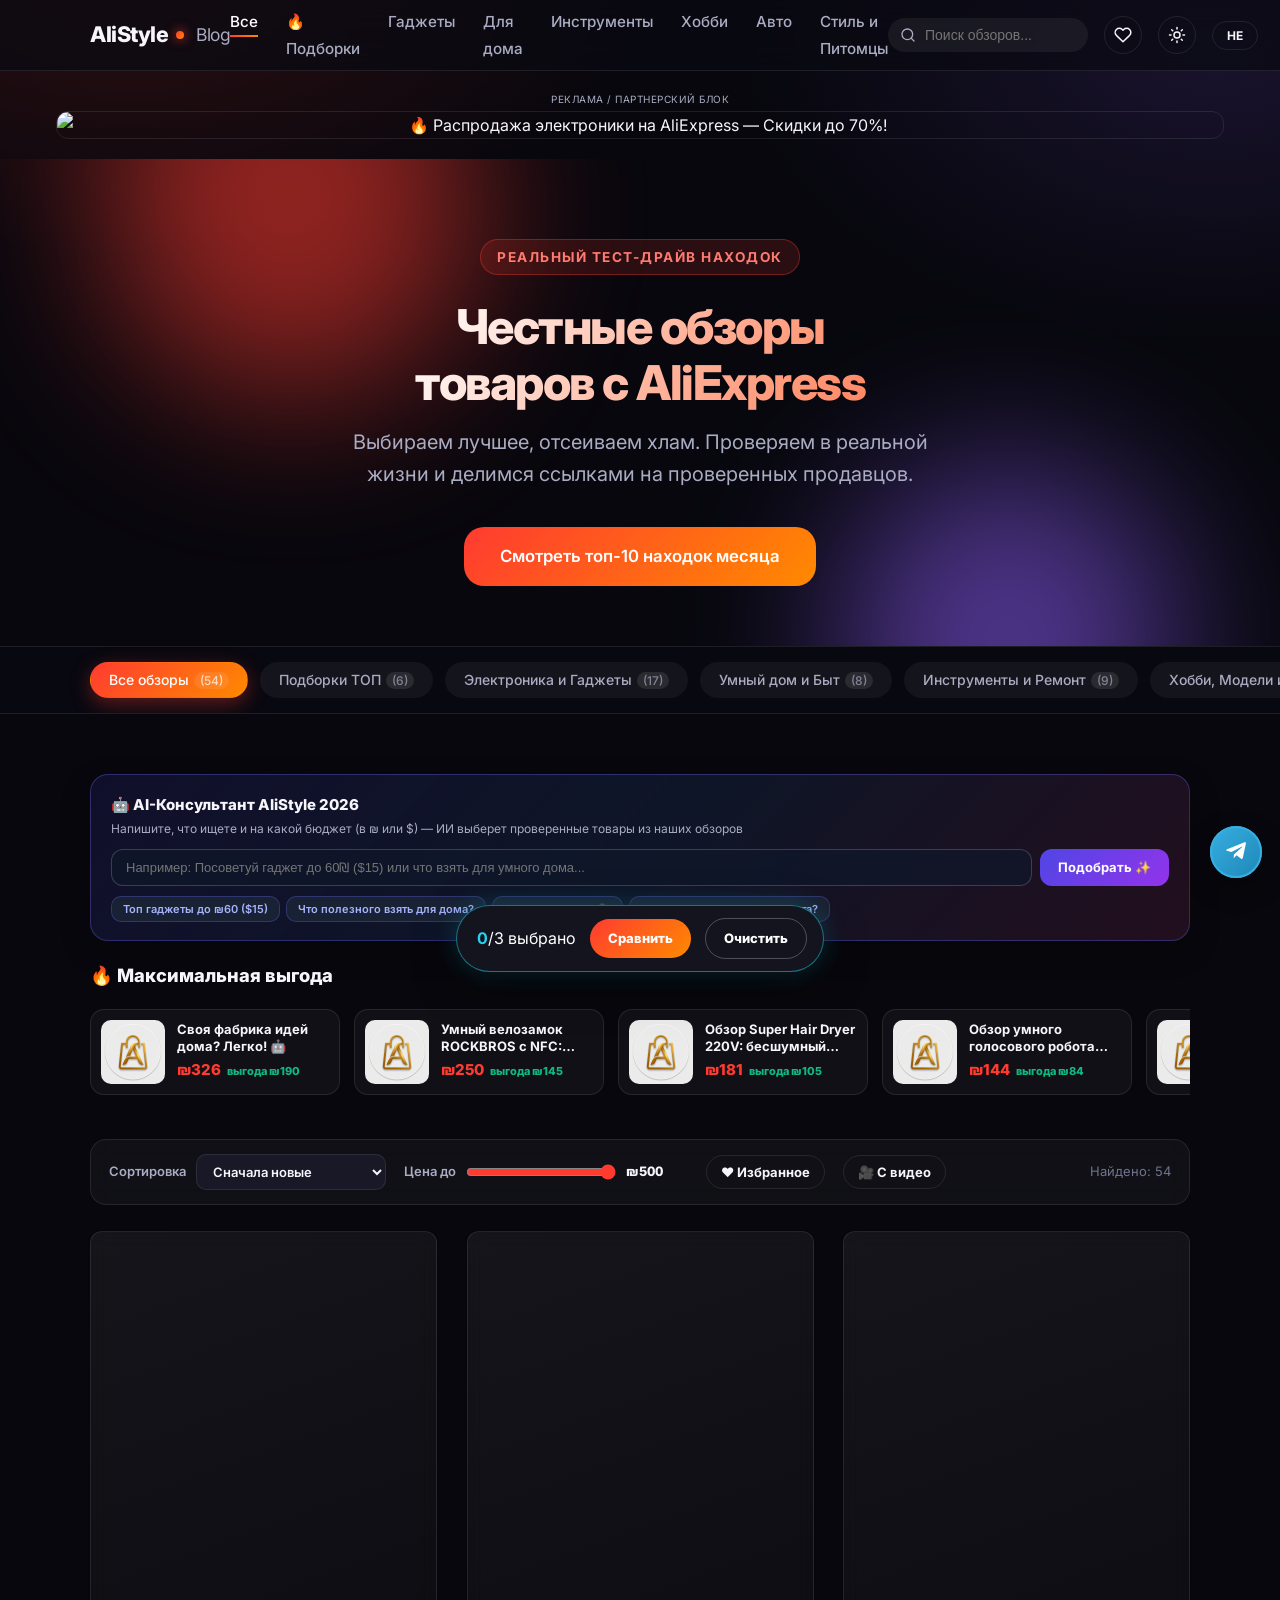
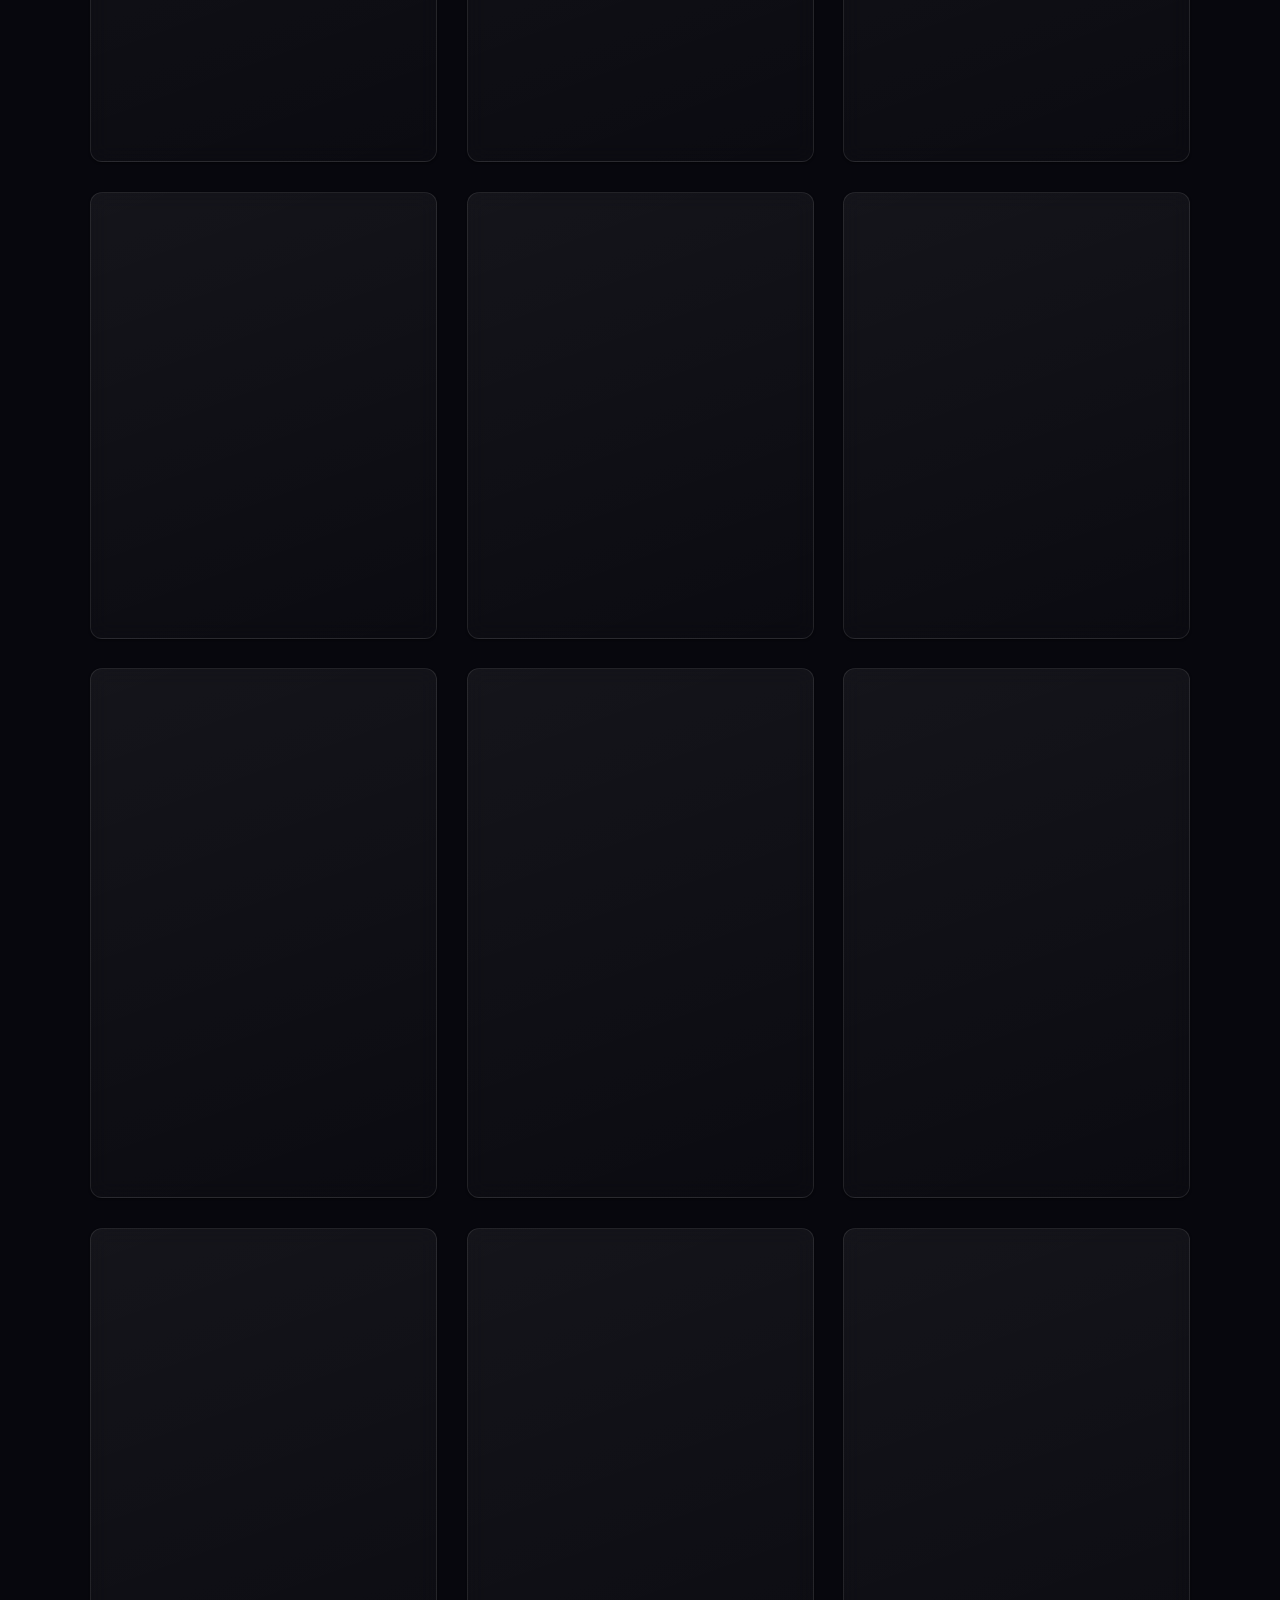
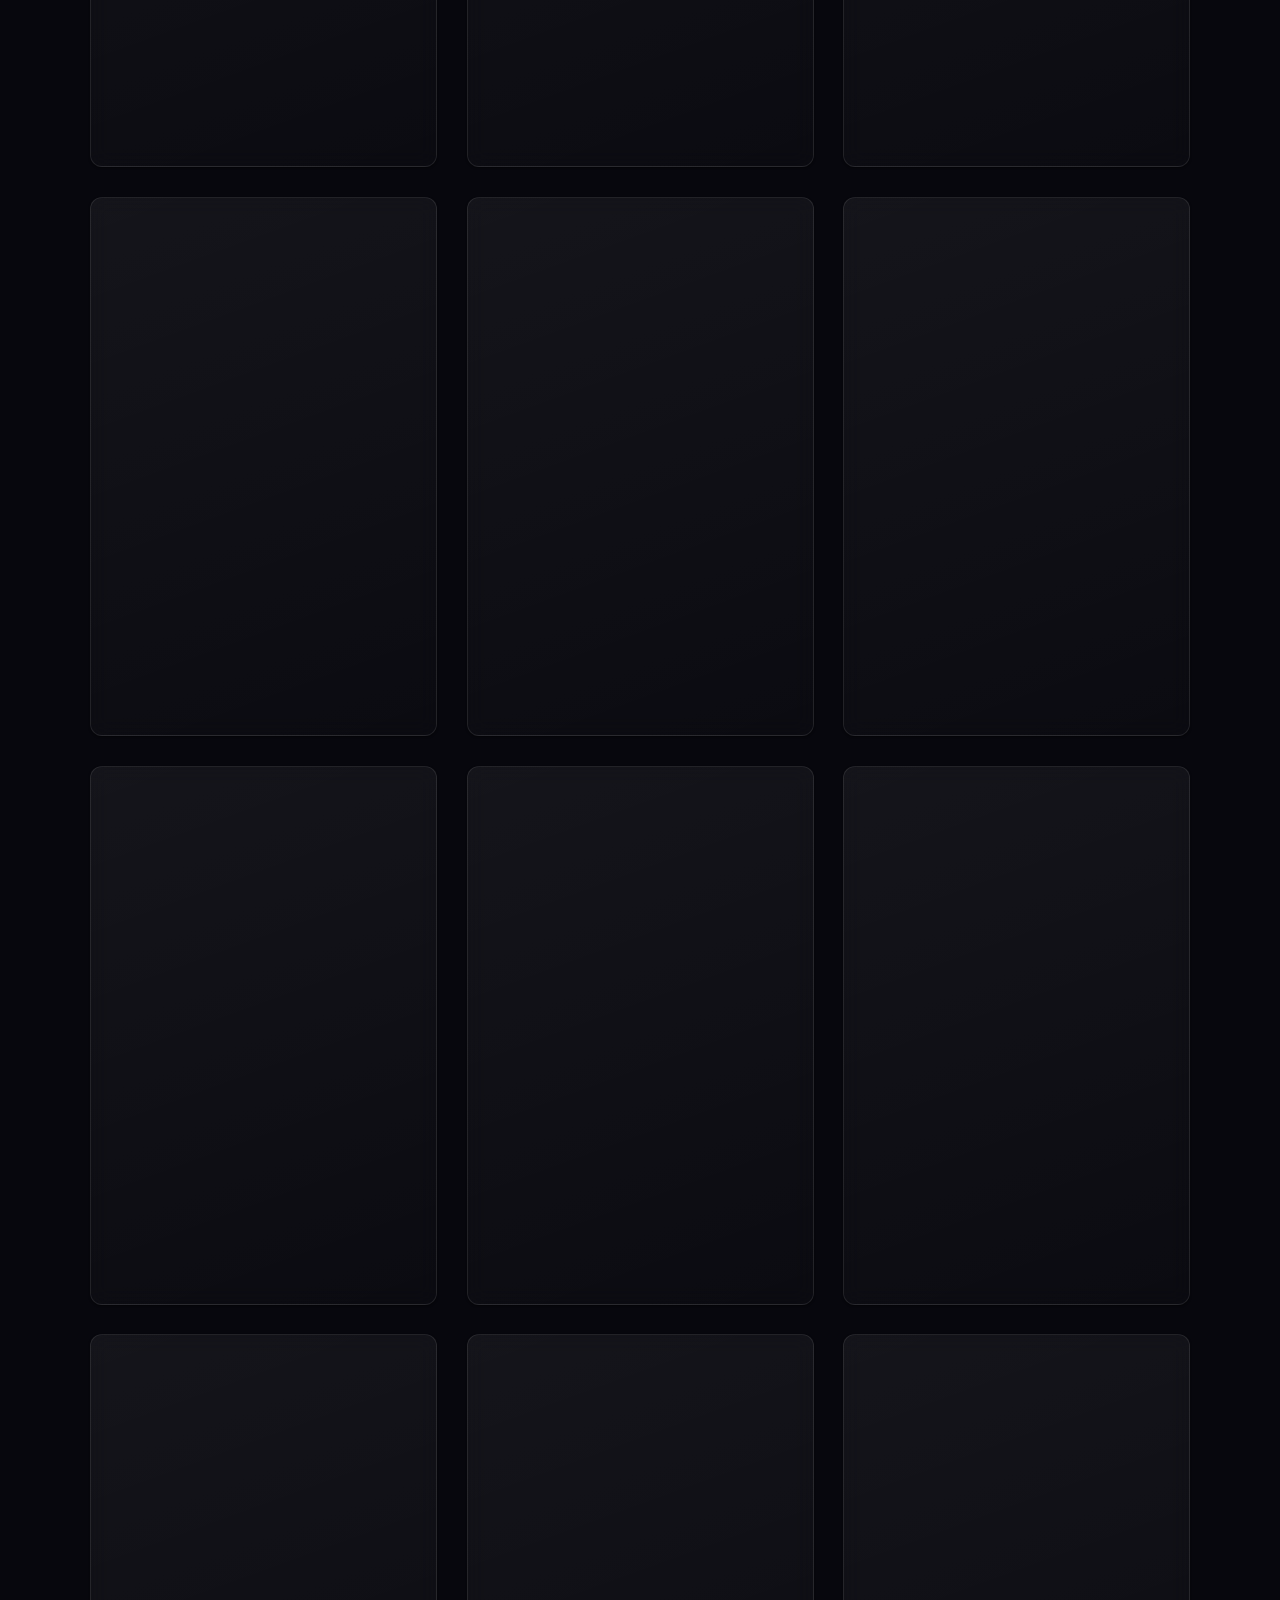
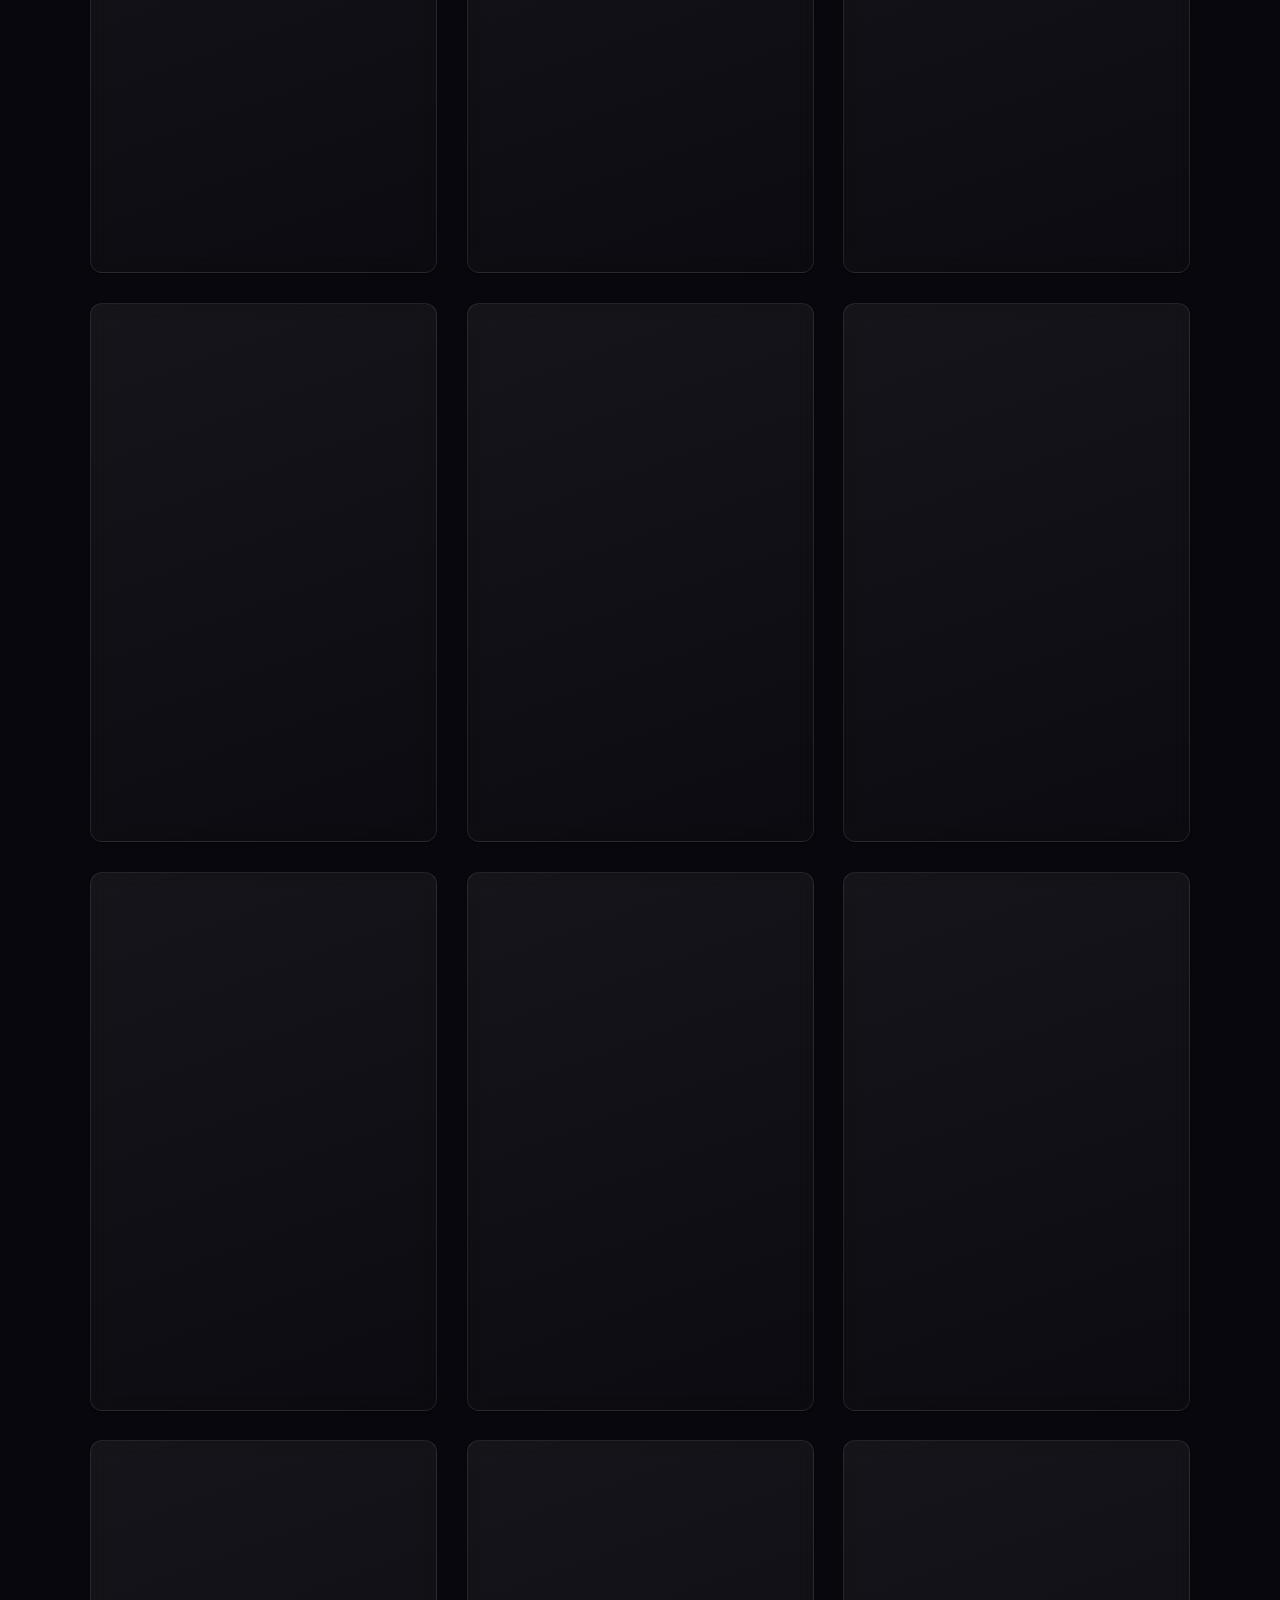
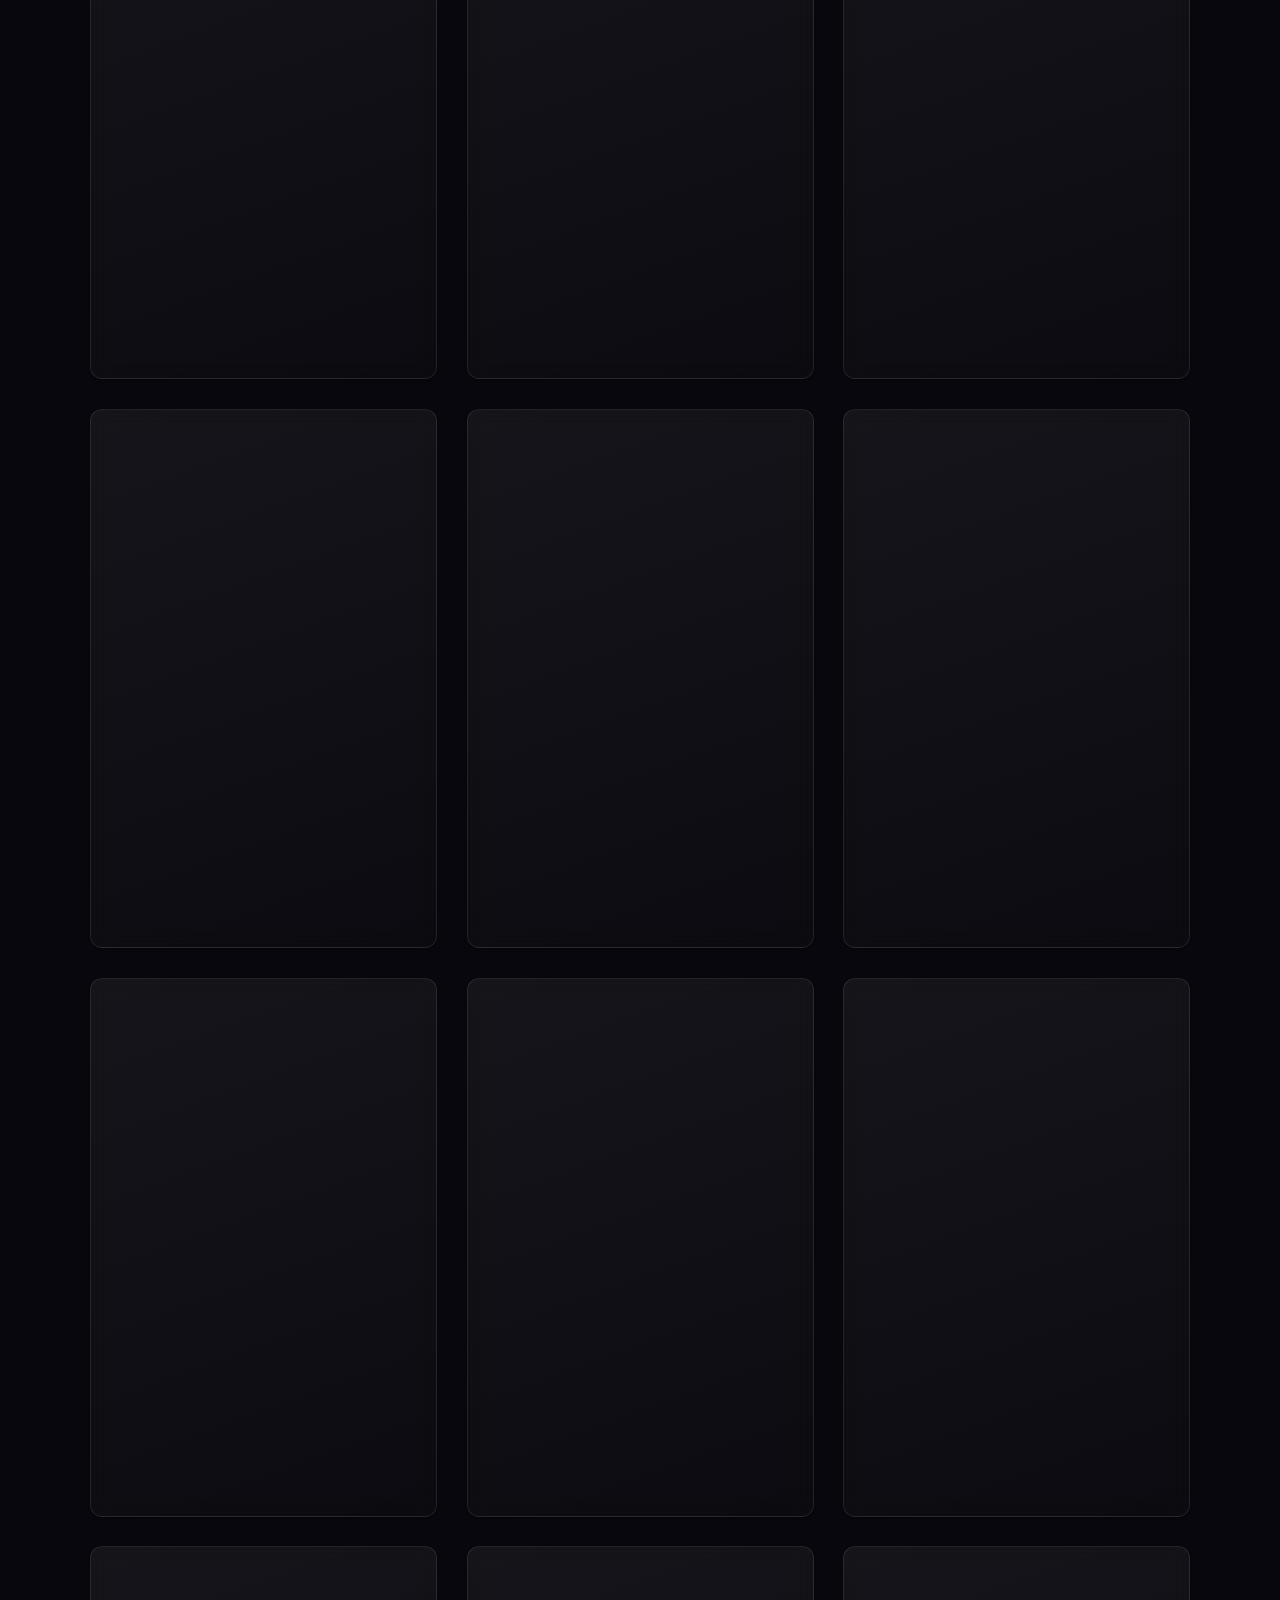
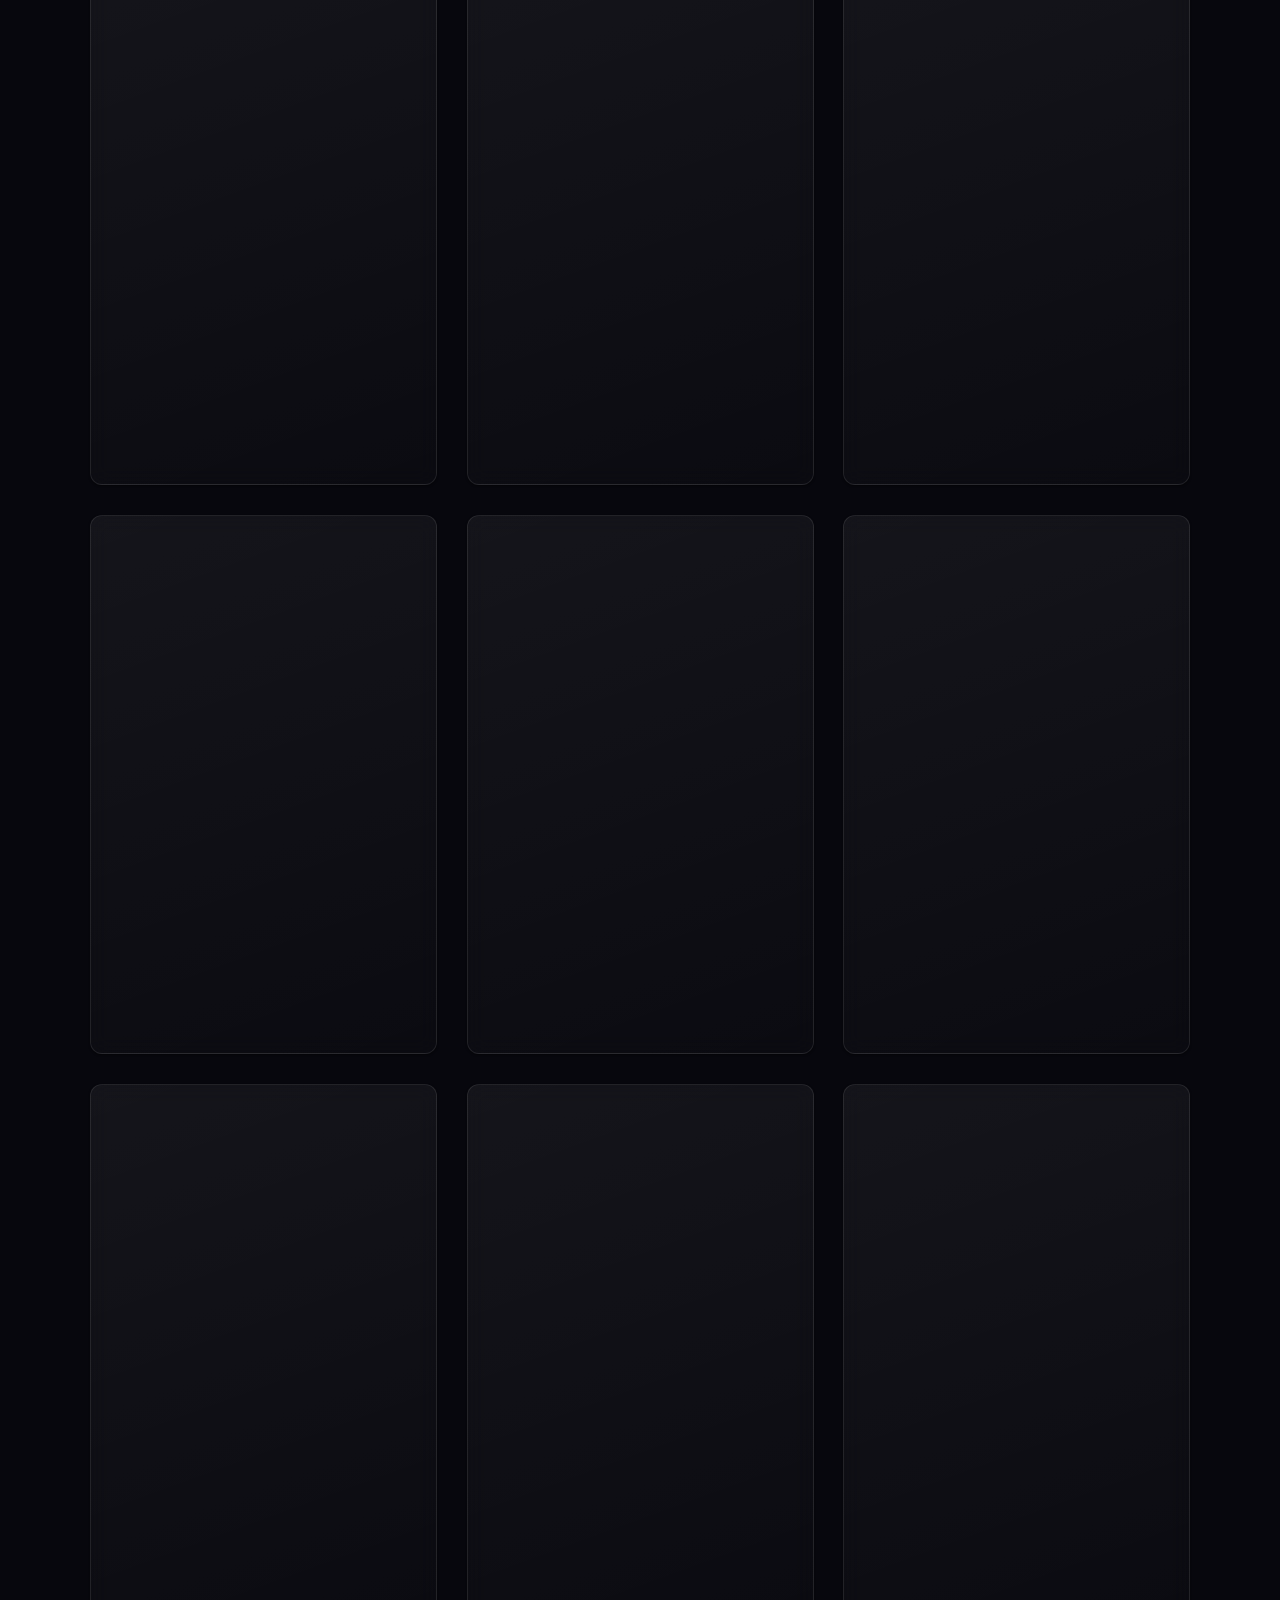
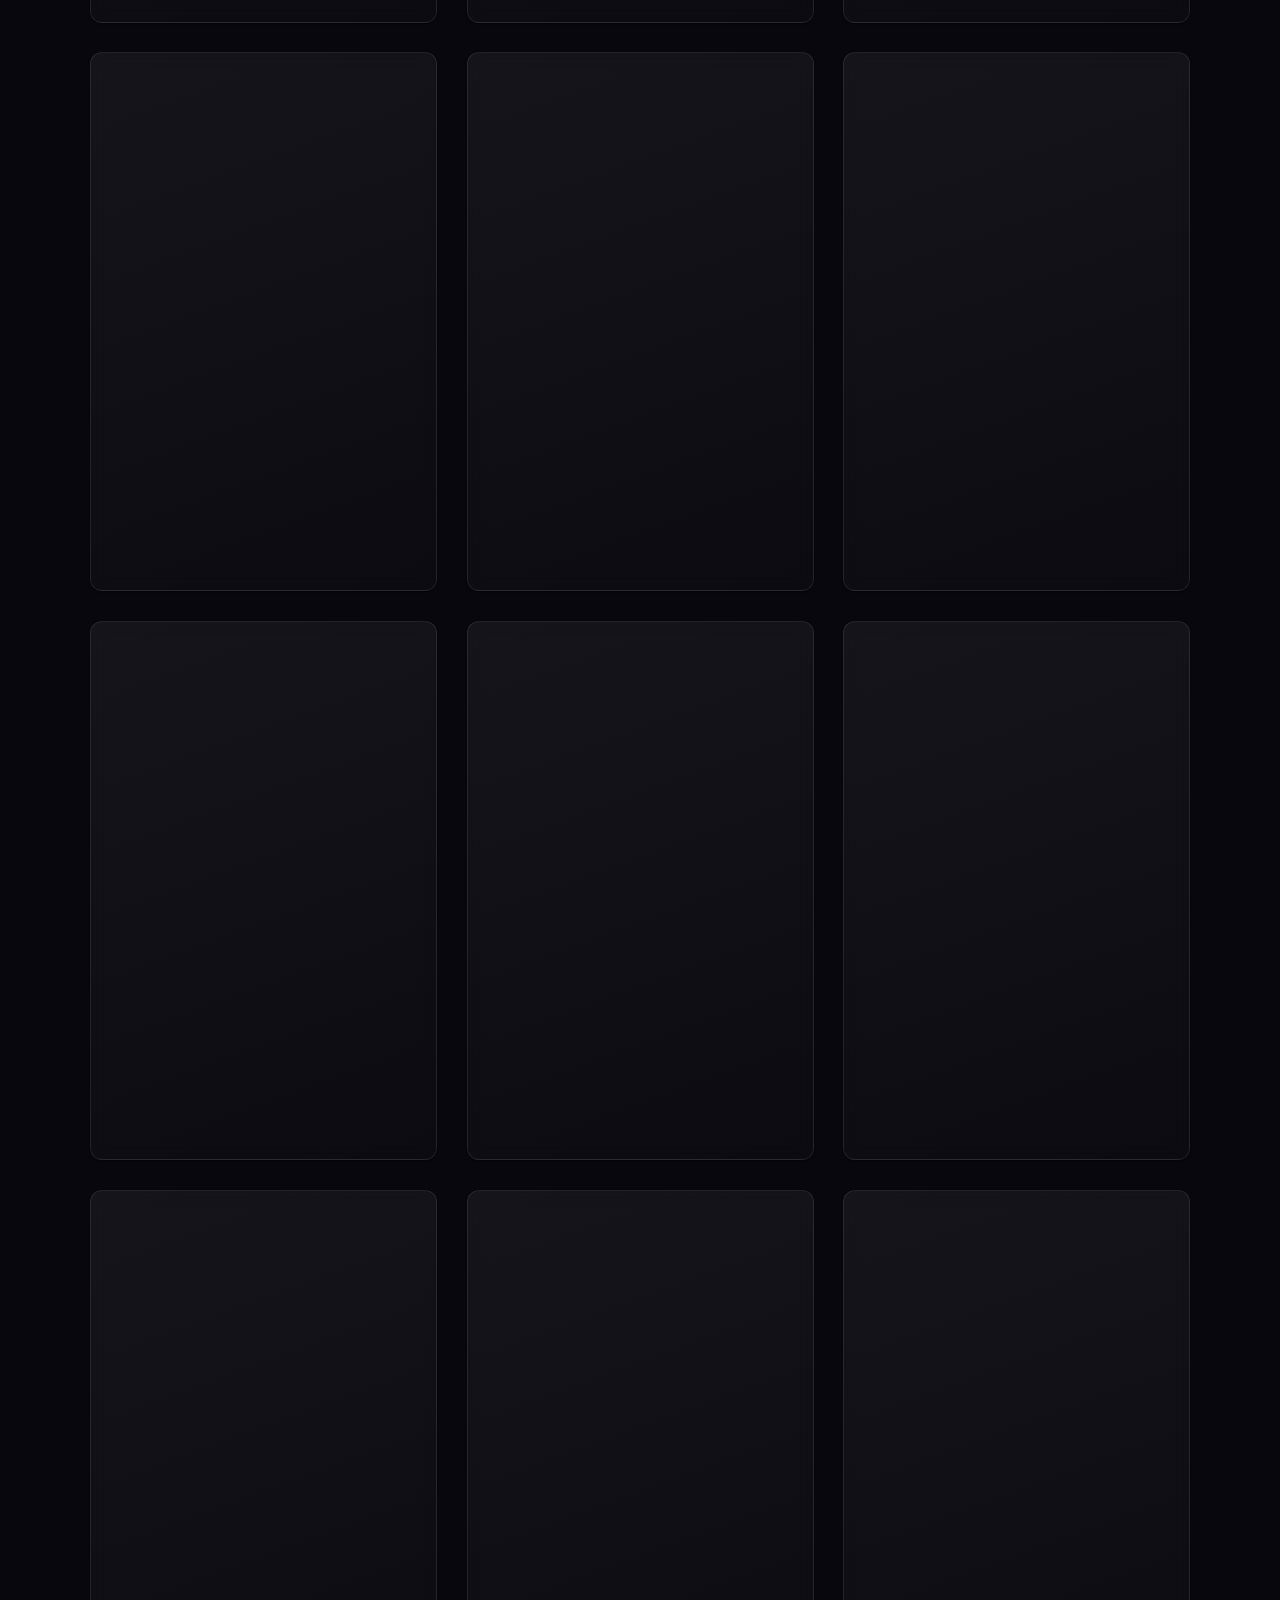
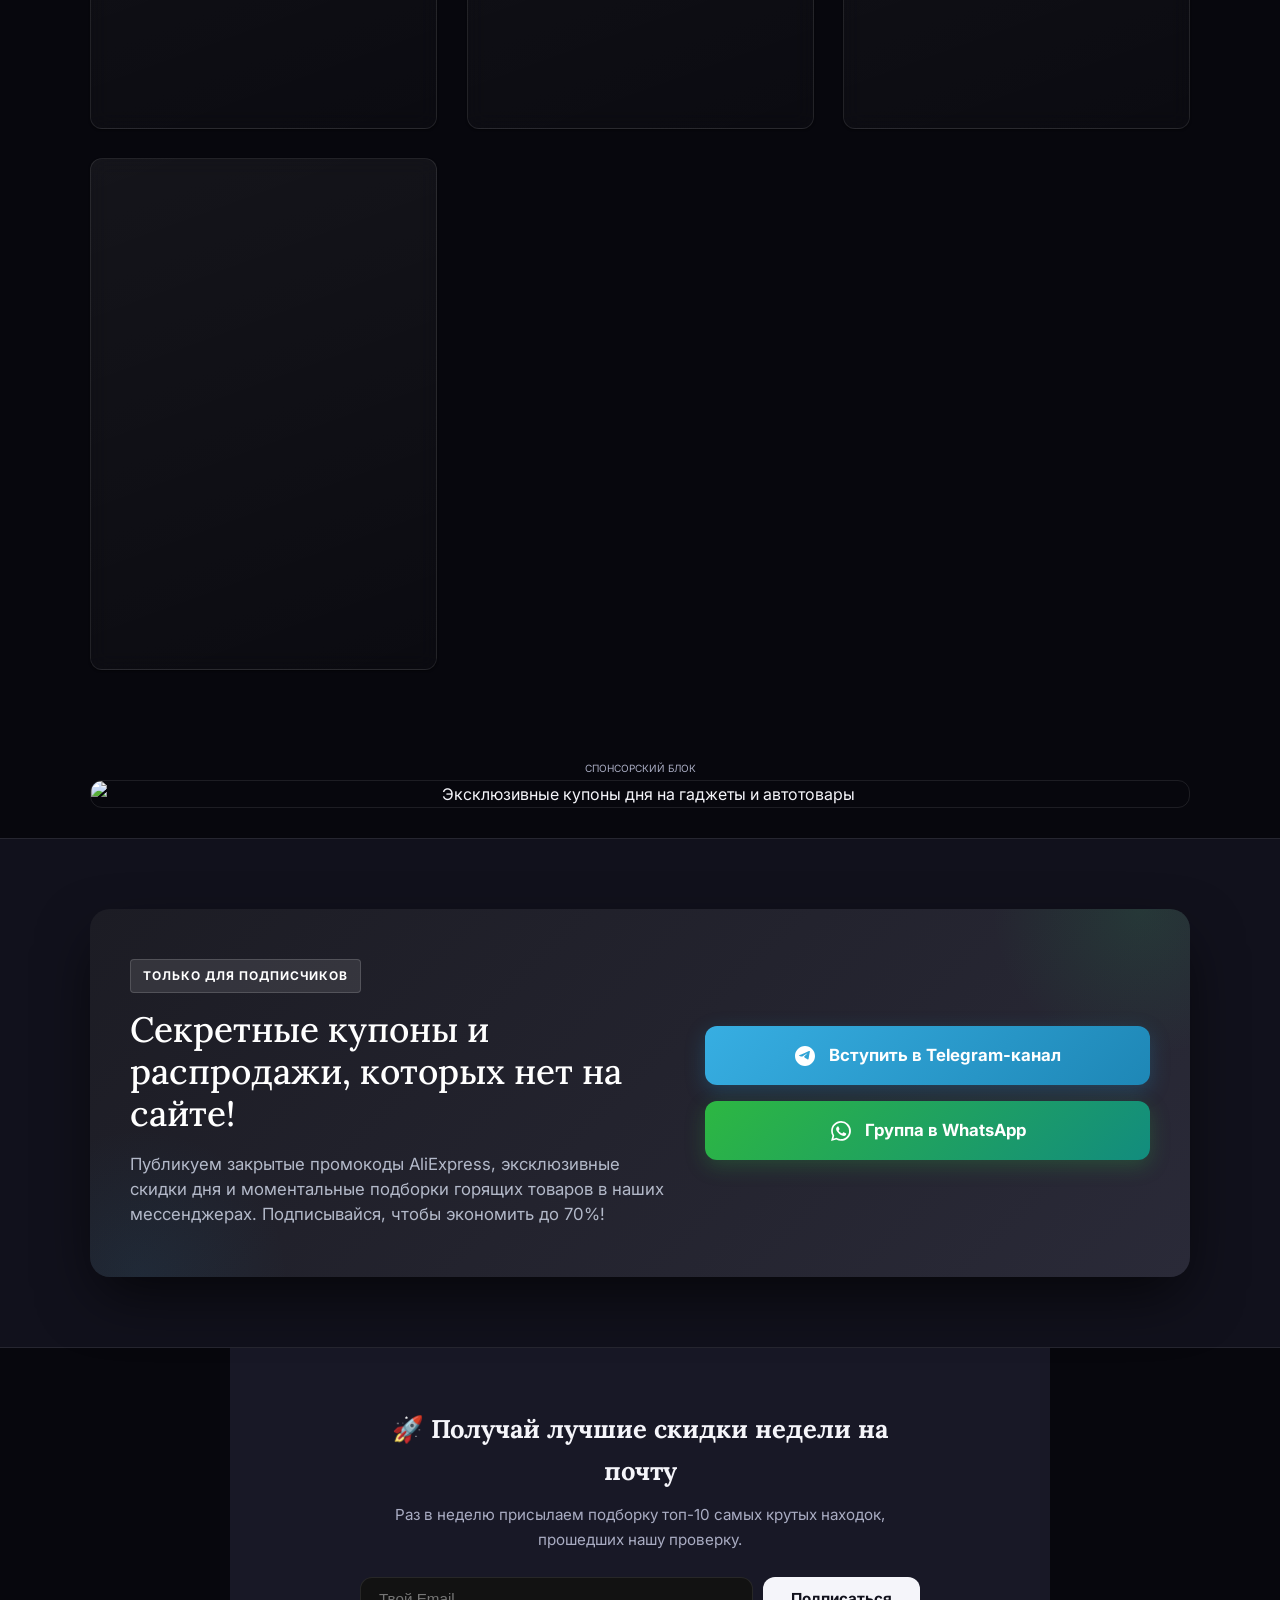
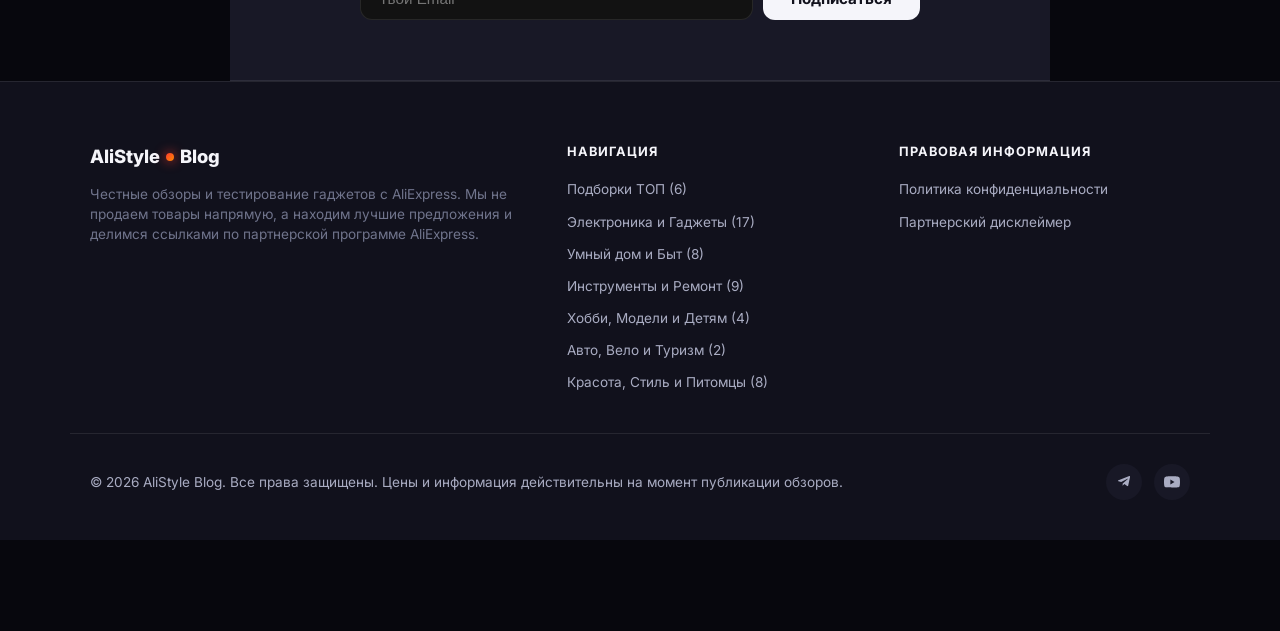
==== commit f86a9030: "feat(categories): automatic 7-category classification across AI, backend, and blog UI" ====
--- a/alistyle-blog/index.html
+++ b/alistyle-blog/index.html
@@ -201,7 +201,7 @@
             return { outOf5: r.toFixed(1), outOf10: (r * 2).toFixed(1), numOutOf5: r };
         };
     </script>
-    <script src="main.js?v=2.5"></script>
+    <script src="main.js?v=2.6"></script>
     <script src="features.js?v=2.5"></script>
 </body>
 </html>
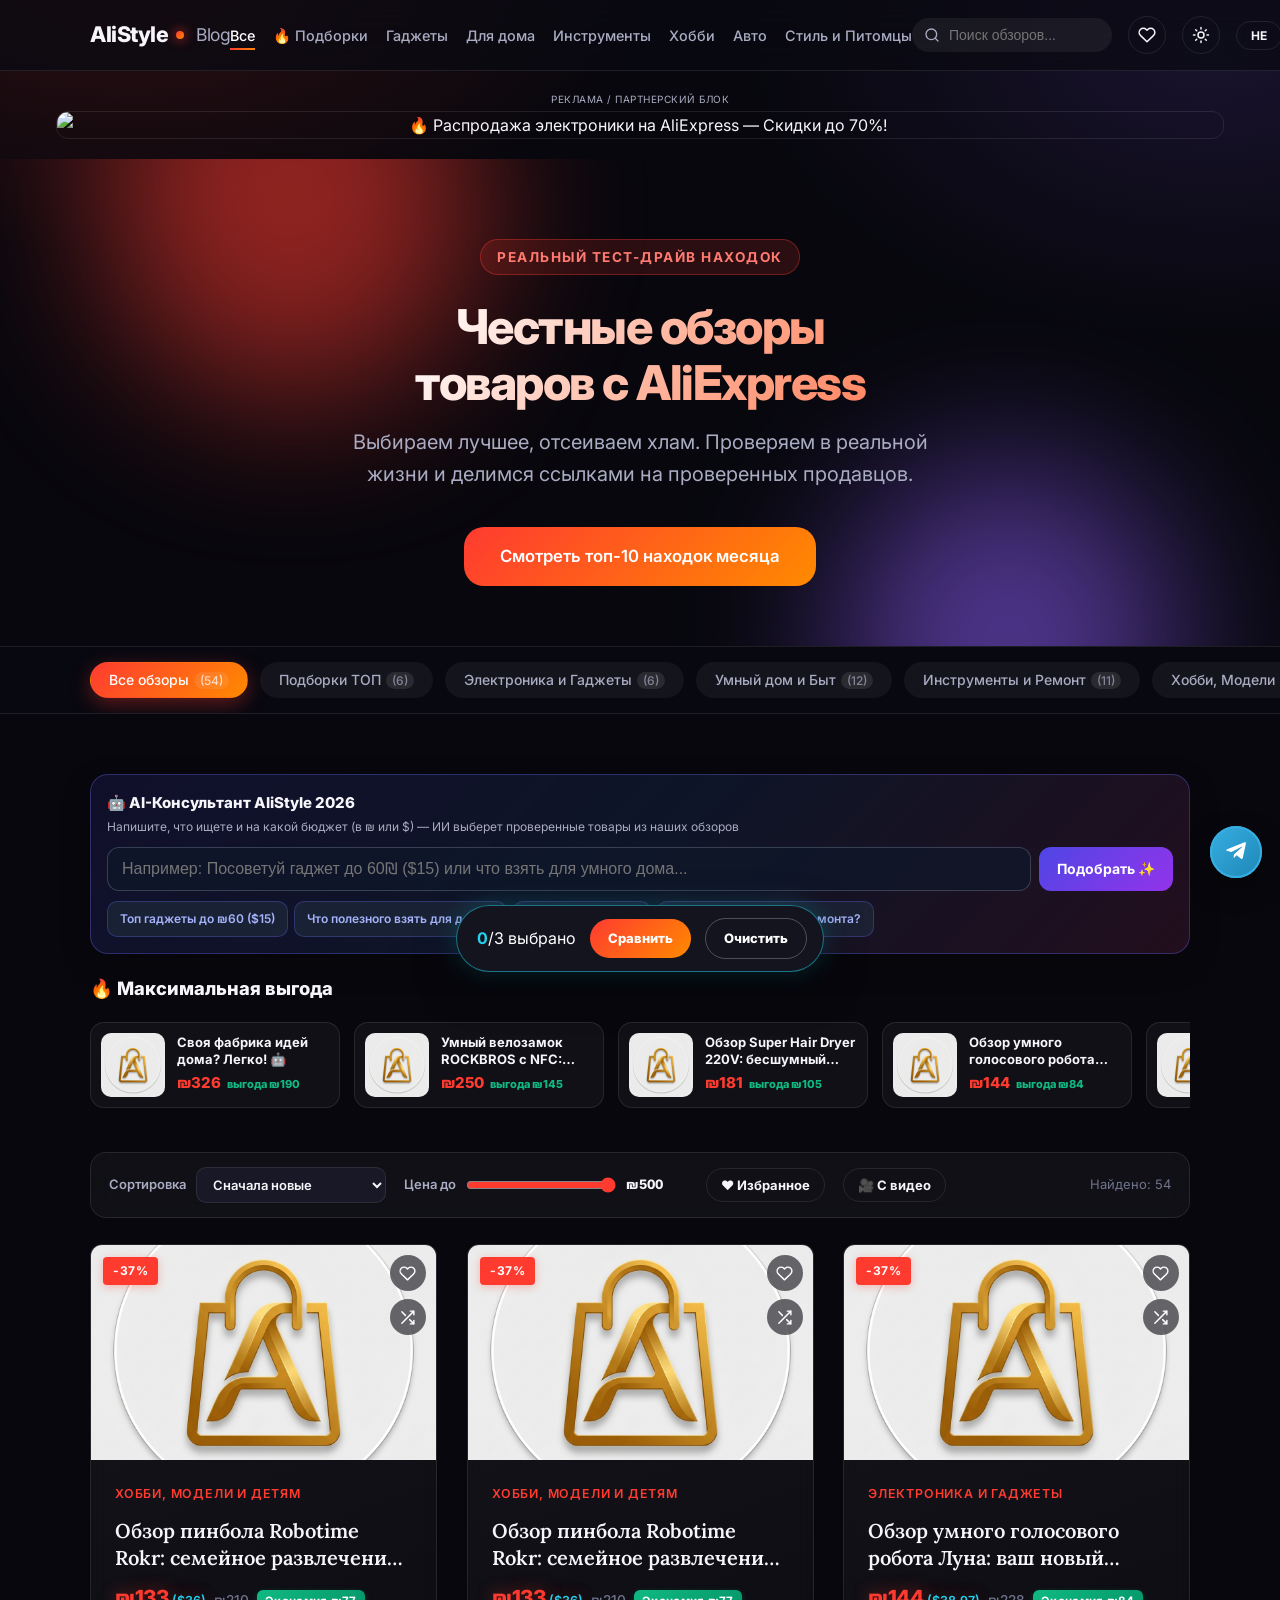
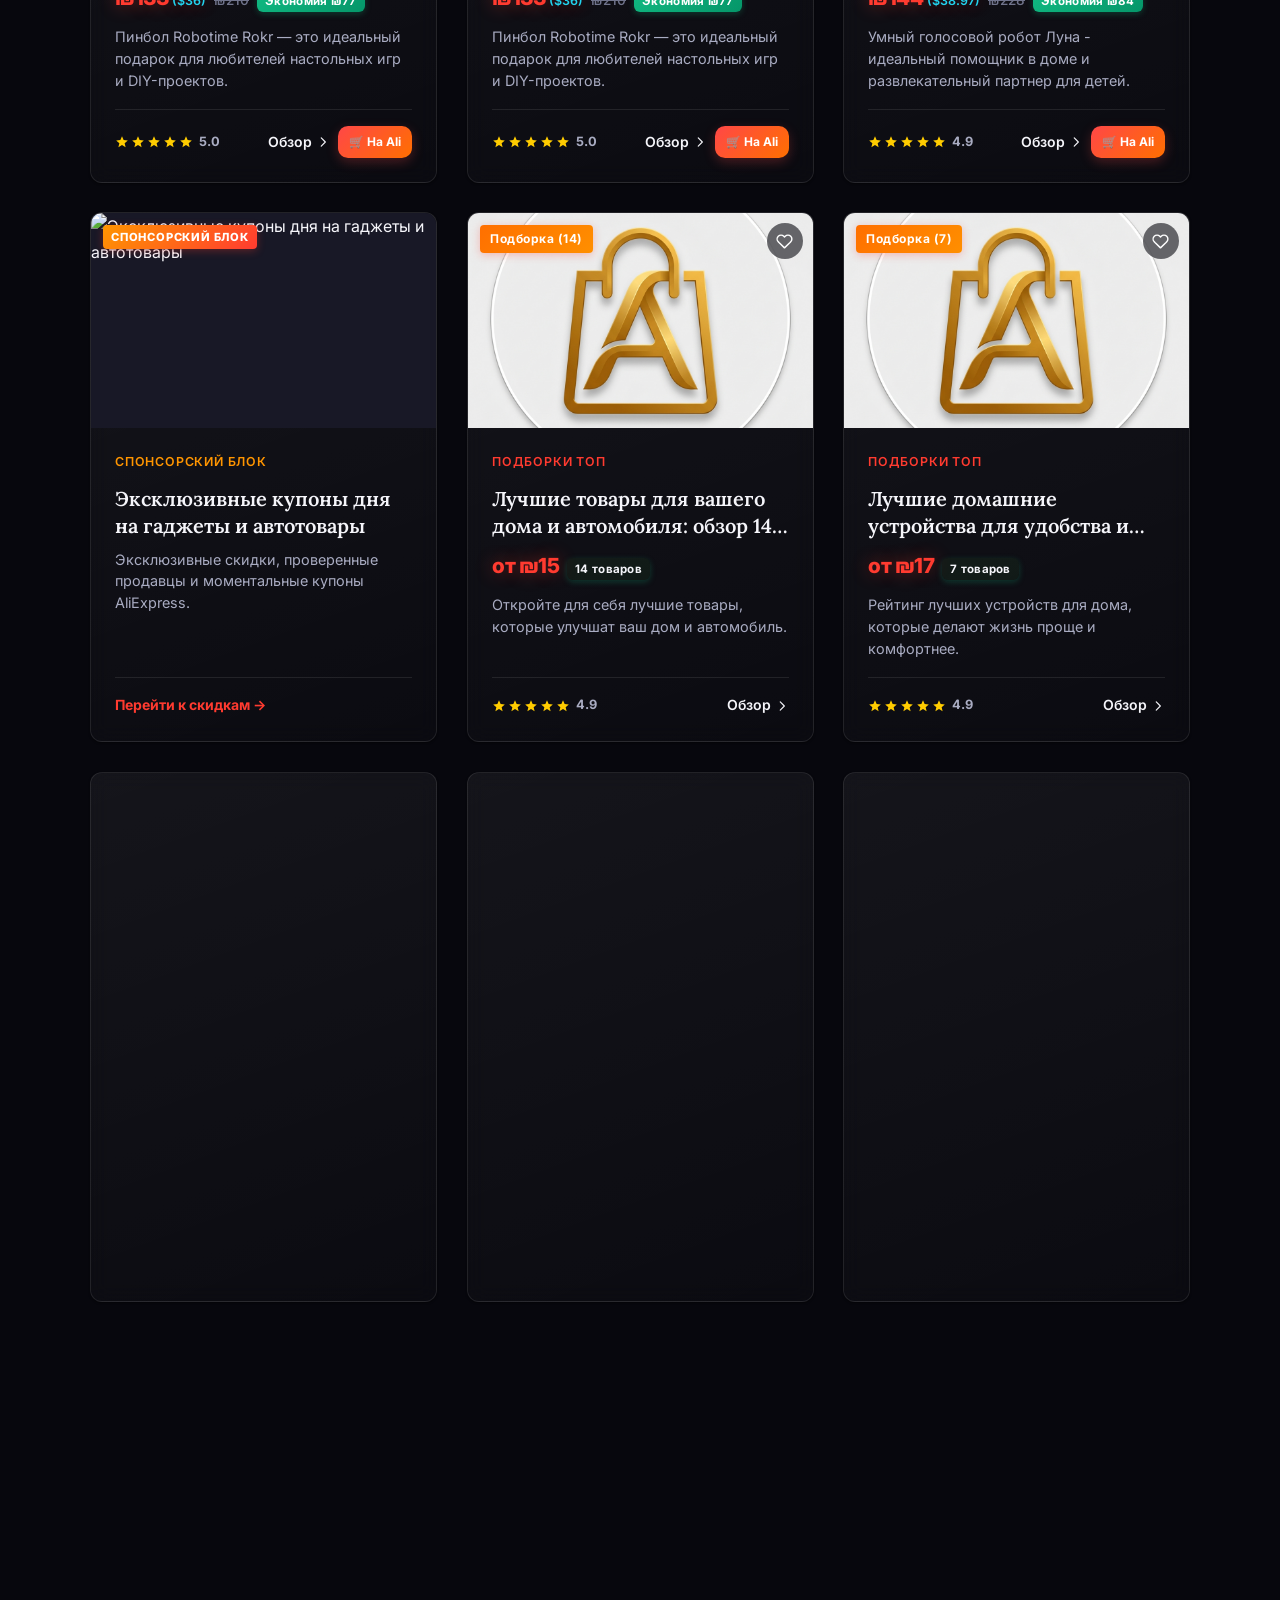
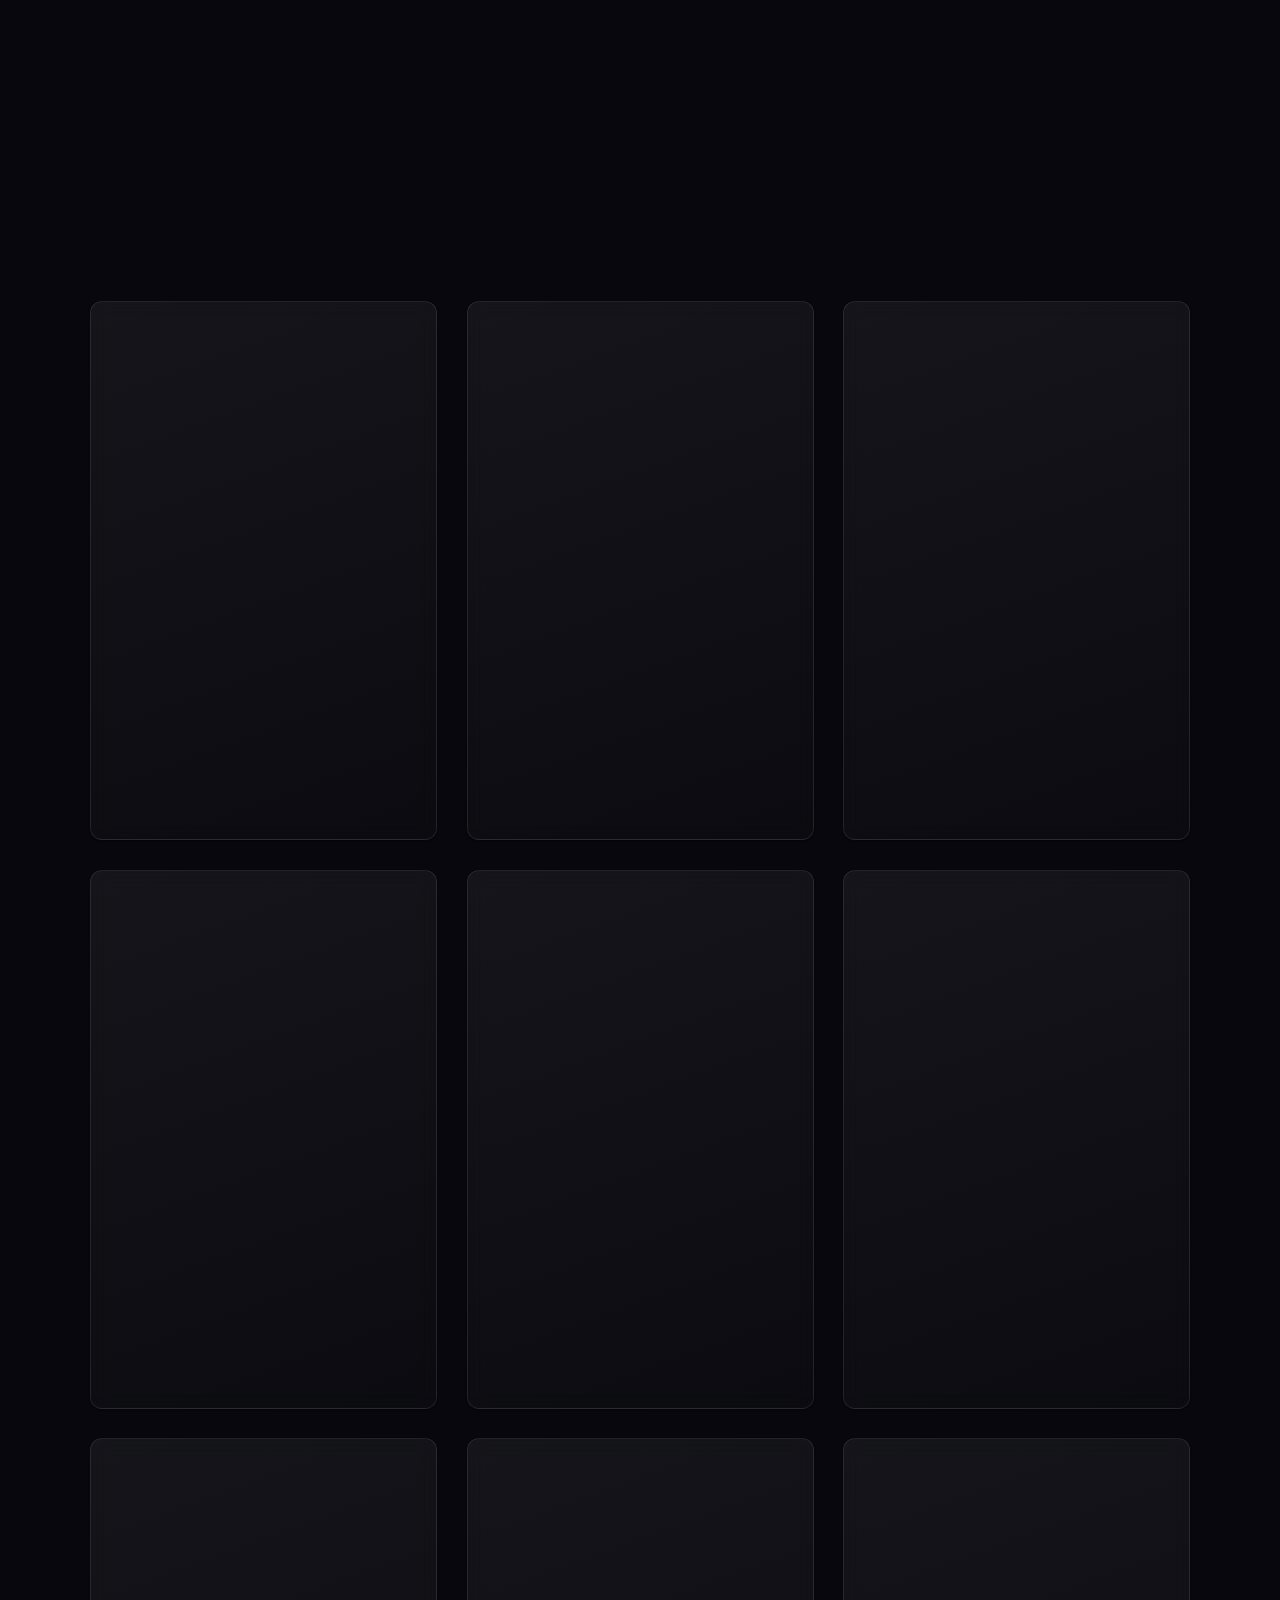
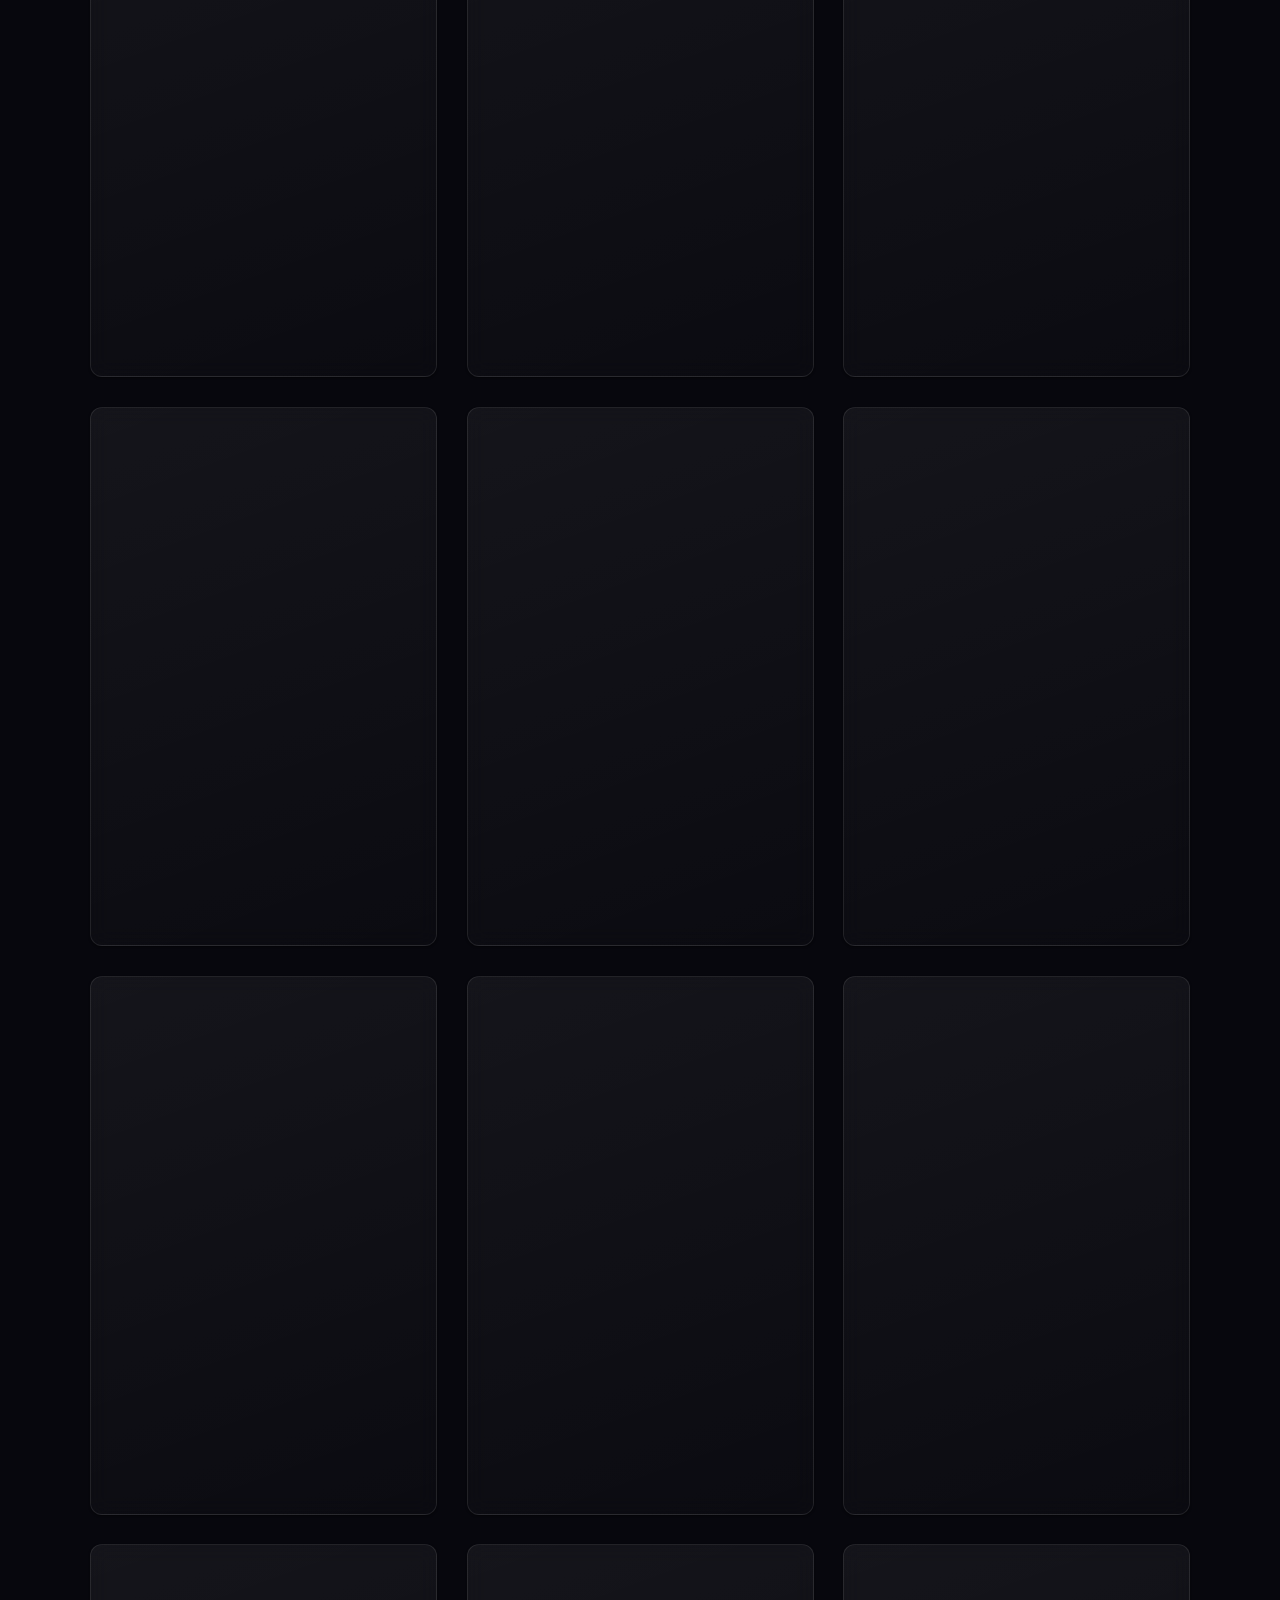
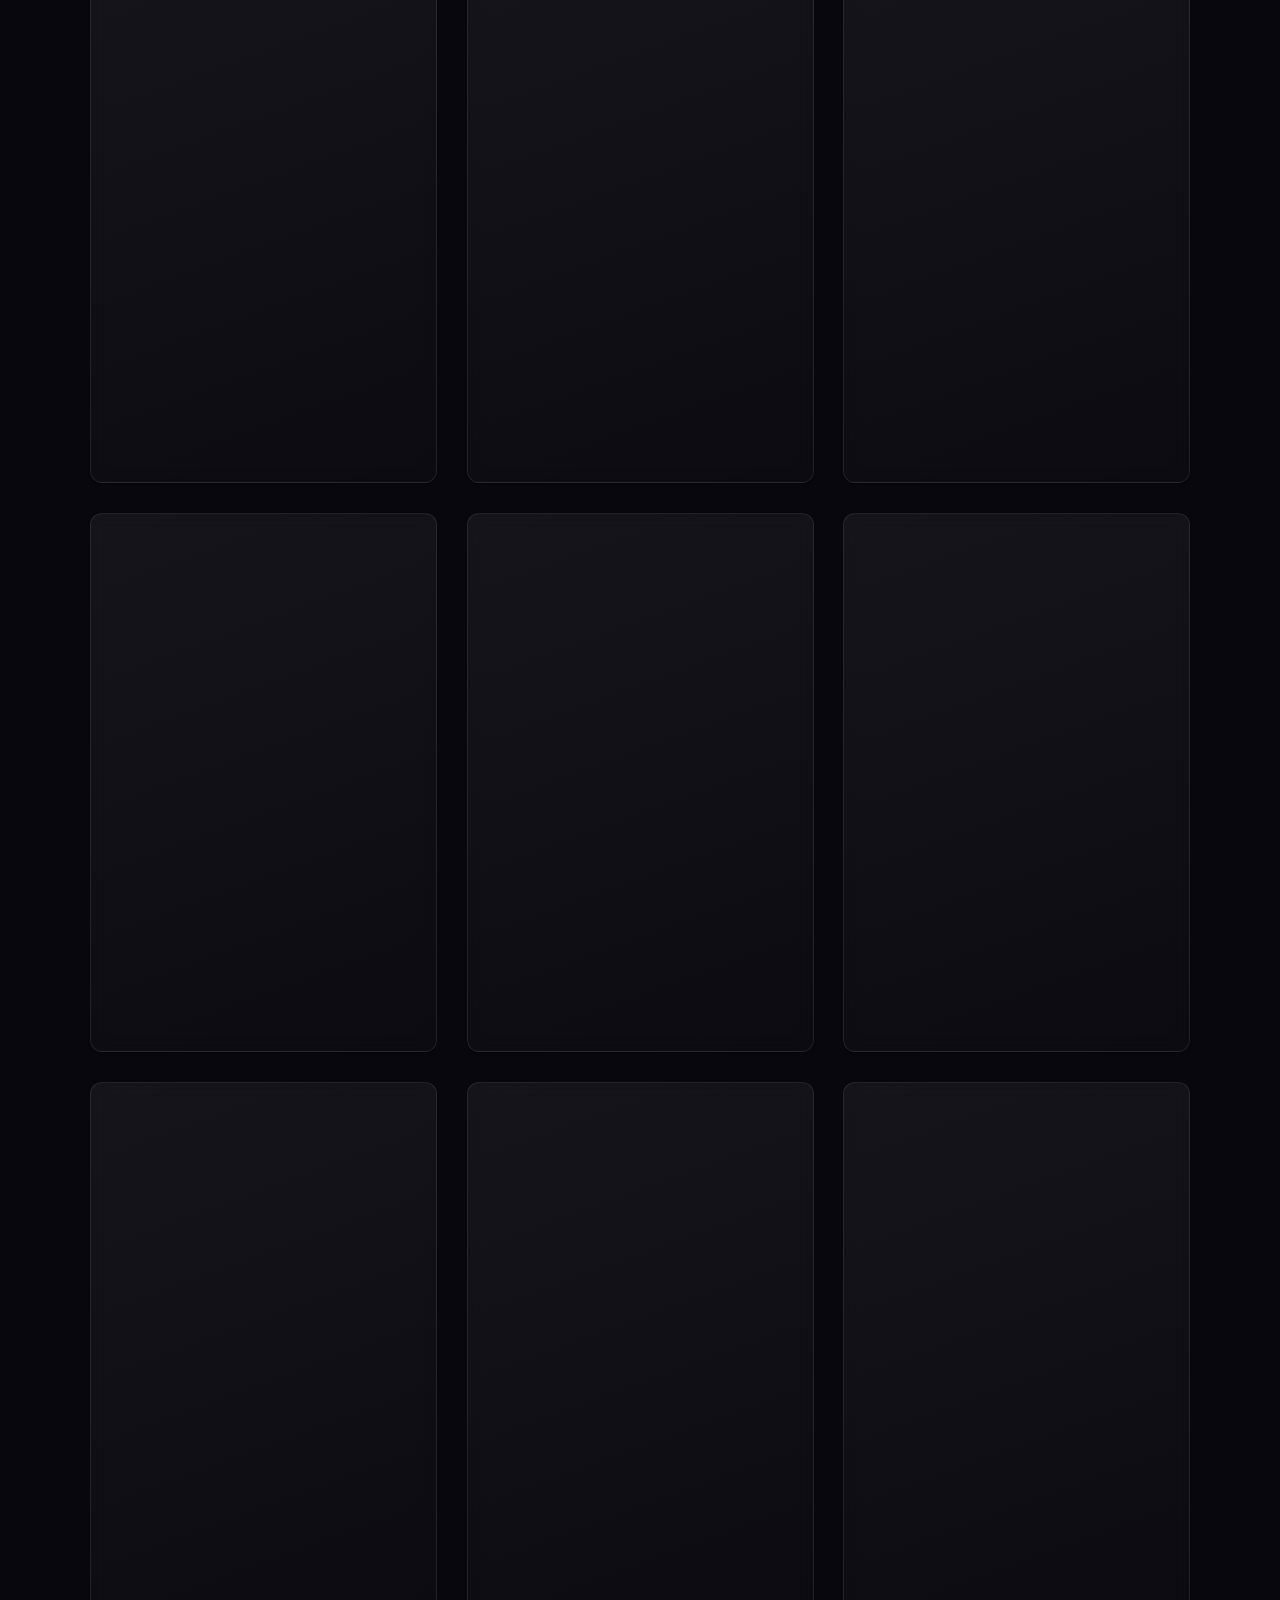
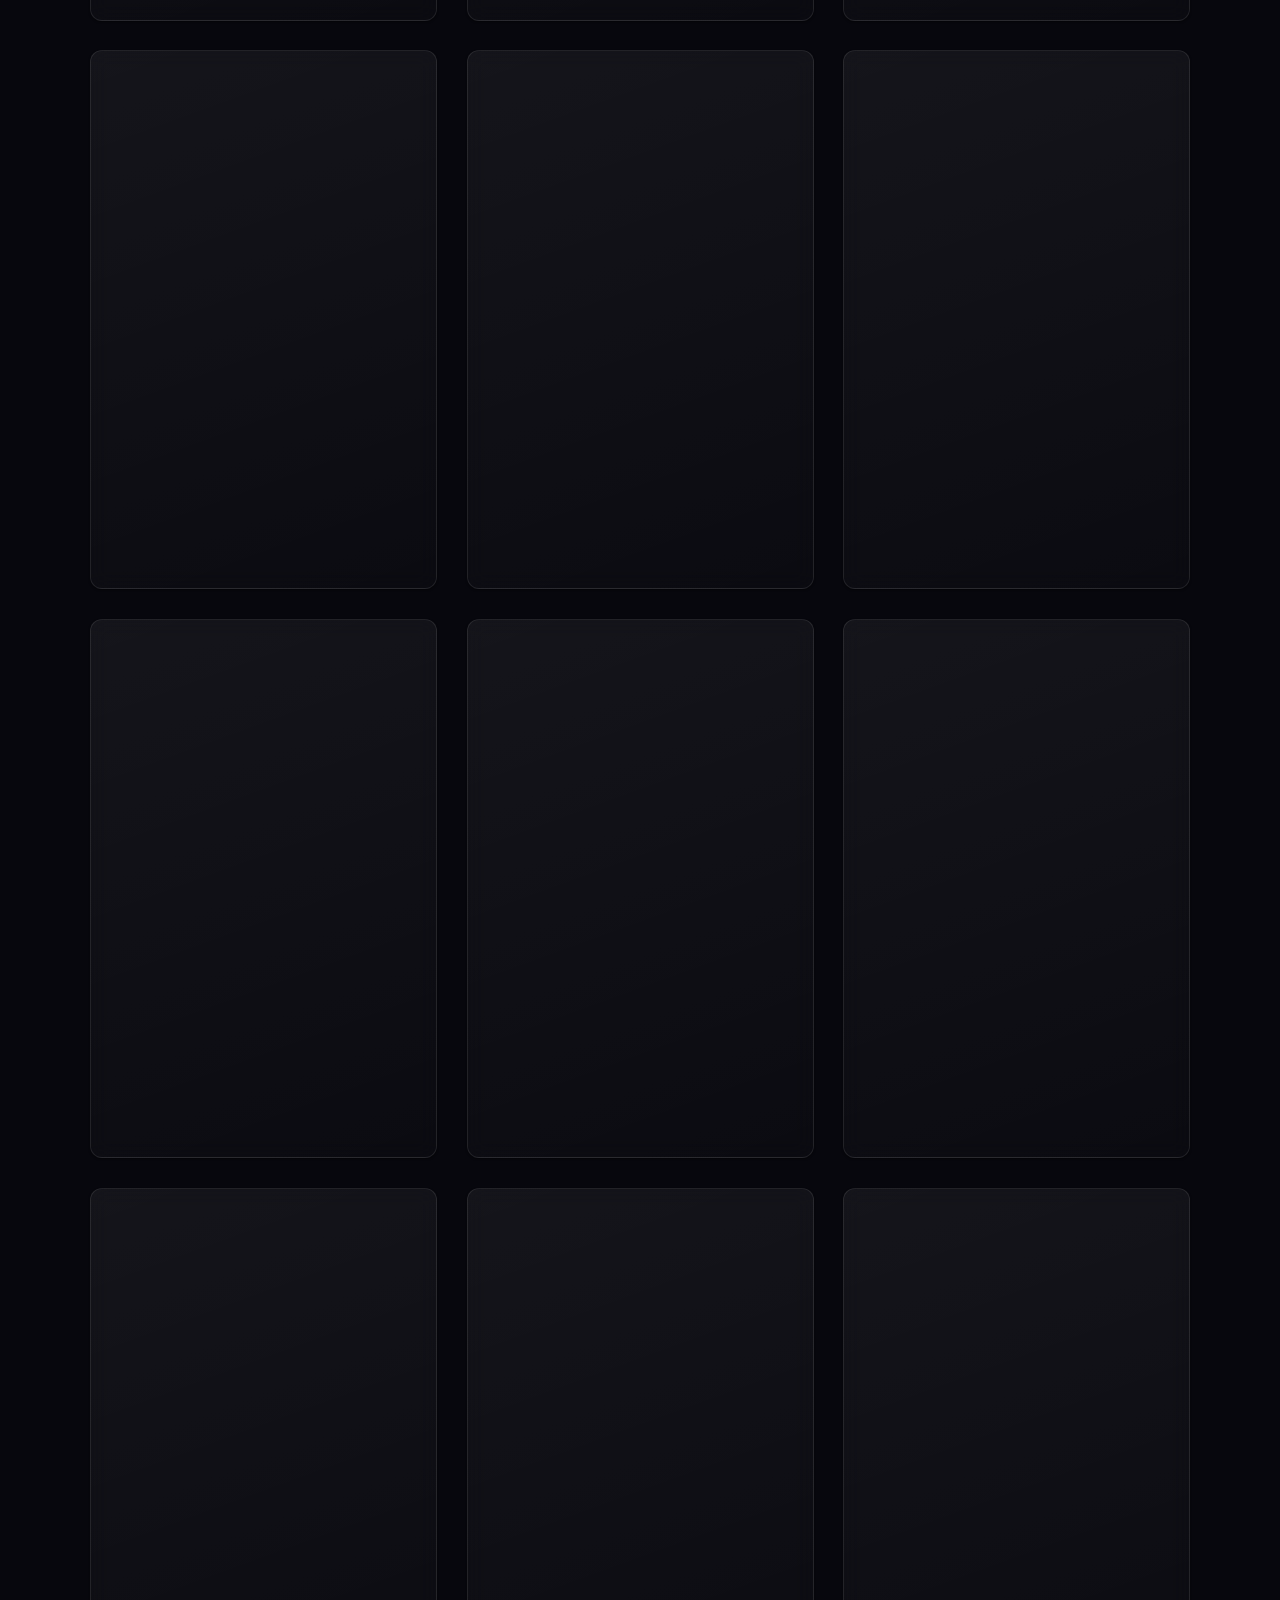
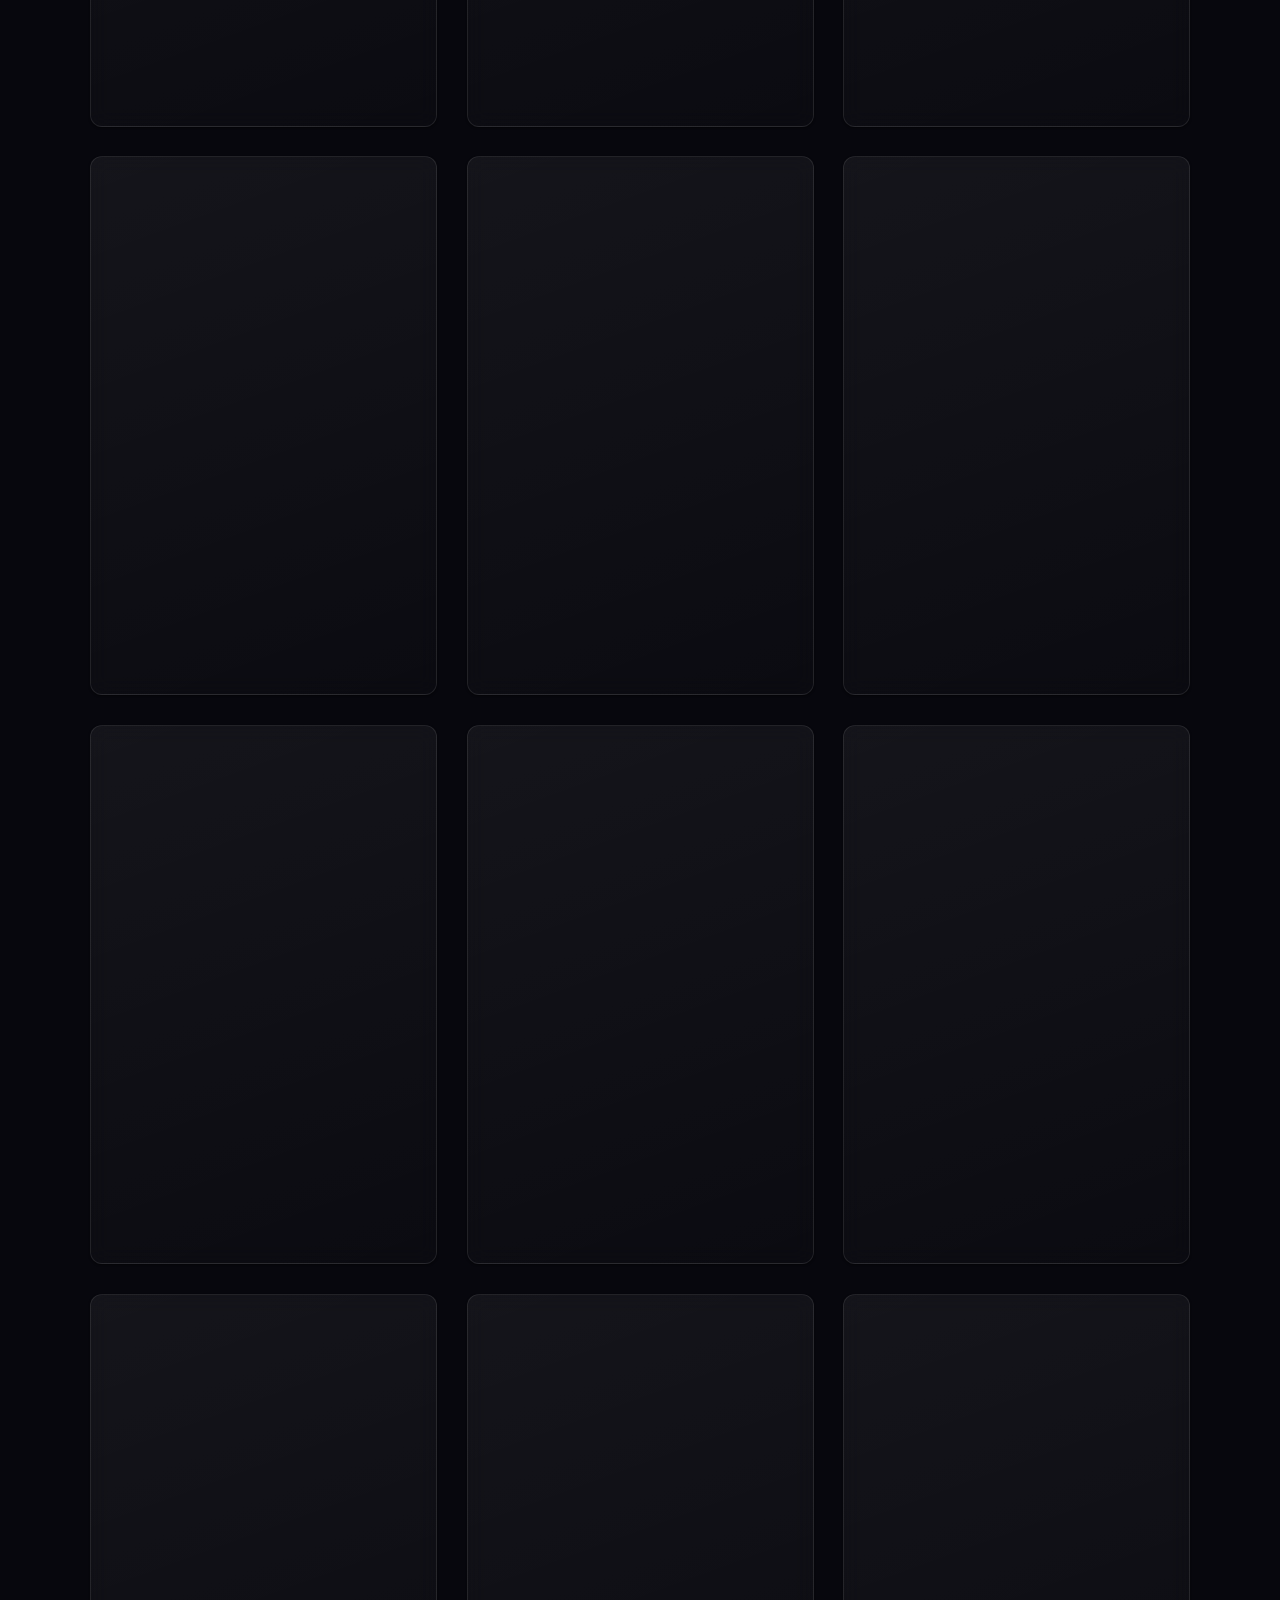
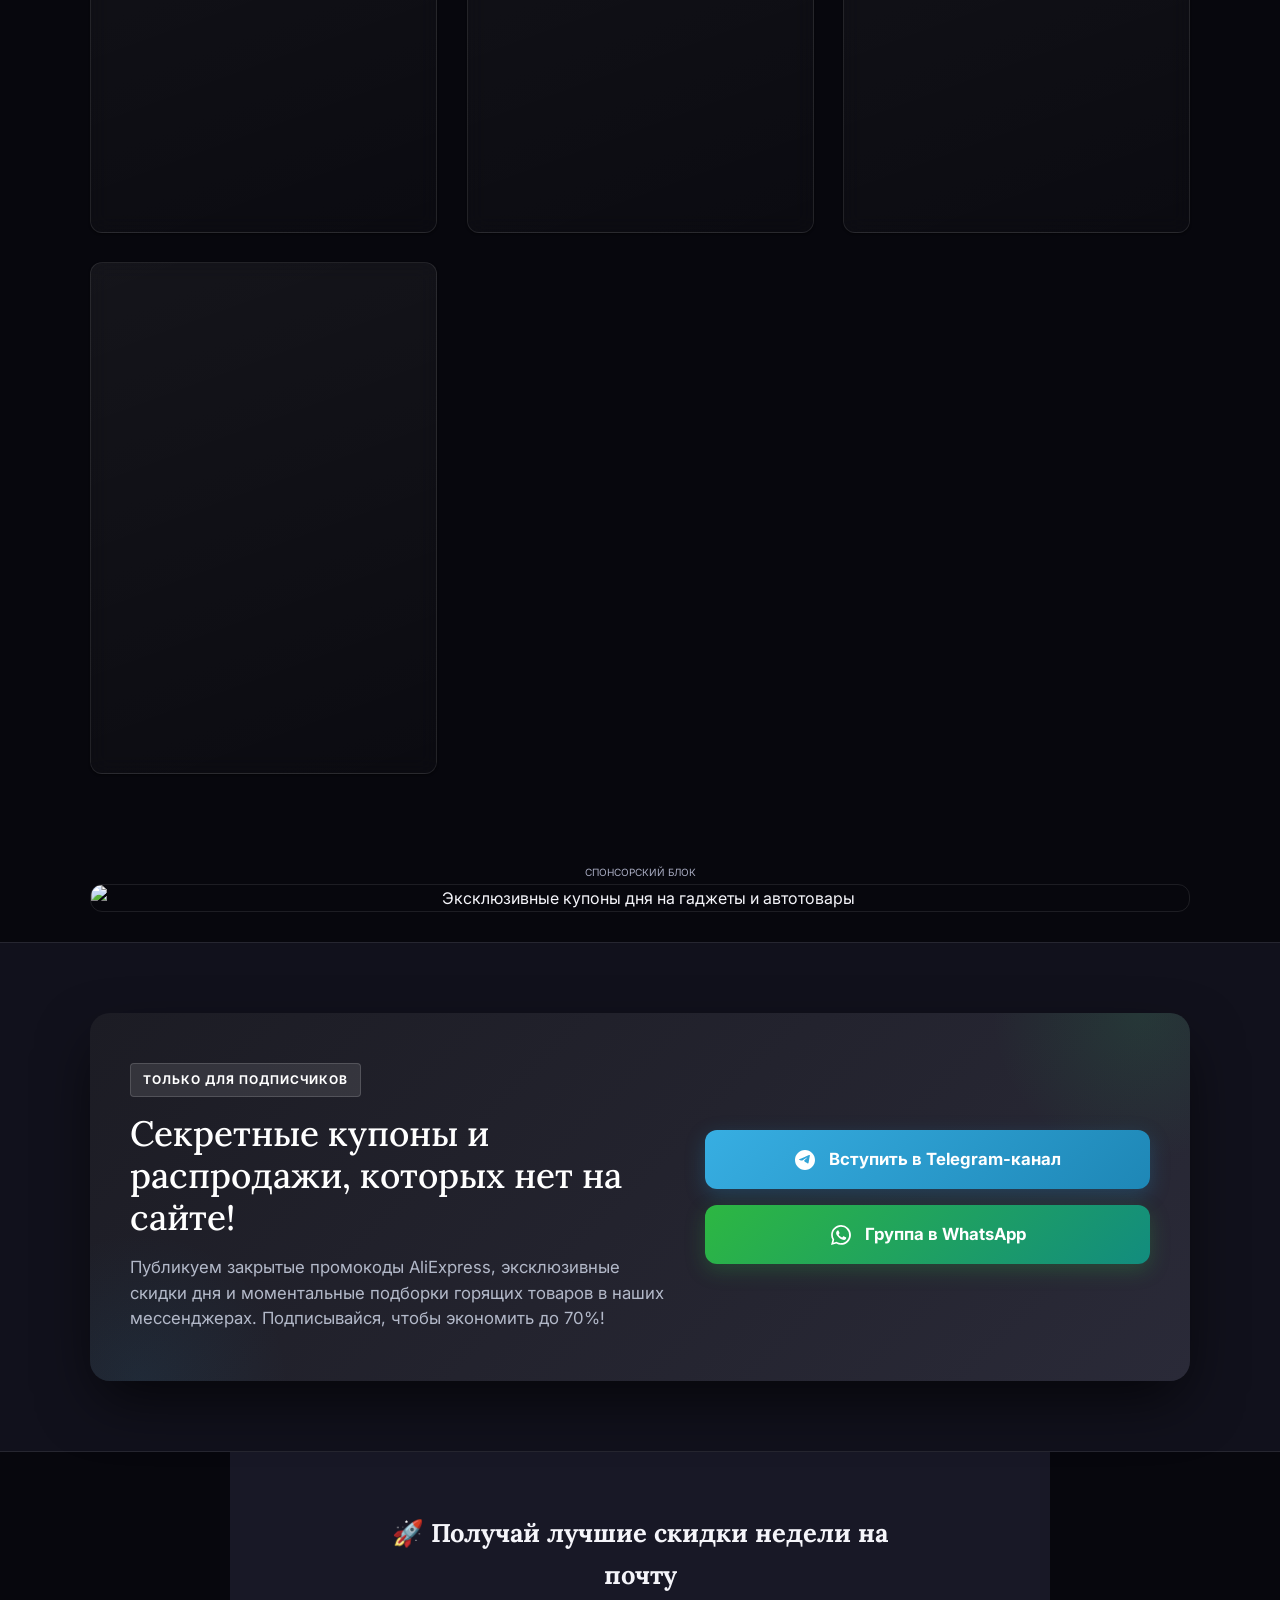
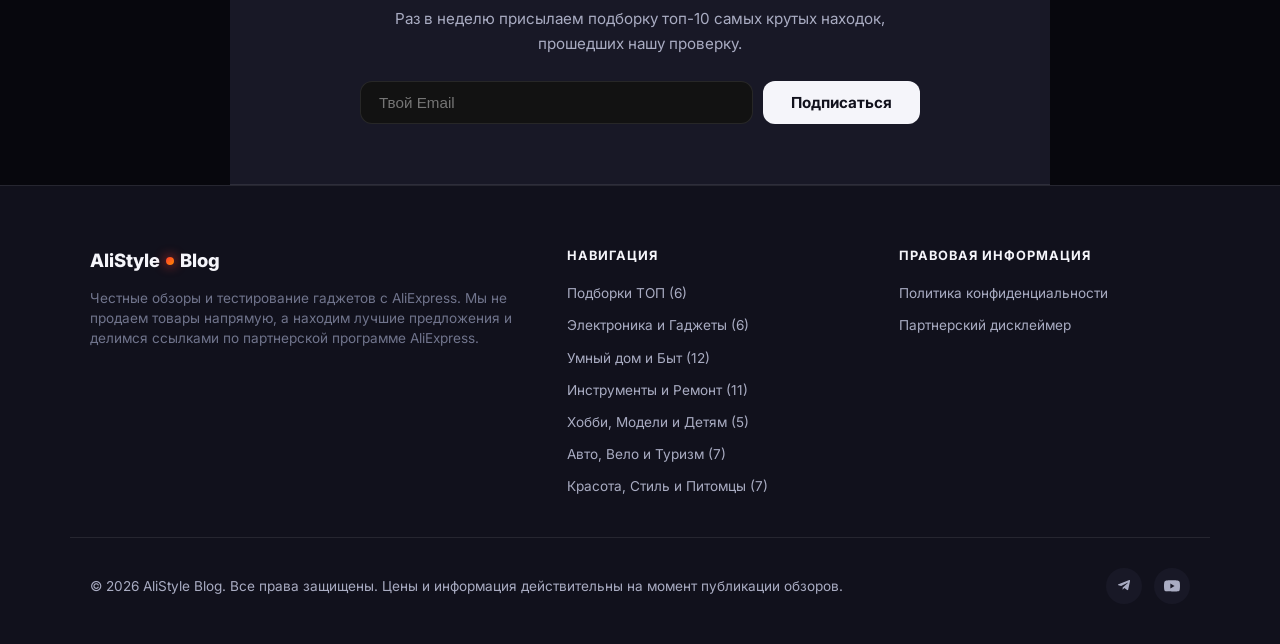
==== commit 0190b302: "feat(mobile): full responsive adaptation for phones and tablets" ====
--- a/alistyle-blog/index.html
+++ b/alistyle-blog/index.html
@@ -2,7 +2,7 @@
 <html lang="ru">
 <head>
     <meta charset="UTF-8">
-    <meta name="viewport" content="width=device-width, initial-scale=1.0">
+    <meta name="viewport" content="width=device-width, initial-scale=1.0, viewport-fit=cover">
     <title data-translate="pageTitle">AliStyle Blog — Честные обзоры товаров с AliExpress</title>
     <meta name="description" content="Реальные тесты, обзоры и подборки крутых гаджетов и товаров с AliExpress. Секретные промокоды, купоны и скидки для Израиля.">
     <meta name="theme-color" content="#07070d">
@@ -26,8 +26,8 @@
     <link rel="preconnect" href="https://fonts.gstatic.com" crossorigin>
     <link rel="preload" href="reviews.json" as="fetch" crossorigin>
     <link rel="stylesheet" href="https://fonts.googleapis.com/css2?family=Inter:wght@400;500;600;700;800&family=Lora:ital,wght@0,400;0,600;0,700;1,400&display=swap" media="print" onload="this.media='all'">
-    <link rel="stylesheet" href="style.css?v=2.5">
-    <link rel="stylesheet" href="neon.css?v=1.1">
+    <link rel="stylesheet" href="style.css?v=2.7">
+    <link rel="stylesheet" href="neon.css?v=1.2">
 </head>
 <body>
 
@@ -201,7 +201,7 @@
             return { outOf5: r.toFixed(1), outOf10: (r * 2).toFixed(1), numOutOf5: r };
         };
     </script>
-    <script src="main.js?v=2.6"></script>
-    <script src="features.js?v=2.5"></script>
+    <script src="main.js?v=2.7"></script>
+    <script src="features.js?v=2.7"></script>
 </body>
 </html>
--- a/alistyle-blog/style.css
+++ b/alistyle-blog/style.css
@@ -2233,3 +2233,492 @@
     margin: 0 !important;
 }
 
+/* ==========================================================================
+   MOBILE & FORM-FACTOR ADAPTATION (2026 RESPONSIVE SYSTEM)
+   ========================================================================== */
+
+:root {
+    --target-size: 24px;
+    --header-h: 70px;
+}
+
+@media (pointer: coarse) {
+    :root {
+        --target-size: 44px;
+    }
+}
+
+html,
+body {
+    overflow-x: clip;
+    max-inline-size: 100%;
+    overflow-wrap: break-word;
+}
+
+/* Dynamic sticky top offset synced with header height */
+.filter-bar,
+.progress-bar-container {
+    top: var(--header-h, 70px);
+}
+
+/* Desktop compact spacing for 8-category navbar */
+.nav-menu {
+    gap: 18px;
+    align-items: center;
+    flex-wrap: nowrap;
+}
+
+.nav-link {
+    white-space: nowrap;
+    font-size: 0.9rem;
+}
+
+/* Collapse inline 8-category menu into drawer on tablets & phones (<= 1120px) */
+@media (max-width: 1120px) {
+    .desktop-nav {
+        position: static;
+    }
+
+    .nav-menu {
+        display: none;
+        position: absolute;
+        top: 100%;
+        inset-inline: 0;
+        width: 100%;
+        max-block-size: calc(100dvh - var(--header-h, 70px));
+        overflow-y: auto;
+        background-color: var(--color-surface);
+        border-bottom: 1px solid var(--color-border);
+        padding: 16px max(16px, env(safe-area-inset-right, 0px)) max(20px, env(safe-area-inset-bottom, 0px)) max(16px, env(safe-area-inset-left, 0px));
+        grid-template-columns: repeat(2, minmax(0, 1fr));
+        gap: 10px;
+        box-shadow: var(--shadow-xl);
+        z-index: 105;
+    }
+
+    .nav-menu.active {
+        display: grid;
+    }
+
+    .nav-menu li {
+        width: 100%;
+    }
+
+    .nav-menu .nav-link {
+        display: flex;
+        align-items: center;
+        justify-content: flex-start;
+        width: 100%;
+        min-block-size: 44px;
+        padding: 10px 14px;
+        border-radius: 12px;
+        background: var(--color-surface-soft);
+        border: 1px solid var(--color-border);
+        font-weight: 600;
+        font-size: 0.9rem;
+        white-space: normal;
+        line-height: 1.25;
+    }
+
+    .nav-menu .nav-link::after {
+        display: none;
+    }
+
+    .nav-menu .nav-link.active,
+    .nav-menu .nav-link[aria-current="page"] {
+        background: var(--color-ali-gradient);
+        color: #FFFFFF !important;
+        border-color: transparent;
+        box-shadow: 0 4px 14px rgba(255, 59, 48, 0.3);
+    }
+
+    .menu-toggle {
+        display: inline-flex;
+        align-items: center;
+        justify-content: center;
+        width: 40px;
+        height: 40px;
+        padding: 9px;
+        border-radius: 10px;
+        border: 1px solid var(--color-border);
+        background: var(--color-surface-soft);
+        flex-shrink: 0;
+    }
+
+    .menu-toggle.open .menu-bar:nth-child(1) {
+        transform: translateY(7px) rotate(45deg);
+    }
+    .menu-toggle.open .menu-bar:nth-child(2) {
+        opacity: 0;
+    }
+    .menu-toggle.open .menu-bar:nth-child(3) {
+        transform: translateY(-7px) rotate(-45deg);
+    }
+}
+
+/* Mobile Layout (Phones <= 768px) */
+@media (max-width: 768px) {
+    .container {
+        padding-inline: max(14px, env(safe-area-inset-left, 0px)) max(14px, env(safe-area-inset-right, 0px));
+    }
+
+    /* 2-Row Clean Mobile Header: Row 1 = Logo + Action Icons + Menu; Row 2 = Full-width 16px Search */
+    .header {
+        padding-top: env(safe-area-inset-top, 0px);
+    }
+
+    .navbar {
+        height: auto;
+        min-block-size: 58px;
+        padding-block: 10px;
+        flex-wrap: wrap;
+        gap: 8px 10px;
+    }
+
+    .logo-link {
+        font-size: 1.2rem;
+        flex-shrink: 0;
+    }
+
+    .nav-actions {
+        display: contents !important;
+    }
+
+    .search-container {
+        order: 10;
+        flex: 1 1 100%;
+        width: 100%;
+        margin-top: 2px;
+    }
+
+    .search-input,
+    .search-input:focus {
+        width: 100% !important;
+        min-block-size: 42px;
+        font-size: 16px !important; /* Prevents iOS Safari auto-zoom on focus */
+        padding: 9px 16px 9px 38px;
+        border-radius: 12px;
+    }
+
+    html[dir="rtl"] .search-icon {
+        left: auto;
+        right: 12px;
+    }
+
+    html[dir="rtl"] .search-input,
+    html[dir="rtl"] .search-input:focus {
+        padding: 9px 38px 9px 16px;
+    }
+
+    #nx-fav-btn {
+        margin-inline-start: auto;
+    }
+
+    .nx-icon-btn,
+    .lang-btn,
+    .menu-toggle {
+        min-block-size: 40px;
+        min-inline-size: 40px;
+    }
+
+    .lang-btn {
+        padding: 6px 12px !important;
+        display: inline-flex;
+        align-items: center;
+        justify-content: center;
+    }
+
+    /* Compact Mobile Hero so products appear quicker */
+    .hero {
+        padding: 26px 0 22px;
+        text-align: center;
+    }
+
+    .hero-tag {
+        font-size: 0.72rem;
+        padding: 5px 12px;
+        margin-bottom: 12px;
+        letter-spacing: 1px;
+    }
+
+    .hero-title {
+        font-size: clamp(1.5rem, 1.15rem + 2.2vw, 2.1rem);
+        line-height: 1.2;
+        margin-bottom: 10px;
+        letter-spacing: -0.5px;
+    }
+
+    .hero-subtitle {
+        font-size: 0.95rem;
+        line-height: 1.45;
+        margin-bottom: 18px;
+    }
+
+    .hero-cta {
+        width: 100%;
+        max-width: 360px;
+        min-block-size: 46px;
+        display: inline-flex;
+        align-items: center;
+        justify-content: center;
+        padding: 12px 22px;
+        font-size: 0.95rem;
+    }
+
+    /* Sticky Horizontal Category Filter Bar */
+    .filter-bar {
+        scroll-snap-type: x proximity;
+        -webkit-overflow-scrolling: touch;
+    }
+
+    .filter-container {
+        padding: 10px 14px;
+        gap: 8px;
+    }
+
+    .filter-btn {
+        flex-shrink: 0;
+        scroll-snap-align: start;
+        min-block-size: 40px;
+        padding: 8px 14px;
+        font-size: 0.84rem;
+        display: inline-flex;
+        align-items: center;
+        gap: 4px;
+    }
+
+    /* Product Cards Feed */
+    .section-padding {
+        padding: 24px 0 40px;
+    }
+
+    .articles-grid {
+        gap: 16px;
+    }
+
+    .article-content {
+        padding: 16px;
+    }
+
+    .article-meta {
+        margin-bottom: 8px;
+    }
+
+    .article-title {
+        font-size: 1.12rem;
+        line-height: 1.35;
+        margin-bottom: 8px;
+    }
+
+    .card-prices {
+        margin-bottom: 10px;
+        gap: 6px;
+    }
+
+    .card-price-ali {
+        font-size: 1.22rem;
+    }
+
+    .article-excerpt {
+        font-size: 0.88rem;
+        -webkit-line-clamp: 2;
+        margin-bottom: 14px;
+    }
+
+    .article-footer {
+        padding-top: 12px;
+    }
+
+    .read-more-link,
+    .card-direct-buy {
+        min-block-size: 38px;
+        padding: 7px 12px !important;
+        display: inline-flex;
+        align-items: center;
+    }
+
+    /* Review Detail Page Mobile Adaptation */
+    .review-main {
+        padding: 10px 14px calc(88px + env(safe-area-inset-bottom, 0px));
+    }
+
+    .breadcrumbs {
+        padding: 10px 0 8px;
+        font-size: 0.78rem;
+        gap: 6px;
+        flex-wrap: nowrap;
+        overflow: hidden;
+        white-space: nowrap;
+    }
+
+    .breadcrumb-item {
+        flex-shrink: 0;
+    }
+
+    .breadcrumb-item.active {
+        flex: 1 1 auto;
+        min-inline-size: 0;
+        overflow: hidden;
+        text-overflow: ellipsis;
+        white-space: nowrap;
+    }
+
+    .review-header {
+        margin-bottom: 16px;
+    }
+
+    .review-meta {
+        flex-wrap: wrap;
+        gap: 8px 12px;
+        font-size: 0.8rem;
+        margin-bottom: 8px;
+    }
+
+    .review-h1 {
+        font-size: clamp(1.35rem, 1.1rem + 2vw, 1.75rem);
+        line-height: 1.25;
+        margin-bottom: 12px;
+    }
+
+    .fast-buy-box {
+        padding: 16px;
+        gap: 16px;
+        margin-bottom: 26px;
+        border-radius: 16px;
+    }
+
+    .fast-buy-image-container {
+        height: 240px;
+    }
+
+    .fast-buy-thumbnail {
+        width: 54px;
+        height: 54px;
+    }
+
+    .fast-buy-product-title {
+        font-size: 1.12rem;
+        margin-bottom: 12px;
+    }
+
+    .fast-buy-prices-wrap {
+        flex-direction: row;
+        align-items: center;
+        justify-content: space-between;
+        padding: 12px 14px;
+        gap: 10px;
+    }
+
+    .fast-buy-price-ali-val {
+        font-size: 1.55rem;
+    }
+
+    .price-local-block {
+        align-items: flex-end;
+    }
+
+    html[dir="rtl"] .price-local-block {
+        align-items: flex-start;
+    }
+
+    .coupon-box {
+        padding: 10px 12px;
+    }
+
+    .coupon-copy-btn {
+        min-block-size: 38px;
+        padding: 8px 14px;
+    }
+
+    .buy-button-ali {
+        width: 100%;
+        min-block-size: 50px;
+        font-size: 1rem;
+        padding: 14px 18px;
+    }
+
+    /* Longread Typography & Callouts on Mobile */
+    .review-content {
+        font-size: 1rem;
+        line-height: 1.68;
+    }
+
+    .review-content p {
+        margin-bottom: 18px;
+    }
+
+    .review-toc {
+        padding: 14px 16px;
+        margin: 20px 0 24px;
+    }
+
+    .review-toc-list {
+        grid-template-columns: 1fr;
+        gap: 8px;
+    }
+
+    .review-callout {
+        padding: 16px 18px !important;
+        margin: 22px 0 !important;
+    }
+
+    summary.review-faq-summary {
+        padding: 14px 16px;
+        font-size: 0.95rem;
+    }
+
+    .review-faq-answer {
+        padding: 10px 16px 14px;
+        font-size: 0.92rem;
+    }
+
+    /* Collection Showcase on Mobile */
+    .collection-products-section {
+        margin: 28px 0;
+        padding: 18px 14px;
+        border-radius: 16px;
+    }
+
+    .col-section-title {
+        font-size: 1.2rem;
+        margin-bottom: 16px;
+    }
+
+    .col-products-grid {
+        grid-template-columns: repeat(auto-fill, minmax(min(100%, 240px), 1fr));
+        gap: 14px;
+    }
+
+    .col-product-img-wrap {
+        aspect-ratio: 16 / 10;
+    }
+
+    .col-product-buy-btn {
+        min-block-size: 44px;
+    }
+
+    /* Sticky Bottom Bar with Safe Area Inset */
+    .mobile-sticky-cta {
+        padding: 10px max(14px, env(safe-area-inset-right, 0px)) max(10px, env(safe-area-inset-bottom, 0px)) max(14px, env(safe-area-inset-left, 0px));
+    }
+
+    .sticky-buy-btn {
+        min-block-size: 42px;
+        padding: 10px 16px;
+    }
+}
+
+@media (max-width: 380px) {
+    .nav-menu {
+        grid-template-columns: 1fr;
+    }
+    .fast-buy-prices-wrap {
+        flex-direction: column;
+        align-items: flex-start;
+    }
+    .price-local-block {
+        align-items: flex-start;
+    }
+}
+
+
--- a/alistyle-blog/neon.css
+++ b/alistyle-blog/neon.css
@@ -336,18 +336,190 @@
 .fast-buy-image:hover { transform: scale(1.02); }
 
 
+.nx-table-scroll {
+    overflow-x: auto;
+    max-inline-size: 100%;
+    -webkit-overflow-scrolling: touch;
+}
+
+@media (max-width: 1120px) {
+    html[data-theme="dark"] .nav-menu {
+        background: rgba(14, 14, 24, 0.96);
+        backdrop-filter: blur(20px);
+        -webkit-backdrop-filter: blur(20px);
+    }
+    html[data-theme="dark"] .nav-menu .nav-link {
+        background: rgba(255, 255, 255, 0.05);
+        border-color: var(--color-border);
+    }
+    html[data-theme="dark"] .menu-toggle {
+        background: rgba(255, 255, 255, 0.06);
+        border-color: var(--color-border);
+    }
+}
+
 @media (max-width: 768px) {
-    .nx-toolbar { padding: 12px; gap: 10px; }
-    .nx-range { width: 110px; }
-    .nx-tb-count { width: 100%; margin: 0; }
-    .nx-table th { width: 80px; }
-    .nx-table img { width: 80px; height: 80px; }
-    .nx-modal-card { padding: 16px; }
-    .nx-cmp-bar { width: calc(100% - 24px); justify-content: space-between; }
-    .nx-form .row { grid-template-columns: 1fr; }
+    /* Mobile full-width search suggestions dropdown */
+    .nx-suggest {
+        width: 100%;
+        max-width: 100%;
+        inset-inline: 0;
+    }
+
+    /* AI Consultant mobile adaptation */
+    .nx-ai-box {
+        padding: 14px !important;
+        margin-bottom: 16px !important;
+    }
+    .nx-ai-submit {
+        width: 100%;
+    }
+    .nx-ai-chips {
+        flex-wrap: nowrap !important;
+        overflow-x: auto;
+        scrollbar-width: none;
+        -webkit-overflow-scrolling: touch;
+        padding-bottom: 4px;
+    }
+    .nx-ai-chips::-webkit-scrollbar {
+        display: none;
+    }
+
+    /* Hot deals horizontal strip on mobile */
+    .nx-hot {
+        margin-bottom: 20px;
+    }
+    .nx-hot-title {
+        font-size: 1.05rem;
+        margin-bottom: 10px;
+    }
+    .nx-hot-item {
+        flex: 0 0 225px;
+        padding: 9px 10px;
+    }
+    .nx-hot-item img {
+        width: 56px;
+        height: 56px;
+    }
+
+    /* Toolbar mobile 2-row layout */
+    .nx-toolbar {
+        padding: 12px 14px;
+        gap: 10px;
+        margin-bottom: 18px;
+    }
+    .nx-tb-group {
+        width: 100%;
+        justify-content: space-between;
+    }
+    .nx-select {
+        flex: 1;
+        max-width: 65%;
+        min-block-size: 40px;
+        font-size: 15px;
+    }
+    .nx-range {
+        flex: 1;
+        width: auto;
+        min-height: 32px;
+    }
+    .nx-chip {
+        min-block-size: 40px;
+        padding: 8px 14px;
+        display: inline-flex;
+        align-items: center;
+    }
+    .nx-tb-count {
+        margin-inline-start: auto;
+        width: auto;
+        font-size: 12px;
+    }
+
+    /* Compare modal & bar on mobile */
+    .nx-table th {
+        width: 78px;
+        font-size: 11px;
+    }
+    .nx-table img {
+        width: 76px;
+        height: 76px;
+    }
+    .nx-modal {
+        padding: 12px;
+    }
+    .nx-modal-card {
+        padding: 16px 14px;
+        max-height: 86dvh;
+    }
+    .nx-cmp-bar {
+        width: calc(100% - 24px);
+        bottom: max(14px, env(safe-area-inset-bottom, 0px));
+        justify-content: space-between;
+        padding: 10px 14px;
+        gap: 8px;
+        font-size: 13px;
+    }
+
+    /* Floating messenger buttons (.nx-fab) — compact & lifted above sticky bars */
+    .nx-fab {
+        inset-inline-end: 12px;
+        bottom: max(16px, env(safe-area-inset-bottom, 0px));
+        gap: 10px;
+        transition: bottom 0.3s ease;
+    }
+    body.sticky-cta-visible .nx-fab,
+    body.cmp-bar-visible .nx-fab {
+        bottom: calc(82px + env(safe-area-inset-bottom, 0px));
+    }
+    .nx-fab a {
+        width: 44px;
+        height: 44px;
+    }
+    .nx-fab a svg {
+        width: 22px;
+        height: 22px;
+    }
+
+    /* Review vote & feedback form on mobile */
+    .nx-vote,
+    .nx-feedback {
+        margin: 24px 0;
+        padding: 16px;
+        border-radius: 16px;
+    }
+    .nx-vote-btn {
+        min-block-size: 46px;
+        padding: 12px;
+        font-size: 14px;
+    }
+    .nx-form .row {
+        grid-template-columns: 1fr;
+    }
+    .nx-form input,
+    .nx-form textarea,
+    .nx-form select {
+        font-size: 16px; /* Prevents iOS Safari zoom on focus */
+    }
+
+    /* Image Lightbox on mobile */
+    .nx-lightbox-img {
+        max-width: 94dvw;
+        max-height: 78dvh;
+    }
+    .nx-lightbox-prev {
+        inset-inline-start: 10px;
+        width: 42px;
+        height: 42px;
+    }
+    .nx-lightbox-next {
+        inset-inline-end: 10px;
+        width: 42px;
+        height: 42px;
+    }
 }
 
 @media (prefers-reduced-motion: reduce) {
     *, *::before, *::after { animation: none !important; transition-duration: .01ms !important; }
     .nx-reveal { opacity: 1; transform: none; }
 }
+
